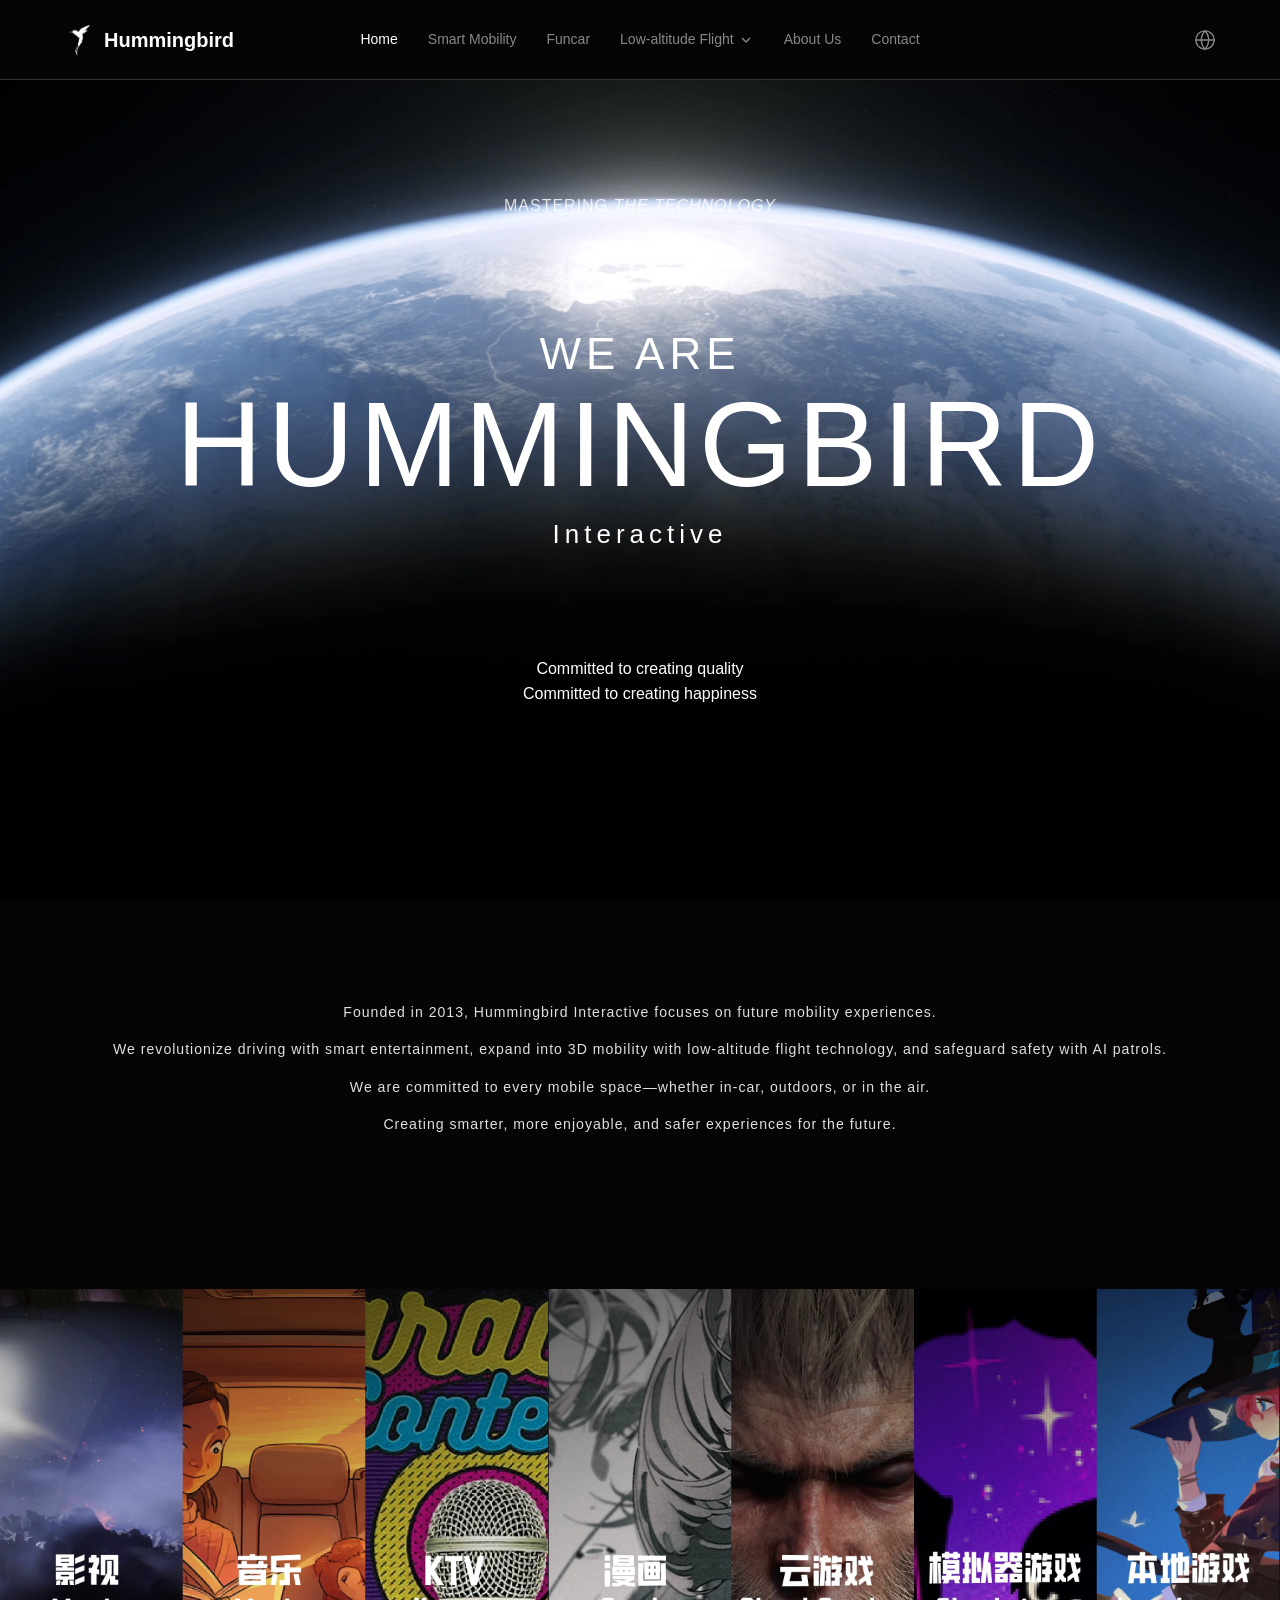
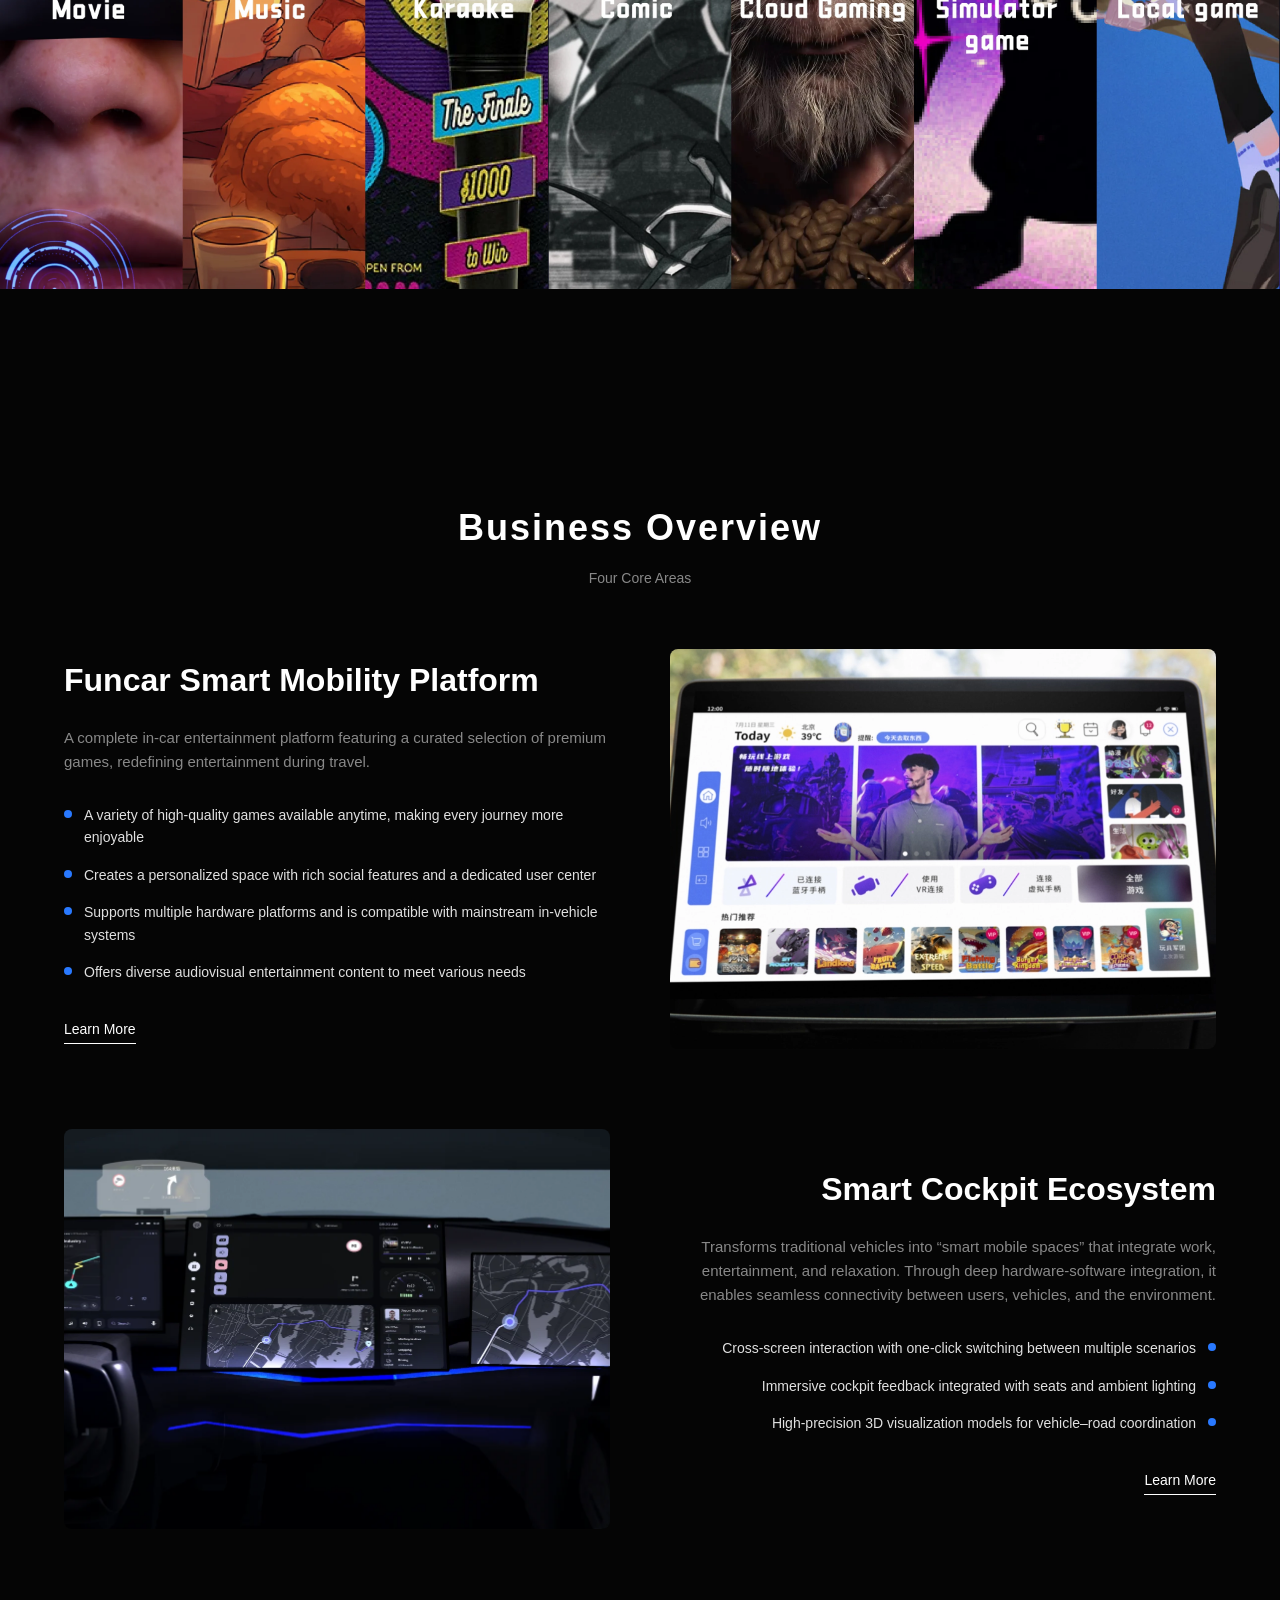
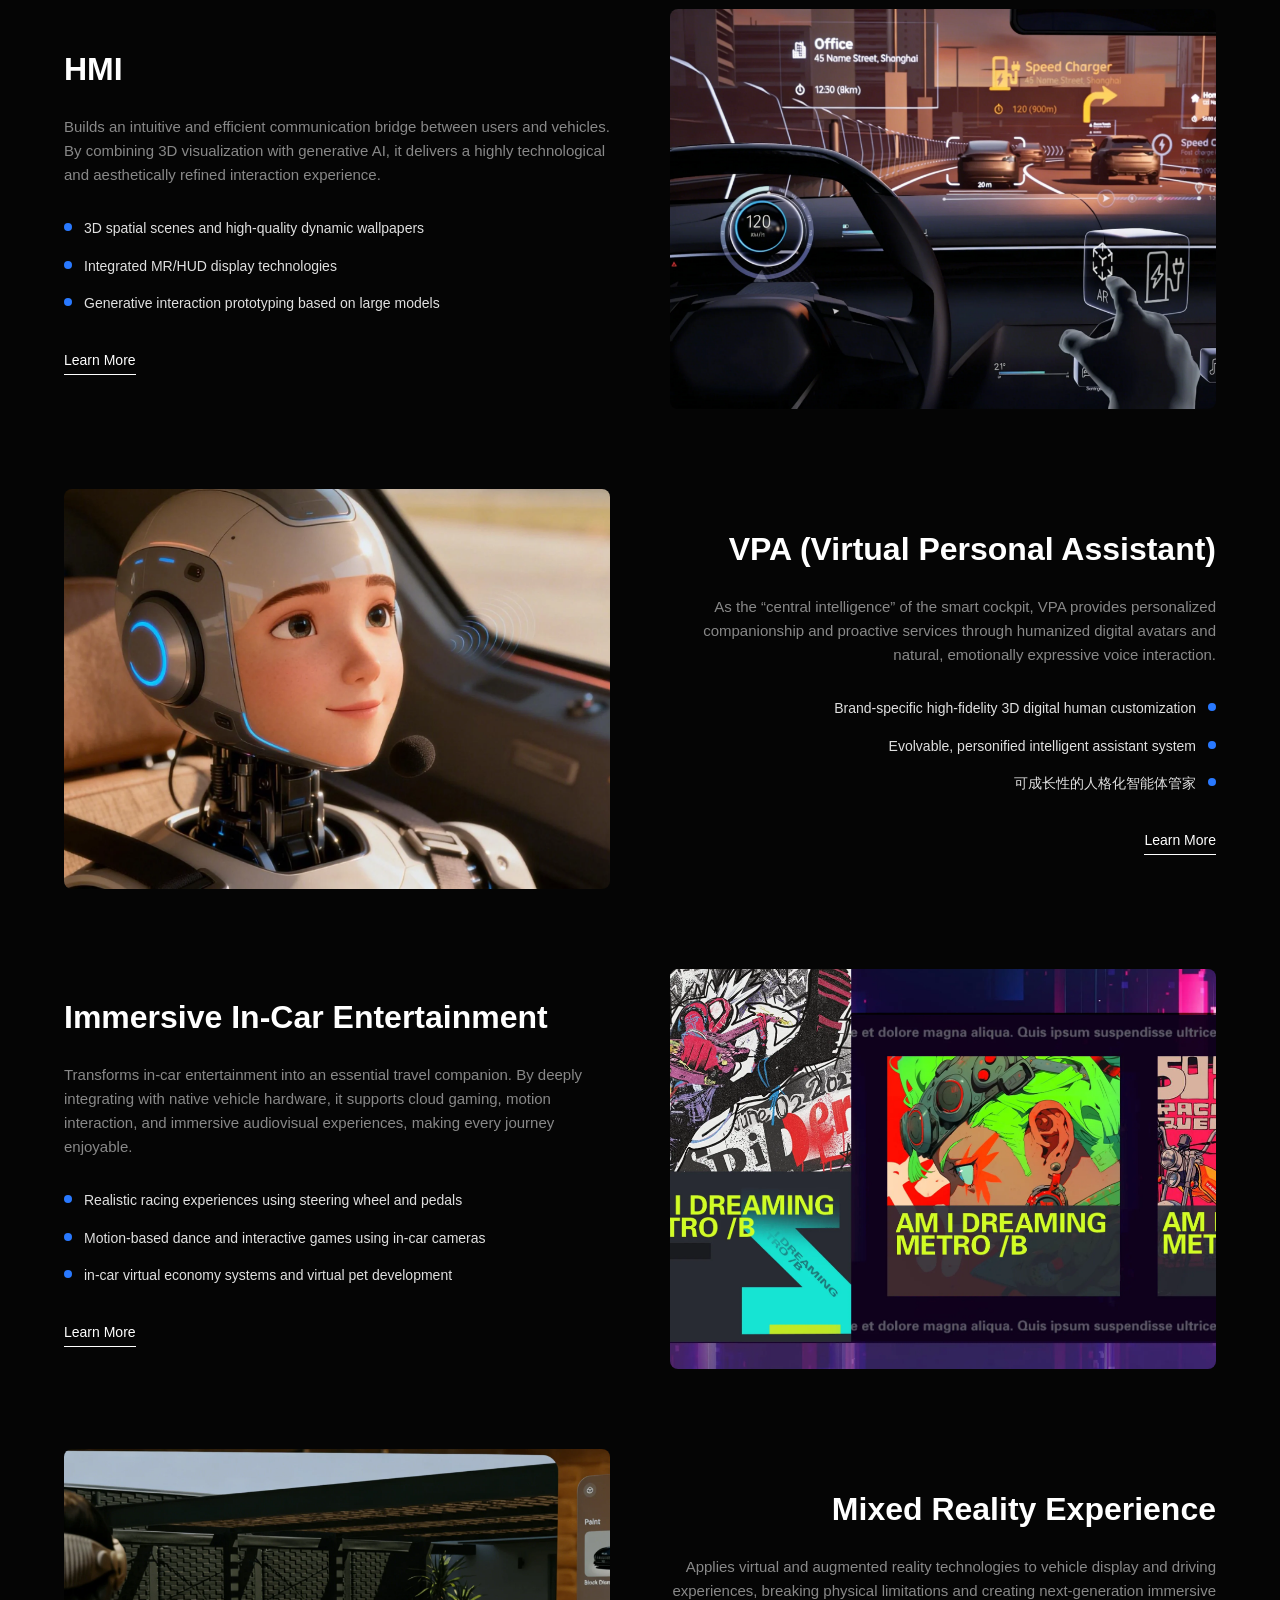
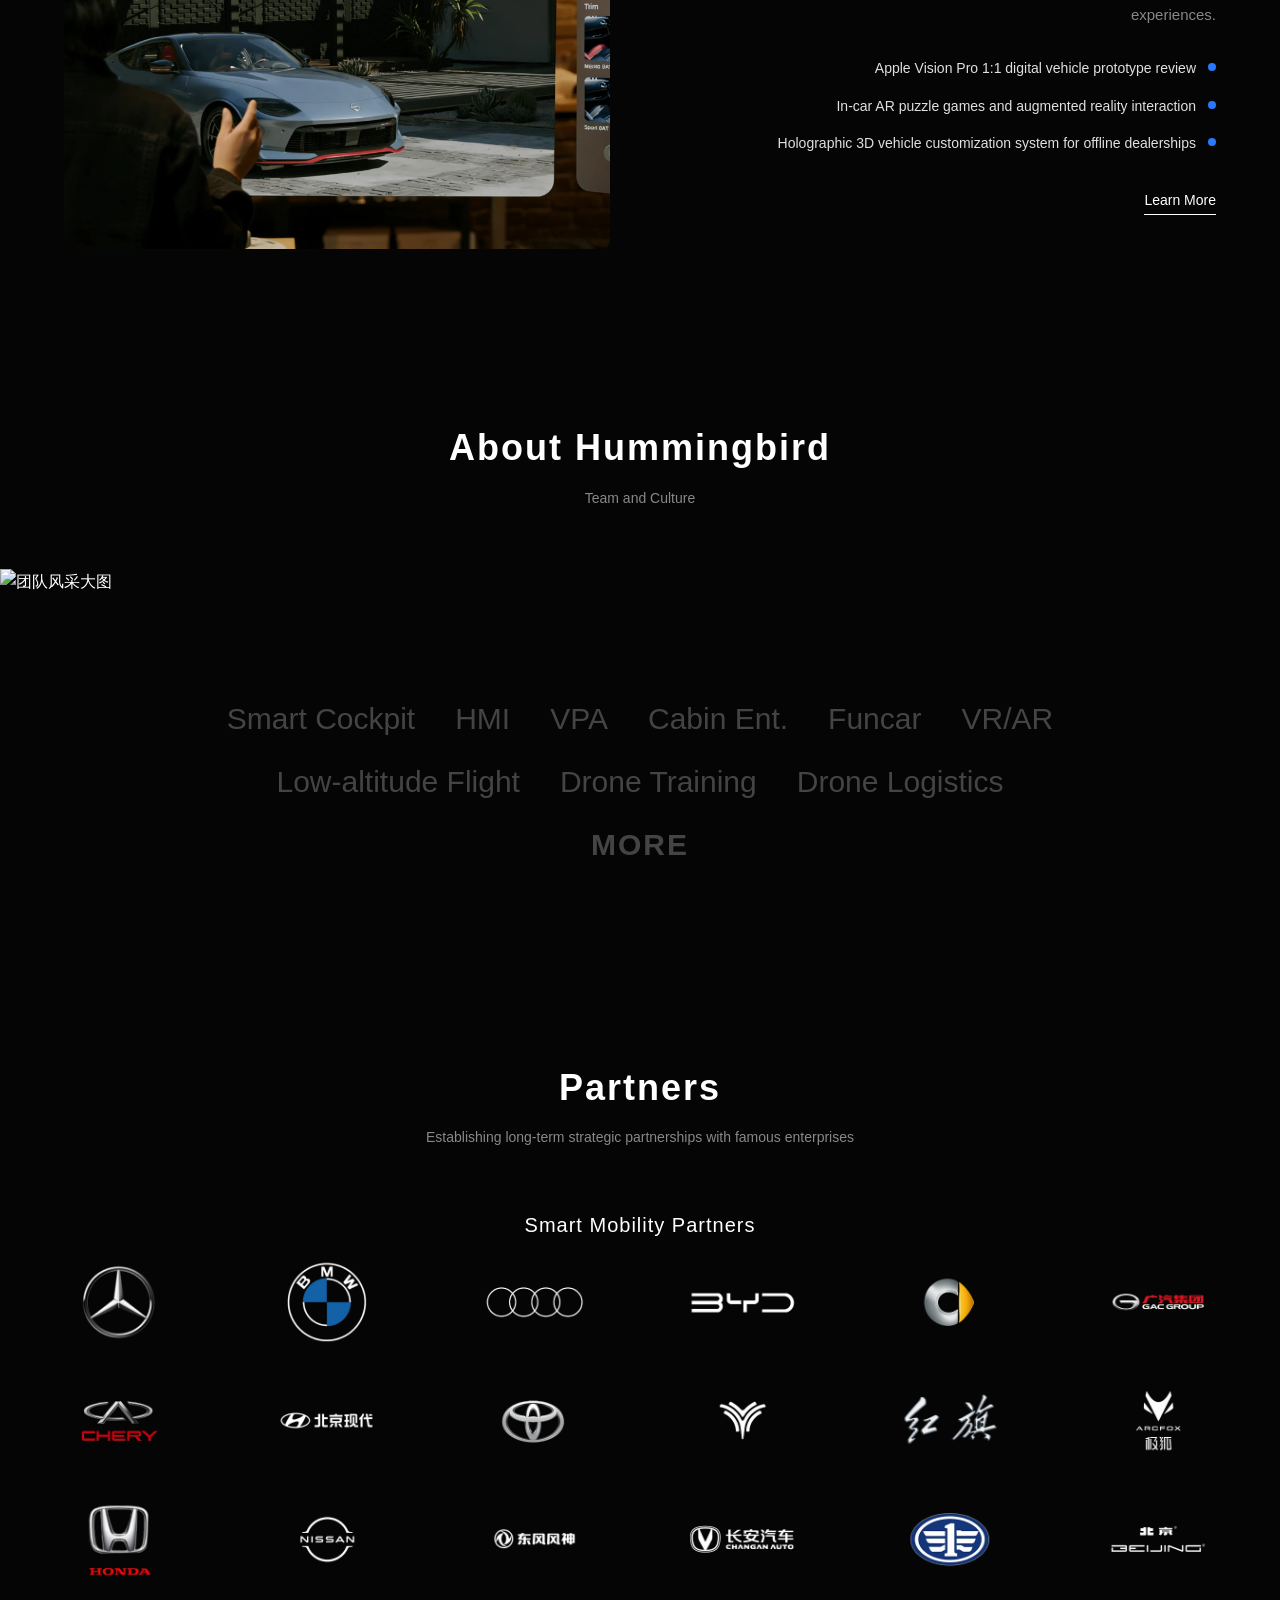
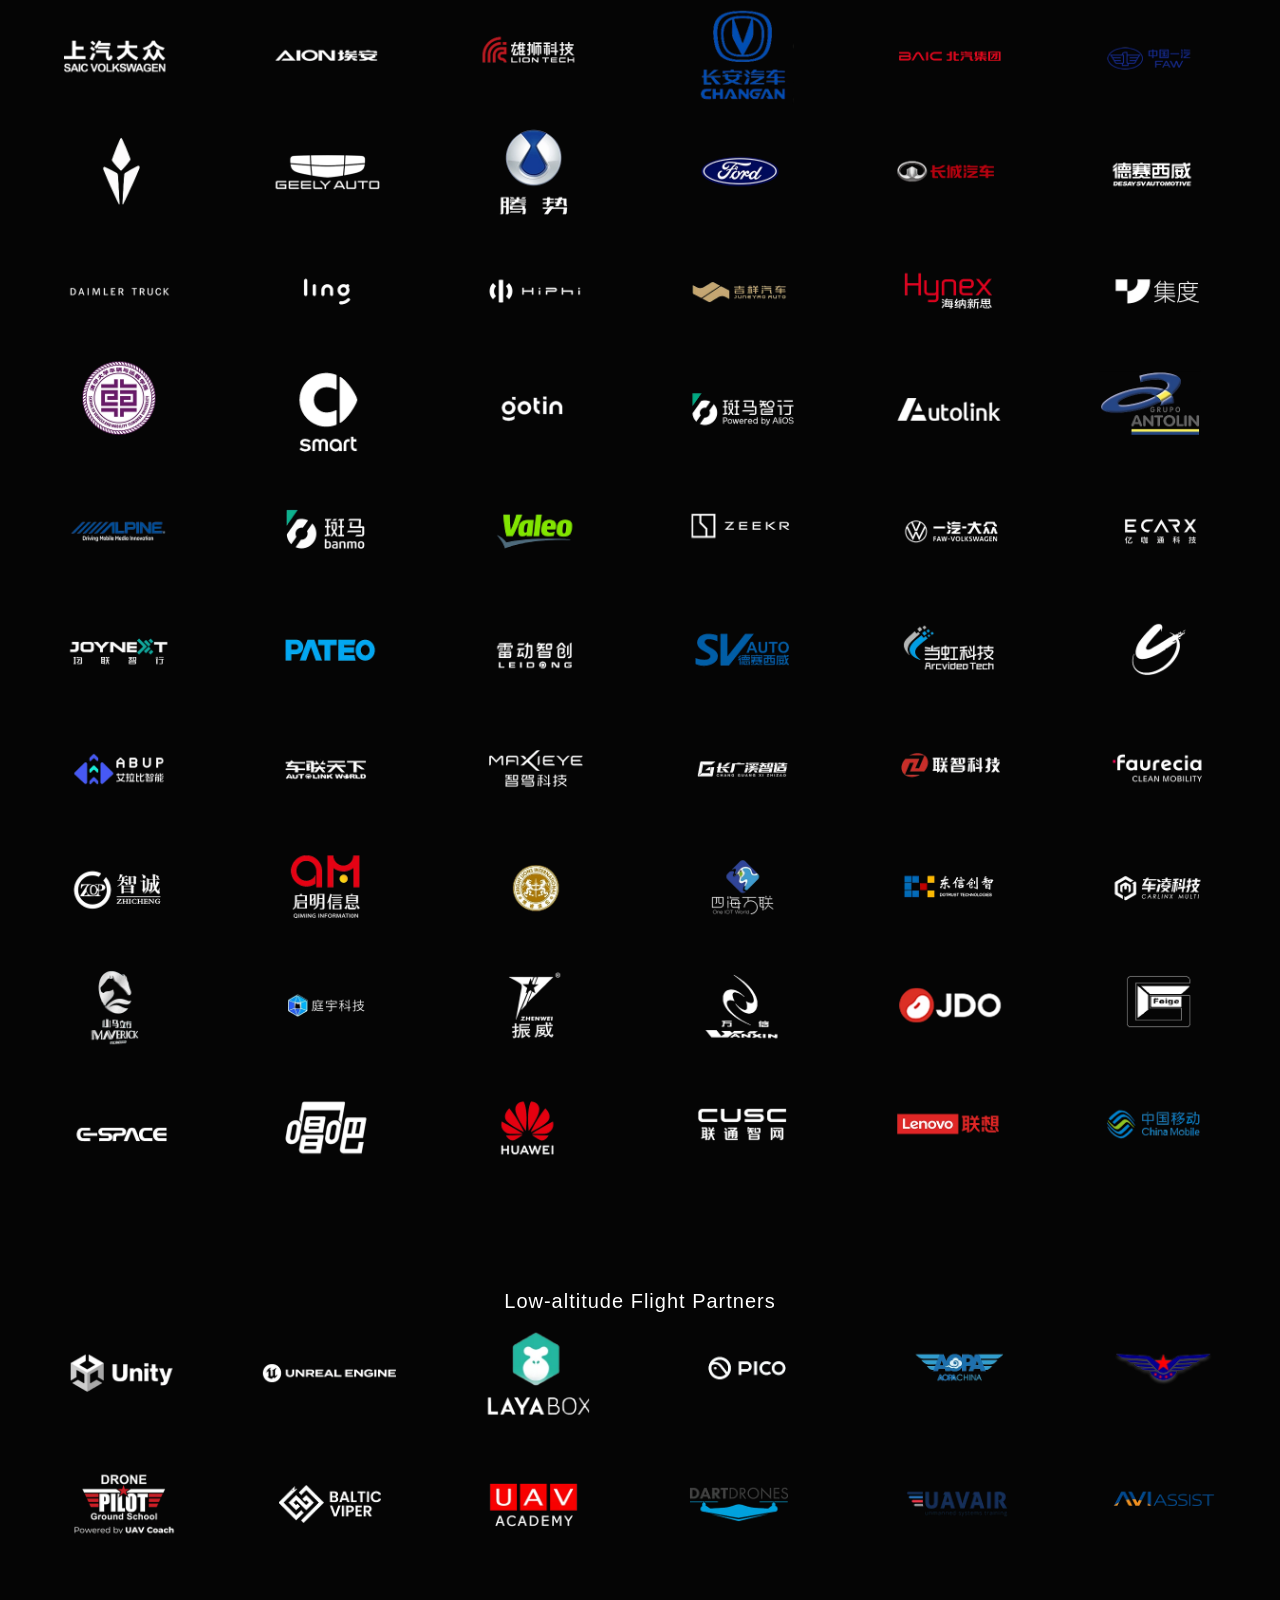
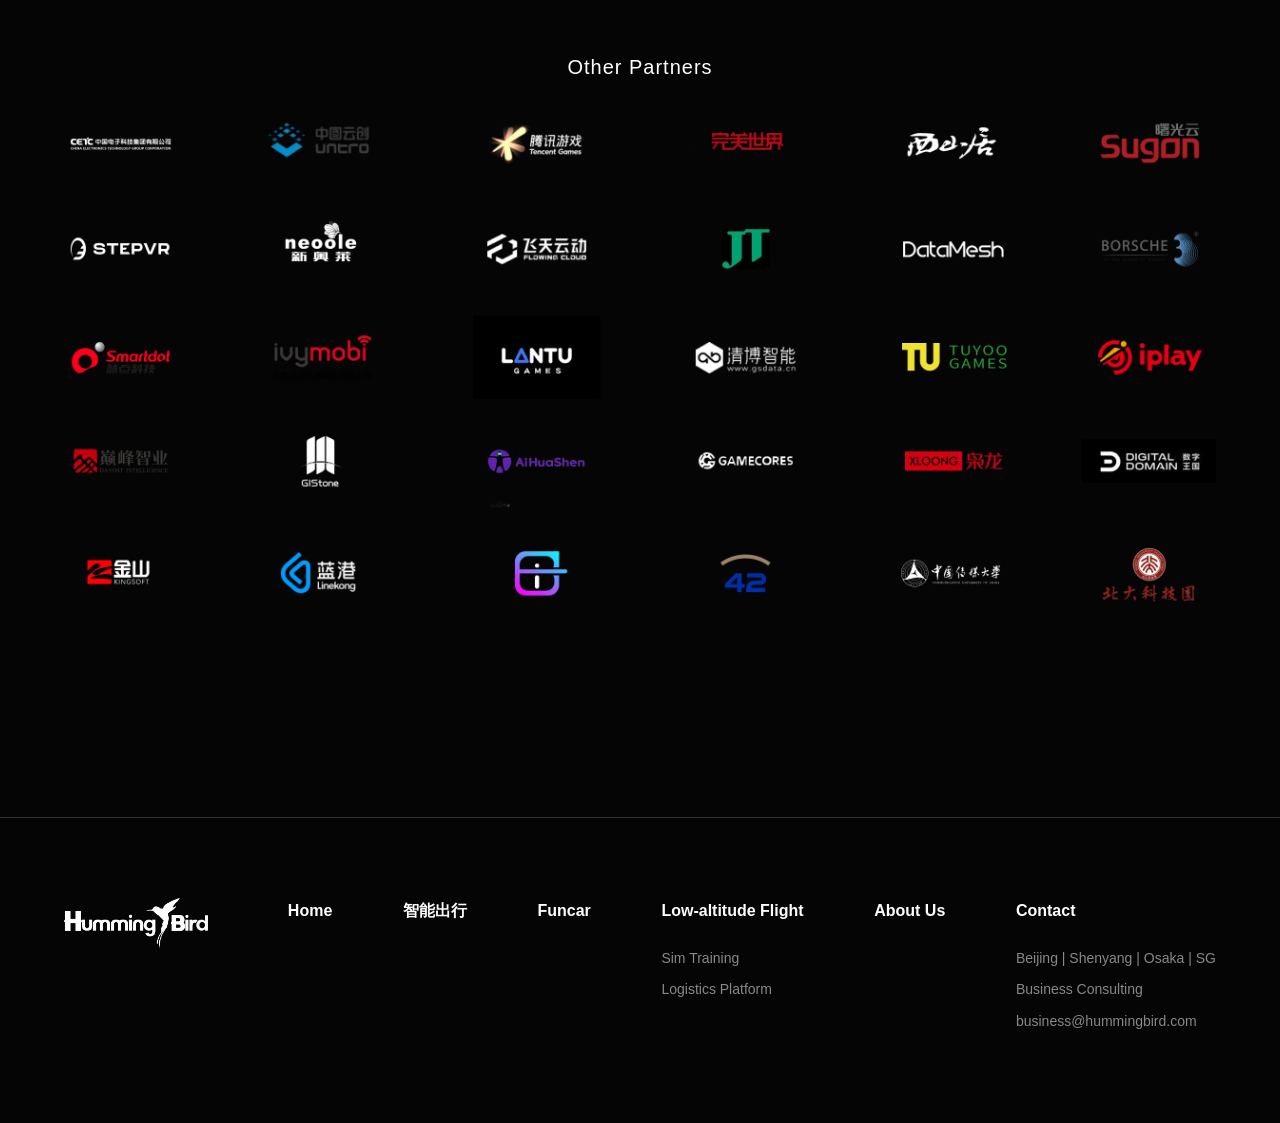
==== index.html @ ac184095 "更新" ====
<!DOCTYPE html>
<html lang="zh">
<head>
    <meta charset="UTF-8">
    <meta name="viewport" content="width=device-width, initial-scale=1.0">
    <title>蜂鸟互动 - Hummingbird</title>
    <link rel="stylesheet" href="style.css">
    
    <!-- 【新增】防翻译闪烁脚本 (必须放在 head 里) -->
    <!-- 【修改】基于 IP 自动识别语言 + 防闪烁脚本 -->
    <script>
        (function() {
            // 1. 读取本地存储，看用户是否以前访问过或手动选过语言
            var savedLang = localStorage.getItem('preferredLang');
            
            // 如果已经有缓存，执行防闪烁逻辑并结束
            if (savedLang) {
                if (savedLang !== 'zh') {
                    document.documentElement.classList.add('lang-loading');
                }
                return; 
            }

            // 2. 如果是首次访问，先隐藏文字防止乱码闪烁
            document.documentElement.classList.add('lang-loading');

            // 3. 调用免费无限制的 GeoJS 接口获取当前 IP 的国家代码
            fetch('https://get.geojs.io/v1/ip/country.json')
                .then(function(response) { return response.json(); })
                .then(function(data) {
                    var country = data.country; // 返回两位字母代码，如 "CN", "JP", "US"
                    var targetLang = 'en';      // 默认设置为英语 (除中、日外的其他 IP)

                    // 4. 判断逻辑
                    if (['CN', 'TW', 'HK', 'MO'].indexOf(country) !== -1) {
                        targetLang = 'zh'; // 中国大陆及港澳台 IP -> 中文
                    } else if (country === 'JP') {
                        targetLang = 'ja'; // 日本 IP -> 日文
                    }

                    // 5. 保存设置到本地
                    localStorage.setItem('preferredLang', targetLang);

                    // 6. 刷新页面以应用新语言 (由于接口极快，仅在用户有生之年第一次访问时闪刷一次)
                    location.reload();
                })
                .catch(function() {
                    // 如果由于网络原因 API 请求失败，兜底显示英语
                    localStorage.setItem('preferredLang', 'en');
                    location.reload();
                });
        })();
    </script>
</head>
<body>
   <!-- 统一的顶部导航栏 -->
    <header class="header">
        <div class="logo">
            <img class="logo-img" src="./images/hummingbird-logo1.webp" alt="Logo">
            <span data-i18n="header.logo">蜂鸟互动</span>
        </div>

        <nav class="nav-links">
            <div class="nav-item single-link">
                <a href="index.html" class="nav-link" data-i18n="header.nav.home">首页</a>
            </div>
            <div class="nav-item single-link">
                <a href="cases.html" class="nav-link" data-i18n="header.nav.industry_cases">智能出行</a>
            </div>
            <div class="nav-item single-link">
                <a href="funcar.html" class="nav-link" data-i18n="header.nav.funcar">Funcar</a>
            </div>
            

            <!-- 【修改】低空飞行 -->
            <div class="nav-item">
                <a href="javascript:void(0)" class="nav-link" id="flight-btn">
                    <span data-i18n="header.nav.flight">低空飞行</span>
                    <svg viewBox="0 0 24 24" width="16" height="16" stroke="currentColor" stroke-width="2" fill="none"><polyline points="6 9 12 15 18 9"></polyline></svg>
                </a>
                <div class="nav-dropdown-menu" id="flight-dropdown">
                    <a href="flight-training.html" data-i18n="header.nav.flight_sub1">模拟培训</a>
                    <a href="flight-logistics.html" data-i18n="header.nav.flight_sub2">物流平台</a>
                </div>
            </div>

            

            <div class="nav-item single-link">
                <a href="about.html" class="nav-link" data-i18n="header.nav.about">关于我们</a>
            </div>

            <div class="nav-item single-link">
                <a href="contact.html" class="nav-link" data-i18n="header.nav.contact">联系我们</a>
            </div>
        </nav>

        <div class="header-right">
            <div class="lang-switcher">
                <div class="globe-icon" id="lang-btn">
                    <svg xmlns="http://www.w3.org/2000/svg" viewBox="0 0 24 24" width="22" height="22" fill="none" stroke="currentColor" stroke-width="1.5" stroke-linecap="round" stroke-linejoin="round"><circle cx="12" cy="12" r="10"></circle><line x1="2" y1="12" x2="22" y2="12"></line><path d="M12 2 a 15.3 15.3 0 0 1 4 10 a 15.3 15.3 0 0 1 -4 10 a 15.3 15.3 0 0 1 -4 -10 a 15.3 15.3 0 0 1 4 -10 z"></path></svg>
                </div>
                <div class="lang-dropdown" id="lang-dropdown">
                    <div class="lang-option" data-lang="zh">中文</div>
                    <div class="lang-option" data-lang="en">English</div>
                    <div class="lang-option" data-lang="ja">日本語</div>
                </div>
            </div>
            <div class="menu-toggle" id="mobile-menu-btn">
                <span></span><span></span><span></span>
            </div>
        </div>
    </header>

    <!-- 主视觉区 (Hero) -->
    <section class="hero" id="hero">
        <img class="hero-bg-img" src="./images/index-hero.webp" alt="地球背景">
        <div class="hero-content">
            <h4 data-i18n="hero.top_title">MASTERING <i>THE TECHNOLOGY</i></h4>
            <h2 data-i18n="hero.we_are">WE ARE</h2>
            <h1 data-i18n="hero.main_title">HUMMINGBIRD</h1>
            <h3 data-i18n="hero.sub_title">蜂鸟互动</h3>
            <p class="hero-desc" data-i18n="hero.desc_zh">我们致力于创造品质，创造快乐</p>
            <p class="hero-desc-en" data-i18n="hero.desc_en">We are committed to creating quality and happiness</p>
        </div>
    </section>

    <!-- 简介 -->
    <section class="intro section-padding">
        <!-- 这里的 p 标签会自动应用“电脑不换行/手机变段落”的规则 -->
        <p data-i18n="intro.p1">蜂鸟互动成立于2013年，专注于未来出行体验的科技公司。</p>
        <p data-i18n="intro.p2">我们以智能车载娱乐革新驾乘时光，以低空飞行技术拓展三维交通网络，以AI安防巡检守护公共安全。</p>
        <p data-i18n="intro.p3">我们致力于在每一个移动空间——无论是车内、户外还是空中，</p>
        <p data-i18n="intro.p4">为用户创造更智能、更富乐趣、更安全的未来体验。</p>
    </section>

    <!-- 自动轮播图 -->
    <section class="auto-slider section-padding" style="padding-top: 0;">
        <div class="slider-container">
            <div class="slider-wrapper" id="auto-slider-wrapper">
                <img src="./images/index1-1.webp" alt="轮播图1" class="slide-img">
                <img src="./images/index1-2.webp" alt="轮播图2" class="slide-img">
                <img src="./images/index1-3.webp" alt="轮播图3" class="slide-img">
                <img src="./images/index1-4.webp" alt="轮播图4" class="slide-img">
                <img src="./images/index1-5.webp" alt="轮播图4" class="slide-img">
            </div>
        </div>
    </section>

    <!-- 业务概览 -->
    <section class="business-overview section-padding" id="cases">
        <div class="section-title">
            <h2 data-i18n="business.title">业务概览</h2>
            <p data-i18n="business.desc">四大核心业务领域</p>
        </div>

        <!-- 首页案例展示区 -->
        <div class="cases-container">
            
            <!-- Case 01: Funcar (正向排版：左字右图) -->
            <div class="case-row">
                <div class="case-text">
                    <h3 data-i18n="cases.c1.title">Funcar 智能出行平台</h3>
                    <p data-i18n="cases.c1.desc">搭载多款精品游戏的完整车载娱乐平台。重新定义行车途中的娱乐体验。</p>
                    <ul class="case-list">
                        <li data-i18n="cases.c1.l1">多款随时可玩的精品游戏，让旅途不再无聊</li>
                        <li data-i18n="cases.c1.l2">打造专属空间，提供丰富的社交及个人中心功能</li>
                        <li data-i18n="cases.c1.l3">支持多种硬件平台适配，与主流车载设备兼容</li>
                        <li data-i18n="cases.c1.l4">满足视听需求的丰富影音娱乐内容</li>
                       

                    </ul>
                    <a href="funcar.html" class="learn-more" data-i18n="cases.learn_more">了解更多</a>
                </div>
                <div class="case-img-wrapper">
                    <!-- 替换为你首页原本的 funcar 图片 -->
                    <img class="case-img" src="./images/index3.webp" alt="Funcar">
                </div>
            </div>

            <!-- Case 02: 智能驾舱 (反向排版：左图右字) -->
            <div class="case-row reverse">
                <div class="case-text align-right">
                    <h3 data-i18n="cases.c2.title">智能驾舱生态系统</h3>
                    <p data-i18n="cases.c2.desc">将传统的交通工具转变为集办公、娱乐、休息于一体的“智能移动空间”。通过深度的软硬件融合，实现人、车、环境的无缝连接。</p>
                    <ul class="case-list">
                        <li data-i18n="cases.c2.l1">跨屏联动与多场景模式一键切换</li>
                        <li data-i18n="cases.c2.l2">结合座椅/氛围灯的沉浸式座舱反馈</li>
                        <li data-i18n="cases.c2.l3">高精度车路协同三维可视化模型</li>
                    </ul>
                    <a href="cases.html#tab-cockpit" class="learn-more" data-i18n="cases.learn_more">了解更多</a>
                </div>
                <div class="case-img-wrapper">
                    <img class="case-img" src="./images/cases1-2.webp" alt="智能驾舱">
                </div>
            </div>

            <!-- Case 03: HMI (正向排版：左字右图) -->
            <div class="case-row">
                <div class="case-text">
                    <h3 data-i18n="cases.c3.title">HMI 交互设计</h3>
                    <p data-i18n="cases.c3.desc">打造人与车辆之间最直观、高效的沟通桥梁。结合 3D 视觉与生成式 AI 技术，提供极具科技感与美学体验的车机交互界面。</p>
                    <ul class="case-list">
                        <li data-i18n="cases.c3.l1">3D 立体场景与高品质动态壁纸</li>
                        <li data-i18n="cases.c3.l2">MR/HUD 头显融合显示技术</li>
                        <li data-i18n="cases.c3.l3">基于大模型的生成式交互原型开发</li>
                    </ul>
                    <a href="cases.html#tab-hmi" class="learn-more" data-i18n="cases.learn_more">了解更多</a>
                </div>
                <div class="case-img-wrapper">
                    <img class="case-img" src="./images/cases2-2.webp" alt="HMI设计">
                </div>
            </div>

            <!-- Case 04: VPA (反向排版：左图右字) -->
            <div class="case-row reverse">
                <div class="case-text align-right">
                    <h3 data-i18n="cases.c4.title">VPA 虚拟个人助手</h3>
                    <p data-i18n="cases.c4.desc">作为智能座舱的“灵魂中枢”，VPA 通过拟人化的数字形象与自然的情感化语音，为用户提供有温度的专属陪伴与主动式服务。</p>
                    <ul class="case-list">
                        <li data-i18n="cases.c4.l1">品牌专属高精度 3D 数字人定制</li>
                        <li data-i18n="cases.c4.l2">全场景情感化自然语义对话</li>
                        <li data-i18n="cases.c4.l3">可成长性的人格化智能体管家</li>
                    </ul>
                    <a href="cases.html#tab-vpa" class="learn-more" data-i18n="cases.learn_more">了解更多</a>
                </div>
                <div class="case-img-wrapper">
                    <img class="case-img" src="./images/index-vpa.webp" alt="VPA虚拟助手">
                </div>
            </div>

            <!-- Case 05: 驾舱娱乐 (正向排版：左字右图) -->
            <div class="case-row">
                <div class="case-text">
                    <h3 data-i18n="cases.c5.title">沉浸式驾舱娱乐矩阵</h3>
                    <p data-i18n="cases.c5.desc">让车载娱乐系统成为出行中不可或缺的伴侣。深度调用车辆原生硬件，涵盖云游戏、体感互动与全息影音，让沿途时光充满欢乐。</p>
                    <ul class="case-list">
                        <li data-i18n="cases.c5.l1">调用方向盘与踏板的真实竞速体验</li>
                        <li data-i18n="cases.c5.l2">结合车载摄像头的体感跳舞与互动游戏</li>
                        <li data-i18n="cases.c5.l3">Web3.0 去中心化车载经济与宠物养成</li>
                    </ul>
                    <a href="cases.html#tab-ent" class="learn-more" data-i18n="cases.learn_more">了解更多</a>
                </div>
                <div class="case-img-wrapper">
                    <img class="case-img" src="./images/cases4-6.webp" alt="驾舱娱乐">
                </div>
            </div>

            <!-- Case 06: VR/AR (反向排版：左图右字) -->
            <div class="case-row reverse">
                <div class="case-text align-right">
                    <h3 data-i18n="cases.c6.title">虚实融合的 XR 视界</h3>
                    <p data-i18n="cases.c6.desc">将虚拟现实与增强现实技术深度应用于汽车展示与驾乘体验中，突破物理空间限制，创造无限可能的前沿感官盛宴。</p>
                    <ul class="case-list">
                        <li data-i18n="cases.c6.l1">Apple Vision Pro 1:1 数字样车评审</li>
                        <li data-i18n="cases.c6.l2">车内 AR 解谜游戏与增强现实互动</li>
                        <li data-i18n="cases.c6.l3">线下 4S 店全息三维个性化选车系统</li>
                    </ul>
                    <a href="cases.html#tab-vrar" class="learn-more" data-i18n="cases.learn_more">了解更多</a>
                </div>
                <div class="case-img-wrapper">
                    <img class="case-img" src="./images/cases5-1.webp" alt="VR/AR技术">
                </div>
            </div>

        </div>
    </section>

    <!-- 关于蜂鸟 (全宽直角大图版) -->
    <section class="corp-profile" id="corp">
        <!-- 标题区域单独设置内边距，保持居中 -->
        <div class="section-title" style="padding-top: 80px; margin-bottom: 60px;">
            <h2 data-i18n="corp.title">关于蜂鸟</h2>
            <p data-i18n="corp.desc">团队与文化</p>
        </div>
        
        <!-- 全宽大图容器 -->
        <div class="corp-full-img-wrapper">
            <img class="full-width-img" src="./images/photowall.webp" alt="团队风采大图">
        </div>
    </section>

    <!-- 业务范围 (纯关键词装饰风格) -->
    <section class="scope-business section-padding" id="scope">
        <div class="scope-rows-container">
            <!-- 第一行：6个词，强制一行 -->
            <div class="scope-row row-1">
                <span class="scope-text" data-i18n="scope.k1">智能驾舱</span>
                <span class="scope-text" data-i18n="scope.k2">HMI</span>
                <span class="scope-text" data-i18n="scope.k3">VPA</span>
                <span class="scope-text" data-i18n="scope.k4">驾舱娱乐</span>
                <span class="scope-text" data-i18n="scope.k5">Funcar</span>
                <span class="scope-text" data-i18n="scope.k6">VR/AR</span>
            </div>

            <!-- 第二行：4个词，强制一行 -->
            <div class="scope-row row-2">
                <span class="scope-text" data-i18n="scope.k7">低空飞行</span>
                <span class="scope-text" data-i18n="scope.k8">无人机虚拟培训</span>
                <span class="scope-text" data-i18n="scope.k9">无人机物流平台</span>
                
            </div>

            <!-- 第三行：MORE -->
            <div class="scope-row row-3">
                <span class="scope-text more" data-i18n="scope.k11">MORE</span>
            </div>
        </div>
    </section>

    <!-- 合作伙伴 (紧凑分组) -->
    <section class="partners section-padding">
        <div class="section-title">
            <h2 data-i18n="partners.title">合作伙伴</h2>
            <p data-i18n="partners.desc">与众多知名企业建立长期战略合作关系</p>
        </div>
        
        <div class="partner-group">
            <h3 data-i18n="partners.cat1">智慧出行合作伙伴</h3>
            <img class="partner-img" src="./images/partner1.webp" alt="智慧出行合作伙伴">
        </div>
        
        <div class="partner-group">
            <h3 data-i18n="partners.cat2">低空飞行合作伙伴</h3>
            <img class="partner-img" src="./images/partner2.webp" alt="低空飞行合作伙伴">
        </div>

        <div class="partner-group">
            <h3 data-i18n="partners.cat3">其他合作伙伴</h3>
            <img class="partner-img" src="./images/partner3.webp" alt="其他合作伙伴">
        </div>
    </section>

    <!-- 统一的底部导航栏 (Final Footer) -->
    <footer class="footer" id="footer">
        <div class="footer-container">
            <!-- 左侧 Logo -->
            <div class="footer-left">
                <div class="footer-logo">
                    <img class="logo-img" src="./images/hummingbird-logo2.webp" alt="Logo">
                </div>
            </div>

            <!-- 右侧 导航列 (完全匹配最新头部导航) -->
            <div class="footer-nav">
                
                <!-- 1. 首页 (作为独立可点标题) -->
                <div class="f-col">
                    <h4><a href="index.html" data-i18n="header.nav.home">首页</a></h4>
                    <div class="f-links"></div>
                </div>

                <!-- 2. 智能出行 -->
                <div class="f-col">
                    <h4><a href="cases.html" data-i18n="header.nav.mobility">智能出行</a></h4>
                    <div class="f-links"></div>
                </div>

                <!-- 3. Funcar -->
                <div class="f-col">
                    <h4><a href="funcar.html" data-i18n="header.nav.funcar">Funcar</a></h4>
                    <div class="f-links"></div>
                </div>

                <!-- 4. 低空飞行 (带子菜单) -->
                <div class="f-col">
                    <h4 data-i18n="header.nav.flight">低空飞行</h4>
                    <div class="f-links">
                        <a href="flight-training.html" data-i18n="header.nav.flight_sub1">模拟培训</a>
                        <a href="flight-logistics.html" data-i18n="header.nav.flight_sub2">物流平台</a>
                    </div>
                </div>

                <!-- 5. 关于我们 -->
                <div class="f-col">
                    <h4><a href="about.html" data-i18n="header.nav.about">关于我们</a></h4>
                    <div class="f-links"></div>
                </div>

                <!-- 6. 联系我们 (修复了原代码中的标签错误) -->
                <div class="f-col contact-col">
                    <h4><a href="contact.html" data-i18n="header.nav.contact">联系我们</a></h4>
                    <div class="f-links">
                        <span data-i18n="footer.col5.l1">北京|沈阳|日本大阪|新加坡</span>
                        <span data-i18n="footer.col5.l2">商务咨询</span>
                        <span data-i18n="footer.col5.l3">business@hummingbird.com</span>
                    </div>
                </div>
            </div>
        </div>
    </footer>

    <script src="script.js"></script>
</body>
</html>
---- style.css ----
/* ==========================================================================
   蜂鸟互动 (Hummingbird) - 全局样式表
   
   目录:
   1. 字体与全局变量
   2. 基础重置与全局样式
   3. 顶部导航栏 (Header)
   4. 通用组件 (Hero, Intro, Slider等)
   5. Funcar 页面专属
   6. 智能出行页面专属 (原行业案例)
   7. AI 搜寻页面专属
   8. 低空飞行页面专属 (含模拟培训、物流平台)
   9. 关于我们与联系我们
   10. 底部导航栏 (Footer)
   11. 动画与特效 (Keyframes)
   12. 全局响应式设计 (Media Queries)
   ========================================================================== */

/* ========================================= */
/* 1. 字体与全局变量                         */
/* ========================================= */
@font-face {
    font-family: 'ConthraxSb';
    src: url('./fonts/ConthraxSb.ttf') format('truetype');
    font-weight: bold; 
    font-style: normal;
    font-display: swap; 
}

:root {
    --bg-color: #050505; 
    --bg-light: #f9f9f9;
    --text-main: #ffffff;
    --text-muted: #444444; 
    --text-bright: #e0e0e0;
    --text-dark-main: #111111;
    --text-dark-muted: #666666;
    --accent-color: #2979ff; 
    --gray-block: #1a1a1a;
    --border-color: #333333; 
    --font-family: -apple-system, BlinkMacSystemFont, "Segoe UI", Roboto, "Helvetica Neue", Arial, sans-serif;
}

/* ========================================= */
/* 2. 基础重置与全局样式                     */
/* ========================================= */
* { margin: 0; padding: 0; box-sizing: border-box; }
html { scroll-behavior: smooth; }
body { background-color: var(--bg-color); color: var(--text-main); font-family: var(--font-family); line-height: 1.6; overflow-x: hidden; }
a { text-decoration: none; color: var(--text-main); transition: color 0.3s ease; }
a:hover { color: var(--accent-color); }
ul { list-style: none; }

.section-padding { padding: 80px 5%; max-width: 1400px; margin: 0 auto; }
.section-title { text-align: center; margin-bottom: 60px; }
.section-title h2 { font-size: 36px; margin: 10px 0; letter-spacing: 2px; }
.section-title p { color: #888; font-size: 14px; }

/* 修正占位图片的默认白底边框 */
img[src*="./images/"] { background-color: transparent !important; border: none !important; }
img[src*="./images/"]:after { display: none !important; }

/* 防闪烁国际化过渡 */
html.lang-loading [data-i18n] { visibility: hidden; opacity: 0; }[data-i18n] { transition: opacity 0.3s ease; }

/* ========================================= */
/* 3. 顶部导航栏 (Header)                    */
/* ========================================= */
.header { position: fixed; top: 0; width: 100%; height: 80px; display: flex; justify-content: space-between; align-items: center; padding: 0 5%; background-color: var(--bg-color); border-bottom: 1px solid var(--border-color); z-index: 1000; }
.logo { flex: 1; display: flex; align-items: center; gap: 10px; font-size: 20px; font-weight: bold; }
.logo-img { width: 30px; height: 30px; object-fit: contain; }

.nav-links { flex: 2; display: flex; justify-content: center; gap: 30px; align-items: center; }
.nav-item { position: relative; display: flex; align-items: center; cursor: pointer; height: 80px; }
.nav-link { display: flex; align-items: center; gap: 4px; font-size: 14px; color: #888; height: 100%; white-space: nowrap; }
.nav-link.active, .nav-link:hover { color: var(--text-main); }
.nav-link svg { transition: transform 0.3s; }
.nav-item:hover .nav-link svg { transform: rotate(180deg); }

.nav-dropdown-menu { position: absolute; top: 80px; left: 50%; transform: translateX(-50%); background-color: #111; border: 1px solid var(--border-color); border-top: none; border-radius: 0 0 4px 4px; display: flex; flex-direction: column; min-width: 140px; opacity: 0; visibility: hidden; transition: all 0.3s ease; }
.nav-dropdown-menu.show { opacity: 1; visibility: visible; }
.nav-dropdown-menu a { padding: 12px 20px; color: #888; text-align: center; font-size: 13px; border-bottom: 1px solid #222; }
.nav-dropdown-menu a:last-child { border-bottom: none; }
.nav-dropdown-menu a:hover { background-color: #222; color: var(--text-main); }

.header-right { flex: 1; display: flex; justify-content: flex-end; align-items: center; gap: 20px; }
.lang-switcher { position: relative; cursor: pointer; display: flex; align-items: center;}
.globe-icon { color: #888; transition: color 0.3s; background: none; border: none; padding: 0; display: flex; align-items: center; justify-content: center;}
.globe-icon svg { width: 22px !important; height: 22px !important; flex-shrink: 0; }
.globe-icon:hover { color: var(--text-main); }
.lang-dropdown { position: absolute; top: 40px; right: 0; background-color: #111; border: 1px solid var(--border-color); border-radius: 4px; overflow: hidden; display: none; min-width: 100px; }
.lang-dropdown.show { display: block; }
.lang-option { padding: 12px 20px; font-size: 14px; color: #888; text-align: center; }
.lang-option:hover { background-color: #222; color: var(--text-main); }
.menu-toggle { display: none; flex-direction: column; gap: 5px; cursor: pointer; }
.menu-toggle span { width: 25px; height: 2px; background-color: var(--text-main); }

/* ========================================= */
/* 4. 通用组件 (Hero, Intro, Slider等)       */
/* ========================================= */

/* --- 通用 Hero 模块 --- */
.hero { position: relative; z-index: 1; height: 100vh; display: flex; flex-direction: column; justify-content: center; align-items: center; text-align: center; padding-top: 40px; overflow: hidden; }
img.hero-bg-img { position: absolute !important; top: 0; left: 0; width: 100%; height: 100%; object-fit: cover; z-index: -1; }
.hero-content h4 { font-weight: 300; letter-spacing: 1px; margin-top: -40px; margin-bottom: 100px; color: rgba(255, 255, 255, 0.8); }
.hero-content h2 { font-size: 44px; letter-spacing: 5px; margin-bottom: 0px; font-weight: 300; }
.hero-content h1 { font-size: 120px; letter-spacing: 5px; font-weight: 400; margin-top: -5px; margin-bottom: 10px; line-height: 1; }
.hero-content h3 { font-size: 26px; letter-spacing: 5px; margin-bottom: 100px; font-weight: 300; }
.hero-desc, .hero-desc-en { font-size: 16px; color: #ffffff; }

/* --- 简介文字区 --- */
.intro { text-align: center; color: var(--text-bright); letter-spacing: 1px; width: 100%; padding: 100px 5%; margin: 0 auto; box-sizing: border-box; }
.intro p { margin-bottom: 12px; line-height: 1.8; white-space: nowrap; font-size: min(1.1vw, 16px); }

/* --- 首页轮播图 (全宽极致平铺) --- */
.slider-container {
    position: relative !important;
    width: 100vw !important;
    max-width: 100vw !important;
    left: 50% !important;
    right: auto !important;
    transform: translateX(-50%) !important;
    margin-left: 0 !important;
    margin-right: 0 !important;
    border-radius: 0 !important;
    overflow: hidden !important;
    margin-top: 40px !important; 
    margin-bottom: 40px !important;
}
.slider-wrapper {
    display: flex !important;
    flex-direction: row !important;
    flex-wrap: nowrap !important;
    width: 100% !important;
    height: 100% !important;
}
.slider-wrapper > * {
    flex: 0 0 100% !important;
    width: 100% !important;
    height: 100% !important;
    display: block !important;
    box-sizing: border-box !important;
}
.slide-img {
    width: 100% !important;
    height: 100% !important;
    object-fit: cover !important;
    display: block !important;
    margin: 0 !important;
    padding: 0 !important;
}

/* --- 企业风采 (全宽大图) --- */
.corp-profile { width: 100%; background-color: var(--bg-color); padding: 0; }
.corp-full-img-wrapper { width: 100%; height: auto; border-radius: 0; overflow: hidden; margin: 0; }
.full-width-img { width: 100%; height: 100%; object-fit: cover; display: block; border-radius: 0; }

/* ========================================= */
/* 5. Funcar 页面专属                        */
/* ========================================= */
.dark-section-wrapper { background-color: var(--bg-color); color: var(--text-main); }
.fc-hero { position: relative; z-index: 1; height: 100vh; display: flex; flex-direction: column; justify-content: center; align-items: center; text-align: center; padding-top: 80px; overflow: hidden; }
img.funcar-hero-img { position: absolute !important; top: 0; left: 0; width: 100%; height: 100%; object-fit: cover; z-index: -1; opacity: 0.5; }

/* 动态视频背景适配 */
video.funcar-hero-video { position: absolute !important; top: 0; left: 0; width: 100%; height: 100vh; object-fit: cover; z-index: -1; opacity: 0.5; pointer-events: none; }

.fc-hero-content h1 { font-size: 30px; font-weight: 400; margin-bottom: 10px; letter-spacing: 2px; }
.fc-hero-content h2 { font-size: 50px; font-weight: 700; margin-bottom: 20px; letter-spacing: 4px; }
.fc-price { font-size: 36px; margin-bottom: 30px; font-weight: 600; }
.fc-hero-content p { color: #aaa; margin-bottom: 50px; font-size: 16px; }

.fc-btn-group { display: flex; gap: 20px; justify-content: center; }
.btn-outline { border: 1px solid rgba(255,255,255,0.6); padding: 12px 35px; border-radius: 30px; color: #fff; font-size: 14px; transition: 0.3s; }
.btn-outline:hover { background-color: #fff; color: #000; }
.btn-solid { background-color: var(--accent-color); color: #fff; padding: 12px 40px; border-radius: 30px; font-size: 15px; font-weight: bold; transition: 0.3s; display: inline-block; }
.btn-solid:hover { background-color: #1e60d9; transform: translateY(-2px); box-shadow: 0 5px 15px rgba(41, 121, 255, 0.4); color: #fff;}

/* 配件与硬件区 (极致还原苹果风) */
.fc-section-title { text-align: center; margin-bottom: 60px; }
.acc-grid { display: grid; grid-template-columns: 1fr 1fr; gap: 30px; margin-bottom: 80px; }
.acc-card { background-color: #111 !important; border-radius: 30px !important; padding: 0 !important; display: flex; gap: 20px; align-items: stretch; overflow: hidden; }
.acc-img-placeholder { flex: 1.2 !important; background-color: transparent !important; border-radius: 30px 0 0 30px !important; display: flex; align-items: center; justify-content: center; padding: 0 !important; overflow: hidden; }
.acc-img-placeholder img { width: 100%; height: 100%; object-fit: cover; display: block; }
.acc-info { flex: 1; display: flex; flex-direction: column; justify-content: center; padding: 40px 40px 40px 10px; }
.acc-info h3 { font-size: 24px !important; font-weight: bold; margin-bottom: 10px; }
.acc-desc { color: #888; font-size: 14px; margin-bottom: 25px; }

/* 双列网格对齐清单 */
.acc-grid-list { display: grid; grid-template-columns: 1fr 1fr; gap: 15px 30px; margin-bottom: 30px; }
.ag-item { display: flex; justify-content: space-between; font-size: 14px; color: #ccc; font-weight: 500; }
.acc-price { font-size: 32px !important; font-weight: bold; margin-bottom: 25px !important; margin-top: auto; }

/* 购买按钮 */
.btn-buy-yellow { background-color: #1e60d9; color: #111 !important; width: 100%; display: block; text-align: center; padding: 16px 0; border-radius: 40px; font-size: 16px; font-weight: bold; transition: 0.3s; }
.btn-buy-yellow:hover { background-color: #1e60d9; transform: translateY(-2px); box-shadow: 0 5px 20px rgba(207, 255, 4, 0.3); }

/* 下方硬件 6 格样式 */
.hardware-section h3 { text-align: center; font-size: 24px; margin-bottom: 40px; }
.hardware-grid { display: grid; grid-template-columns: repeat(6, 1fr); gap: 20px; margin-top: 50px; }
.hw-item { text-align: center; }
.hw-icon { height: auto !important; aspect-ratio: 1 / 1; background-color: #f5f5f5 !important; border-radius: 24px !important; margin-bottom: 15px !important; padding: 20px !important; display: flex; align-items: center; justify-content: center; transition: transform 0.3s ease; }
.hw-icon:hover { transform: translateY(-5px); }
.hw-icon img { width: 85% !important; height: 85% !important; object-fit: contain; }
.hw-item h5 { font-size: 16px !important; color: #fff !important; font-weight: 500; }
.hw-item p { display: none !important; }

/* 生态模块区 (大白框) */
.light-section-wrapper { background-color: #f2f3f5; color: var(--text-dark-main); padding-top: 40px;}
.fc-quote { text-align: center; padding: 100px 5% !important; }
.fc-quote h2 { font-size: 28px; font-weight: 400; color: #444; margin-bottom: 10px; }
.fc-quote h1 { font-size: 42px; font-weight: 700; margin-bottom: 30px; }
.fc-quote p { color: var(--text-dark-muted); font-size: 16px; line-height: 1.8; }

.fc-light-title { text-align: center; margin-bottom: 40px; }
.fc-light-title h2 { font-size: 32px; margin-bottom: 10px; }
.fc-light-title h3 { font-size: 26px; margin-bottom: 15px; }
.fc-light-title p { color: var(--text-dark-muted); font-size: 14px; max-width: 800px; margin: 0 auto; }

.eco-box { background-color: #ffffff; border-radius: 40px; padding: 60px 50px; box-shadow: 0 15px 50px rgba(0,0,0,0.04); margin: 0 auto 60px auto; max-width: 1300px; }
.en-subtitle { display: block; font-size: 14px; color: #999; letter-spacing: 2px; text-transform: uppercase; margin-bottom: 8px; font-weight: 500; }

/* 交互 Tab */
.tab-pills { display: flex; justify-content: center; gap: 15px; margin-bottom: 40px; flex-wrap: wrap; }
.pill { padding: 10px 30px; border-radius: 30px; background-color: #eee; color: #555; font-size: 14px; cursor: pointer; transition: all 0.3s ease; }
.pill:hover { background-color: #ddd; }
.pill.active { background-color: var(--accent-color); color: #fff; box-shadow: 0 4px 10px rgba(41, 121, 255, 0.3); }

/* 卡片与内部图片 */
.card-grid-3 { display: grid; grid-template-columns: repeat(3, 1fr); gap: 30px; }
.eco-box .fc-card { background: transparent; padding: 0; box-shadow: none; border-radius: 20px; transition: 0.3s; cursor: pointer; }
.eco-box .fc-card:hover { transform: translateY(-5px); box-shadow: 0 15px 30px rgba(0,0,0,0.15); }
.eco-box .fc-card-img { height: auto; aspect-ratio: 1 / 1; background-color: #f5f5f5; border-radius: 20px; margin-bottom: 0; overflow: hidden; }
.eco-box .fc-card-img img { width: 100%; height: 100%; object-fit: cover; }

/* 社交等单张大图 */
.eco-box .fc-big-img { height: auto; background: transparent; margin-top: 40px; border-radius: 20px; box-shadow: 0 10px 30px rgba(0,0,0,0.06); overflow: hidden; }
.eco-box .fc-big-img img { width: 100%; height: auto; display: block; object-fit: contain; }

/* 场景轮播 - 全宽平铺覆盖 */
.fc-scenes.section-padding { width: 100vw; max-width: none; padding-left: 0; padding-right: 0; margin-left: calc(-50vw + 50%); padding-top: 0 !important; padding-bottom: 0 !important; margin-bottom: 40px; }
.scene-slider-container { width: 100%; overflow: hidden; position: relative; border-radius: 0 !important; }
.scene-slider-wrapper { display: flex; transition: transform 0.5s ease-in-out; }
.scene-slide { min-width: 100%; position: relative; height: 450px !important; }
.scene-slide img { width: 100%; height: 100%; object-fit: cover; }
.scene-slide::after { content: ''; position: absolute; top: 0; left: 0; width: 60%; height: 100%; background: linear-gradient(to right, rgba(0,0,0,0.8) 0%, rgba(0,0,0,0) 100%); pointer-events: none; }
.scene-overlay { position: absolute; bottom: 60px !important; left: 5% !important; z-index: 2; color: #fff; text-shadow: 0 2px 10px rgba(0,0,0,0.5); max-width: 600px; text-align: left; }
.scene-overlay h4 { font-size: 32px !important; margin-bottom: 15px !important; letter-spacing: 2px; }
.scene-overlay p { font-size: 16px !important; opacity: 0.9 !important; }
#scene-dots { position: absolute; bottom: 20px; left: 50%; transform: translateX(-50%); z-index: 10; margin-top: 0 !important; display: flex; gap: 10px; }
.dot { width: 8px; height: 8px; background-color: rgba(255, 255, 255, 0.4) !important; border-radius: 50%; transition: 0.3s; cursor:pointer;}
.dot.active { background-color: #ffffff !important; width: 25px; border-radius: 4px; }

.fc-cta { text-align: center; padding-top: 60px; padding-bottom: 100px; }
.fc-cta h2 { font-size: 36px; margin-bottom: 15px; }
.fc-cta p { color: #666; font-size: 16px; margin-bottom: 20px; }


/* ========================================= */
/* 6. 智能出行页面专属 (原行业案例 Cases)     */
/* ========================================= */
.cases-hero-bg { width: 100%; margin-top: 0px; }
.cases-hero { position: relative; z-index: 1; width: 100%; height: 100vh; display: flex; flex-direction: column; justify-content: center; overflow: hidden; }
img.cases-hero-img { position: absolute !important; top: 0; left: 0; width: 100%; height: 100%; object-fit: cover; z-index: -1; opacity: 1; }
.cases-hero-content { max-width: 1400px; width: 100%; margin: 0 auto; padding: 0 5%; text-align: left; }
.cases-hero-content h1 { font-size: 42px; font-weight: 700; line-height: 1.4; margin-bottom: 30px; letter-spacing: 2px; color: var(--text-main); }
.cases-hero-content p { color: #e0e0e0; font-size: 15px; line-height: 1.8; }

.cases-intro { width: 100%; max-width: 1400px; margin: 0 auto; padding-top: 140px; padding-bottom: 80px; padding-left: 5%; padding-right: 5%; text-align: center; color: var(--text-bright); box-sizing: border-box; }
.cases-intro p { margin-bottom: 12px; line-height: 1.8; white-space: nowrap; font-size: min(1.1vw, 16px); }

/* BEYOND REALITY 支柱 */
.cases-pillars { text-align: center; max-width: auto; margin: 0 auto; }
.pillars-grid { display: grid; grid-template-columns: repeat(2, 1fr); gap: 10px; margin-top: 50px; }
.pillar-item { background-color: #111; padding: 60px 40px; border-radius: 4px; text-align: left; transition: transform 0.3s ease; height: 100%; display: flex; flex-direction: column; justify-content: flex-start; }
.pillar-item:hover { transform: translateY(-5px); background-color: #161616; }
.pillar-num { color: var(--accent-color); font-size: 14px; font-weight: bold; margin-bottom: 20px; text-transform: uppercase; font-family: 'ConthraxSb', Arial, sans-serif; letter-spacing: 1px; }
.pillar-title { font-size: 36px; font-weight: bold; margin-bottom: 20px; color: #fff; line-height: 1.2; }
.pillar-desc { color: #888; font-size: 15px; line-height: 1.8; }

/* 悬浮胶囊导航 */
.cases-tab-nav { display: flex; justify-content: center; gap: 10px; margin: 0 auto 80px auto; position: sticky; top: 100px; background: rgba(20, 20, 20, 0.85); backdrop-filter: blur(20px); -webkit-backdrop-filter: blur(20px); z-index: 900; padding: 10px 15px !important; border-radius: 50px; width: fit-content; box-shadow: 0 10px 40px rgba(0,0,0,0.6); border: 1px solid rgba(255,255,255,0.1); }
.tab-btn { background: transparent; border: none; color: #888; font-size: 15px; font-weight: 600; cursor: pointer; padding: 10px 24px; border-radius: 30px; transition: all 0.3s ease; }
.tab-btn:hover { color: #fff; background: rgba(255,255,255,0.05); }
.tab-btn.active { background: var(--accent-color); color: #fff; box-shadow: 0 4px 15px rgba(41, 121, 255, 0.3); }
.tab-btn.active::after { display: none !important; }

/* 案例分类交替背景与排版 */
.cases-content { max-width: 100% !important; padding: 0 !important; }
.case-section { scroll-margin-top: 160px; padding: 100px 0 !important; margin-bottom: 0 !important; }
.case-section:nth-child(even) { background-color: #ffffff !important; border-top: 1px solid #eeeeee !important; border-bottom: 1px solid #eeeeee !important; }

/* 白底模式下文字反转色 */
.case-section:nth-child(even) .pane-header h2 { color: #111111 !important; }
.case-section:nth-child(even) .pane-header p { color: #666666 !important; }
.case-section:nth-child(even) .project-item h3 { color: #111111 !important; }
.case-section:nth-child(even) .project-item p { color: #555555 !important; }
.case-section:nth-child(even) .project-item { border-bottom-color: #eeeeee !important; }
.case-section:nth-child(even) .pj-img { box-shadow: 0 15px 40px rgba(0,0,0,0.08) !important; }

/* 案例列表宽度重塑 */
.pane-header, .project-list { max-width: 1400px; margin: 0 auto; padding: 0 5%; }
.pane-header { text-align: center; margin-bottom: 100px; }
.pane-header h2 { font-size: 68px !important; font-weight: 700; letter-spacing: 4px; margin-bottom: 0px; color: #fff; }
.pane-header p { color: #888; font-size: 14px !important; line-height: 1.8; max-width: 800px; margin: -10px auto 0; }
.pane-header::after { content: ''; display: block; width: 60px; height: 3px; background-color: var(--accent-color); margin: 10px auto 0; }

.project-item { margin-bottom: 100px !important; padding-bottom: 100px !important; border-bottom: 1px solid #1a1a1a; }
.project-item:last-child { border-bottom: none; margin-bottom: 0 !important; padding-bottom: 0 !important; }
.project-item h3 { font-size: 28px !important; font-weight: 600; margin-bottom: 15px; color: #e0e0e0; }

/* 案例文字和图片同宽对齐 */
.project-item p { 
    color: #aaa; font-size: 16px !important; margin-bottom: 40px; line-height: 1.9; 
    max-width: 100% !important; text-align: justify !important; margin-left: 0 !important; margin-right: 0 !important; 
}
.project-imgs { display: block; width: 100%; margin-top: 30px; }

/* 图片与视频统一适配 (高度 500px) */
.pj-img { height: 500px !important; border-radius: 16px; overflow: hidden; position: relative; background-color: transparent !important; box-shadow: 0 20px 50px rgba(0,0,0,0.3) !important; }
.pj-img img, .pj-img video { width: 100%; height: 100%; object-fit: cover; display: block; transition: transform 0.5s ease; }
.pj-img:hover img, .pj-img:hover video { transform: scale(1.02); }

.stats-grid { display: flex; justify-content: center; gap: 80px; text-align: center; }
.stat-num { font-size: 50px; color: var(--accent-color); font-weight: bold; margin-bottom: 5px; }
.stat-label { font-size: 15px; color: #888; }

/* 首页截取的左右交替 Case Row */
.cases-container { display: flex; flex-direction: column; gap: 80px; }
.case-row { display: flex; align-items: center; gap: 60px; }
.case-row.reverse { flex-direction: row-reverse; }
.case-text { flex: 1; }
.case-img-wrapper { flex: 1; height: 400px; border-radius: 8px; overflow: hidden; }
.case-img { width: 100%; height: 100%; object-fit: cover; display: block; transition: transform 0.4s ease; background: transparent !important;}
.case-img-wrapper:hover .case-img { transform: scale(1.05); }
.case-num { font-size: 16px; color: #888; letter-spacing: 2px; margin-bottom: 10px;  }
.case-text h3 { font-size: 32px; margin-bottom: 20px; }
.case-text p { color: #888; margin-bottom: 30px; font-size: 15px; }
.case-list li { position: relative; padding-left: 20px; margin-bottom: 15px; font-size: 14px; color: var(--text-bright); }
.case-list li::before { content: ''; position: absolute; left: 0; top: 6px; width: 8px; height: 8px; background-color: var(--accent-color); border-radius: 50%; }
.align-right { text-align: right; }
.align-right .case-list li { padding-left: 0; padding-right: 20px; }
.align-right .case-list li::before { left: auto; right: 0; }
.learn-more { display: inline-block; margin-top: 20px; font-size: 14px; border-bottom: 1px solid var(--text-main); padding-bottom: 2px; }

/* 业务领域 */
.scope-business { padding-top: 100px; padding-bottom: 100px; text-align: center; }
.scope-rows-container { display: flex; flex-direction: column; gap: 15px; align-items: center; width: 100%; }
.scope-row { display: flex; justify-content: center; gap: 40px; width: 100%; flex-wrap: nowrap; }
.scope-text { font-size: 30px; font-weight: 500; color: var(--text-muted); cursor: default; transition: all 0.4s ease; white-space: nowrap; }
.scope-text:hover { color: var(--accent-color); text-shadow: 0 0 15px rgba(41, 121, 255, 0.6); transform: scale(1.1); }
.scope-text.more { font-size: 30px; font-weight: bold; letter-spacing: 2px; }

.partner-group { margin-bottom: 50px; text-align: center; }
.partner-group h3 { font-size: 20px; font-weight: 400; color: var(--text-main); margin-bottom: 10px; letter-spacing: 1px; }
.partner-img { width: 100%; height: auto; object-fit: contain; display: block; max-width: 1200px; margin: 0 auto; }


/* ========================================= */
/* 7. AI搜寻页面专属                         */
/* ========================================= */
.ais-hero { position: relative; z-index: 1; width: 100%; min-height: 100vh; padding-top: 80px; display: flex; flex-direction: column; justify-content: center; align-items: center; text-align: center; overflow: hidden; }
img.ais-hero-img { position: absolute !important; top: 0; left: 0; width: 100%; height: 100%; object-fit: cover; z-index: -1; opacity: 1; }
.ais-hero-content { max-width: 1200px; padding: 0 5%; }
.ais-hero-content h1 { font-size: 32px; font-weight: bold; margin-bottom: 10px; letter-spacing: 2px; color: #fff; }
.ais-hero-content h2 { font-size: 56px; font-weight: 700; margin-bottom: 30px; letter-spacing: 6px; color: #fff; }
.ais-hero-content h3 { font-size: 26px; font-weight: 500; margin-bottom: 25px; letter-spacing: 4px; color: #fff; }
.ais-hero-content p { font-size: 16px; color: #aaa; margin-bottom: 50px; letter-spacing: 1px; }

.full-width-white-bg { width: 100vw; position: relative; left: 50%; right: 50%; margin-left: -50vw; margin-right: -50vw; background-color: #ffffff; }
.ais-light-title { text-align: center; max-width: 900px; margin: 0 auto; padding: 0 5%; }
.ais-light-title h2 { font-size: 36px; line-height: 1.5; margin-bottom: 30px; font-weight: bold; color: #111; letter-spacing: 2px; }
.ais-light-title p { font-size: 16px; line-height: 2; color: #666; }

.ais-feature-full { position: relative; width: 100%; height: 700px; display: flex; align-items: center; overflow: hidden; }
.ais-feat-bg { position: absolute !important; top: 0; left: 0; width: 100%; height: 100%; object-fit: cover; z-index: 1; transition: transform 0.8s cubic-bezier(0.25, 0.46, 0.45, 0.94); }
.ais-feature-full:hover .ais-feat-bg { transform: scale(1.05); }
.ais-feature-full::after { content: ''; position: absolute; top: 0; left: 0; width: 100%; height: 100%; background: linear-gradient(to right, rgba(0,0,0,0.8) 0%, rgba(0,0,0,0.2) 60%); z-index: 2; pointer-events: none; }
.ais-feat-content { position: relative; z-index: 3; max-width: 1400px; width: 100%; margin: 0 auto; padding: 0 5%; text-align: left; pointer-events: none; }
.ais-feat-content h2 { font-size: 42px; line-height: 1.4; margin-bottom: 30px; font-weight: 700; color: #fff; letter-spacing: 2px; }
.ais-feat-content p { font-size: 16px; line-height: 2; margin-bottom: 40px; color: #ddd; max-width: 700px; }
.ais-tags { font-size: 14px; color: #888; letter-spacing: 1px; }

.ais-intro-box { width: 100%; max-width: 1200px; margin: 0 auto; text-align: center; color: #666; padding: 0 5%; }
.ais-intro-box p { margin-bottom: 8px; line-height: 1.8; white-space: nowrap; font-size: min(1.2vw, 16px); }

.ais-syn-cards { display: flex; flex-direction: column; gap: 30px; }
.syn-card { display: flex; background-color: #ffffff; border-radius: 16px; overflow: hidden; box-shadow: 0 10px 30px rgba(0,0,0,0.04); transition: all 0.3s ease; }
.syn-card:hover { transform: translateY(-5px); box-shadow: 0 15px 40px rgba(0,0,0,0.08); }
.syn-img { flex: 0 0 35%; background: transparent !important; }
.syn-img img { width: 100%; height: 100%; object-fit: cover; }
.syn-text { flex: 1; padding: 40px 50px; position: relative; color: var(--text-dark-main); }
.syn-text h3 { font-size: 24px; margin-bottom: 10px; }
.syn-text h4 { font-size: 18px; margin-bottom: 20px; color: #444; font-weight: 500; }
.syn-text p { font-size: 14px; color: #777; line-height: 1.8; margin-bottom: 20px; }
.syn-link { position: absolute; bottom: 40px; right: 50px; color: var(--text-dark-main); border-bottom: 1px solid var(--text-dark-main); font-size: 14px; padding-bottom: 2px; }
.syn-link:hover { color: var(--accent-color); border-color: var(--accent-color); }

.ais-store-card { display: flex; background-color: #ffffff; border-radius: 20px; overflow: hidden; box-shadow: 0 10px 40px rgba(0,0,0,0.05); transition: all 0.3s ease; }
.ais-store-card:hover { transform: translateY(-5px); box-shadow: 0 20px 50px rgba(0,0,0,0.1); }
.store-img { flex: 0 0 45%; min-height: 350px; background: transparent !important; }
.store-img img { width: 100%; height: 100%; object-fit: cover; }
.store-info { flex: 1; padding: 60px; display: flex; flex-direction: column; justify-content: center; align-items: flex-start; }
.store-title-wrap { display: flex; align-items: center; gap: 15px; margin-bottom: 15px; }
.store-title-wrap h3 { font-size: 32px; color: #111; }
.store-tag { background-color: var(--accent-color); color: #fff; padding: 4px 12px; border-radius: 20px; font-size: 12px; font-weight: bold; }
.store-desc { font-size: 16px; color: #666; margin-bottom: 30px; }
.store-price { font-size: 40px; color: #111; font-weight: bold; margin-bottom: 10px; }

/* ========================================= */
/* 8. 低空飞行页面专属 (含模拟培训)          */
/* ========================================= */
.ft-subject-section { border-top: 1px solid #1a1a1a; }
.ft-theory-stack { display: flex; flex-direction: column; gap: 40px; max-width: 1400px; margin: 0 auto; }
.ft-theory-card { position: relative; height: 400px; border-radius: 16px; overflow: hidden; background-color: #111; display: flex; flex-direction: column; justify-content: flex-end; padding: 40px; box-shadow: 0 10px 30px rgba(0,0,0,0.3); }
img.ft-theory-bg { position: absolute !important; top: 0; left: 0; width: 100%; height: 100%; object-fit: cover; z-index: 1; opacity: 0.6; transition: transform 0.6s ease; }
.ft-theory-card:hover img.ft-theory-bg { transform: scale(1.05); opacity: 1; }
.ft-theory-content { position: relative; z-index: 2; text-align: left; }
.ft-theory-content h3 { font-size: 32px; color: #fff; margin-bottom: 15px; font-weight: bold; }
.ft-theory-content p { font-size: 15px; color: #e0e0e0; line-height: 1.6; max-width: 900px; }

.ft-practice-card { background-color: #111; border: 1px solid #222; border-radius: 24px; padding: 60px; margin-bottom: 60px; }
.ft-card-header { text-align: center; margin-bottom: 40px; }
.ft-card-header h3 { font-size: 32px; margin-bottom: 10px; color: #fff; }
.ft-card-header p { font-size: 14px; color: #888; }
.ft-steps-box { background-color: rgba(255, 255, 255, 0.05); border-radius: 12px; padding: 40px; margin-bottom: 30px; border: 1px solid rgba(255, 255, 255, 0.05); transition: transform 0.3s ease; }
.ft-steps-box:hover { transform: translateY(-5px); background-color: rgba(255, 255, 255, 0.08); }
.ft-steps-grid { display: grid; grid-template-columns: repeat(3, 1fr); gap: 40px; text-align: center; }
.ft-step-num { color: var(--accent-color); font-size: 14px; font-weight: bold; margin-bottom: 15px; font-family: monospace; letter-spacing: 1px; text-transform: uppercase;}
.ft-step h4 { font-size: 20px; color: #fff; margin-bottom: 10px; }
.ft-step p { font-size: 13px; color: #aaa; line-height: 1.6; }
.ft-card-img { width: 100%; height: 500px; border-radius: 12px; overflow: hidden; background-color: transparent !important; margin-top: 30px; }
.ft-card-img img { width: 100%; height: 100%; object-fit: cover; transition: transform 0.6s ease; }
.ft-card-img:hover img { transform: scale(1.05); }

.ft-mode-cards { display: flex; flex-direction: column; gap: 30px; max-width: 1200px; margin: 0 auto; }
.ft-mode-card-lr { display: flex; align-items: center; background-color: #111; border-radius: 20px; overflow: hidden; transition: transform 0.3s ease; }
.ft-mode-card-lr:hover { transform: translateY(-5px); box-shadow: 0 10px 30px rgba(0,0,0,0.3); }
.ft-mode-img-lr { flex: 0 0 50%; height: 400px; overflow: hidden; position: relative; }
.img-placeholder-gray { width: 100%; height: 100%; background-color: #1a1a1a; border-right: 1px solid #222; transition: transform 0.4s ease; }
.ft-mode-img-lr img { width: 100%; height: 100%; object-fit: cover; transition: transform 0.4s ease; }
.ft-mode-img-lr:hover .img-placeholder-gray, .ft-mode-img-lr:hover img { transform: scale(1.05); }
.ft-mode-text-lr { flex: 1; padding: 60px; text-align: left; }
.ft-mode-text-lr h3 { font-size: 32px; color: #fff; margin-bottom: 15px; }
.ft-mode-text-lr h4 { font-size: 16px; color: #aaa; font-weight: normal; margin-bottom: 25px; }
.ft-mode-text-lr p { font-size: 15px; color: #888; line-height: 1.8; margin-bottom: 0; }

.special-project-list { display: flex; flex-direction: column; gap: 60px; }
.special-card { background-color: #0d0d0d; border: 1px solid #1a1a1a; border-radius: 20px; padding: 60px; text-align: center; scroll-margin-top: 180px; }
.special-card h3 { font-size: 32px; color: #fff; margin-bottom: 20px; }
.special-card p { font-size: 15px; color: #aaa; max-width: 900px; margin: 0 auto 30px; line-height: 1.8; }
.special-tags-line { display: flex; justify-content: center; flex-wrap: wrap; gap: 10px; width: 100%; margin-top: 0; margin-bottom: 30px; }
.sp-tag { display: inline-block; font-size: 13px; padding: 6px 20px; border-radius: 30px; background-color: #222; color: #888; border: 1px solid transparent; cursor: default; transition: all 0.3s ease; }
.sp-tag:hover { background-color: var(--accent-color); color: #fff; transform: translateY(-2px); box-shadow: 0 4px 10px rgba(41, 121, 255, 0.3); }
.sp-dot { display: none !important; }
.project-item .special-tags-line { background-color: transparent; border: none; }
.sp-images-3 { display: grid; grid-template-columns: repeat(3, 1fr); gap: 20px; margin-top: 40px; }
.sp-img-box { height: 350px; background-color: #1a1a1a; border-radius: 12px; overflow: hidden; position: relative; }
.sp-img-box .img-placeholder-gray { width: 100%; height: 100%; background-color: #1a1a1a; transition: transform 0.4s ease; }
.sp-img-box img { width: 100%; height: 100%; object-fit: cover; transition: transform 0.4s ease; }
.sp-img-box:hover .img-placeholder-gray, .sp-img-box:hover img { transform: scale(1.05); }

/* 物流平台专属 */
.fl-light-intro { text-align: center; max-width: 900px; margin: 0 auto; padding: 0 5%; }
.fl-light-intro h2 { font-size: 36px; line-height: 1.5; margin-bottom: 20px; font-weight: bold; color: #111; letter-spacing: 2px; }
.fl-light-intro p { font-size: 16px; line-height: 2; color: #666; }
.fl-dual-core { display: flex; gap: 10px; justify-content: center; max-width: 1700px; margin: 0 auto; }
.fl-core-card { flex: 1; background-color: #111; background-size: cover; background-position: center; background-repeat: no-repeat; border-radius: 0; padding: 60px 50px; border: none; text-align: left; display: flex; flex-direction: column; align-items: flex-start; transition: transform 0.3s ease, box-shadow 0.3s ease; height: 450px; }
.fl-core-card:hover { transform: translateY(-5px); box-shadow: 0 10px 30px rgba(0,0,0,0.5); }
.fl-tag { display: inline-block; background-color: var(--accent-color); color: #fff; padding: 6px 18px; border-radius: 20px; font-size: 12px; font-weight: bold; }
.fl-core-card h3 { font-size: 36px; margin-bottom: 20px; color: #fff; font-weight: bold; margin-top: auto; }
.fl-core-card p { font-size: 15px; color: #ccc; line-height: 1.8; }

.fl-network-grid { display: grid; grid-template-columns: repeat(3, 1fr); gap: 10px; max-width: 1700px; margin: 0 auto; }
.fl-network-card { background-color: #111; background-size: cover; background-position: center; background-repeat: no-repeat; border-radius: 0; padding: 50px 40px; border: none; position: relative; transition: transform 0.3s ease, box-shadow 0.3s ease; display: flex; flex-direction: column; text-align: left; align-items: flex-start; min-height: 420px; }
.fl-network-card:hover { transform: translateY(-5px); box-shadow: 0 10px 30px rgba(0,0,0,0.5); }
.fl-network-card h3 { font-size: 28px; color: #fff; margin-bottom: 15px; font-weight: bold; }
.fl-network-card h4 { font-size: 14px; color: var(--accent-color); margin-bottom: 25px; font-weight: normal; }
.fl-network-card p { font-size: 14px; color: #ccc; line-height: 1.8; margin-bottom: 40px; }
.fl-apply { font-size: 12px; color: #aaa; border-top: none; padding-top: 0; margin-top: auto; }

.fl-sys-wrapper { max-width: 1000px; margin: 0 auto; display: flex; flex-direction: column; gap: 10px; }
.fl-sys-row-2 { display: flex; gap: 10px; }
.fl-sys-card-dark { background-color: #111111; border: none; border-radius: 0; padding: 50px 30px; text-align: center; flex: 1; transition: transform 0.3s ease, box-shadow 0.3s ease; }
.fl-sys-card-dark:hover { transform: translateY(-5px); box-shadow: 0 15px 30px rgba(0,0,0,0.6); background-color: #161616; }
.fl-sys-card-dark h3 { font-size: 24px; color: #ffffff; margin-bottom: 15px; font-weight: bold; letter-spacing: 1px; }
.fl-sys-card-dark p { font-size: 15px; color: #888888; letter-spacing: 1px; }
.fl-sys-card-dark.blue-card-dark { background-color: rgba(41, 121, 255, 0.05); border: none; }
.fl-sys-card-dark.blue-card-dark h3 { color: var(--accent-color); }
.fl-sys-card-dark.blue-card-dark:hover { box-shadow: 0 10px 30px rgba(41, 121, 255, 0.15); }

.fl-process-wrapper { display: flex; justify-content: center; gap: 80px; max-width: 1200px; margin: 0 auto; }
.process-col { flex: 1; }
.p-title { font-size: 28px; color: var(--accent-color); margin-bottom: 40px; text-align: center; }
.p-list li { margin-bottom: 30px; text-align: center; }
.p-list h4 { font-size: 18px; color: #fff; margin-bottom: 10px; }
.p-list p { font-size: 14px; color: #888; }
.process-divider { width: 1px; background-color: #333; }
.fl-loop-grid { display: flex; justify-content: center; gap: 80px; }
.loop-item { text-align: center; }
.loop-item h3 { font-size: 24px; color: var(--accent-color); margin-bottom: 10px; font-weight: bold; }
.loop-item p { font-size: 14px; color: #fff; }

/* ========================================= */
/* 9. 关于我们与联系我们                     */
/* ========================================= */

/* 关于我们无缝平铺相接区域 */
.corp-gallery { width: 100%; display: flex; flex-direction: column; }
.corp-img-row { width: 100%; height: auto; overflow: hidden; position: relative; line-height: 0; }
.corp-img-row img { width: 100%; height: 100%; object-fit: cover; display: block; }
.corp-img-row img:not([src]), .corp-img-row img[src=""] { background-color: #111 !important; border-bottom: 1px solid #222 !important; }

/* 联系我们专属全屏 Hero */
.hero-contact-full { position: relative; z-index: 1; height: 100vh; display: flex; flex-direction: column; justify-content: center; align-items: center; text-align: center; padding-top: 40px; overflow: hidden; }
.hc-bg-img { position: absolute !important; top: 0; left: 0; width: 100%; height: 100%; object-fit: cover; z-index: -1; }
.hc-content { transform: translateY(-80px); }
.hc-top { font-weight: 300; letter-spacing: 1px; margin-top: -10px; margin-bottom: 130px; color: rgba(255, 255, 255, 1); }
.hc-main { font-size: 80px; letter-spacing: 5px; font-weight: 400; margin-top: 160px; margin-bottom: 10px; line-height: 1; color: #fff; }
.hc-sub { font-size: 16px; letter-spacing: 5px; margin-bottom: 180px; font-weight: 300; color: #fff; }
.hc-desc, .hc-desc-en { font-size: 16px; color: #ffffff; line-height: 1.8; }

.contact-block-title { text-align: center; margin-bottom: 50px; }
.title-bar { display: none; }
.contact-block-title h2 { font-size: 36px; color: #fff; font-weight: bold; margin: 0; letter-spacing: 2px; }

.global-grid { display: grid; grid-template-columns: repeat(3, 1fr); gap: 30px; }
.global-card { background-color: #111; border-radius: 4px; overflow: hidden; transition: transform 0.3s ease; }
.global-card:hover { transform: translateY(-5px); box-shadow: 0 10px 30px rgba(0,0,0,0.5); }
.g-img { height: 220px; width: 100%; background-color: #222; position: relative; }
.g-img img { width: 100%; height: 100%; object-fit: cover; }
.g-info { padding: 30px; text-align: left; }
.g-info h3 { font-size: 20px; color: #fff; margin-bottom: 10px; font-weight: bold; }
.g-info h4 { font-size: 14px; color: var(--accent-color); margin-bottom: 20px; font-weight: normal; }
.g-info p { font-size: 14px; color: #888; line-height: 1.6; }

.biz-container { background-color: #111; border-radius: 4px; padding: 80px; display: flex; justify-content: space-between; align-items: center; }
.biz-info { text-align: left; }
.biz-group { margin-bottom: 40px; }
.biz-group:last-child { margin-bottom: 0; }
.biz-label { display: block; font-size: 14px; color: #666; margin-bottom: 10px; }
.biz-name { font-size: 36px; color: #fff; font-weight: bold; }
.biz-email { font-size: 32px; color: #fff; font-weight: bold; font-family: Arial, sans-serif; }
.underline-deco { width: 100%; height: 3px; background-color: var(--accent-color); margin-top: 5px; }

.biz-qr { text-align: center; background-color: #fff; padding: 20px; border-radius: 8px; }
.biz-qr img { width: 150px; height: 150px; display: block; margin-bottom: 10px; }
.biz-qr p { color: #333; font-size: 12px; font-weight: bold; }

.social-grid { display: flex; flex-direction: column; align-items: center; gap: 20px; }
.social-item { display: flex; align-items: center; background-color: #111; padding: 20px 40px; border-radius: 8px; width: 100%; max-width: 350px; gap: 20px; transition: transform 0.3s, background-color 0.3s; border: 1px solid #222; }
.social-item:hover { background-color: #161616; transform: translateY(-3px); border-color: #333; }
.social-icon { width: 40px; height: 40px; flex-shrink: 0; }
.social-icon img { width: 100%; height: 100%; object-fit: contain; }
.social-text { text-align: left; }
.social-text h4 { color: #fff; font-size: 16px; margin-bottom: 2px; }
.social-text p { color: #888; font-size: 13px; margin: 0; }

/* ========================================= */
/* 10. 底部导航栏 (Footer)                   */
/* ========================================= */
.footer { border-top: 1px solid var(--border-color); padding: 80px 5%; background-color: var(--bg-color); color: var(--text-main); }
.footer-container { display: flex; justify-content: space-between; max-width: 1400px; margin: 0 auto; gap: 80px; }
.footer-left { flex: 0 0 100px; }
.footer-logo img { height: 50px !important; width: auto !important; object-fit: contain; opacity: 1 !important; background: transparent !important; border: none !important; }
.footer-nav { flex: 1; display: flex; justify-content: space-between; }
.f-col h4 { font-size: 16px; margin-bottom: 25px; color: var(--text-main); font-weight: 600; }
.f-col h4 a { color: var(--text-main); transition: 0.3s; }
.f-col h4 a:hover { color: var(--accent-color); }
.f-links a, .f-col.contact-col .f-links span { display: block; color: #888; font-size: 14px; margin-bottom: 12px; line-height: 1.4; cursor: pointer; transition: 0.3s; }
.f-links a:hover { color: var(--accent-color); }

/* ========================================= */
/* 11. 动画与特效 (Keyframes)                */
/* ========================================= */
@keyframes tabFadeIn {
    from { opacity: 0; transform: translateY(10px); }
    to { opacity: 1; transform: translateY(0); }
}
.tab-panel { animation: tabFadeIn 0.4s ease-in-out; }

/* ========================================= */
/* 12. 全局响应式设计 (Media Queries)        */
/* ========================================= */

@media (min-width: 1201px) {
    .slider-container { height: 600px !important; }
    .pj-img { height: 500px !important; }
}

@media (max-width: 1200px) {
    /* 导航栏汉堡菜单 */
    .nav-links { display: none; position: fixed; top: 80px; left: 0; width: 100%; background-color: var(--bg-color); flex-direction: column; align-items: stretch; padding: 0; gap: 0; z-index: 999; border-bottom: 1px solid var(--border-color); max-height: calc(100vh - 80px); overflow-y: auto; }
    .nav-links.nav-active { display: flex; }
    .menu-toggle { display: flex; }
    .nav-item { display: flex; flex-direction: row; align-items: baseline; justify-content: flex-start; height: auto; width: 100%; padding: 20px 5%; border-bottom: 1px solid #222; gap: 20px; }
    .nav-link { font-size: 16px; font-weight: bold; color: #fff; width: 150px; flex-shrink: 0; padding: 0; }
    .nav-link svg { display: none; } 
    .nav-dropdown-menu { position: static; display: flex !important; flex-direction: row; flex-wrap: wrap; gap: 15px; opacity: 1; visibility: visible; background: transparent; border: none; transform: none; padding: 0; margin: 0; flex: 1; }
    .nav-dropdown-menu a { padding: 0; font-size: 14px; color: #888; border: none; text-align: left; }

    /* 通用组件 */
    .hero-content h1 { font-size: 40px; }
    .hero-content h2 { font-size: 24px; }
    .hero-content h3 { font-size: 18px; }
    .slider-container { height: 400px !important; margin-top: 20px !important; }
    .corp-full-img-wrapper { height: 300px; }
    .scope-row { gap: 10px; }
    .scope-text { font-size: 3vw; }
    .scope-text.more { font-size: 20px; }
    
    /* 首页与智能出行 (Cases) */
    .cases-hero { height: 50vh; }
    .cases-hero-content h1 { font-size: 32px; }
    .case-row, .case-row.reverse { flex-direction: column; }
    .case-img-wrapper { width: 100%; height: 250px; }
    .case-text, .case-text.align-right { text-align: left !important; width: 100%; }
    .case-text h5, .case-text h3, .case-text p, .case-list { text-align: left !important; }
    .case-list li { padding-left: 20px !important; padding-right: 0 !important; text-align: left !important; }
    .case-list li::before { left: 0 !important; right: auto !important; }
    .pillars-grid { grid-template-columns: 1fr; gap: 20px; }
    .pillar-item { padding: 40px 30px; }
    .pillar-title { font-size: 28px; }
    .cases-tab-nav { flex-wrap: wrap; justify-content: center; gap: 15px 25px; padding: 15px 5%; height: auto; }
    .pj-img { height: 250px; } 
    .stats-grid { flex-direction: column; gap: 40px; }

    
   

    /* 低空飞行 */
    .ft-theory-card { height: 300px; padding: 25px; }
    .ft-theory-content h3 { font-size: 24px; }
    .ft-practice-card { padding: 30px 20px; }
    .ft-steps-box { padding: 20px; }
    .ft-steps-grid { grid-template-columns: 1fr; gap: 30px; }
    .ft-card-img { height: 250px; }
    .ft-mode-card-lr { flex-direction: column; }
    .ft-mode-img-lr { width: 100%; height: 250px; }
    .ft-mode-text-lr { padding: 30px; text-align: center; }
    .special-card { padding: 30px 20px; }
    .special-card h3 { font-size: 26px; }
    .sp-images-3 { grid-template-columns: 1fr; }
    .sp-img-box { height: 250px; }
    .special-tags-line { font-size: 13px; margin-bottom: 15px; }
    
    .fl-dual-core { flex-direction: column; }
    .fl-core-card { height: auto; text-align: left; padding: 40px 30px; }
    .fl-core-card h3 { margin-top: 40px; }
    .fl-network-grid { grid-template-columns: 1fr; }
    .fl-network-card { min-height: auto; padding: 40px 30px; }
    .fl-sys-row-2 { flex-direction: column; }
    .fl-sys-card-dark { padding: 30px 20px; }
    .fl-process-wrapper { flex-direction: column; gap: 40px; }
    .process-divider { display: none; }
    .fl-loop-grid { flex-direction: column; gap: 40px; }

    /* 联系我们 */
    .hc-main { font-size: 50px; }
    .hc-we-are { font-size: 24px; }
    .hc-sub { font-size: 18px; margin-bottom: 120px; }
    .hc-top { margin-bottom: 60px; }
    .global-grid { grid-template-columns: 1fr; }
    .contact-block-title h2 { font-size: 28px; }
    .biz-container { flex-direction: column; padding: 40px 30px; gap: 40px; align-items: center; text-align: center; }
    .biz-info { text-align: center; }
    .biz-qr { align-self: center; }
    .biz-name { font-size: 28px; }
    .biz-email { font-size: 20px; word-break: break-all; } 
    .social-item { max-width: 100%; }

    /* AI搜寻 */
    .ais-hero { height: auto; min-height: 70vh; padding-top: 120px; padding-bottom: 60px; }
    .ais-hero-content h1 { font-size: 24px; }
    .ais-hero-content h2 { font-size: 36px; }
    .ais-hero-content h3 { font-size: 20px; }
    .ais-light-title h2 { font-size: 28px; }
    .ais-feature-full { height: 600px; }
    .ais-feat-content h2 { font-size: 32px; }
    .ais-feat-content p { font-size: 15px; }
    .syn-card { flex-direction: column; }
    .syn-img { height: 200px; }
    .syn-text { padding: 30px; }
    .syn-link { position: static; display: inline-block; margin-top: 10px; }
    .ais-store-card { flex-direction: column; }
    .store-img { height: 250px; min-height: auto; }
    .store-info { padding: 40px 30px; }
    .store-title-wrap { flex-direction: column; align-items: flex-start; gap: 10px; }
    .store-title-wrap h3 { font-size: 24px; }
    .store-price { font-size: 32px; }
    .ais-intro-box { text-align: justify; padding: 0; }
    .ais-intro-box p { display: inline; white-space: normal; font-size: 15px; margin: 0; }
    
    /* Footer 手机端极简列表排版 */
    .footer { padding: 40px 5%; }
    .footer-container { flex-direction: column; }
    
    /* 顶部 Logo 加个底边框分隔 */
    .footer-left { display: block; margin-bottom: 20px; padding-bottom: 20px; border-bottom: 1px solid #222; width: 100%; }
    
    .footer-nav { flex-direction: column; gap: 0; }
    
    /* 每一行变成横向排列，并带底部边框 */
    .f-col { 
        display: flex; 
        flex-direction: row; 
        align-items: center; 
        border-bottom: 1px solid #222; 
        padding: 30px 0; 
        gap: 20px; 
    }
    
    /* 左侧主标题粗体、白字 */
    .f-col h4 { 
        width: 100px; /* 固定宽度，让右侧内容对齐 */
        margin-bottom: 0; 
        flex-shrink: 0; 
        font-size: 18px; 
        font-weight: 700; 
        color: #fff;
    }
    
    /* 右侧子链接横向排列 */
    .f-links { 
        display: flex; 
        flex-direction: row; 
        flex-wrap: wrap; 
        gap: 20px; 
        flex: 1; 
    }
    .f-links a { 
        display: inline-block; 
        margin-bottom: 0; 
        color: #888; 
        font-size: 15px; 
    }
    
    /* 最后一项联系我们：改为垂直排版防止文字太长挤压屏幕 */
    .f-col.contact-col { 
        flex-direction: column; 
        align-items: flex-start; 
        padding-top: 30px; 
        border-bottom: none; /* 最后一项不需要底边框 */
    }
    .f-col.contact-col h4 { margin-bottom: 10px; }
    .f-col.contact-col .f-links { flex-direction: column; gap: 10px; }
    .f-col.contact-col .f-links span { margin-bottom: 0; color: #888; font-size: 14px; }
}

@media (max-width: 1024px) {
    .nav-links { gap: 15px; }
    .hero-content h1 { font-size: 50px; }
    .case-row { gap: 30px; }
    .case-img-wrapper { height: 300px; }
    .scope-text { font-size: 24px; gap: 20px; }
    .intro { text-align: justify; padding: 40px 10% !important; margin-bottom: 20px; }
    .intro p { display: inline; white-space: normal; font-size: 15px; margin: 0; line-height: 1.8; color: #ddd; }
    .cases-intro { padding-top: 60px; padding-bottom: 40px; padding-left: 10%; padding-right: 10%; text-align: justify; }
    .cases-intro p { display: inline; white-space: normal; font-size: 15px; margin: 0; color: #ddd; }
    
    /* Funcar 配件卡片水平压缩版 */
    .acc-card { flex-direction: row !important; gap: 15px !important; padding: 15px !important; }
    .acc-img-placeholder { flex: 1 !important; min-height: 150px !important; border-radius: 15px !important; }
    .acc-info { padding: 10px 10px 10px 0 !important; }
    .acc-info h3 { font-size: 16px !important; margin-bottom: 5px !important; }
    .acc-desc { font-size: 12px !important; margin-bottom: 10px !important; }
    .acc-grid-list { gap: 5px 15px !important; margin-bottom: 15px !important; }
    .ag-item { font-size: 12px !important; }
    .acc-price { font-size: 20px !important; margin-bottom: 10px !important; }
    .btn-buy-yellow { padding: 10px 0 !important; font-size: 14px !important; }
    
    .card-grid-3 { grid-template-columns: repeat(3, 1fr); }
    .hardware-grid { grid-template-columns: repeat(3, 1fr); justify-content: center; }
}

@media (max-width: 768px) {
    .slider-container { height: 250px !important; margin-top: 10px !important; margin-bottom: 20px !important; }
    .hc-content { transform: translateY(-40px); }
    .hc-main { font-size: 40px; }
    .corp-img-row { height: auto; }
    
    /* 案例手机端导航变成两行药丸状 */
    .cases-tab-nav { width: 90%; border-radius: 20px; flex-wrap: wrap; gap: 8px; padding: 15px !important; top: 80px; }
    .tab-btn { padding: 8px 16px; font-size: 13px; }
    .pane-header h2 { font-size: 32px !important; }
    .pane-header p { font-size: 15px !important; }
    .project-item h3 { font-size: 22px !important; }
    .pj-img { height: 250px !important; box-shadow: 0 10px 30px rgba(0,0,0,0.2) !important; }
    .case-section { padding: 60px 0 !important; }
}

@media (max-width: 480px) {
    .hero-content h1 { font-size: 32px; letter-spacing: 2px; }
    .hero-content h2 { font-size: 18px; letter-spacing: 2px; }
    .hc-main { font-size: 32px; letter-spacing: 2px; }
    .hc-we-are { font-size: 18px; letter-spacing: 2px; }
}


/* ========================================================= */
/* 修复：Funcar 配件卡片防挤压与手机端“上图下字”完美适配        */
/* ========================================================= */

/* 1. 在平板和普通笔记本上 (1200px以下)，直接变为一行一个卡片，彻底解决横向挤压 */
@media (max-width: 1200px) {
    .acc-grid { 
        grid-template-columns: 1fr !important; 
        gap: 40px !important; 
    }
}

/* 2. 在手机屏幕上 (768px以下)，卡片内部变成“上图、下字”的垂直堆叠 */
@media (max-width: 768px) {
    .acc-card { 
        flex-direction: column !important; 
        padding: 0 !important;
        gap: 0 !important;
    }
    
    /* 图片区放在上方，撑满整个宽度 */
    .acc-img-placeholder { 
        flex: none !important;
        width: 100% !important; 
        height: 300px !important; 
        border-radius: 30px 30px 0 0 !important; /* 圆角改为上方 */
    }
    
    /* 文字内容区放在下方 */
    .acc-info { 
        flex: none !important;
        width: 100% !important;
        padding: 30px 25px !important; 
    }
}



/* ==========================================================================
   模拟培训页面专属独立样式 (Namespace: .ft-*)
   彻底与其它页面解耦，包含黑白交替背景与专属卡片排版
   ========================================================================== */

/* 1. 外层包裹与全宽背景交替 */
.ft-page { width: 100%; padding: 0; }
.ft-section { padding: 120px 0; width: 100%; }

/* 黑色大背景块 */
.ft-dark-bg { background-color: #0a0a0a; color: #fff; }
/* 白色大背景块 */
.ft-light-bg { background-color: #ffffff; color: #111; border-top: 1px solid #eee; border-bottom: 1px solid #eee;}

/* 内部内容居中限制 */
.ft-container { max-width: 1400px; margin: 0 auto; padding: 0 5%; }

/* 2. 大标题区 (Pane Header 风格) */
.ft-header { text-align: center; margin-bottom: 100px; }
.ft-header h2 { font-size: 68px; font-weight: 700; letter-spacing: 4px; margin-bottom: 0; color: inherit; }
.ft-header p { font-size: 16px; line-height: 1.8; color: #888; max-width: 800px; margin: -10px auto 0; }
.ft-light-bg .ft-header p { color: #666; }
.ft-header::after { content: ''; display: block; width: 60px; height: 3px; background-color: var(--accent-color); margin: 20px auto 0; }

/* 3. 案例单项大框架 */
.ft-item { margin-bottom: 100px; padding-bottom: 100px; border-bottom: 1px solid #222; }
.ft-light-bg .ft-item { border-bottom: 1px solid #eee; }
.ft-item:last-child { margin-bottom: 0; padding-bottom: 0; border-bottom: none; }

/* 案例子标题与描述 */
.ft-item h3 { font-size: 28px; font-weight: 600; margin-bottom: 15px; color: inherit; }
.ft-item > p { font-size: 16px; line-height: 1.9; color: #aaa; text-align: justify; margin-bottom: 30px; max-width: 100%; }
.ft-light-bg .ft-item > p { color: #555; }

/* 4. 单张大图组件 (带悬浮阴影) */
.ft-img-single { height: 500px; border-radius: 16px; overflow: hidden; position: relative; box-shadow: 0 20px 50px rgba(0,0,0,0.4); }
.ft-light-bg .ft-img-single { box-shadow: 0 15px 40px rgba(0,0,0,0.08); } /* 白底阴影变浅 */
.ft-img-single img, .ft-img-single video { width: 100%; height: 100%; object-fit: cover; transition: transform 0.5s ease; display: block; }
.ft-img-single:hover img, .ft-img-single:hover video { transform: scale(1.02); }

/* 5. 中间夹杂的 3 个步骤块 (Steps) */
.ft-steps-wrap { 
    display: grid; 
    grid-template-columns: repeat(3, 1fr); 
    gap: 30px; 
    background: rgba(255,255,255,0.03); 
    padding: 40px; 
    border-radius: 16px; 
    margin-bottom: 40px; 
    border: 1px solid rgba(255,255,255,0.05); 
}
.ft-step-num { display: block; color: var(--accent-color); font-size: 14px; font-weight: bold; margin-bottom: 10px; text-transform: uppercase; font-family: monospace; letter-spacing: 1px; }
.ft-step h4 { font-size: 20px; color: #fff; margin-bottom: 10px; }
.ft-step p { font-size: 14px; color: #888; line-height: 1.6; }

/* 白底模式下步骤块变色 */
.ft-light-bg .ft-steps-wrap { background: #f9f9f9; border-color: #eee; }
.ft-light-bg .ft-step h4 { color: #111; }
.ft-light-bg .ft-step p { color: #666; }

/* 6. 中间夹杂的标签行 (Tags) */
.ft-tags-wrap { display: flex; flex-wrap: wrap; gap: 10px; margin-bottom: 30px; }
.ft-tag { padding: 6px 20px; border-radius: 30px; font-size: 13px; background: #f2f3f5; color: #555; transition: 0.3s; border: 1px solid transparent; cursor: default; }
.ft-tag:hover { background: var(--accent-color); color: #fff; transform: translateY(-2px); box-shadow: 0 4px 10px rgba(41, 121, 255, 0.3); }

/* 7. 底部 3 张图并排网格 */
.ft-img-grid { display: grid; grid-template-columns: repeat(3, 1fr); gap: 20px; }
.ft-img-grid .ft-img-single { height: 350px; } /* 3张图时高度变矮一点 */

/* 8. 手机与平板端适配 */
@media (max-width: 1024px) {
    .ft-header h2 { font-size: 48px; }
    .ft-steps-wrap { grid-template-columns: 1fr; gap: 20px; padding: 20px; }

    .ft-img-grid .ft-img-single { height: 250px; }
  
}

@media (max-width: 768px) {
    .ft-section { padding: 80px 0; }
    .ft-header h2 { font-size: 32px; }

    .ft-item { margin-bottom: 60px; padding-bottom: 60px; }
}


/* ==========================================================================
   模拟培训页面 - 居中排版与极致层级优化 (修正间距与小标题)
   ========================================================================== */

/* 1. 调整二级分类小标题 (科目一、科目二等) */
.ft-sub-header {
    margin: 100px 0 50px 0 !important; /* 缩小过大的上下间距，保持适度留白 */
    text-align: center;     
}

.ft-sub-header h3 {
    font-size: 40px !important; /* 略微收紧字号 */
    font-weight: 700;
    letter-spacing: 4px;
    margin: 0;
    color: inherit;
    display: inline-block;
    position: relative;
}

/* 蓝色的装饰短线 */
.ft-sub-header h3::after {
    content: '';
    position: absolute;
    bottom: -16px;
    left: 50%;
    transform: translateX(-50%);
    width: 50px;
    height: 4px;
    background-color: var(--accent-color);
}

/* 2. 三级卡片小标题 (光伏清洗、360自旋、理论知识等) 全部居中 */
.ft-item h3 {
    text-align: center !important;
    font-size: 28px !important;
    font-weight: 600 !important;
    margin-bottom: 15px !important; /* 让它贴近正文，建立强烈的组群关系 */
    color: inherit !important;
    letter-spacing: 1px;
}

/* 移除以前为了临时效果加的 strong 旧代码覆盖 */
.ft-item > p strong {
    display: inline !important;
    font-size: inherit !important;
    color: inherit !important;
    font-weight: bold !important;
    margin: 0 !important;
    text-align: left !important;
    letter-spacing: normal !important;
}

/* 3. 正文段落全面居中，限制阅读宽度，缩小底部间距 */
.ft-item > p {
    text-align: center !important;  
    max-width: 1000px !important;   
    margin: 0 auto 30px auto !important; /* 从 50px 减小到 30px，增加与下方的包裹感 */
    font-size: 16px !important;
    line-height: 1.8 !important;
}

/* 4. 3个步骤块往中间收拢，减小内边距与外边距 */
.ft-steps-wrap {
    padding: 40px !important;            /* 缩小内边距 */
    margin: 0 auto 40px auto !important; /* 缩小外边距 */
    max-width: 1200px !important;   
}

.ft-step { text-align: center !important; }
.ft-step-num { font-size: 16px !important; margin-bottom: 10px !important; }
.ft-step h4 { font-size: 22px !important; margin-bottom: 15px !important; }

/* 5. 专项培训里的“小标签”也强制居中对齐，收紧间距 */
.ft-tags-wrap {
    justify-content: center !important; 
    margin: 0 auto 30px auto !important; /* 从 50px 减小到 30px */
    max-width: 1000px !important;
}

/* 6. 手机端与平板端视觉压缩适配 */
@media (max-width: 768px) {
    .ft-sub-header { margin: 60px 0 40px 0 !important; }
    .ft-sub-header h3 { font-size: 28px !important; }
    .ft-sub-header h3::after { bottom: -12px; height: 3px; }
    
    .ft-item h3 { font-size: 22px !important; margin-bottom: 10px !important; }
    .ft-item > p { font-size: 15px !important; margin-bottom: 25px !important; padding: 0 10px !important; }
    
    .ft-steps-wrap { padding: 25px 15px !important; margin-bottom: 30px !important; }
    .ft-tags-wrap { margin-bottom: 25px !important; }
}
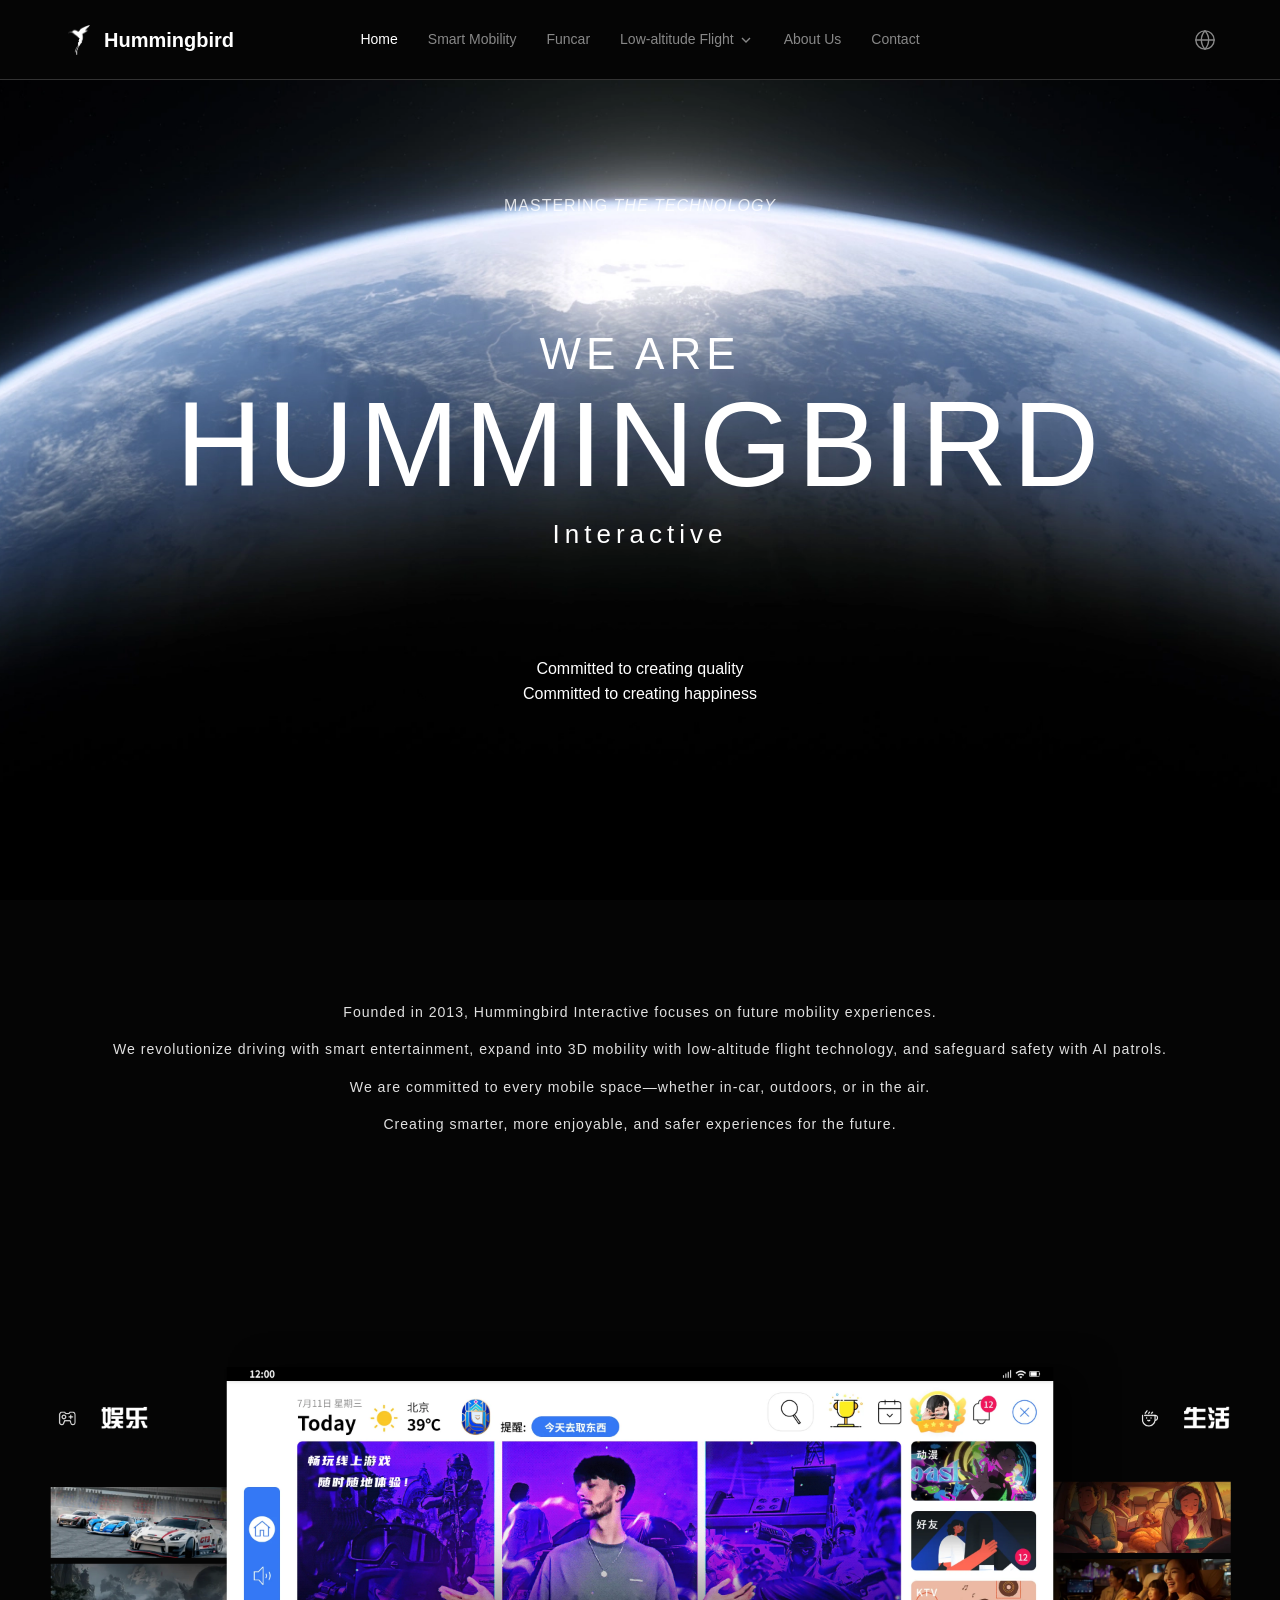
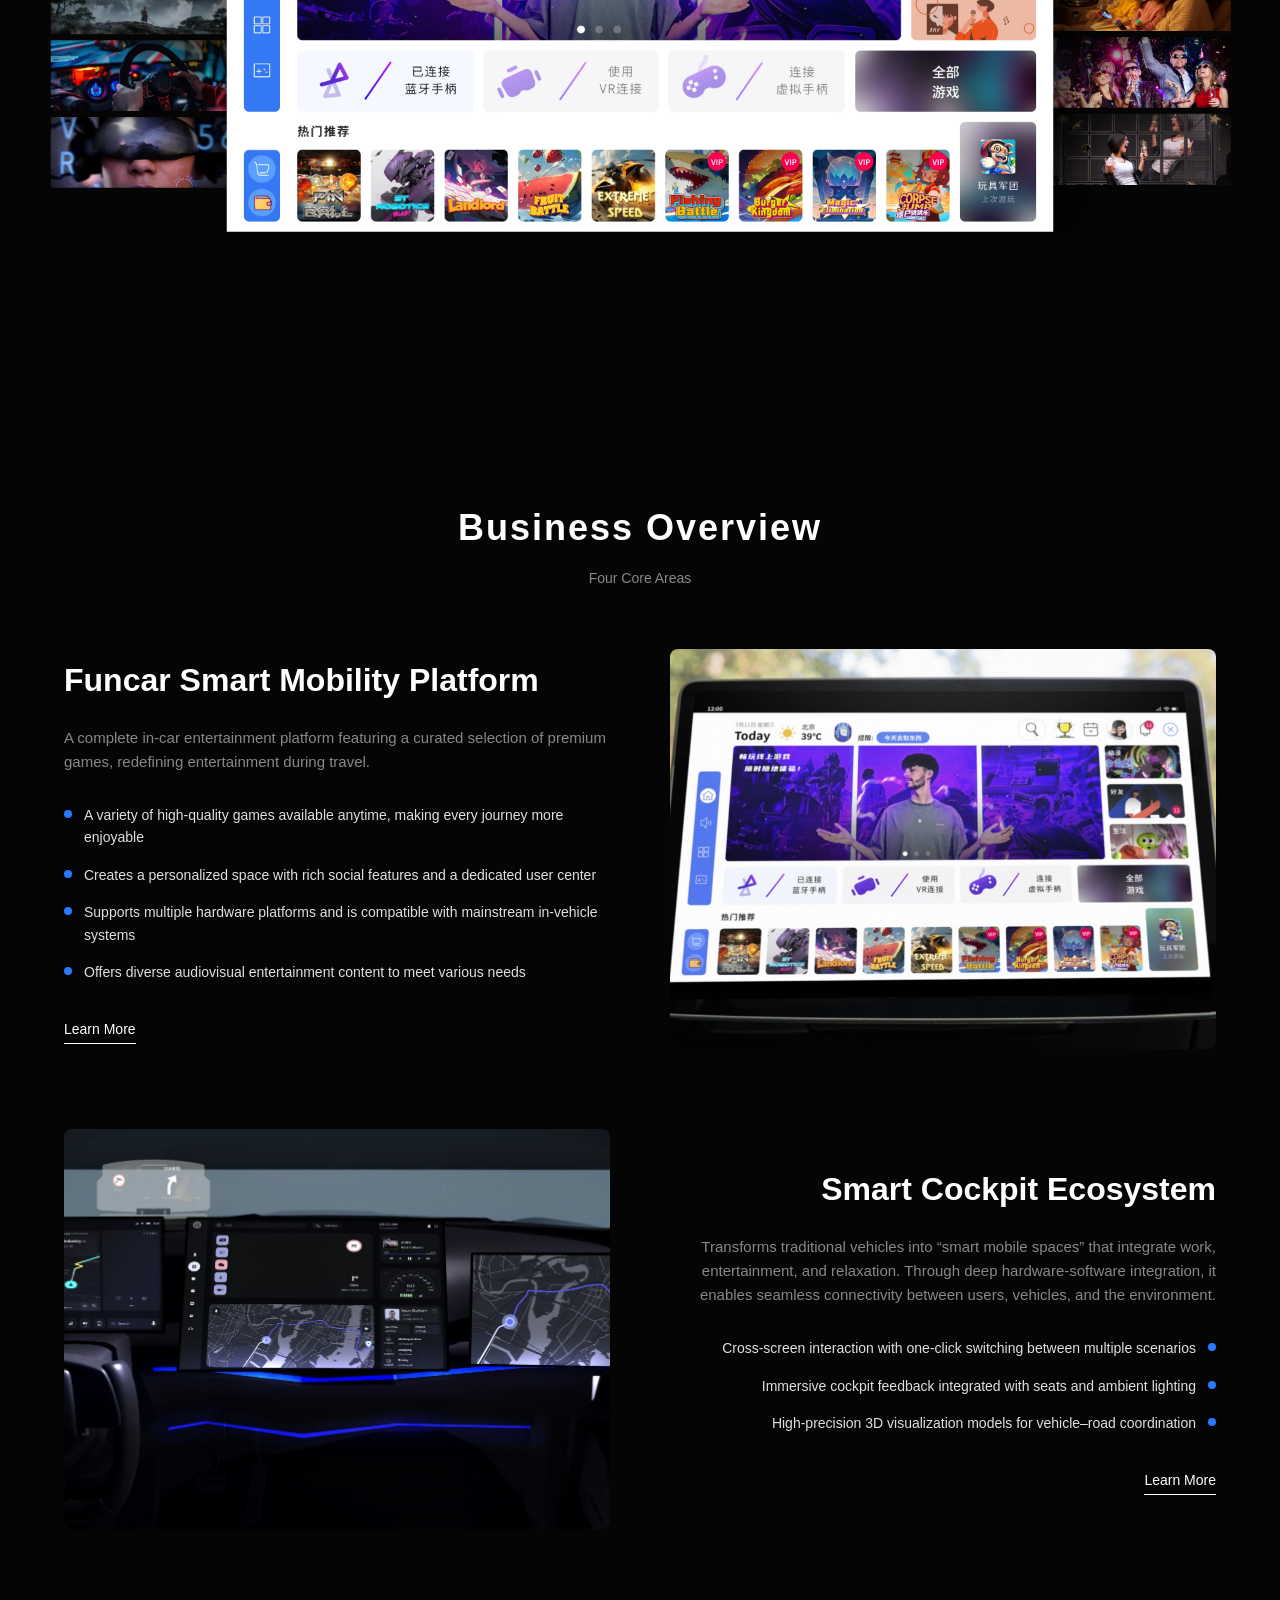
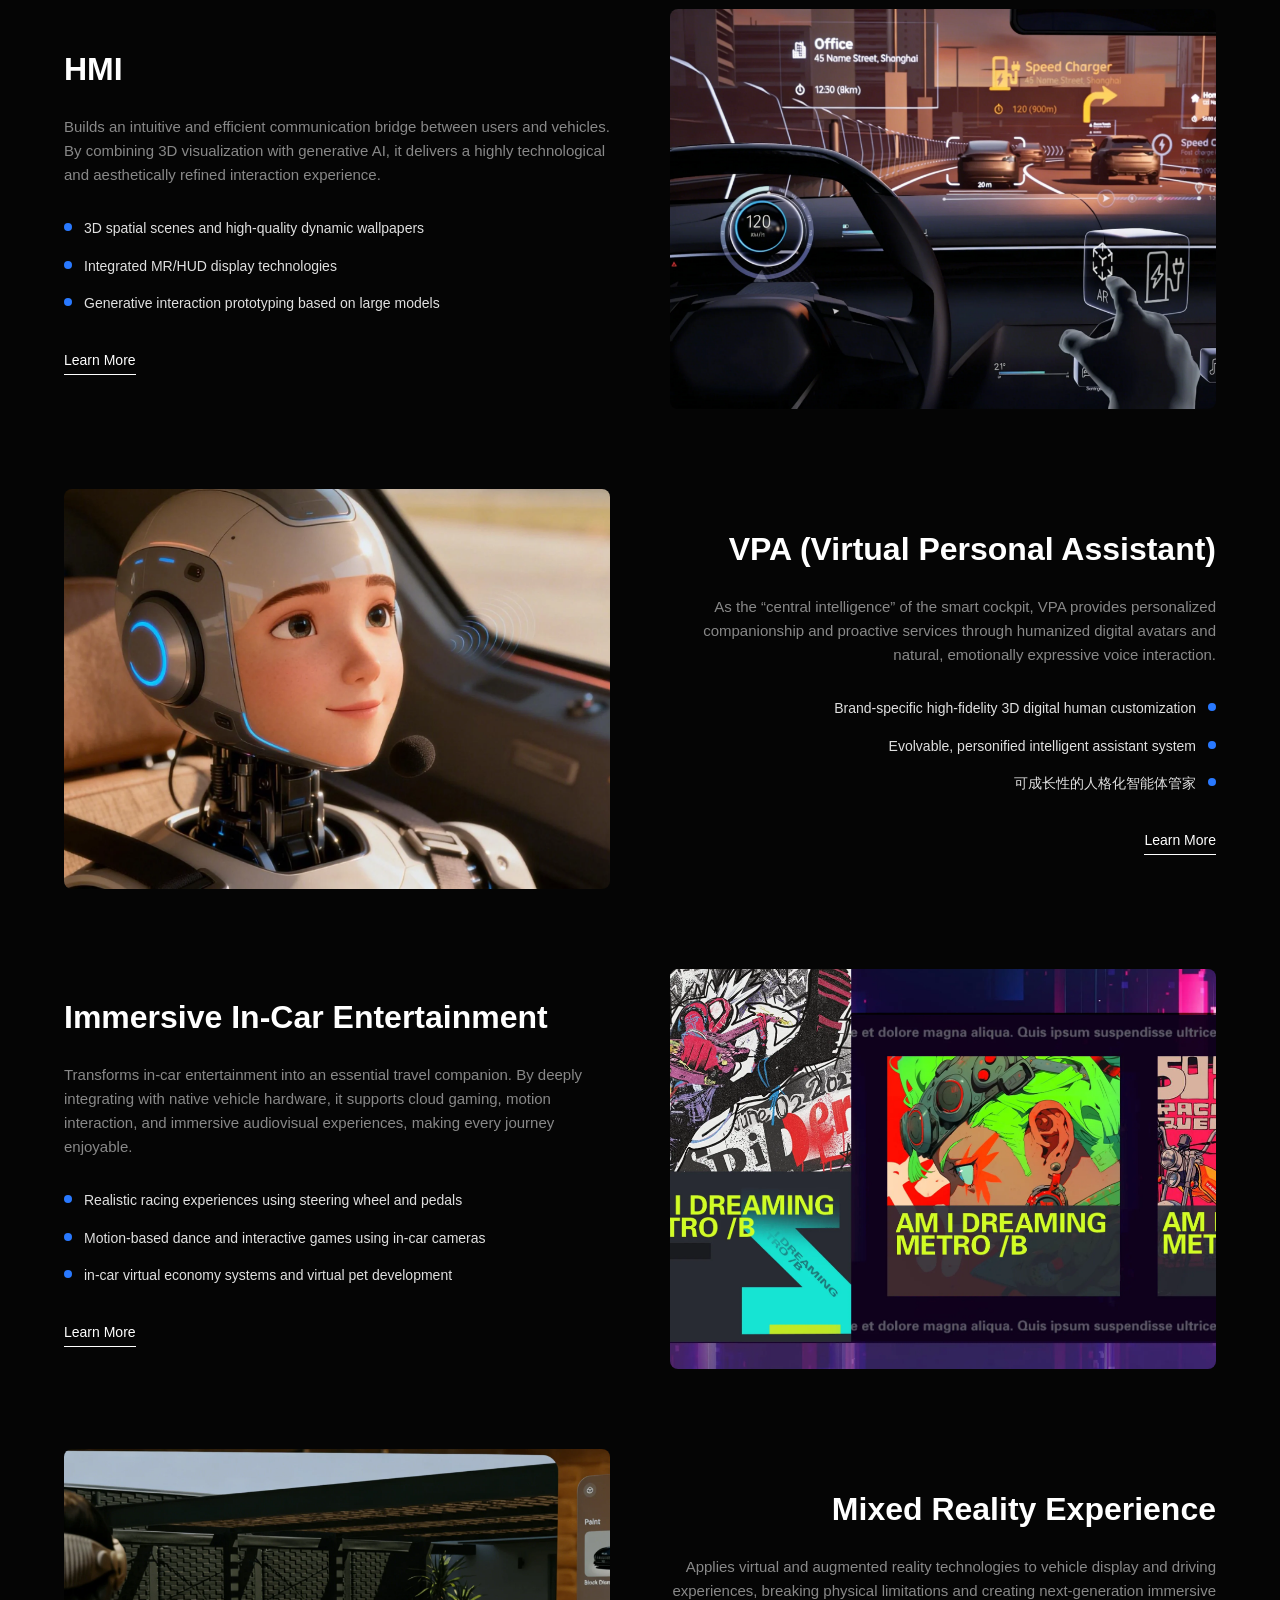
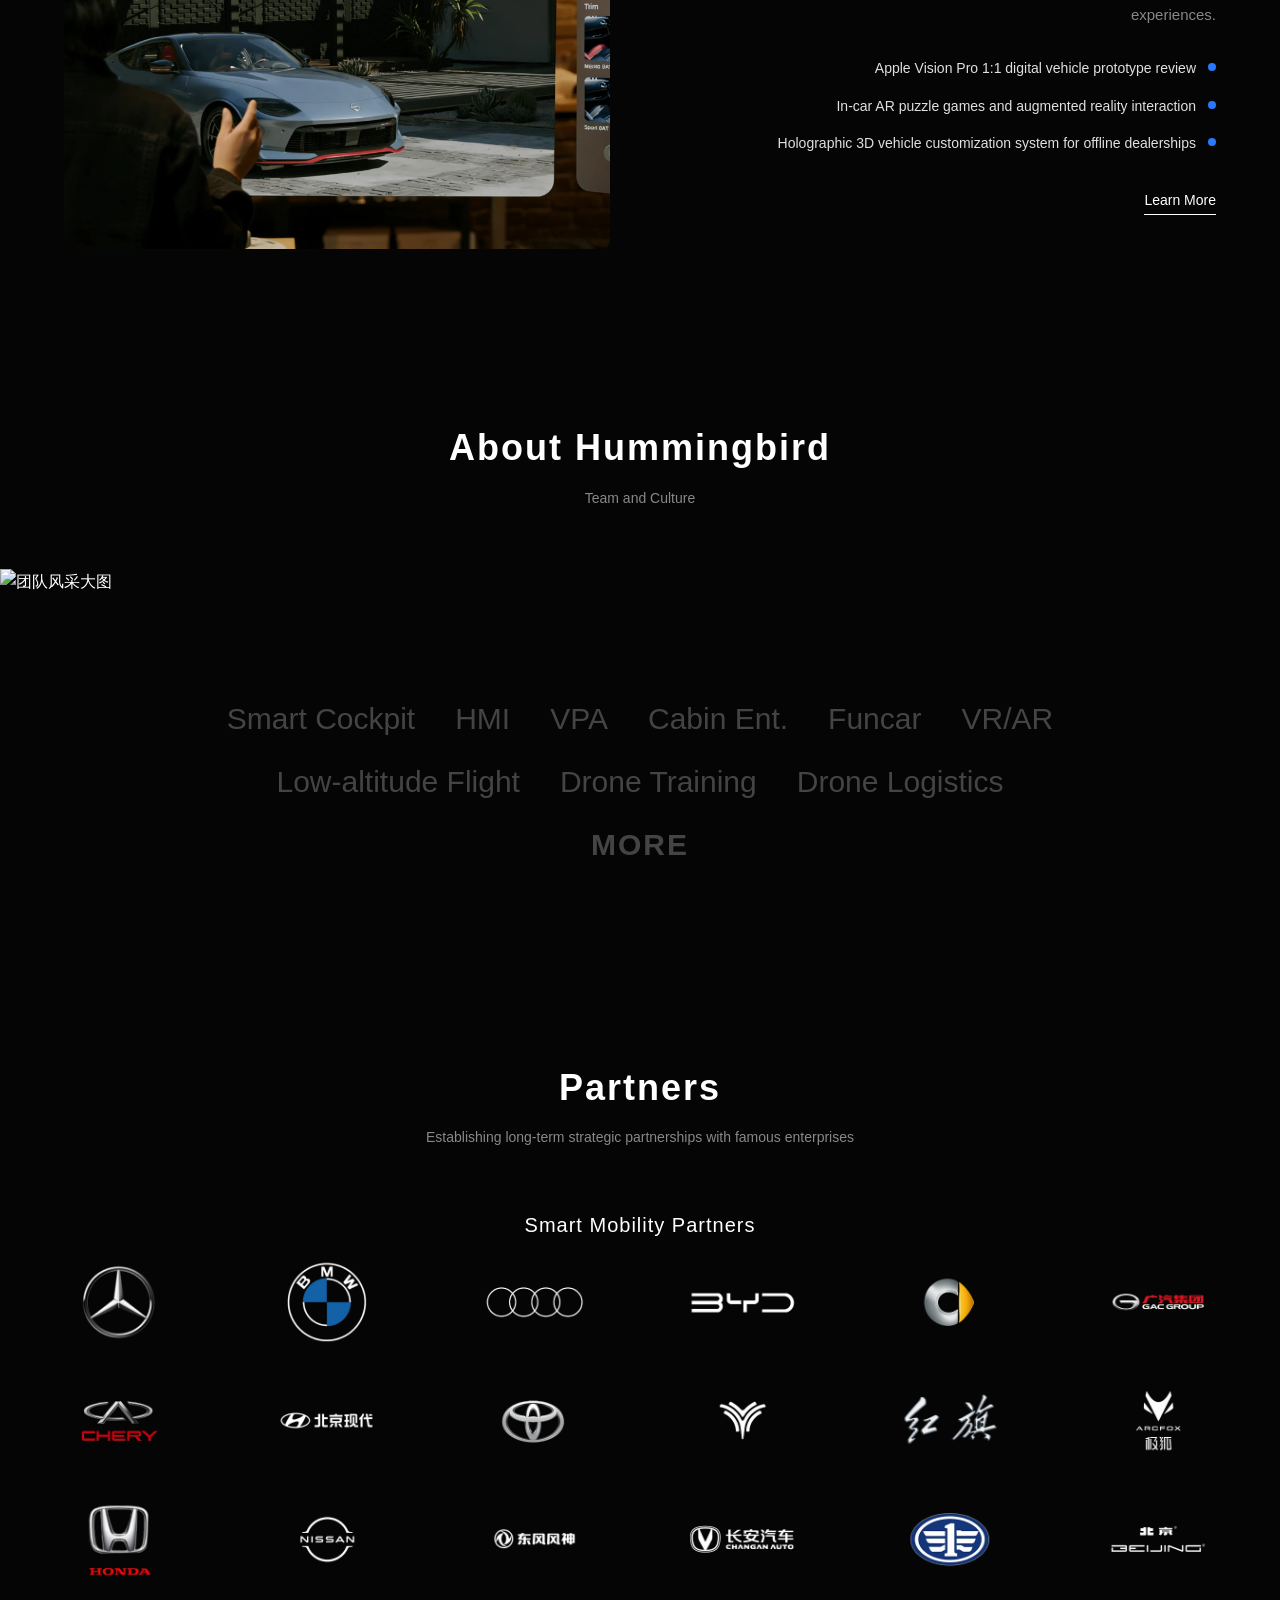
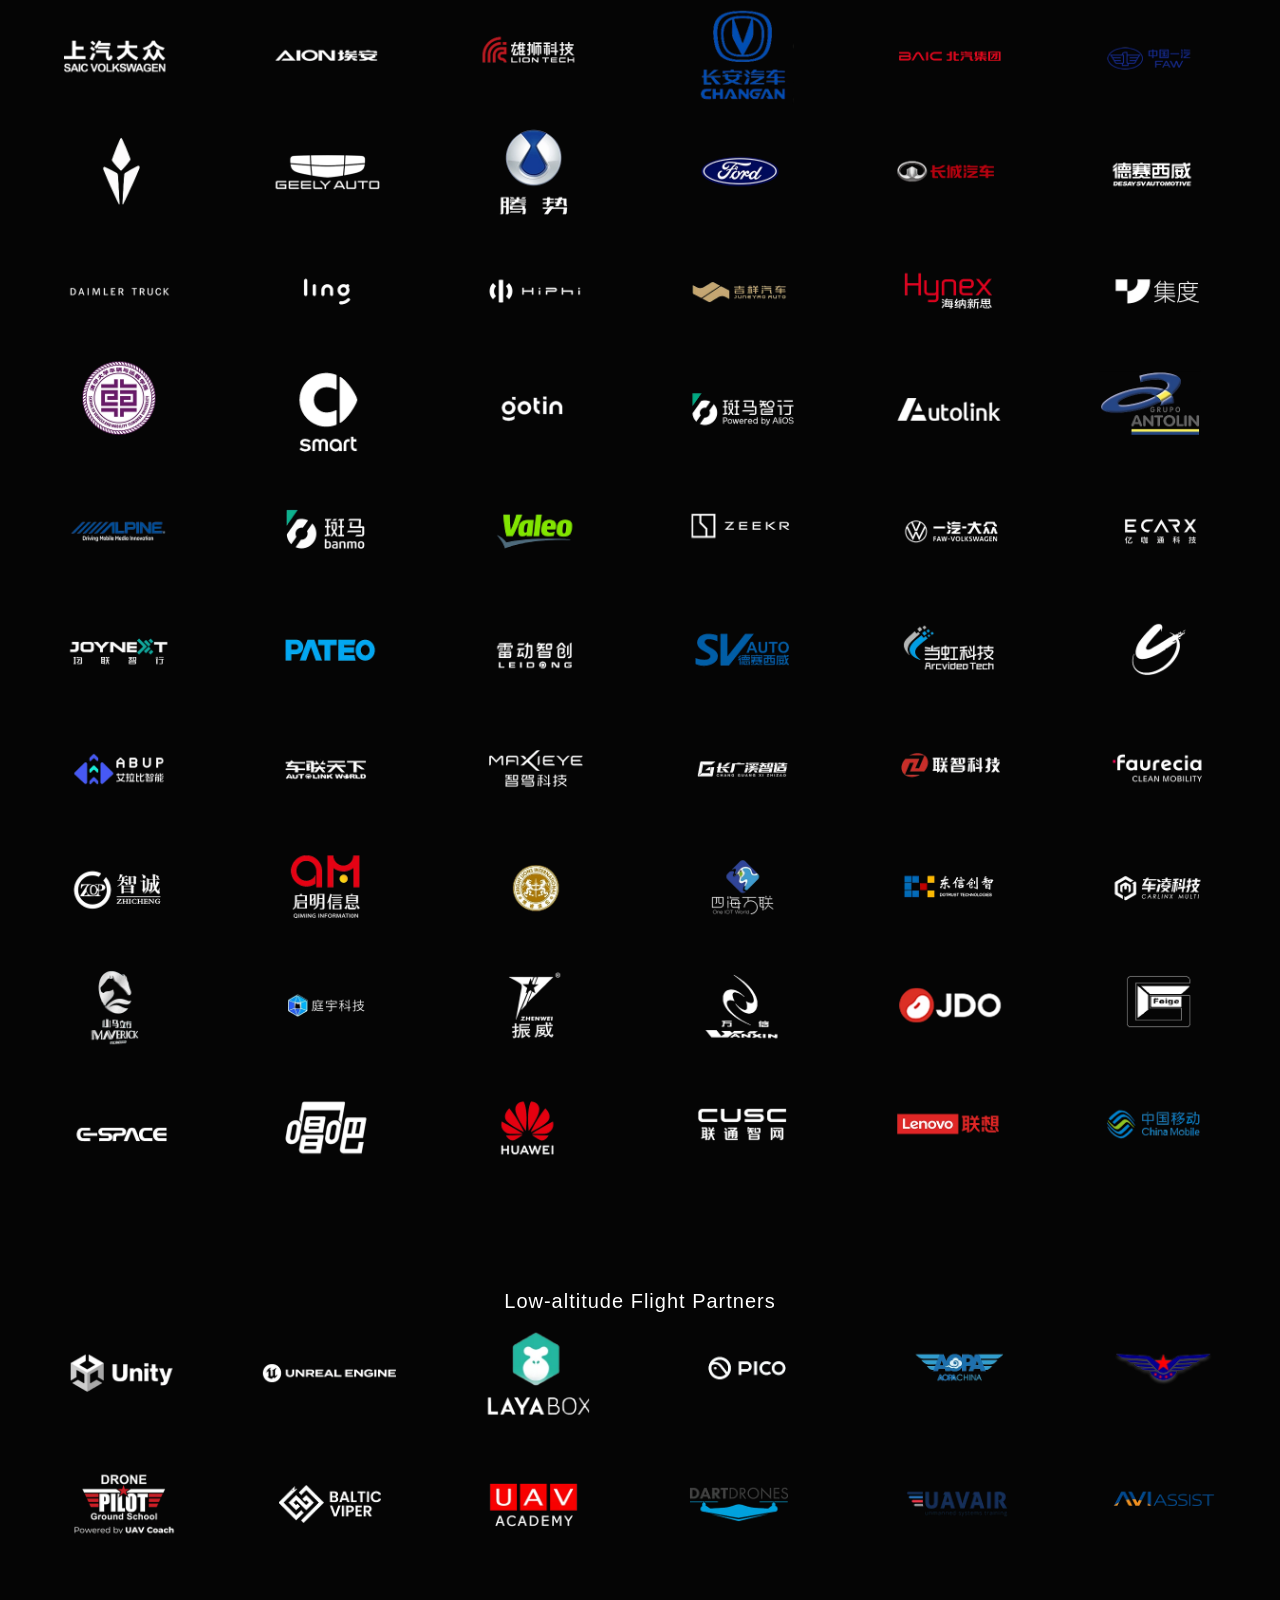
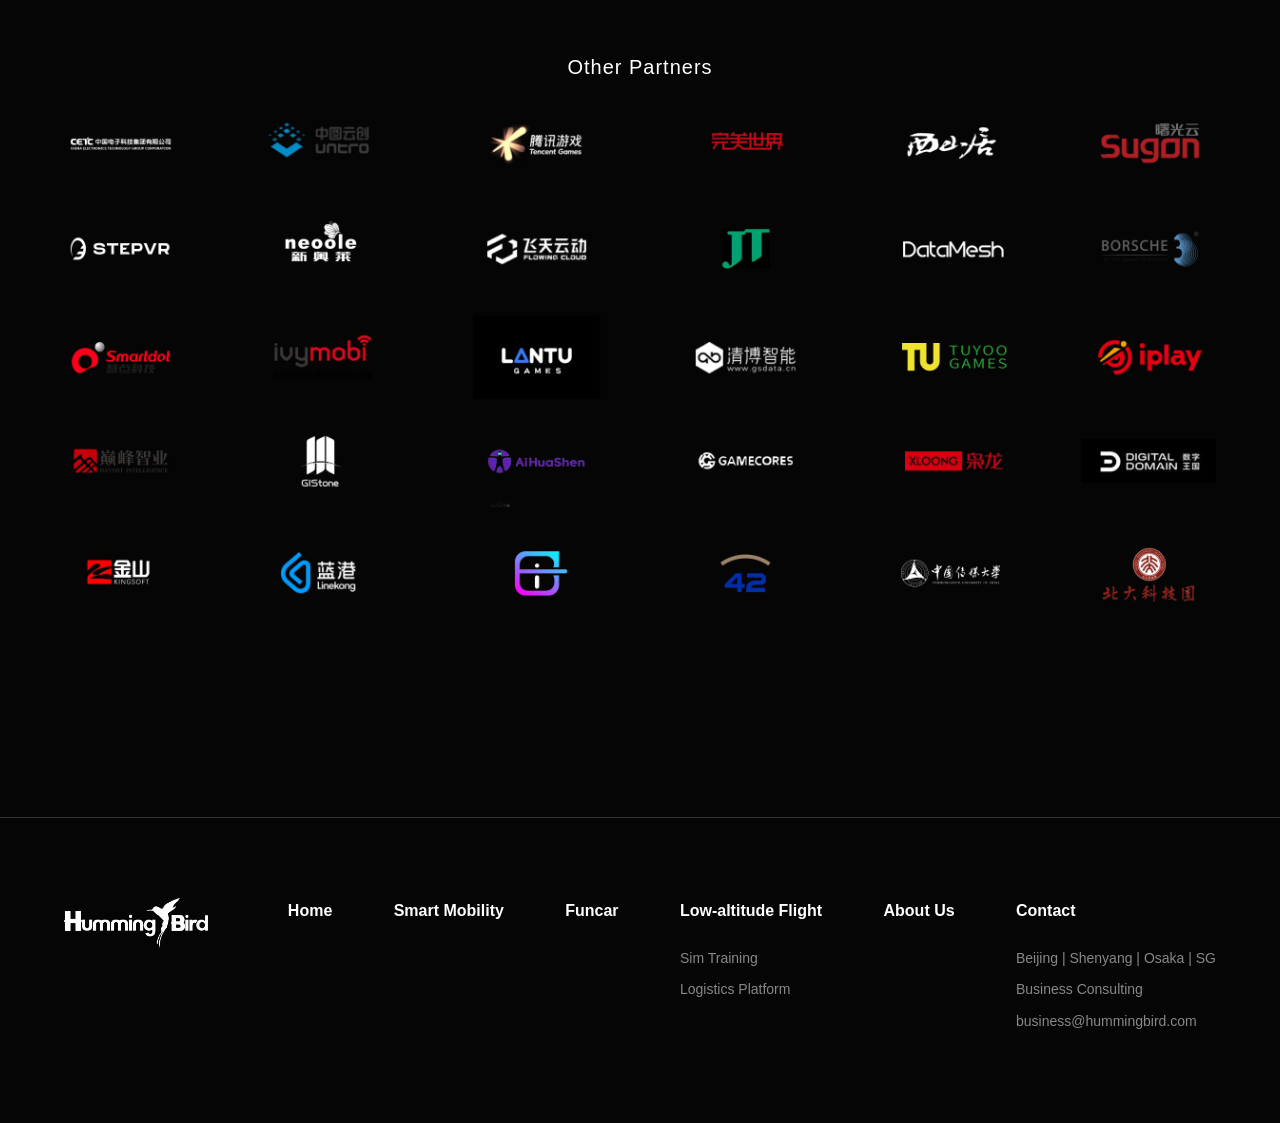
==== commit 12789009: "Add files via upload" ====
--- a/index.html
+++ b/index.html
@@ -65,7 +65,7 @@
                 <a href="index.html" class="nav-link" data-i18n="header.nav.home">首页</a>
             </div>
             <div class="nav-item single-link">
-                <a href="cases.html" class="nav-link" data-i18n="header.nav.industry_cases">智能出行</a>
+                <a href="cases.html" class="nav-link" data-i18n="header.nav.mobility">智能出行</a>
             </div>
             <div class="nav-item single-link">
                 <a href="funcar.html" class="nav-link" data-i18n="header.nav.funcar">Funcar</a>
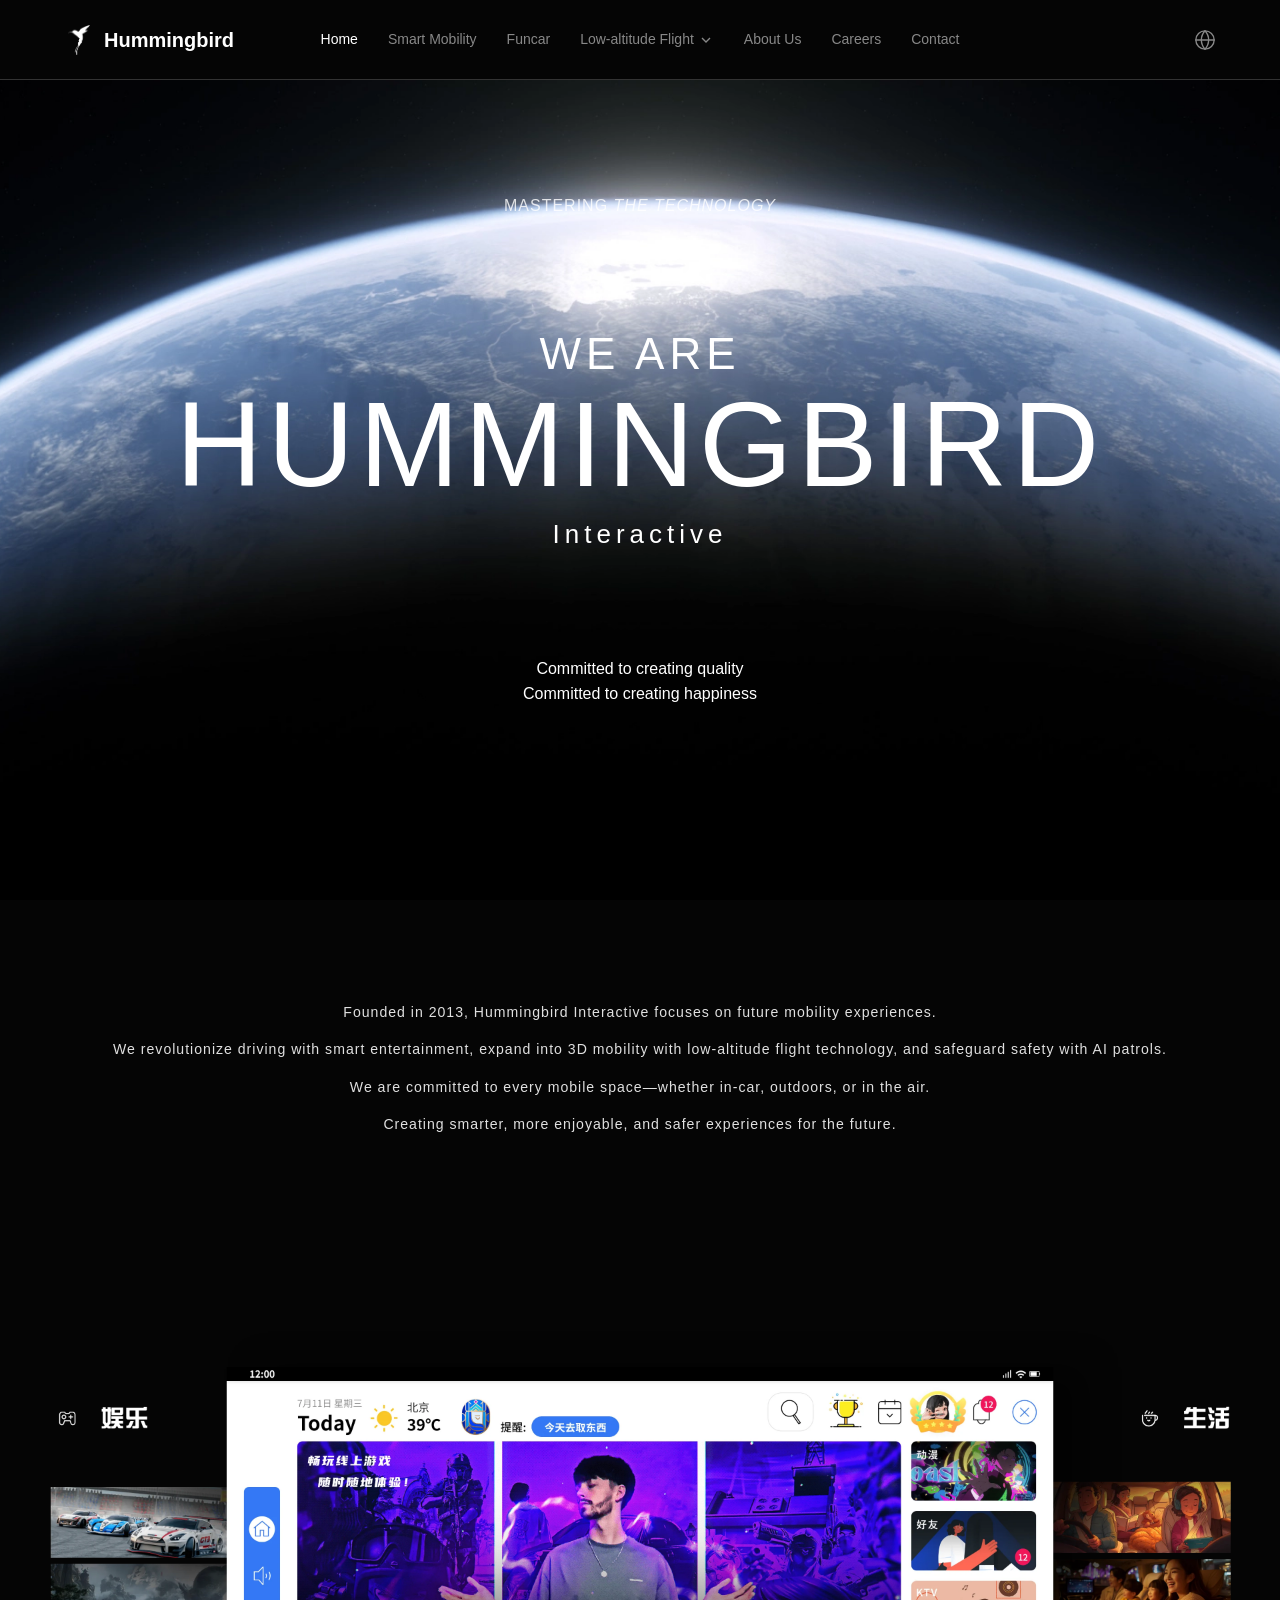
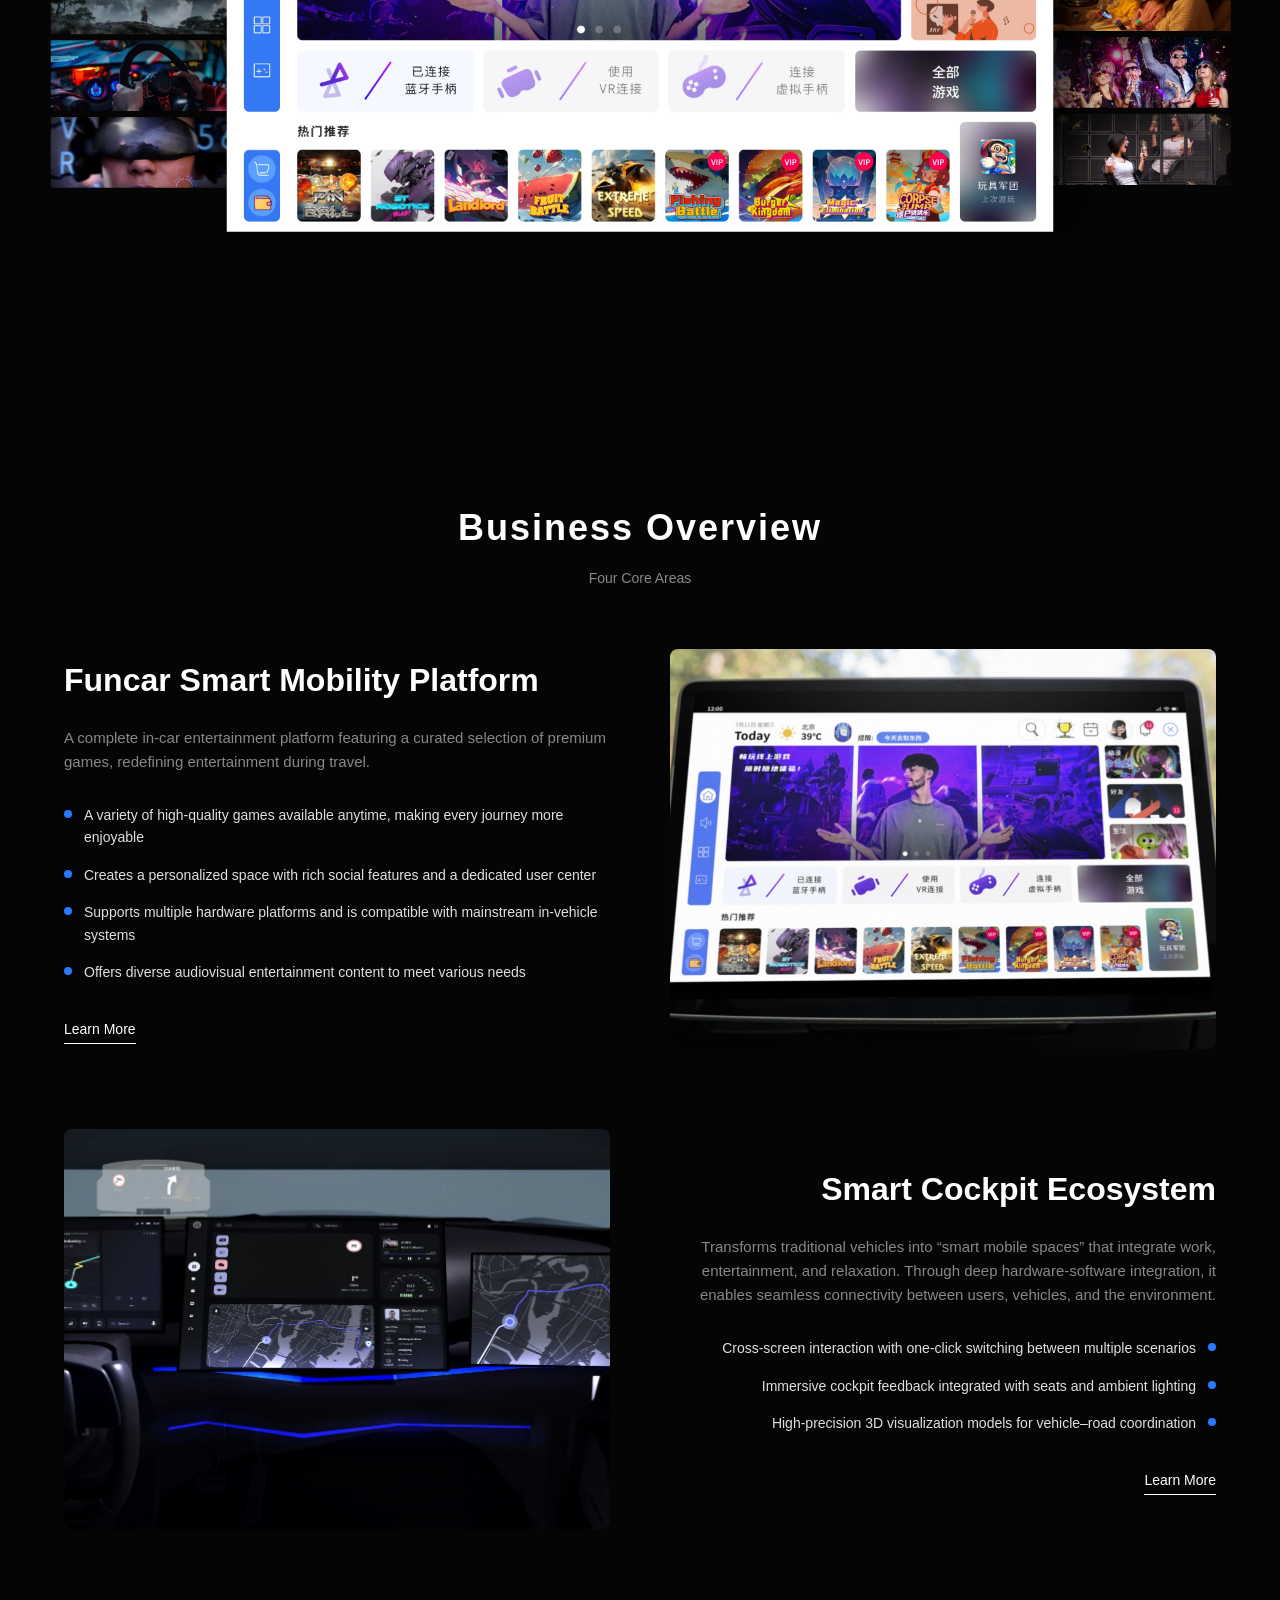
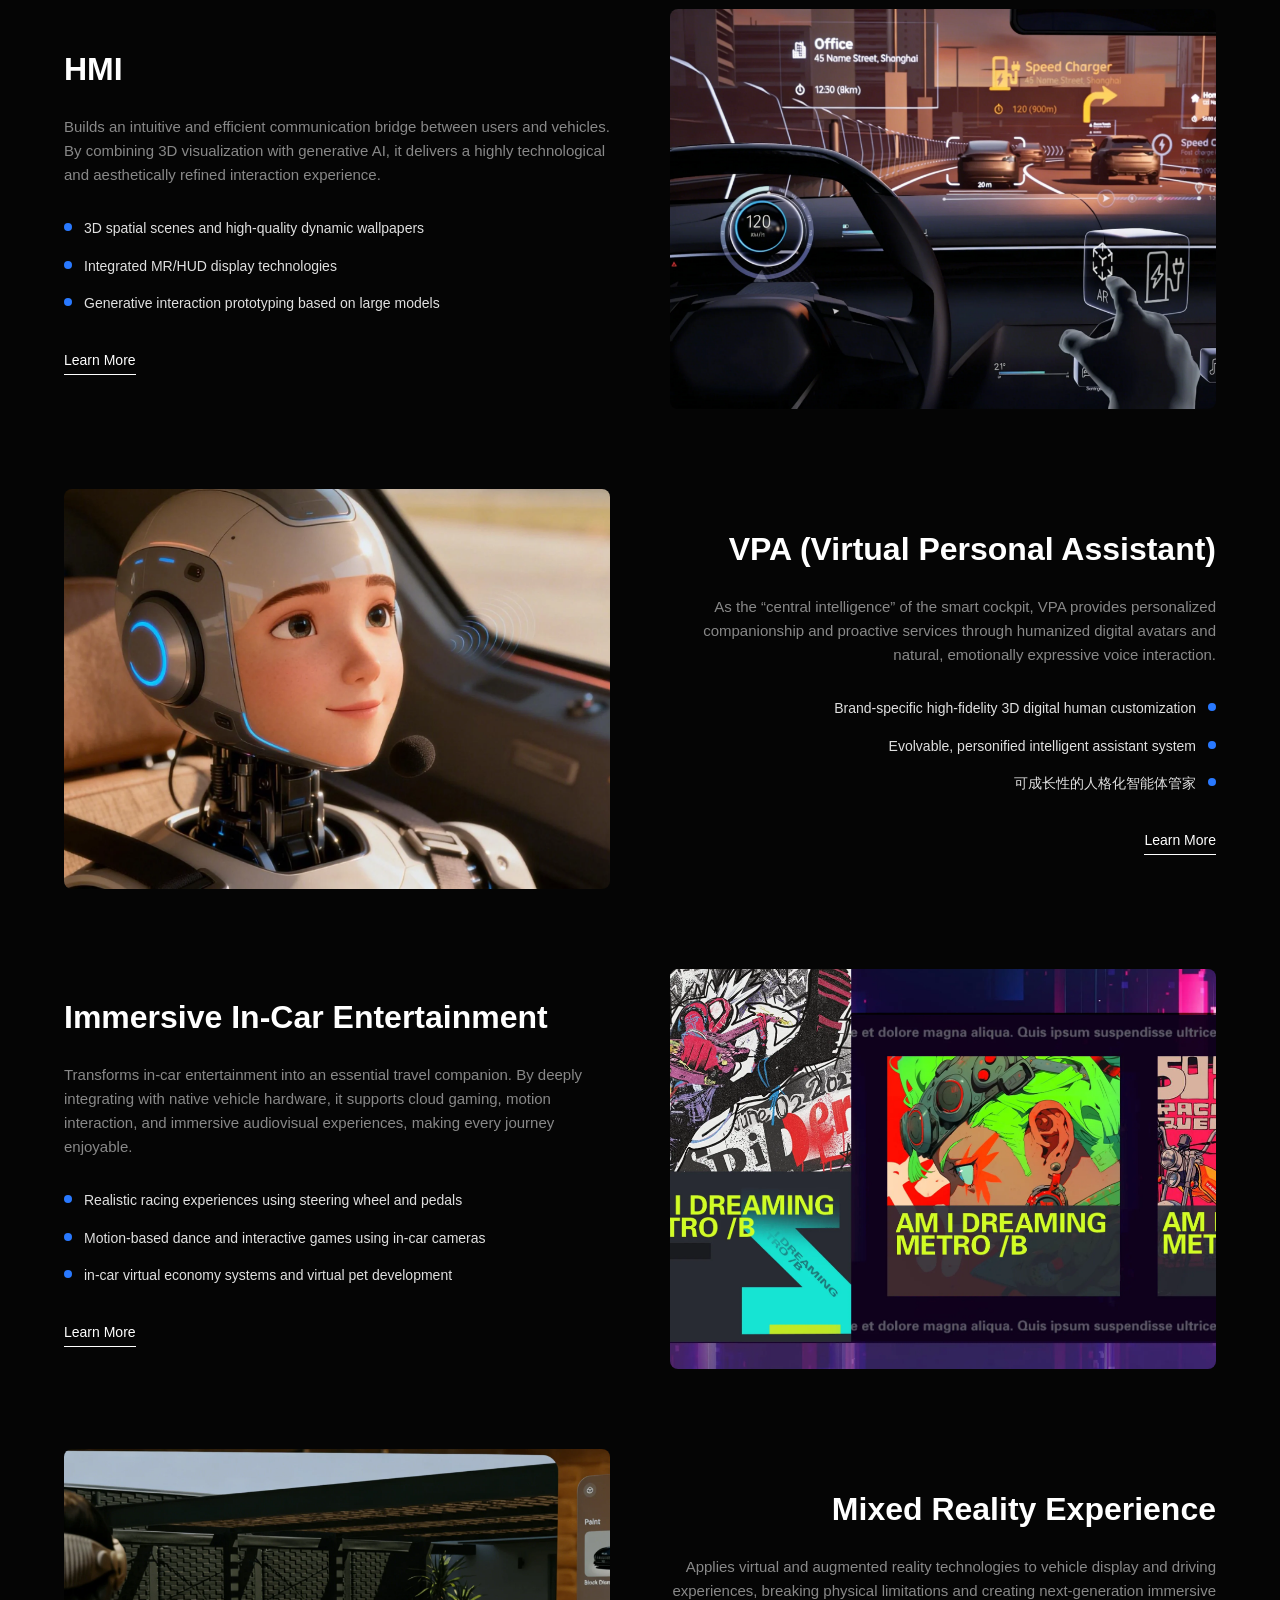
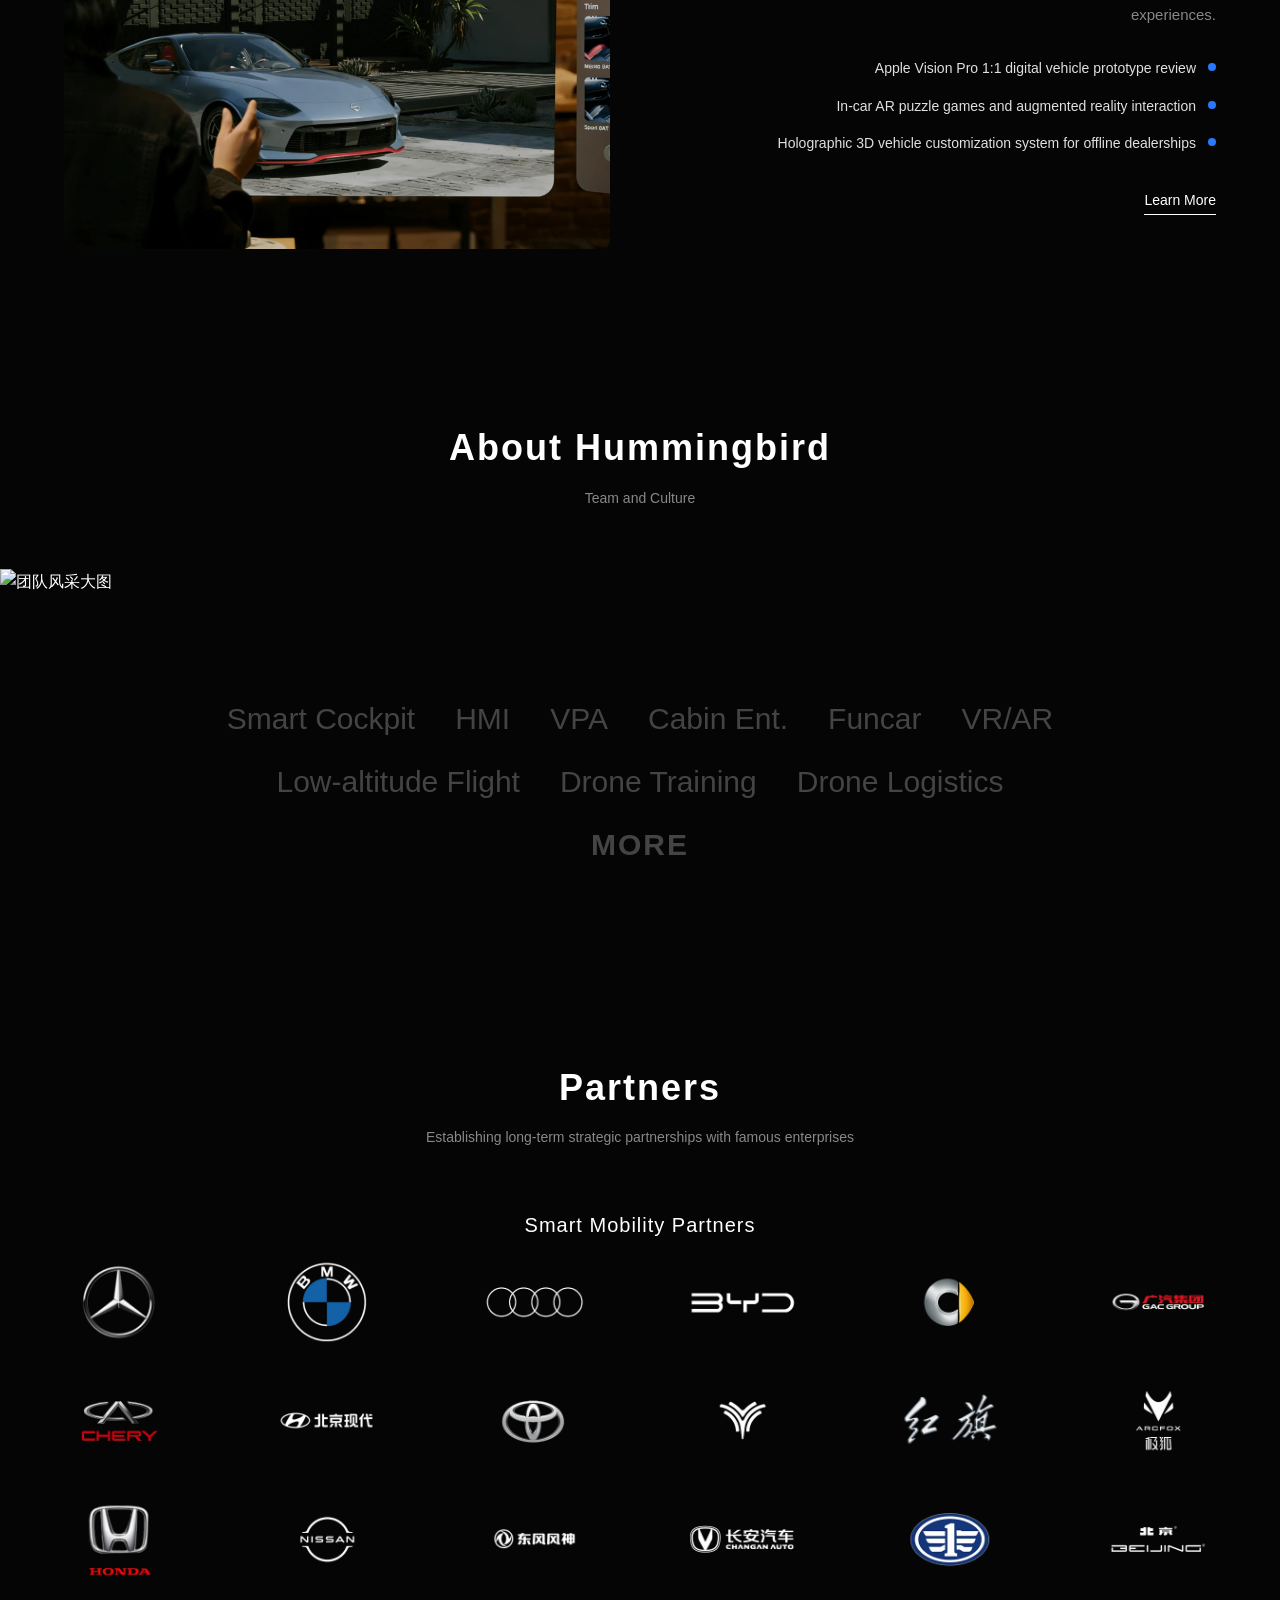
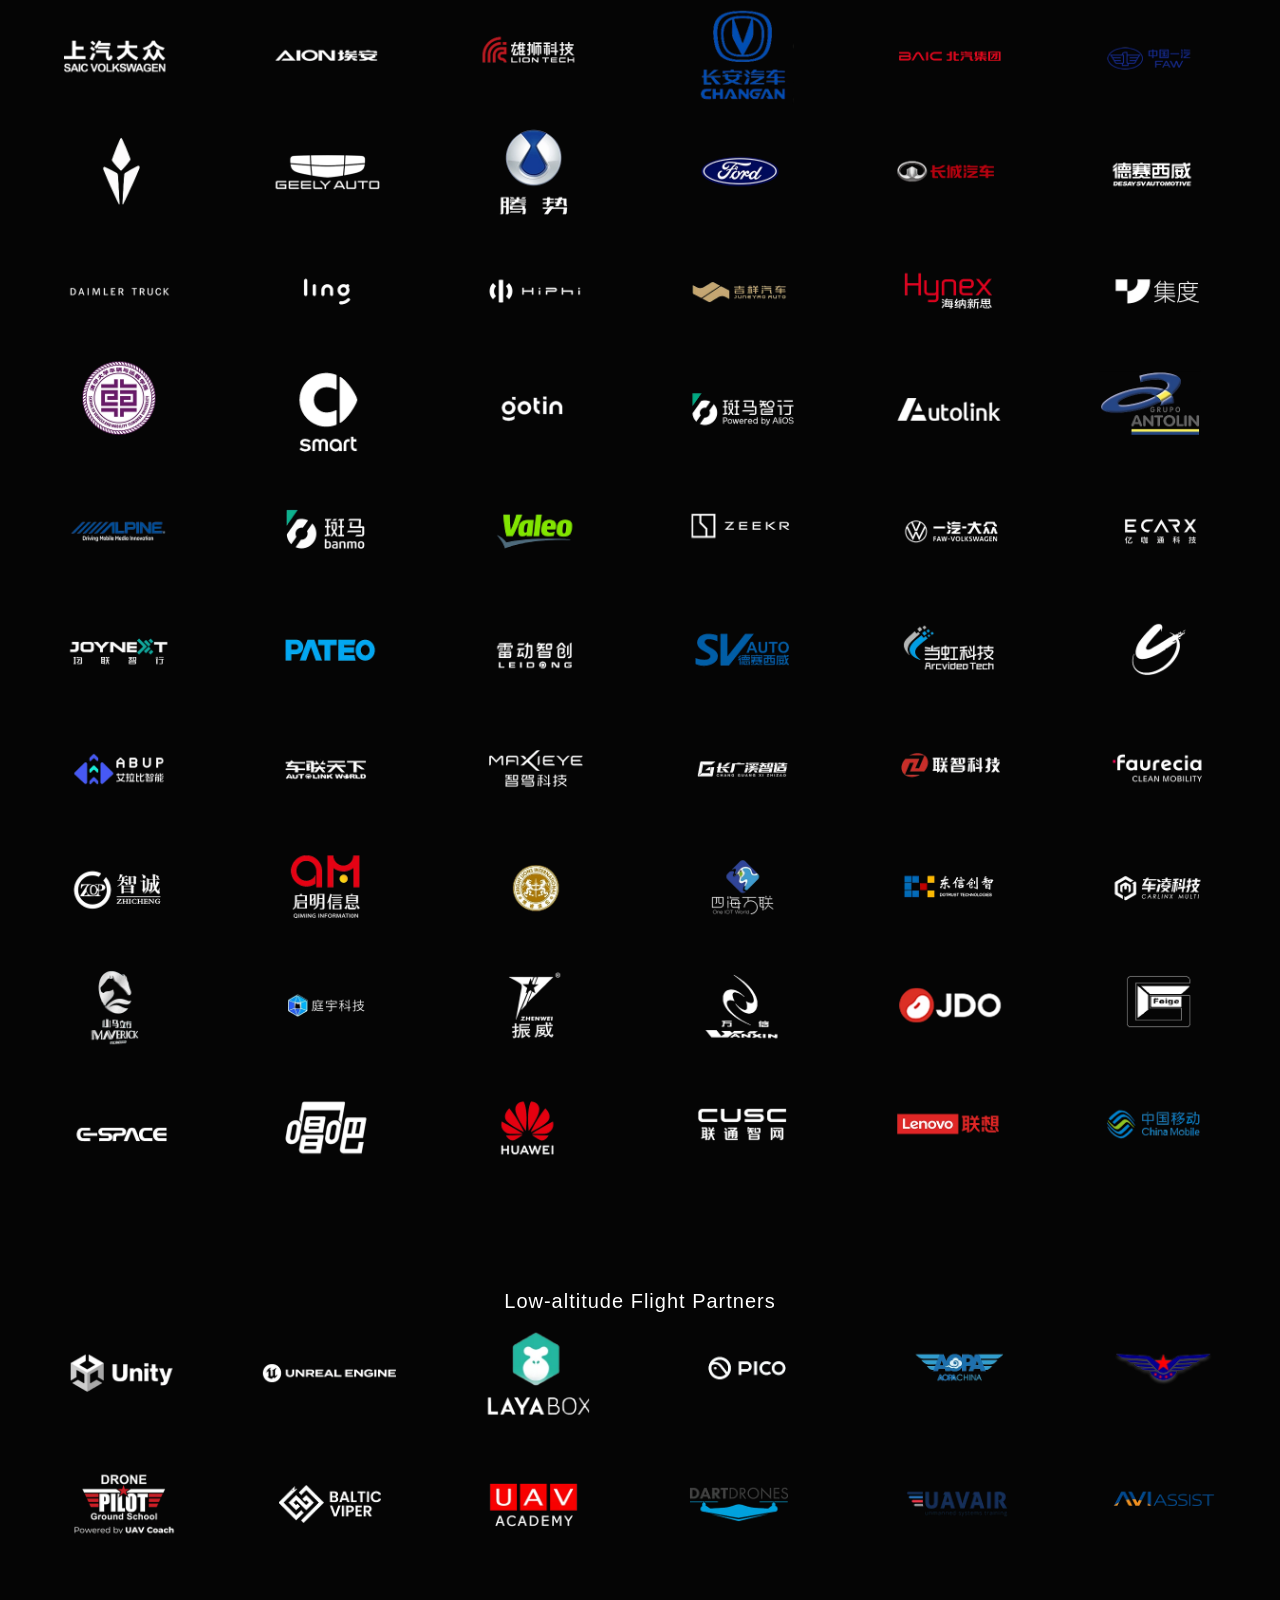
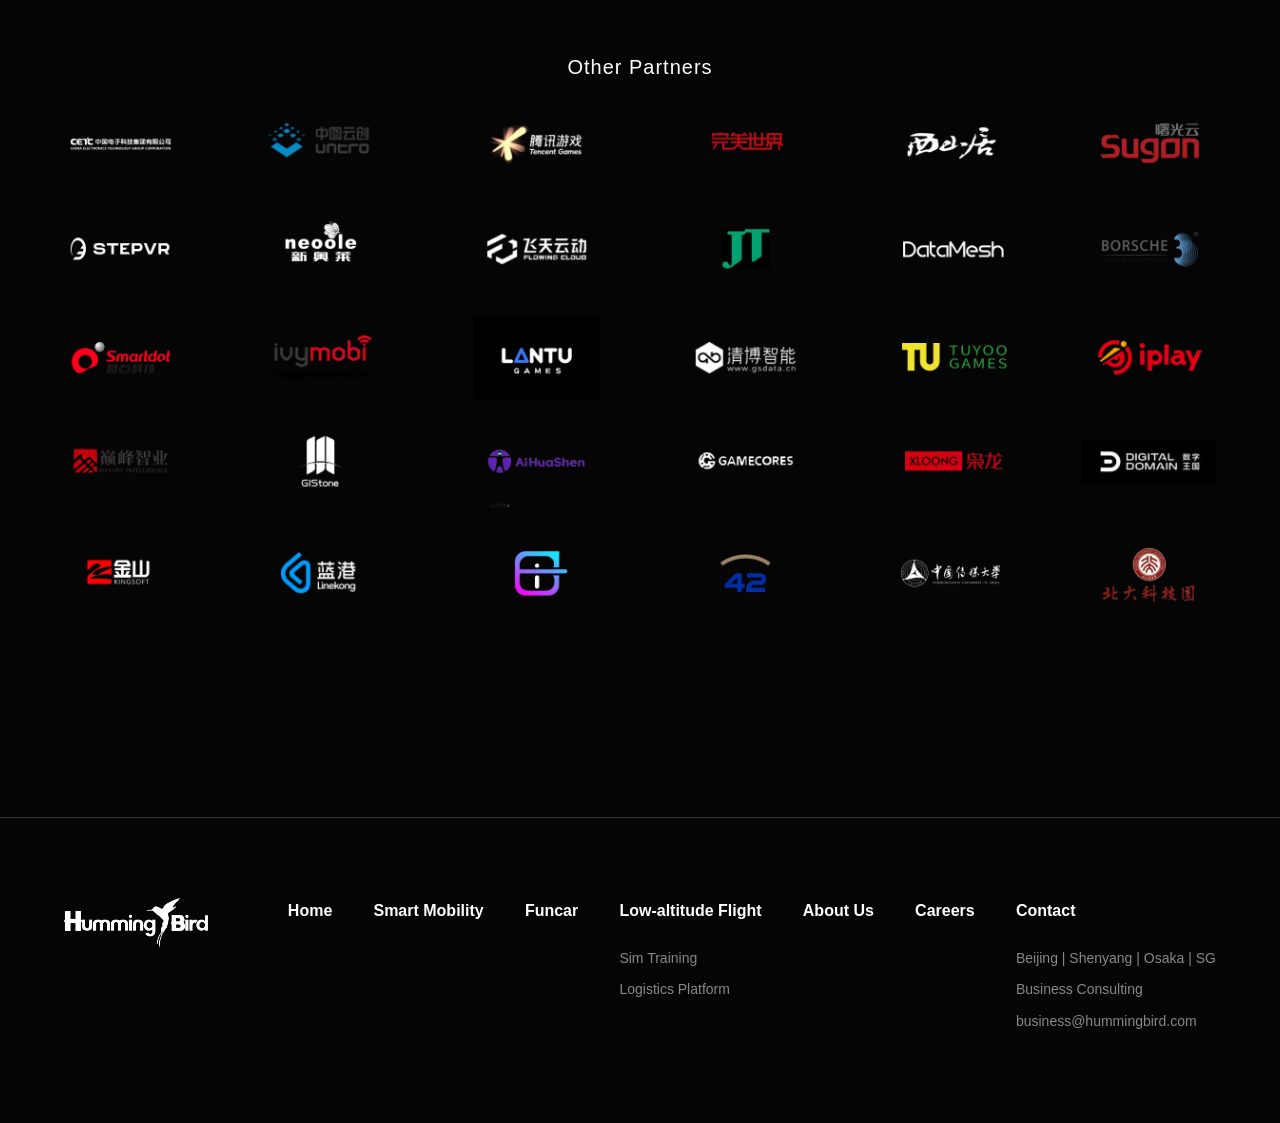
==== commit 93607488: "Add files via upload" ====
--- a/index.html
+++ b/index.html
@@ -89,10 +89,14 @@
             <div class="nav-item single-link">
                 <a href="about.html" class="nav-link" data-i18n="header.nav.about">关于我们</a>
             </div>
+            <div class="nav-item single-link">
+                <a href="careers.html" class="nav-link" data-i18n="header.nav.careers">加入我们</a>
+            </div>
 
             <div class="nav-item single-link">
                 <a href="contact.html" class="nav-link" data-i18n="header.nav.contact">联系我们</a>
             </div>
+            
         </nav>
 
         <div class="header-right">
@@ -377,6 +381,8 @@
                     <div class="f-links"></div>
                 </div>
 
+                <div><h4><a href="careers.html" data-i18n="header.nav.careers">加入我们</a></h4><div class="f-links"></div></div>
+
                 <!-- 6. 联系我们 (修复了原代码中的标签错误) -->
                 <div class="f-col contact-col">
                     <h4><a href="contact.html" data-i18n="header.nav.contact">联系我们</a></h4>
--- a/style.css
+++ b/style.css
@@ -1012,4 +1012,98 @@
     
     .ft-steps-wrap { padding: 25px 15px !important; margin-bottom: 30px !important; }
     .ft-tags-wrap { margin-bottom: 25px !important; }
+}
+
+
+/* ==========================================================================
+   加入我们页面专属样式 (Careers)
+   ========================================================================== */
+
+/* 1. Hero 区域微调 */
+.hero-careers { height: 450px !important; }
+.hero-careers h1 { font-size: 56px !important; font-weight: 700 !important; color: #fff; margin-bottom: 0; letter-spacing: 4px; }
+.hero-careers .hero-desc { font-size: 18px; color: #ccc; margin-top: 20px; }
+
+/* 2. "我们期待的人才" 专属寄语模块 */
+.careers-message { 
+    text-align: center; 
+    max-width: 900px; 
+    margin: 0 auto 100px auto; 
+    padding: 60px 5%; 
+    background-color: #111; 
+    border-radius: 20px; 
+    border: 1px solid #222;
+    box-shadow: 0 20px 50px rgba(0,0,0,0.3);
+}
+.careers-message h2 { font-size: 32px; margin-bottom: 25px; color: var(--accent-color); letter-spacing: 2px; }
+.careers-message p { font-size: 16px; line-height: 1.9; color: #e0e0e0; margin-bottom: 15px; text-align: justify; }
+
+/* 3. 职位卡片网格布局 */
+.jobs-grid { 
+    display: grid; 
+    grid-template-columns: 1fr 1fr; /* 两列并排展示 */
+    gap: 40px; 
+    max-width: 1400px; 
+    margin: 0 auto; 
+    padding: 0 5% 100px 5%; 
+}
+.job-card { 
+    background-color: #111; 
+    border-radius: 24px; 
+    padding: 50px; 
+    border: 1px solid #222; 
+    transition: transform 0.3s, box-shadow 0.3s; 
+}
+.job-card:hover { 
+    transform: translateY(-5px); 
+    box-shadow: 0 20px 50px rgba(0,0,0,0.4); 
+    border-color: #333; 
+}
+
+/* 4. 职位卡片内部排版 */
+.job-card h3 { 
+    font-size: 28px; 
+    color: #fff; 
+    margin-bottom: 30px; 
+    border-bottom: 1px solid #222; 
+    padding-bottom: 20px; 
+}
+.job-card h4 { 
+    font-size: 16px; 
+    color: var(--accent-color); 
+    margin-top: 30px; 
+    margin-bottom: 15px; 
+    font-weight: 600;
+}
+.job-list { list-style: none; padding: 0; }
+.job-list li { 
+    position: relative; 
+    padding-left: 20px; 
+    margin-bottom: 12px; 
+    font-size: 14px; 
+    color: #aaa; 
+    line-height: 1.7; 
+}
+.job-list li::before { 
+    content: ''; 
+    position: absolute; 
+    left: 0; 
+    top: 8px; 
+    width: 6px; 
+    height: 6px; 
+    background-color: var(--accent-color); 
+    border-radius: 50%; 
+}
+
+/* 5. 手机与平板端响应式 */
+@media (max-width: 1024px) {
+    .jobs-grid { grid-template-columns: 1fr; } /* 屏幕变窄时变成一行一个 */
+    .job-card { padding: 40px 30px; }
+}
+@media (max-width: 768px) {
+    .hero-careers h1 { font-size: 36px !important; }
+    .careers-message { margin: 0 5% 60px 5%; padding: 40px 20px; }
+    .careers-message h2 { font-size: 24px; }
+    .careers-message p { font-size: 15px; }
+    .job-card h3 { font-size: 22px; }
 }
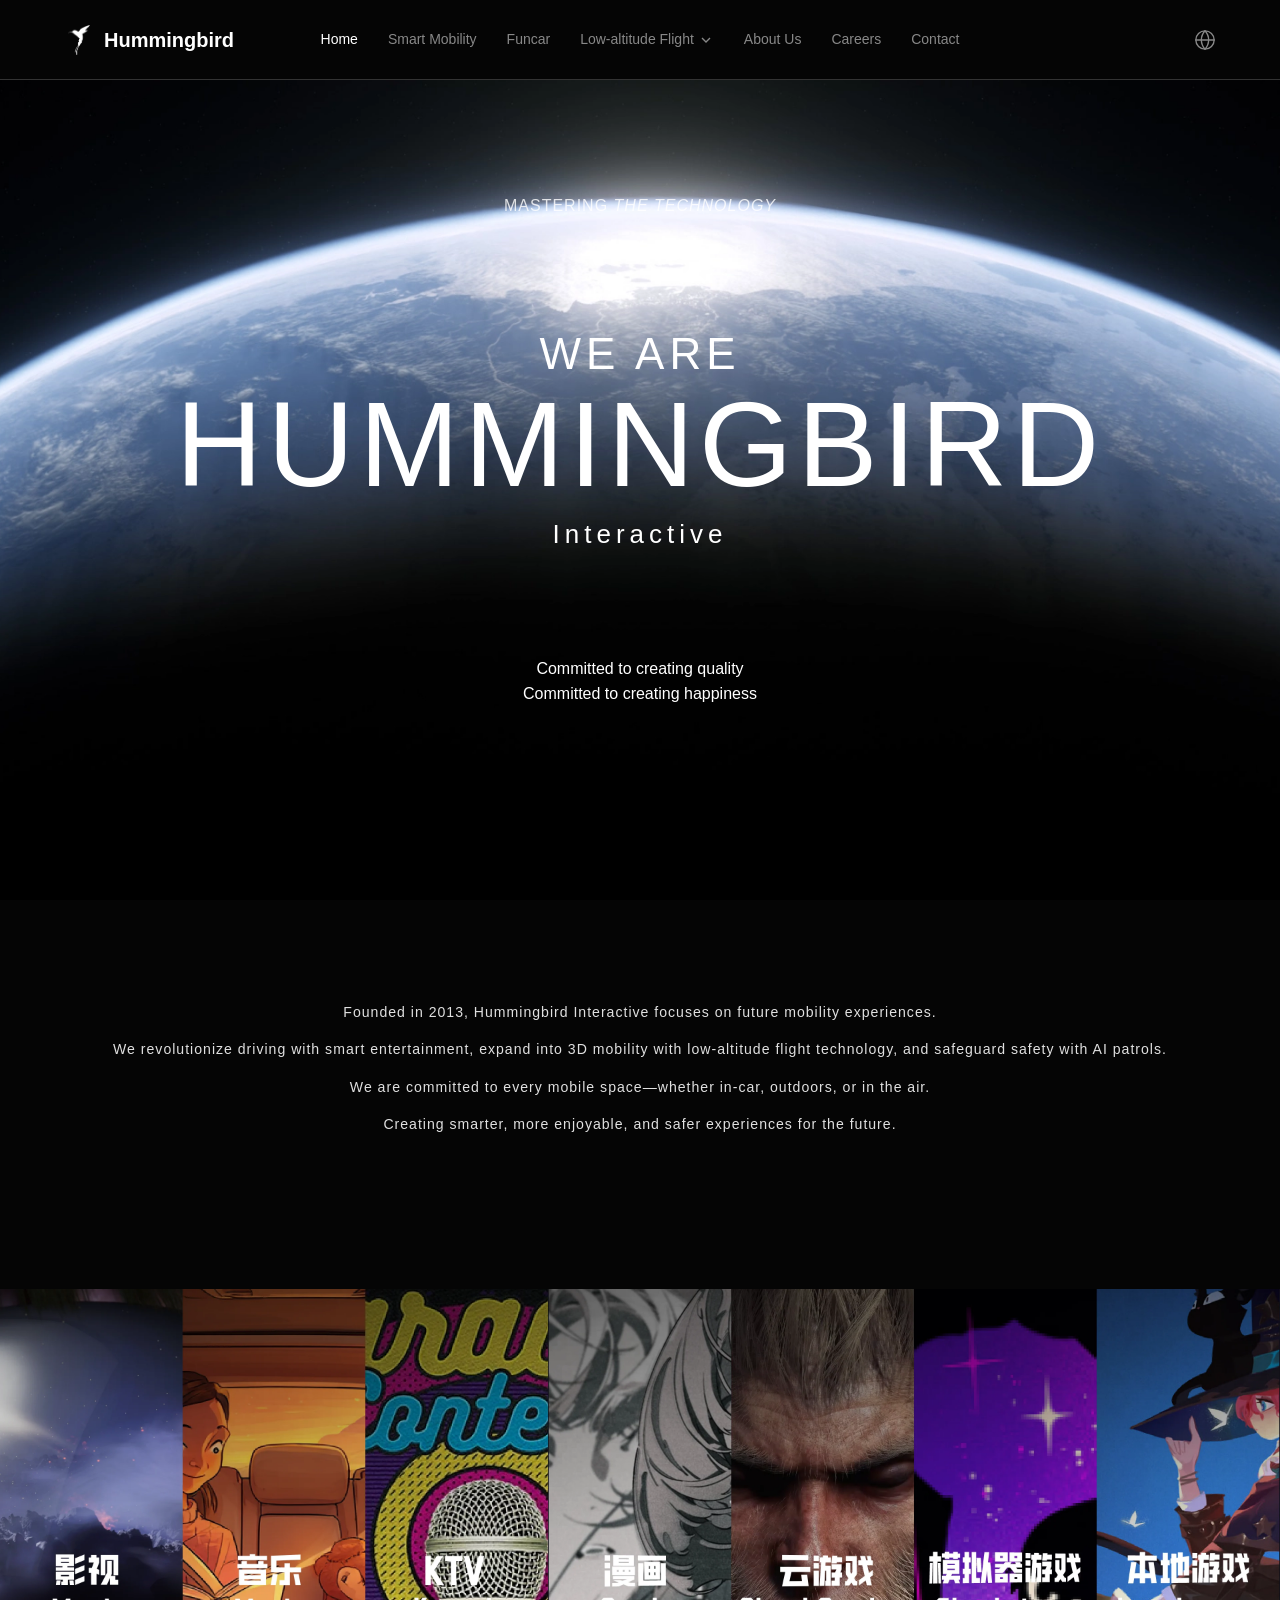
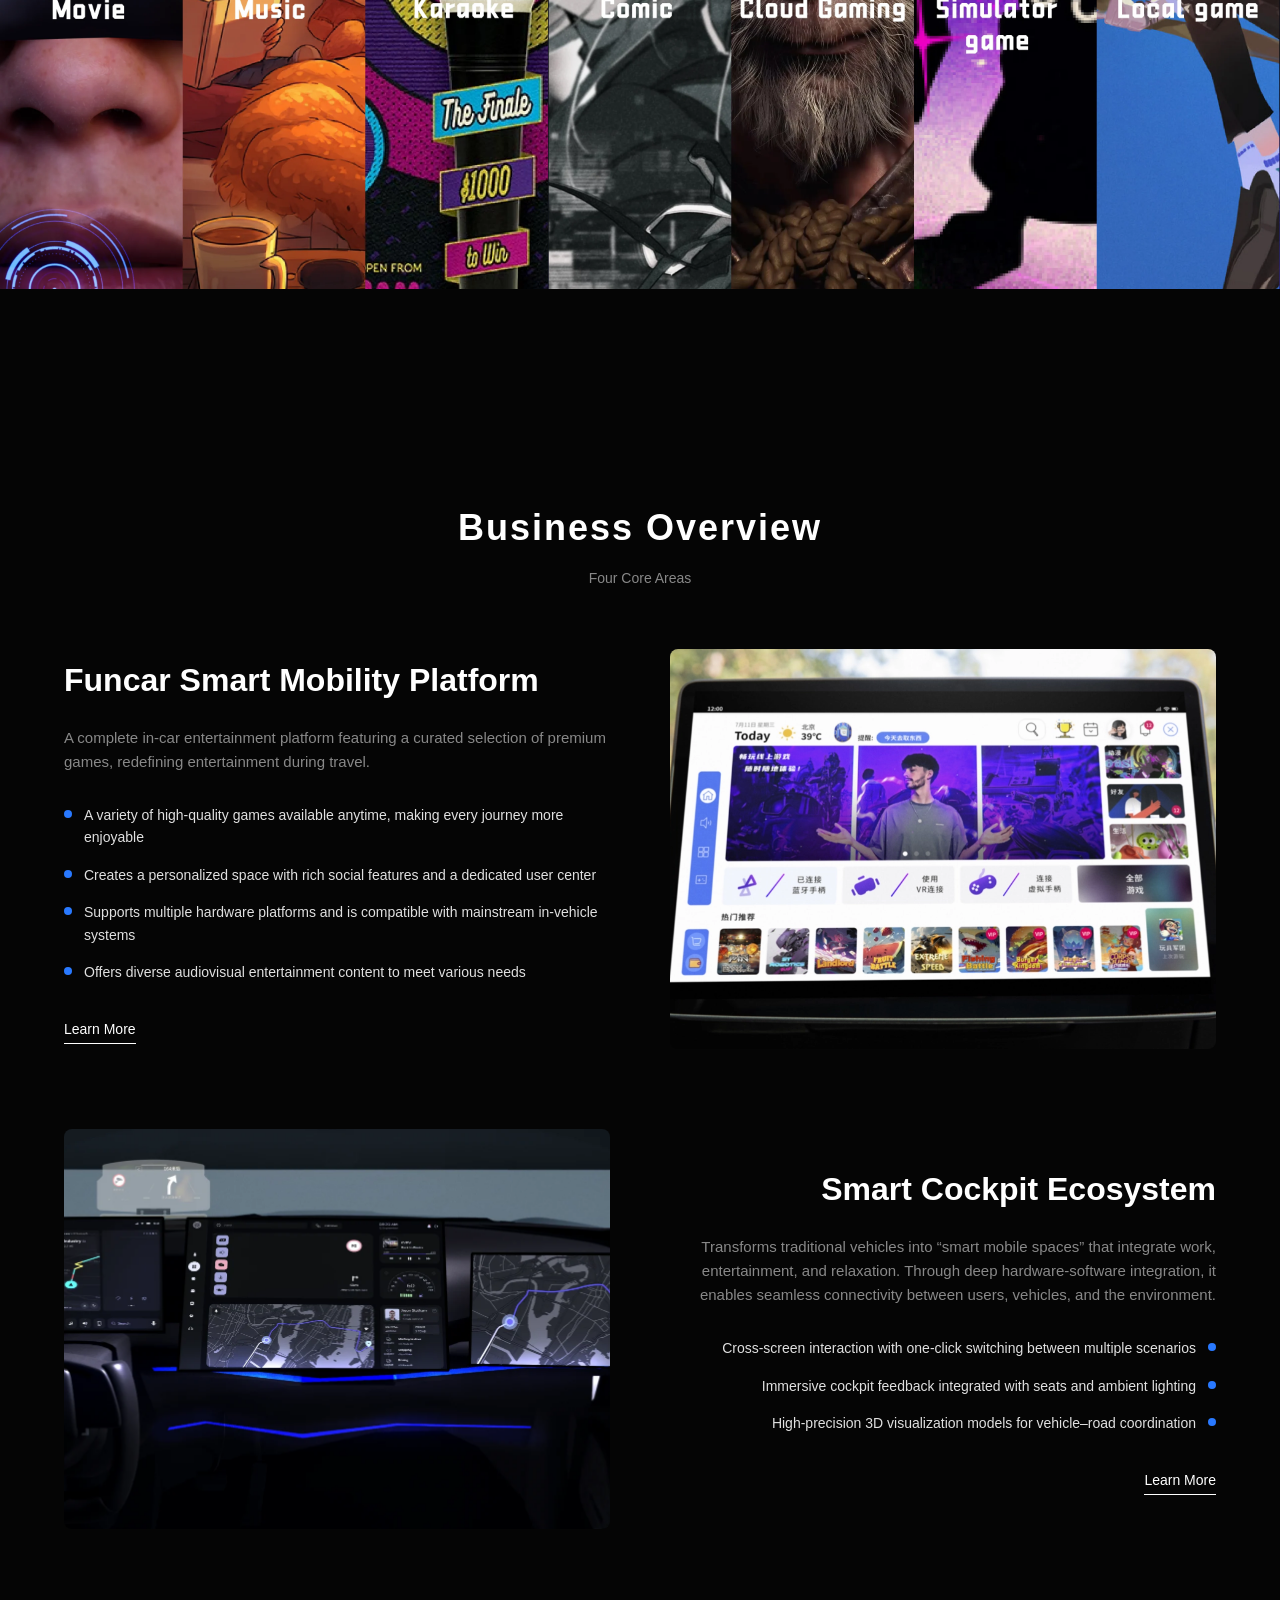
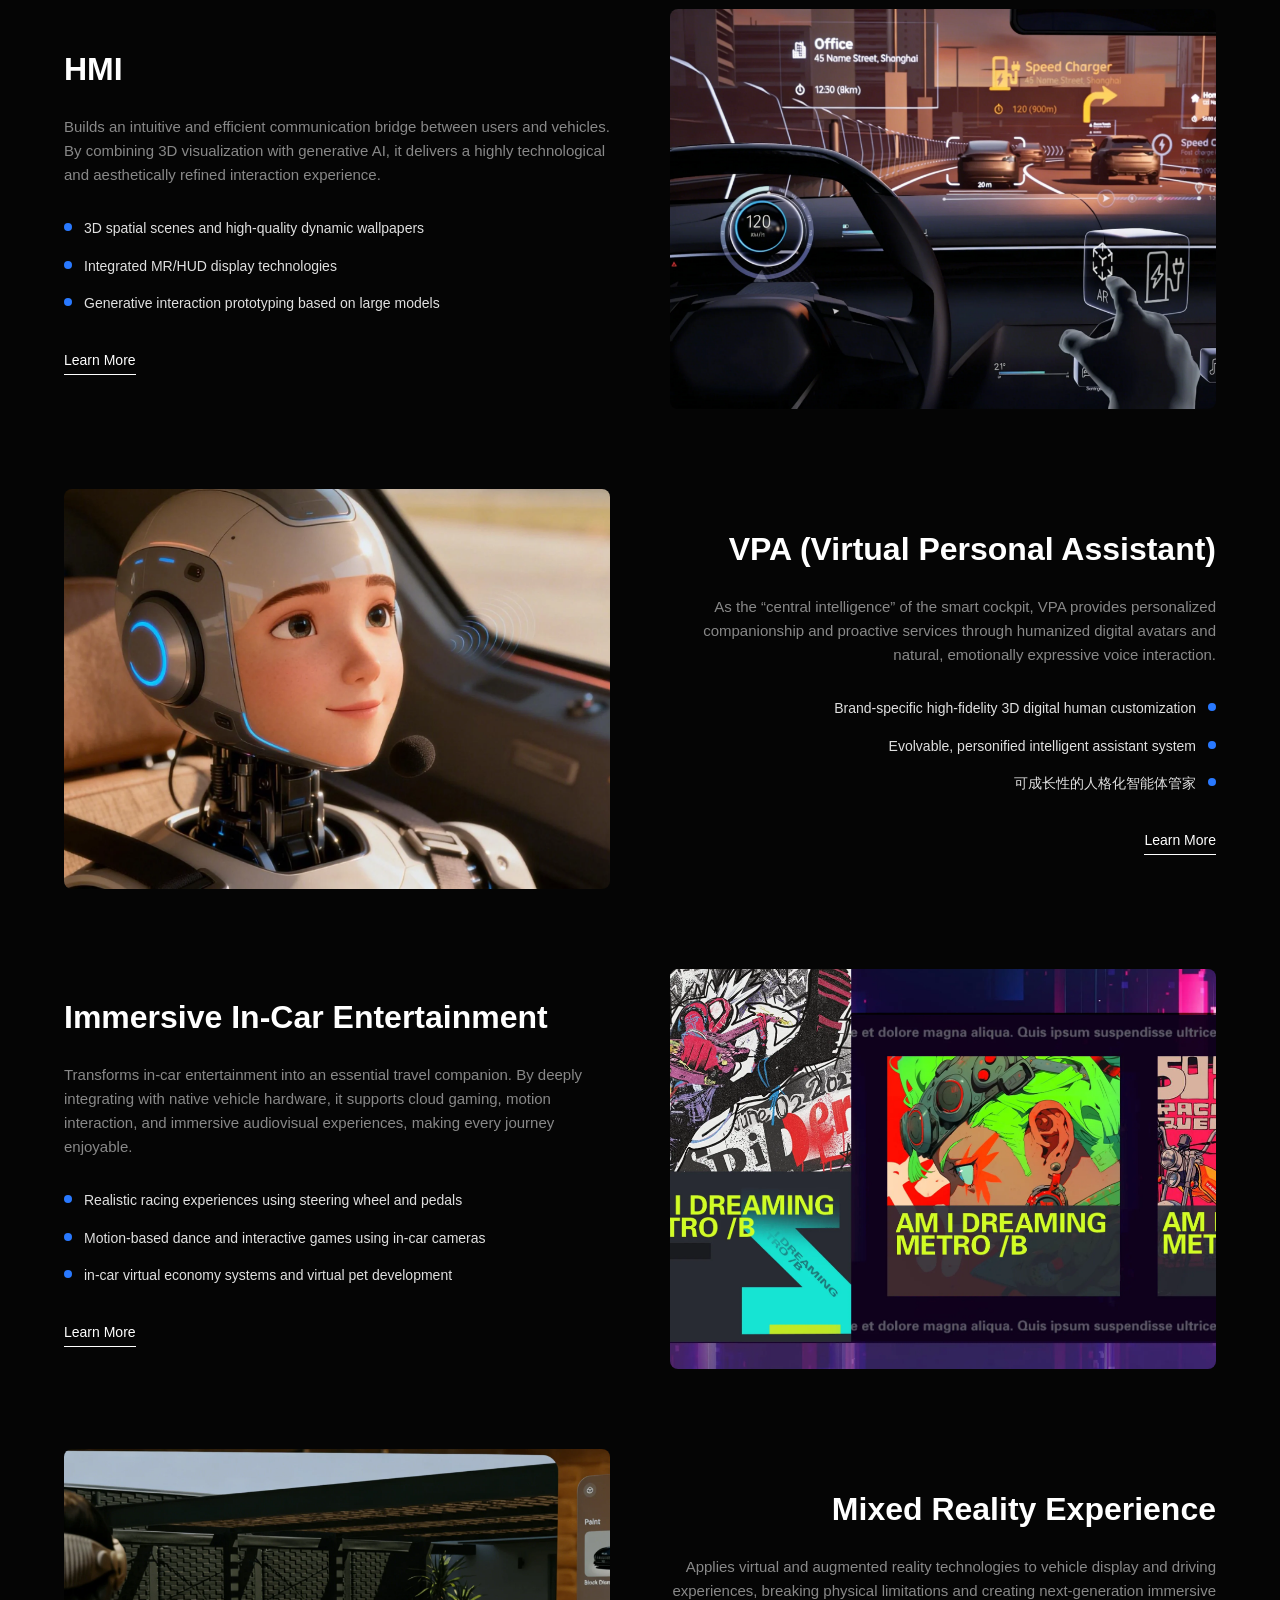
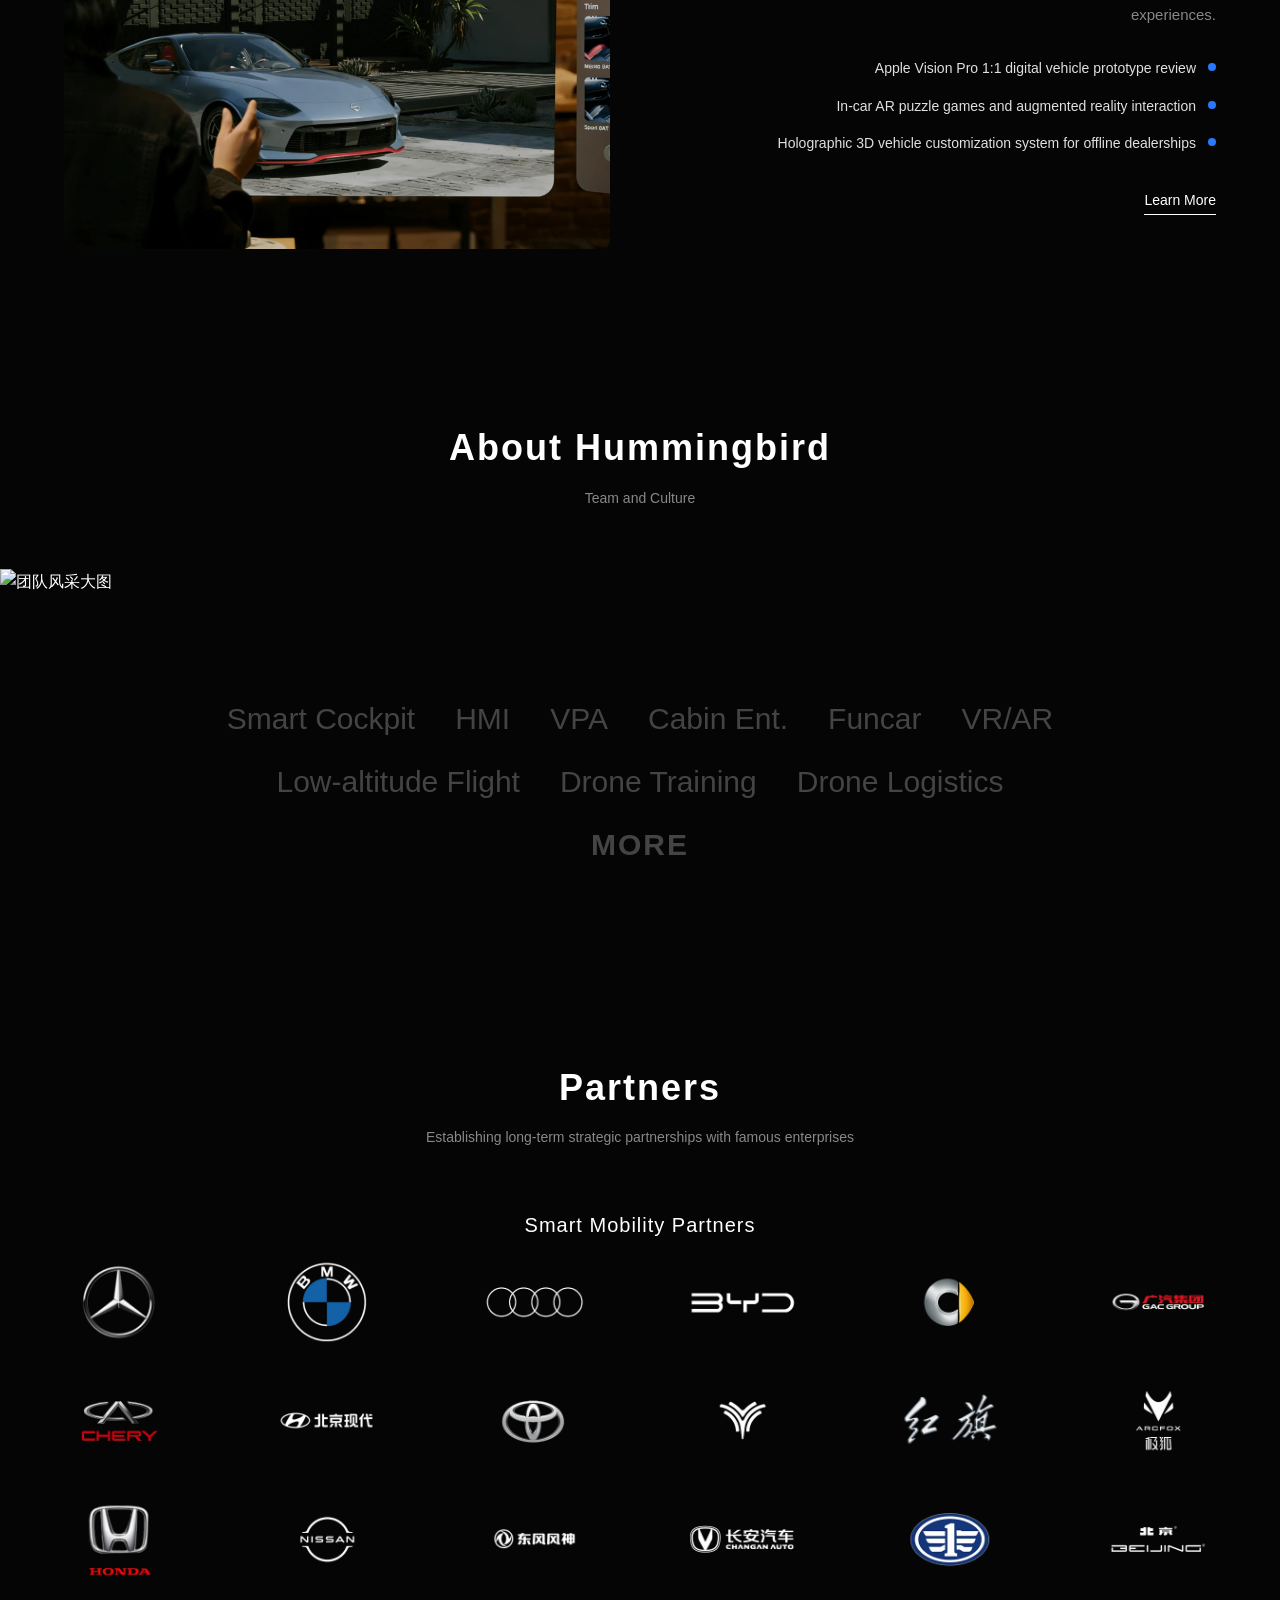
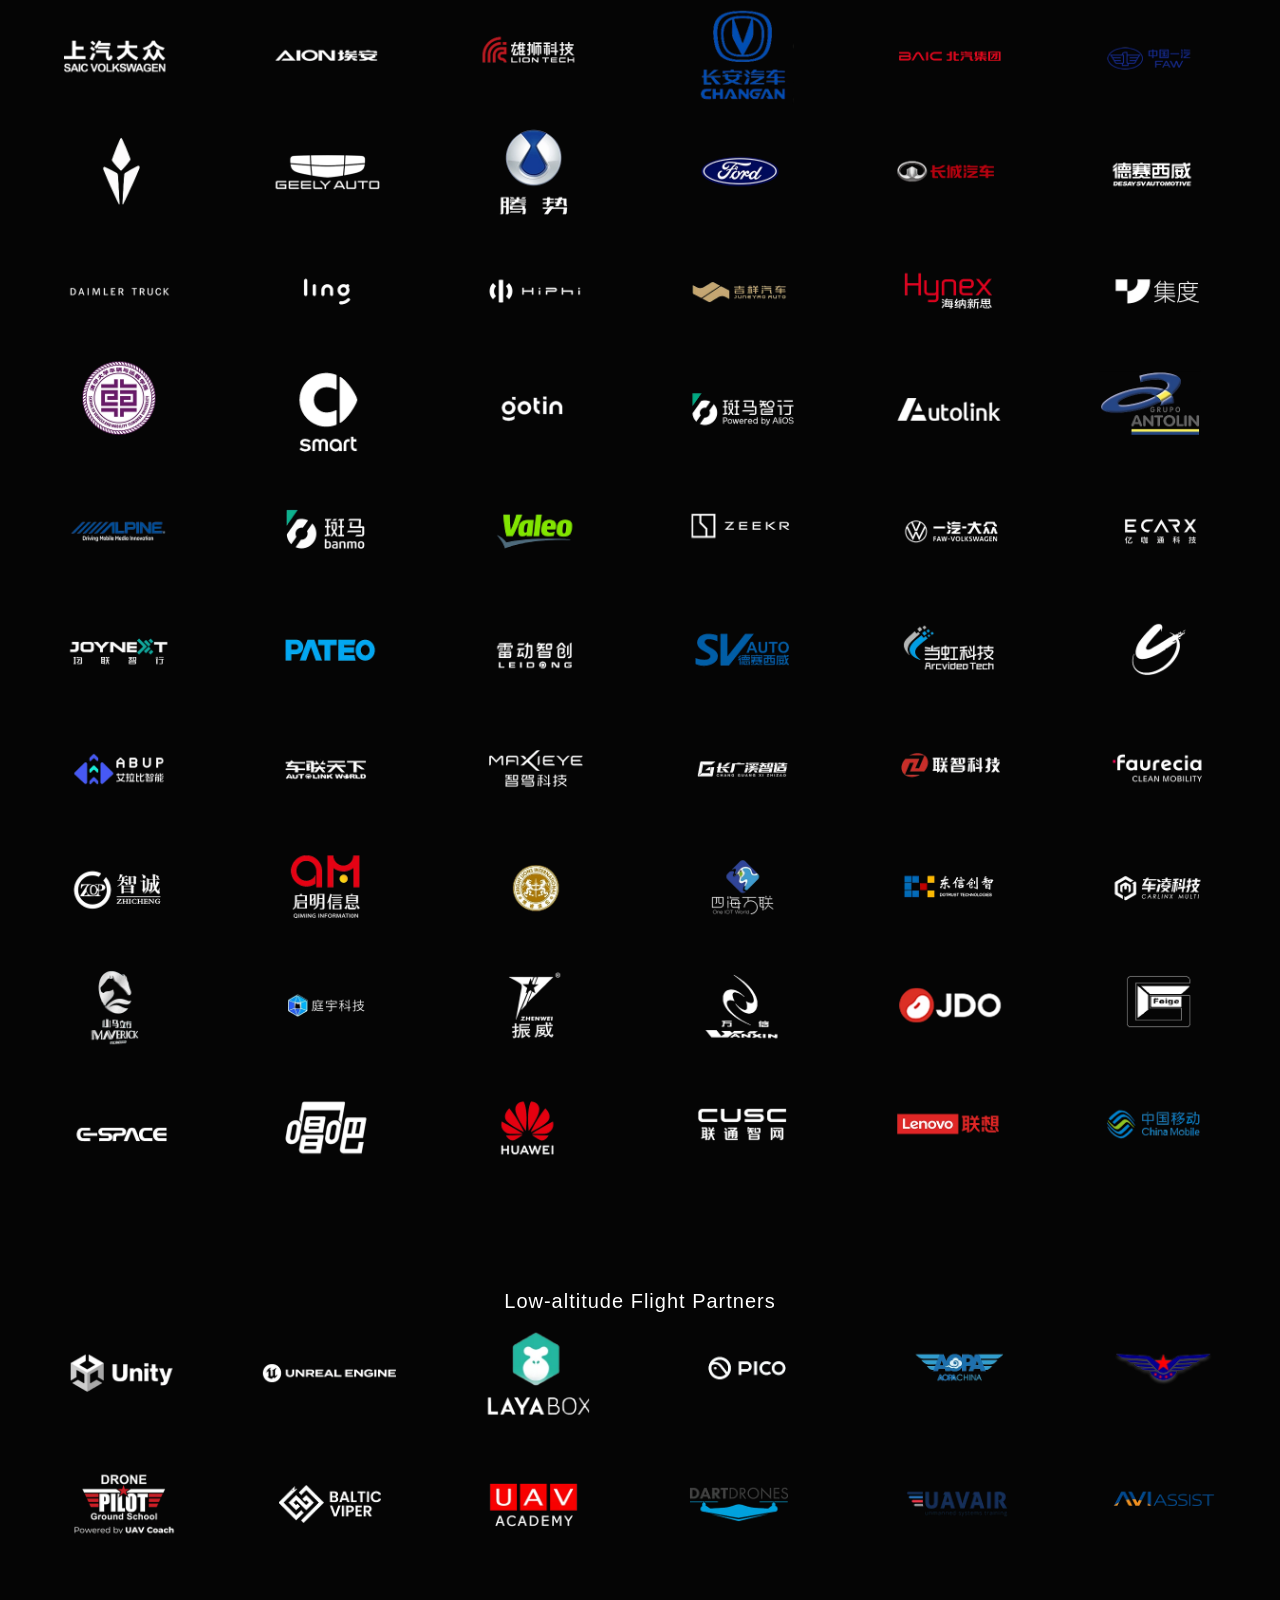
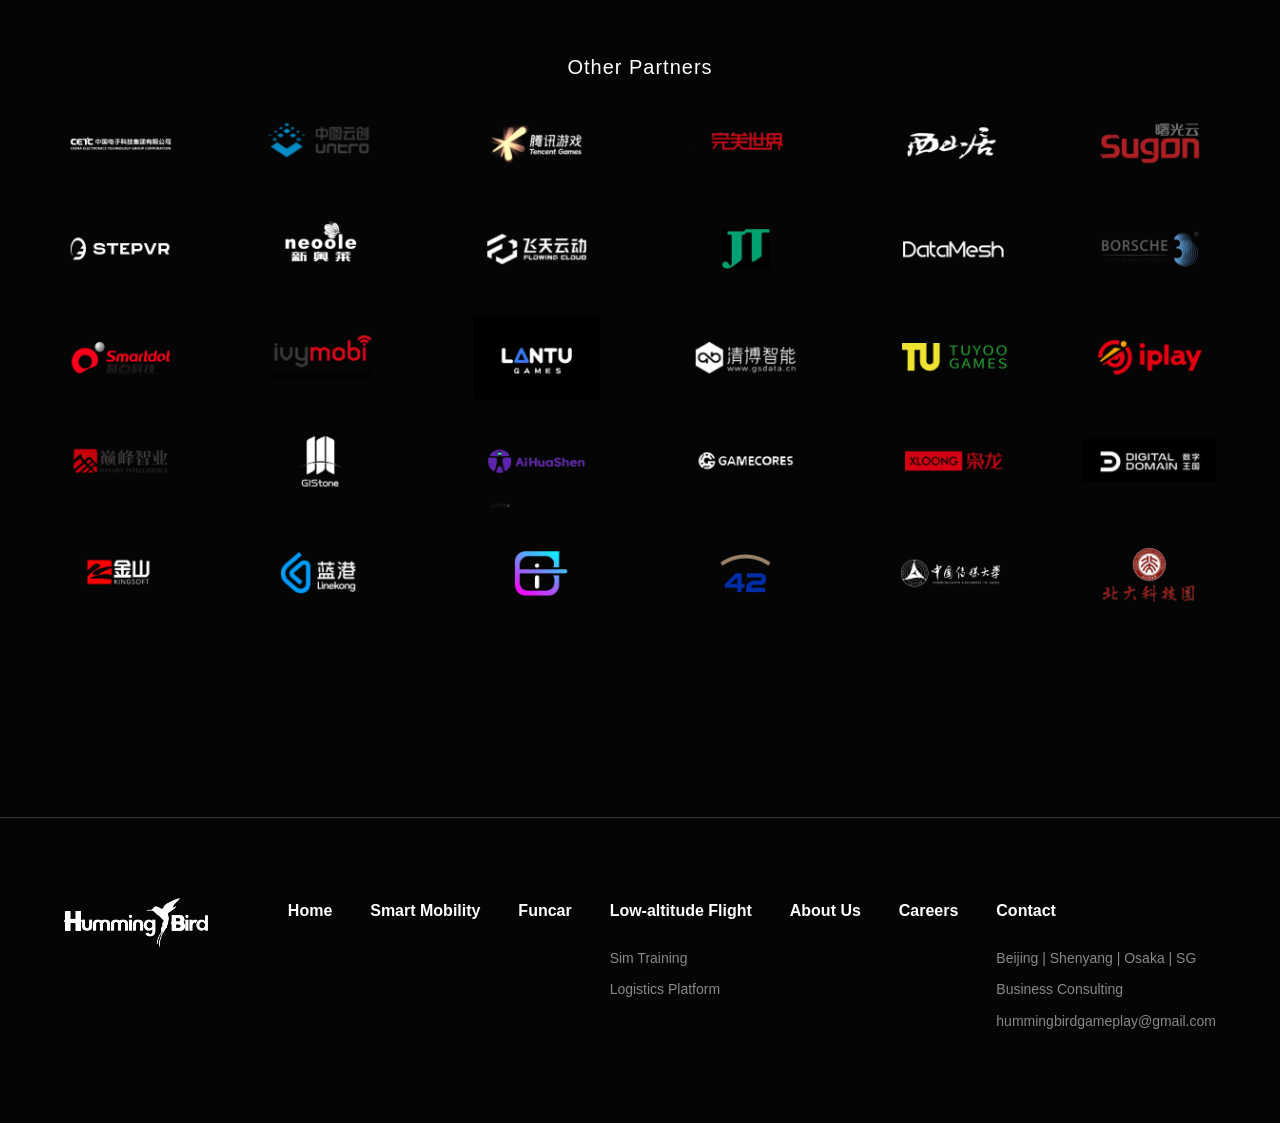
==== commit 7d8bae1b: "更新" ====
--- a/index.html
+++ b/index.html
@@ -389,7 +389,7 @@
                     <div class="f-links">
                         <span data-i18n="footer.col5.l1">北京|沈阳|日本大阪|新加坡</span>
                         <span data-i18n="footer.col5.l2">商务咨询</span>
-                        <span data-i18n="footer.col5.l3">business@hummingbird.com</span>
+                        <span data-i18n="footer.col5.l3">hummingbirdgameplay@gmail.com</span>
                     </div>
                 </div>
             </div>
--- a/style.css
+++ b/style.css
@@ -511,14 +511,46 @@
 .corp-img-row img { width: 100%; height: 100%; object-fit: cover; display: block; }
 .corp-img-row img:not([src]), .corp-img-row img[src=""] { background-color: #111 !important; border-bottom: 1px solid #222 !important; }
 
-/* 联系我们专属全屏 Hero */
-.hero-contact-full { position: relative; z-index: 1; height: 100vh; display: flex; flex-direction: column; justify-content: center; align-items: center; text-align: center; padding-top: 40px; overflow: hidden; }
-.hc-bg-img { position: absolute !important; top: 0; left: 0; width: 100%; height: 100%; object-fit: cover; z-index: -1; }
-.hc-content { transform: translateY(-80px); }
-.hc-top { font-weight: 300; letter-spacing: 1px; margin-top: -10px; margin-bottom: 130px; color: rgba(255, 255, 255, 1); }
-.hc-main { font-size: 80px; letter-spacing: 5px; font-weight: 400; margin-top: 160px; margin-bottom: 10px; line-height: 1; color: #fff; }
-.hc-sub { font-size: 16px; letter-spacing: 5px; margin-bottom: 180px; font-weight: 300; color: #fff; }
-.hc-desc, .hc-desc-en { font-size: 16px; color: #ffffff; line-height: 1.8; }
+/* ==========================================================================
+   联系我们页面 - 专属半高 Hero (视觉同“加入我们”，标签完全独立)
+   ========================================================================== */
+
+/* 1. 控制高度，不再是全屏 100vh，而是清爽的 450px */
+.hero-contact-half { 
+    height: 450px !important; 
+    min-height: auto !important; 
+}
+
+/* 2. 主标题：大字号 + 粗体 */
+.hc-title { 
+    font-size: 56px !important; 
+    font-weight: 700 !important; 
+    color: #fff !important; 
+    margin-bottom: 20 !important; 
+    margin-top: 0 !important;
+    letter-spacing: 4px; 
+    line-height: 1.2;
+}
+
+
+
+/* 4. 副标题：小字号 + 浅灰色 */
+.hc-subtitle { 
+    font-size: 18px !important; 
+    color: #cccccc !important; 
+    margin-top: 0 !important; 
+    margin-bottom: 0 !important;
+    letter-spacing: 1px; 
+    font-weight: normal !important;
+}
+
+/* 5. 手机与平板端响应式适配 */
+@media (max-width: 768px) {
+    .hero-contact-half { height: 300px !important; }
+    .hc-title { font-size: 36px !important; letter-spacing: 2px; }
+    .hc-subtitle { font-size: 15px !important; padding: 0 20px; }
+    .hc-divider { margin: 15px auto; }
+}
 
 .contact-block-title { text-align: center; margin-bottom: 50px; }
 .title-bar { display: none; }
@@ -1035,7 +1067,7 @@
     border: 1px solid #222;
     box-shadow: 0 20px 50px rgba(0,0,0,0.3);
 }
-.careers-message h2 { font-size: 32px; margin-bottom: 25px; color: var(--accent-color); letter-spacing: 2px; }
+.careers-message h2 { font-size: 32px; margin-bottom: 25px; color: var(--accent-color); letter-spacing: 4px; }
 .careers-message p { font-size: 16px; line-height: 1.9; color: #e0e0e0; margin-bottom: 15px; text-align: justify; }
 
 /* 3. 职位卡片网格布局 */
@@ -1106,4 +1138,69 @@
     .careers-message h2 { font-size: 24px; }
     .careers-message p { font-size: 15px; }
     .job-card h3 { font-size: 22px; }
+}
+
+/* ==========================================================================
+   加入我们页面 - 简历投递 CTA 模块
+   ========================================================================== */
+.careers-cta {
+    text-align: center;
+    padding: 0 5% 120px 5%;
+    background-color: var(--bg-color); /* 融入黑色背景 */
+}
+.careers-cta h3 {
+    font-size: 32px;
+    color: #fff;
+    margin-bottom: 15px;
+    letter-spacing: 2px;
+}
+.careers-cta p {
+    font-size: 16px;
+    color: #888;
+    margin-bottom: 40px;
+}
+/* 邮箱按钮设计成发光线框风格，科技感强 */
+.cta-email {
+    display: inline-block;
+    font-size: 24px;
+    color: var(--accent-color);
+    font-weight: bold;
+    padding: 16px 50px;
+    border: 2px solid var(--accent-color);
+    border-radius: 50px;
+    transition: all 0.3s ease;
+    font-family: Arial, sans-serif;
+}
+.cta-email:hover {
+    background-color: var(--accent-color);
+    color: #fff;
+    box-shadow: 0 10px 30px rgba(41, 121, 255, 0.4);
+    transform: translateY(-3px);
+}
+
+/* 手机端适配邮箱大小 */
+@media (max-width: 768px) {
+    .careers-cta h3 { font-size: 26px; }
+    .cta-email { font-size: 18px; padding: 12px 30px; }
+}
+
+
+/* ==========================================================================
+   修复：多语言简介区长文本溢出边界问题
+   ========================================================================== */
+
+/* 1. 取消所有简介段落的强制不换行限制，允许长英文/日文自然换行 */
+.intro p,
+.cases-intro p,
+.ais-intro-box p {
+    white-space: normal !important; 
+}
+
+/* 2. 收拢外层容器的最大宽度，让多行文字排版更紧凑、阅读更舒适 */
+.intro,
+.cases-intro,
+.ais-intro-box {
+    max-width: 1200px !important;
+    margin-left: auto !important;
+    margin-right: auto !important;
 }
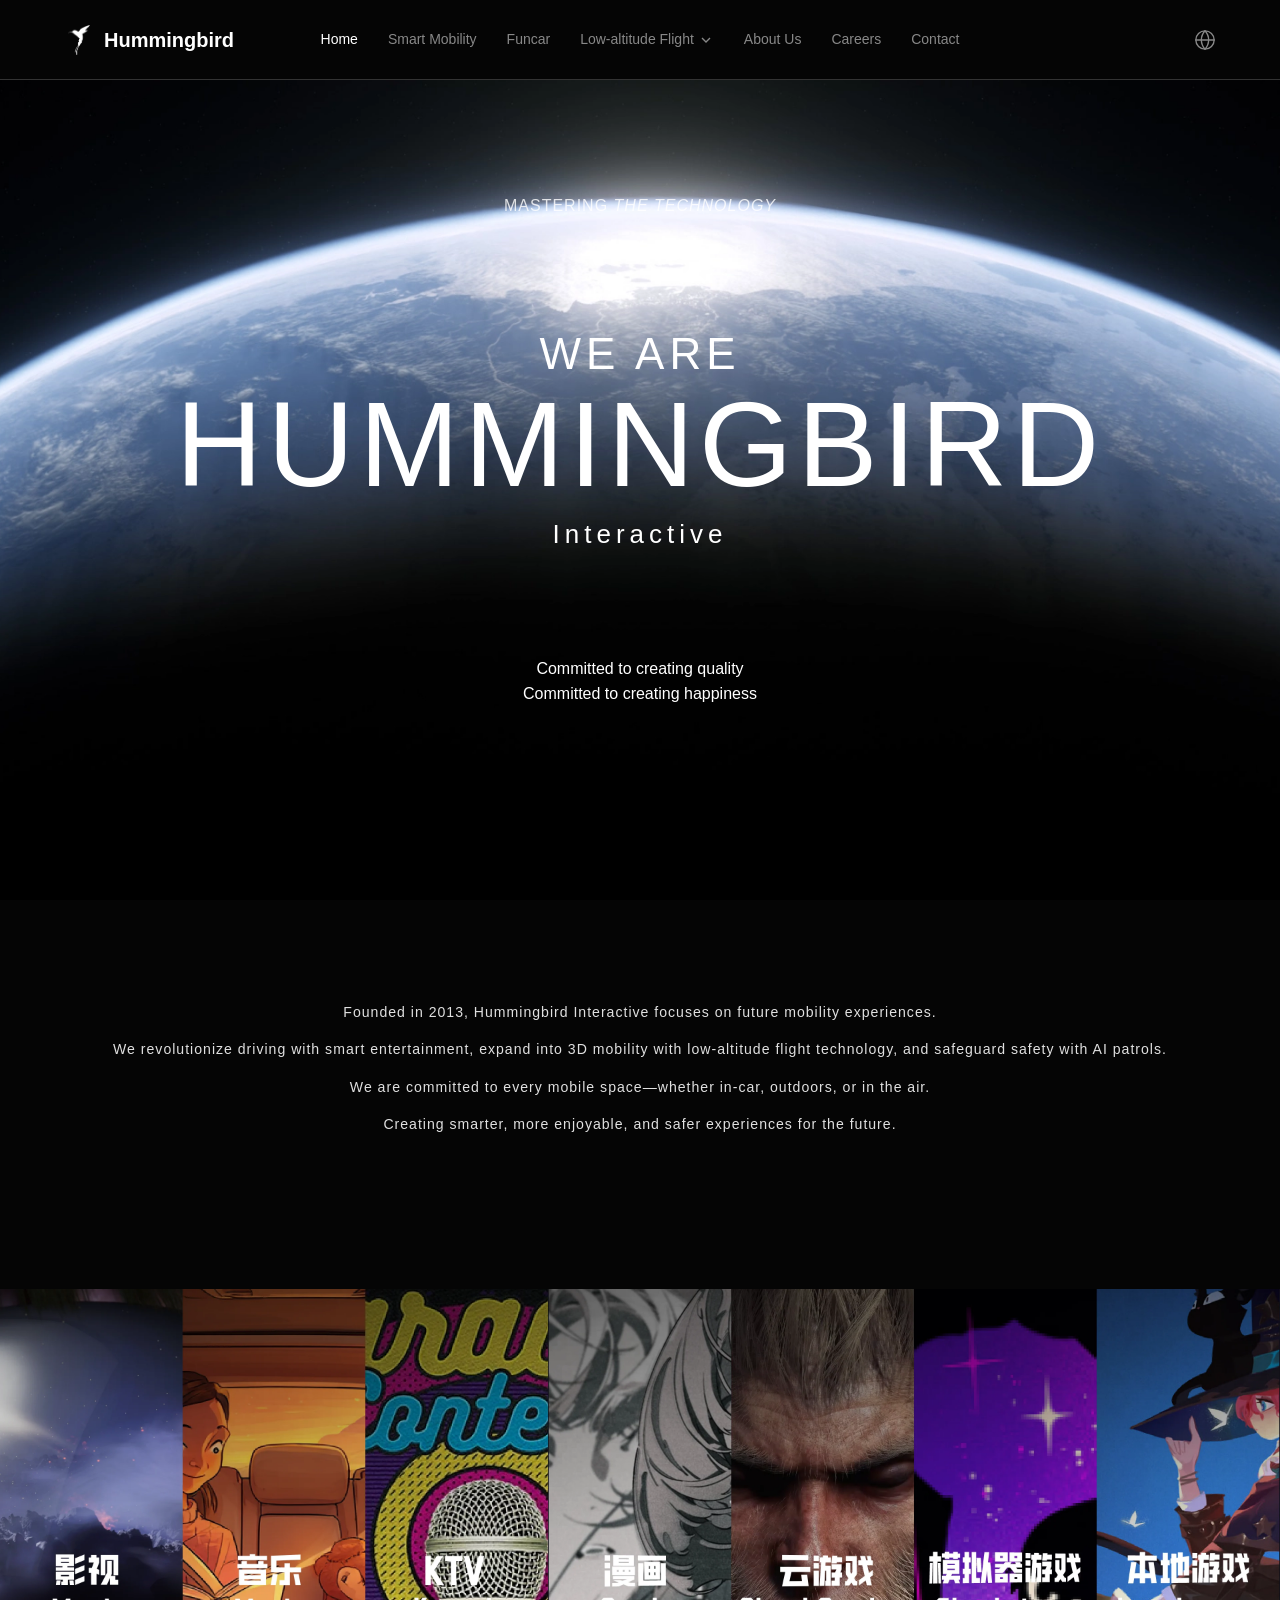
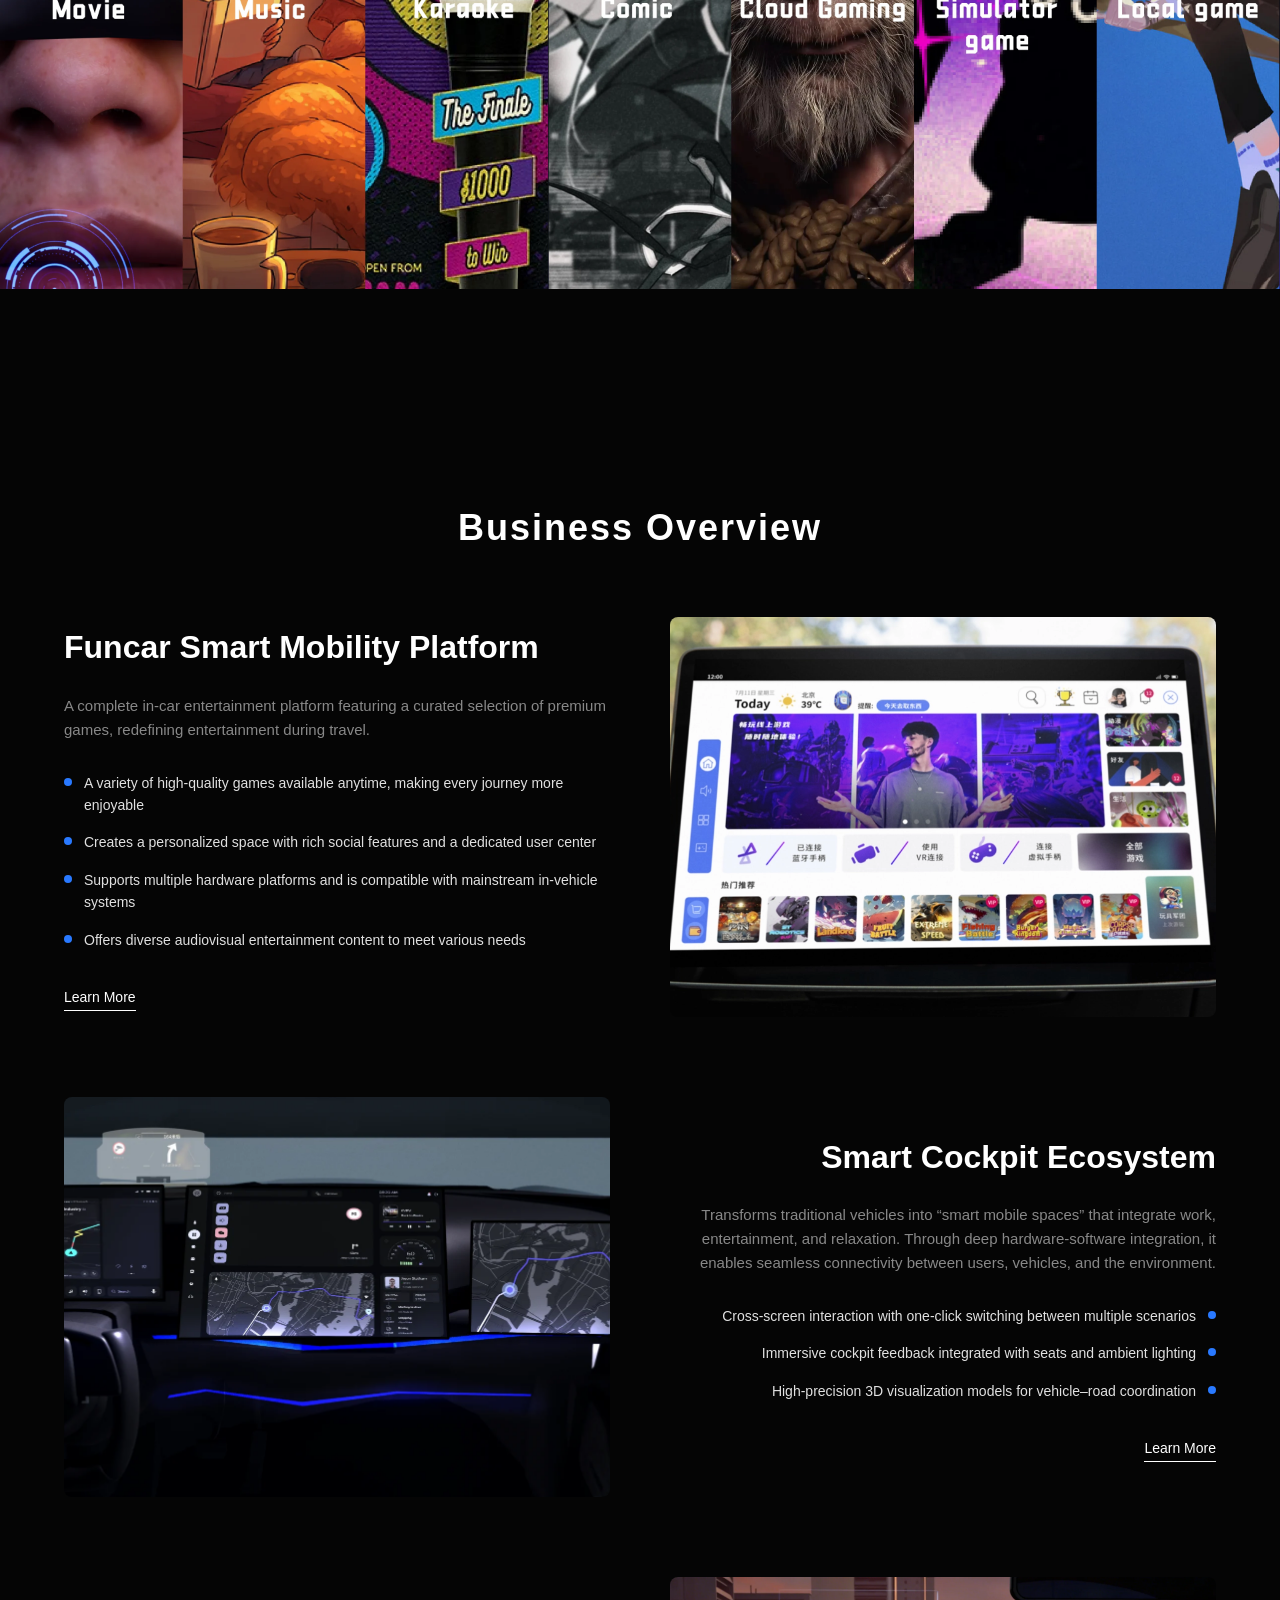
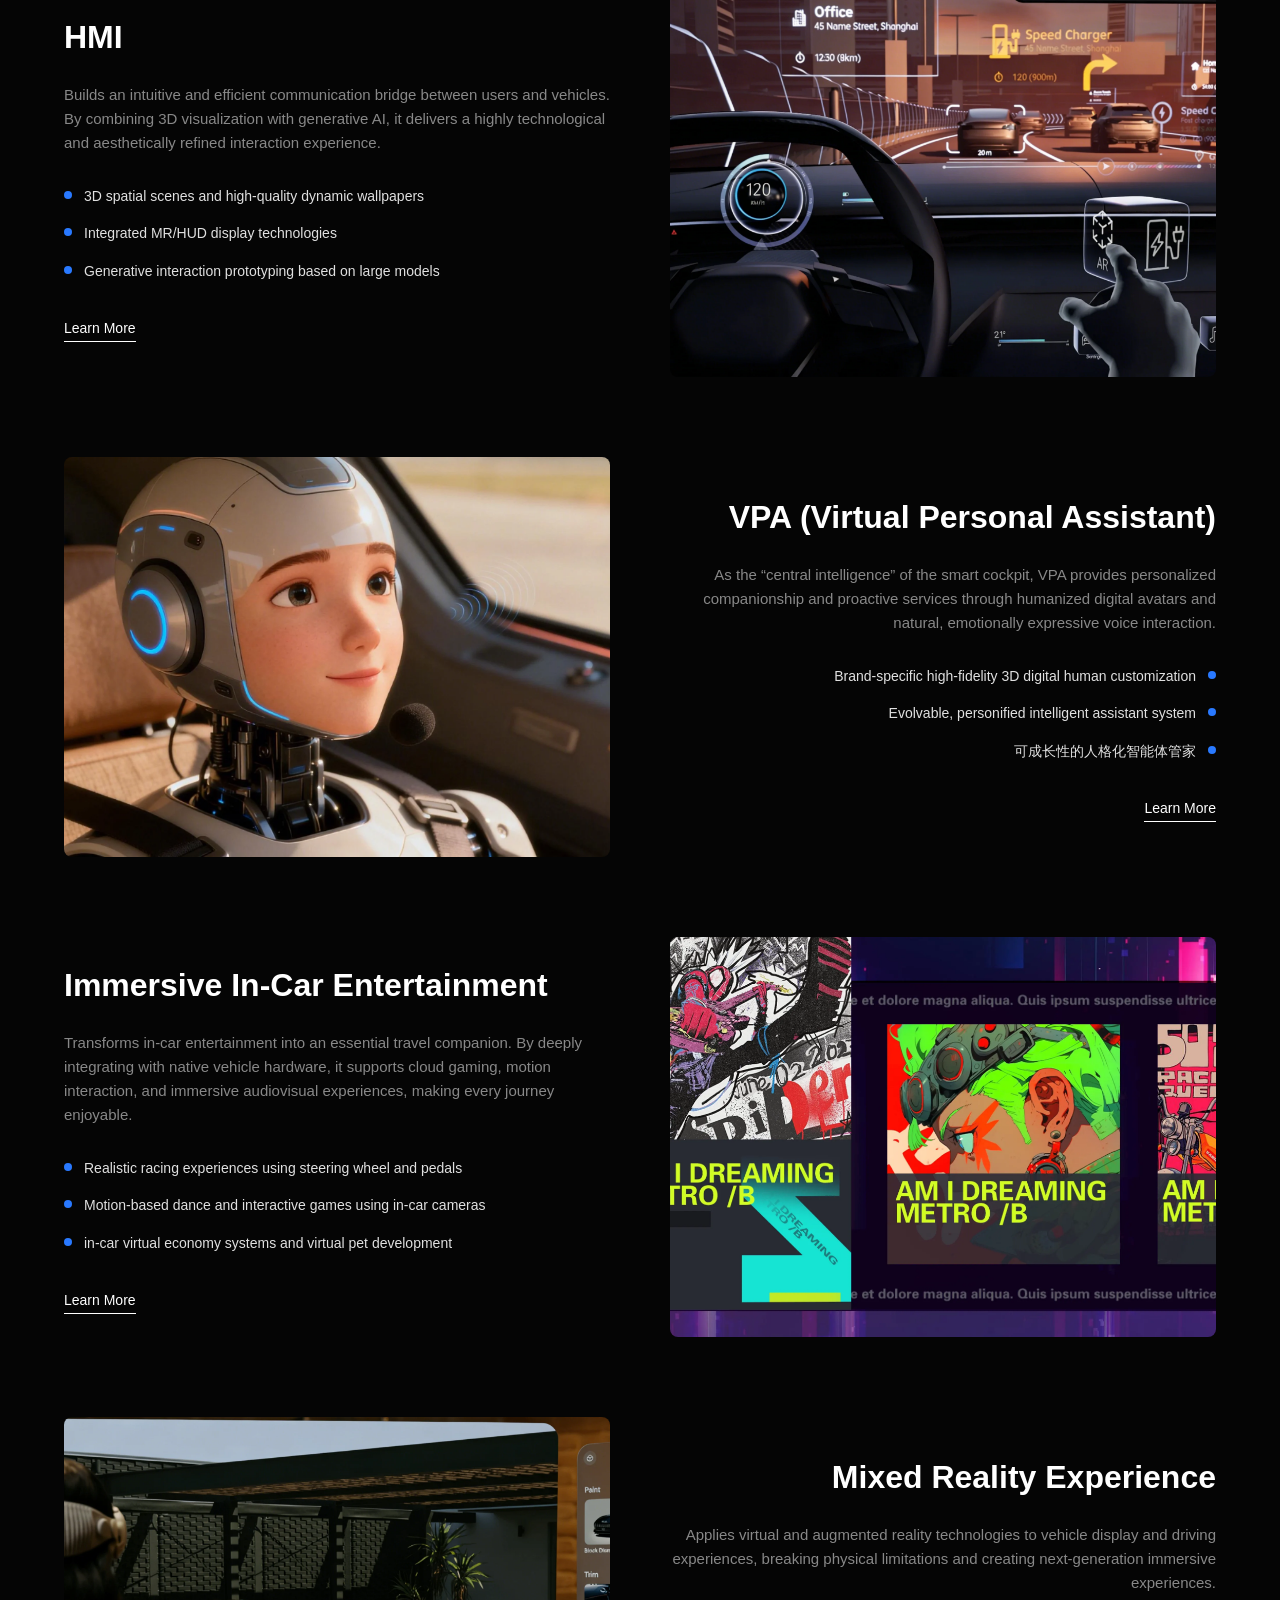
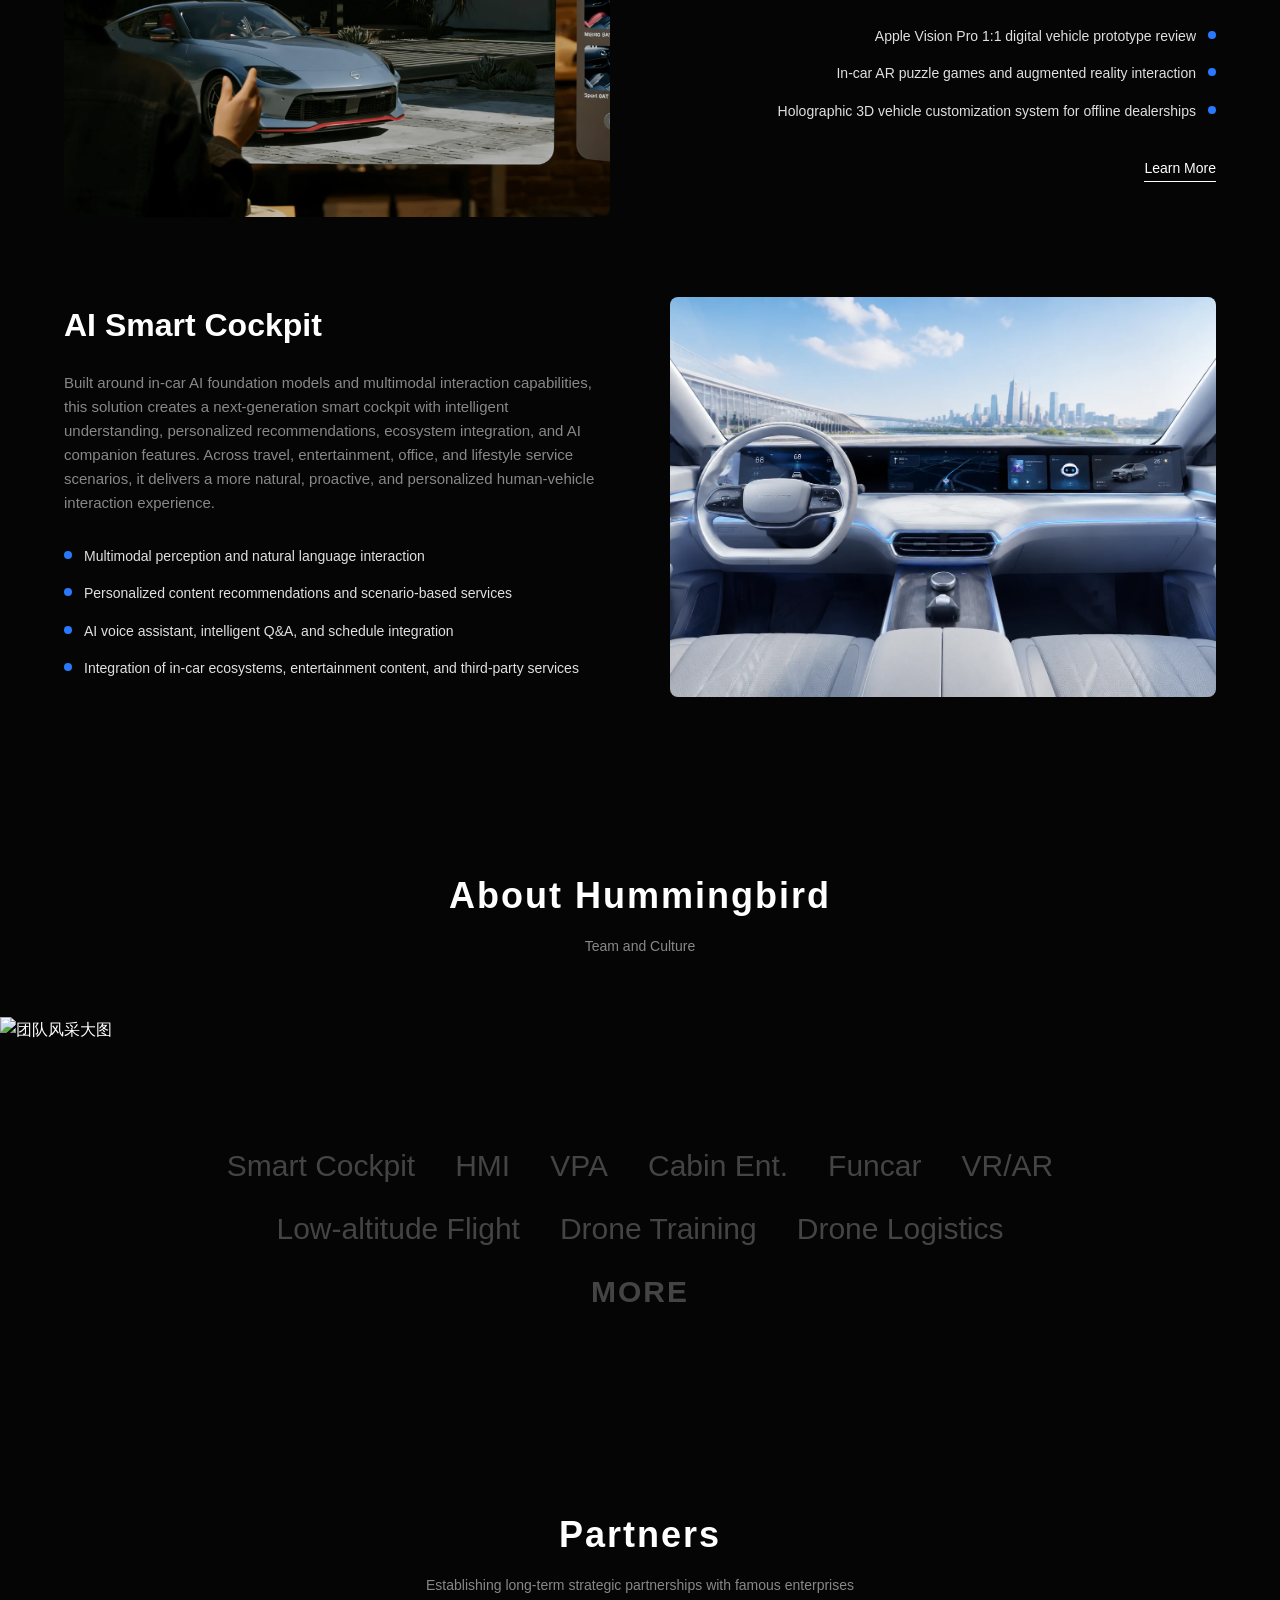
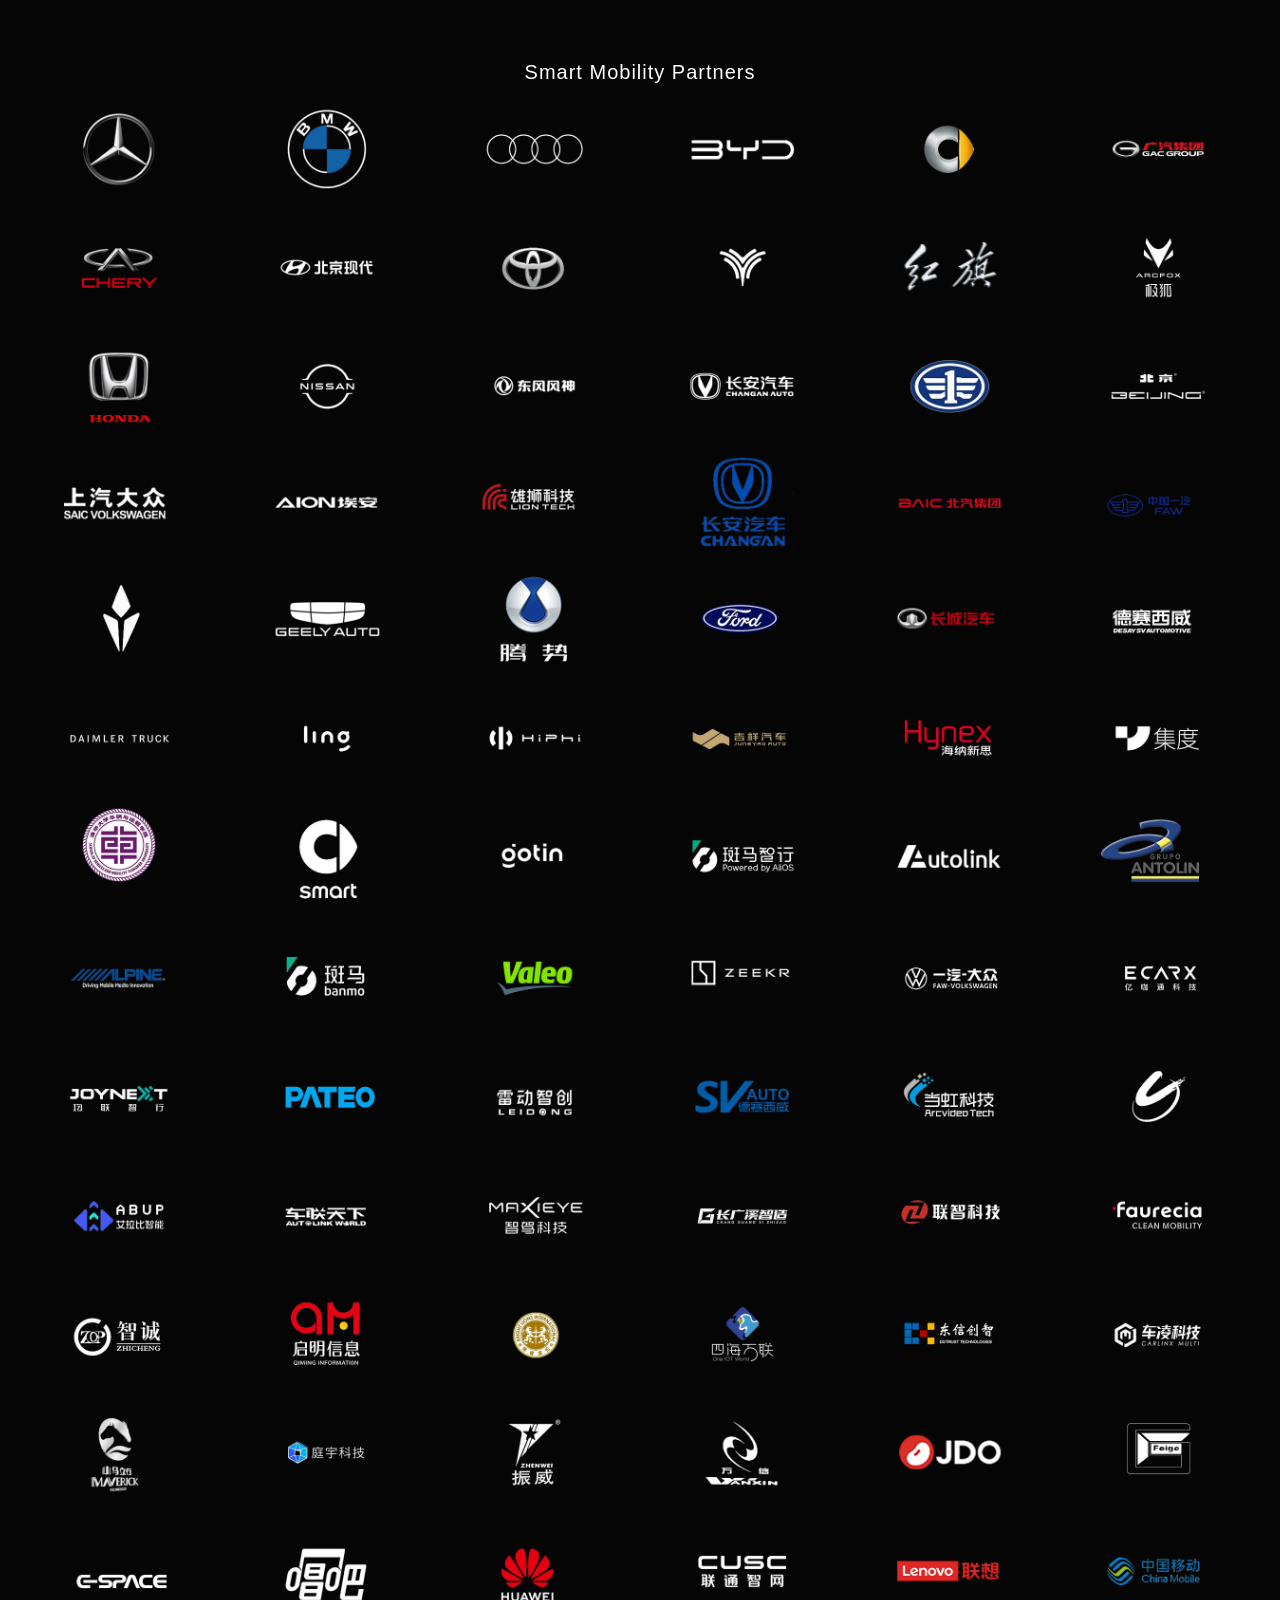
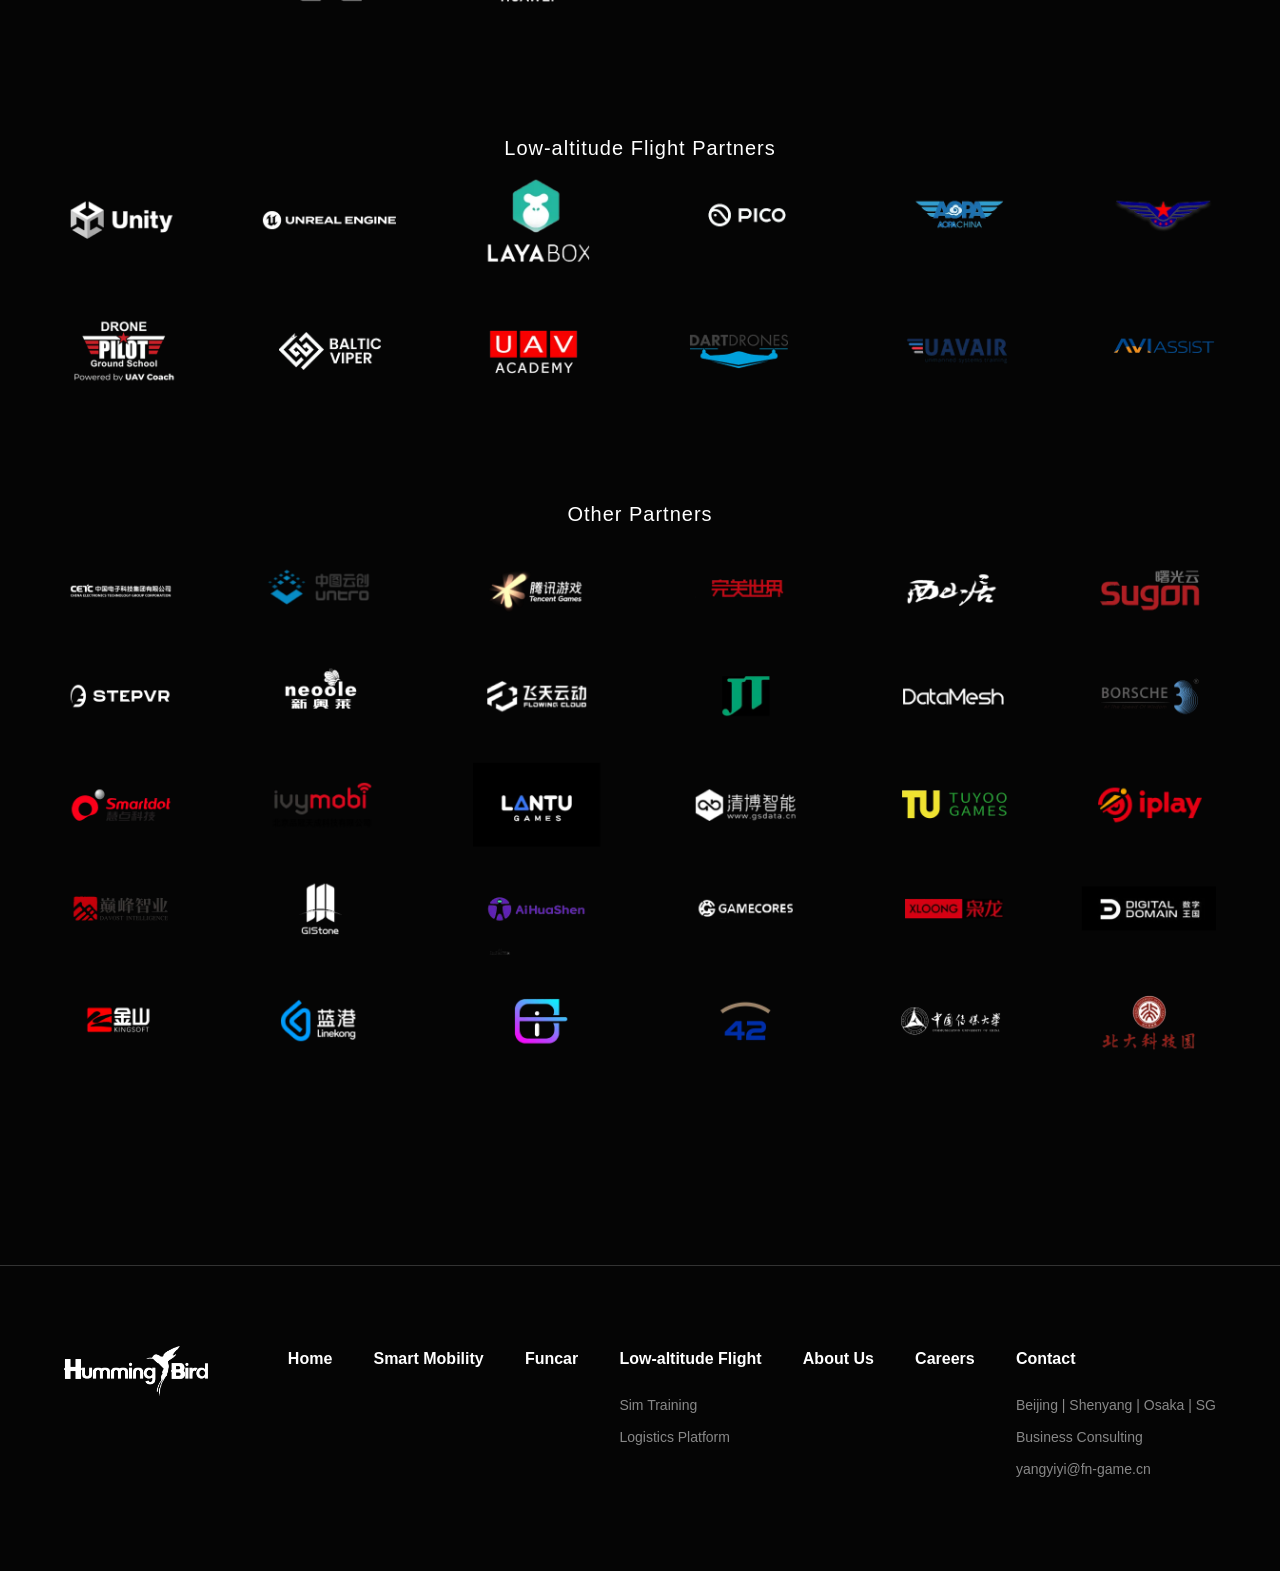
==== commit a6d55498: "更新" ====
--- a/index.html
+++ b/index.html
@@ -155,7 +155,7 @@
     <section class="business-overview section-padding" id="cases">
         <div class="section-title">
             <h2 data-i18n="business.title">业务概览</h2>
-            <p data-i18n="business.desc">四大核心业务领域</p>
+            
         </div>
 
         <!-- 首页案例展示区 -->
@@ -264,6 +264,25 @@
                 </div>
                 <div class="case-img-wrapper">
                     <img class="case-img" src="./images/cases5-1.webp" alt="VR/AR技术">
+                </div>
+            </div>
+
+            <!-- Case 07: AI智能驾驶舱 (正向排版：左字右图) -->
+            <div class="case-row">
+                <div class="case-text">
+                    <h3 data-i18n="cases.c7.title">AI智能驾驶舱</h3>
+                    <p data-i18n="cases.c7.desc">以车载AI大模型和多模态交互能力为核心，打造具备理解、推荐、协同与陪伴能力的下一代智能座舱。围绕出行、娱乐、办公和生活服务场景，提供更自然、更主动、更个性化的人车交互体验。</p>
+                    <ul class="case-list">
+                        <li data-i18n="cases.c7.l1">多模态感知与自然语言交互</li>
+                        <li data-i18n="cases.c7.l2">个性化内容推荐与场景服务</li>
+                        <li data-i18n="cases.c7.l3">AI语音助手、智能问答与行程协同</li>
+                        <li data-i18n="cases.c7.l4">车机生态、娱乐内容与第三方服务融合</li>
+                    </ul>
+                    
+                </div>
+                <div class="case-img-wrapper">
+                    <!-- 请记得在 images 文件夹下放一张 AI 驾驶舱的配图哦 -->
+                    <img class="case-img" src="./images/index-ai-cockpit.webp" alt="AI智能驾驶舱">
                 </div>
             </div>
 
@@ -389,7 +408,7 @@
                     <div class="f-links">
                         <span data-i18n="footer.col5.l1">北京|沈阳|日本大阪|新加坡</span>
                         <span data-i18n="footer.col5.l2">商务咨询</span>
-                        <span data-i18n="footer.col5.l3">hummingbirdgameplay@gmail.com</span>
+                        <span data-i18n="footer.col5.l3">yangyiyi@fn-game.cn</span>
                     </div>
                 </div>
             </div>
--- a/style.css
+++ b/style.css
@@ -181,7 +181,7 @@
 .acc-grid { display: grid; grid-template-columns: 1fr 1fr; gap: 30px; margin-bottom: 80px; }
 .acc-card { background-color: #111 !important; border-radius: 30px !important; padding: 0 !important; display: flex; gap: 20px; align-items: stretch; overflow: hidden; }
 .acc-img-placeholder { flex: 1.2 !important; background-color: transparent !important; border-radius: 30px 0 0 30px !important; display: flex; align-items: center; justify-content: center; padding: 0 !important; overflow: hidden; }
-.acc-img-placeholder img { width: 100%; height: 100%; object-fit: cover; display: block; }
+.acc-img-placeholder img { width: 100%; height: 100%; object-fit: cover; object-position: left center; display: block; }
 .acc-info { flex: 1; display: flex; flex-direction: column; justify-content: center; padding: 40px 40px 40px 10px; }
 .acc-info h3 { font-size: 24px !important; font-weight: bold; margin-bottom: 10px; }
 .acc-desc { color: #888; font-size: 14px; margin-bottom: 25px; }
@@ -580,8 +580,83 @@
 .biz-qr p { color: #333; font-size: 12px; font-weight: bold; }
 
 .social-grid { display: flex; flex-direction: column; align-items: center; gap: 20px; }
-.social-item { display: flex; align-items: center; background-color: #111; padding: 20px 40px; border-radius: 8px; width: 100%; max-width: 350px; gap: 20px; transition: transform 0.3s, background-color 0.3s; border: 1px solid #222; }
-.social-item:hover { background-color: #161616; transform: translateY(-3px); border-color: #333; }
+/* ==========================================================================
+   社交媒体模块 - 鼠标悬浮显示二维码特效
+   ========================================================================== */
+
+.social-grid { display: flex; flex-direction: column; align-items: center; gap: 20px; }
+
+.social-item { 
+    position: relative; /* 【关键】必须加上 relative，二维码才能根据它来定位 */
+    display: flex; 
+    align-items: center; 
+    background-color: #111; 
+    padding: 20px 40px; 
+    border-radius: 8px; 
+    width: 100%; 
+    max-width: 350px; 
+    gap: 20px; 
+    transition: transform 0.3s, background-color 0.3s, border-color 0.3s; 
+    border: 1px solid #222; 
+    cursor: pointer; /* 鼠标放上去变成小手，暗示可以交互 */
+}
+
+.social-item:hover { 
+    background-color: #161616; 
+    border-color: #333; 
+}
+
+.social-icon { width: 40px; height: 40px; flex-shrink: 0; }
+.social-icon img { width: 100%; height: 100%; object-fit: contain; }
+.social-text { text-align: left; }
+.social-text h4 { color: #fff; font-size: 16px; margin-bottom: 2px; }
+.social-text p { color: #888; font-size: 13px; margin: 0; }
+
+/* --- 【新增】二维码默认隐藏弹窗 --- */
+.social-qr {
+    position: absolute;
+    bottom: 100%; /* 定位在卡片的正上方 */
+    left: 50%;
+    transform: translate(-50%, 10px); /* 默认往下偏一点 */
+    width: 150px;
+    height: 150px;
+    background-color: #fff;
+    padding: 10px;
+    border-radius: 12px;
+    box-shadow: 0 15px 40px rgba(0,0,0,0.5);
+    opacity: 0;
+    visibility: hidden;
+    transition: all 0.3s cubic-bezier(0.25, 0.46, 0.45, 0.94); /* 丝滑弹出的曲线 */
+    z-index: 10;
+    pointer-events: none; /* 防止鼠标误触导致弹窗闪烁 */
+}
+
+/* 弹窗底部的小三角指示器 */
+.social-qr::after {
+    content: '';
+    position: absolute;
+    top: 100%; /* 在白框的正下方 */
+    left: 50%;
+    transform: translateX(-50%);
+    border-width: 8px;
+    border-style: solid;
+    border-color: #fff transparent transparent transparent; /* 画一个向下的白色小三角 */
+}
+
+.social-qr img {
+    width: 100%;
+    height: 100%;
+    object-fit: contain;
+    display: block;
+}
+
+/* --- 【新增】鼠标悬浮时，二维码浮现 --- */
+.social-item:hover .social-qr {
+    opacity: 1;
+    visibility: visible;
+    transform: translate(-50%, -15px); /* 向上浮出 */
+}
+
 .social-icon { width: 40px; height: 40px; flex-shrink: 0; }
 .social-icon img { width: 100%; height: 100%; object-fit: contain; }
 .social-text { text-align: left; }
@@ -857,6 +932,11 @@
         border-radius: 30px 30px 0 0 !important; /* 圆角改为上方 */
     }
     
+    .acc-img-placeholder img {
+        object-position: center center !important; /* 手机端恢复居中显示 */
+    }
+
+    
     /* 文字内容区放在下方 */
     .acc-info { 
         flex: none !important;
@@ -1141,7 +1221,7 @@
 }
 
 /* ==========================================================================
-   加入我们页面 - 简历投递 CTA 模块
+   加入我们页面 - 简历投递 CTA 模块 (双邮箱版)
    ========================================================================== */
 .careers-cta {
     text-align: center;
@@ -1157,15 +1237,36 @@
 .careers-cta p {
     font-size: 16px;
     color: #888;
-    margin-bottom: 40px;
-}
+    margin-bottom: 50px; /* 增加底部间距 */
+}
+
+/* 双邮箱并排容器 */
+.cta-emails-wrapper {
+    display: flex;
+    justify-content: center;
+    gap: 60px; /* 两个邮箱之间的间距 */
+    flex-wrap: wrap; /* 空间不够时允许换行 */
+}
+.cta-email-box {
+    display: flex;
+    flex-direction: column;
+    align-items: center;
+    gap: 15px;
+}
+.cta-email-label {
+    font-size: 16px;
+    color: #fff;
+    font-weight: 600;
+    letter-spacing: 1px;
+}
+
 /* 邮箱按钮设计成发光线框风格，科技感强 */
 .cta-email {
     display: inline-block;
-    font-size: 24px;
+    font-size: 22px;
     color: var(--accent-color);
     font-weight: bold;
-    padding: 16px 50px;
+    padding: 14px 40px;
     border: 2px solid var(--accent-color);
     border-radius: 50px;
     transition: all 0.3s ease;
@@ -1178,9 +1279,10 @@
     transform: translateY(-3px);
 }
 
-/* 手机端适配邮箱大小 */
+/* 手机端适配：改为上下排列并调整字号 */
 @media (max-width: 768px) {
     .careers-cta h3 { font-size: 26px; }
+    .cta-emails-wrapper { gap: 40px; flex-direction: column; }
     .cta-email { font-size: 18px; padding: 12px 30px; }
 }
 
@@ -1203,4 +1305,47 @@
     max-width: 1200px !important;
     margin-left: auto !important;
     margin-right: auto !important;
+}
+
+
+
+/* ==========================================================================
+   加入我们页面 - 办公地点分隔标题样式
+   ========================================================================== */
+
+.office-title-wrap {
+    text-align: center;
+    margin: 40px 0 40px 0;
+    padding: 0 5%;
+}
+
+.office-title {
+    display: inline-flex;
+    align-items: center;
+    gap: 12px;
+    font-size: 24px;
+    color: #fff;
+    font-weight: 600;
+    letter-spacing: 2px;
+    padding: 12px 35px;
+   
+}
+
+/* 蓝色发光点点缀 */
+.office-title::before {
+    content: '';
+    width: 10px;
+    height: 10px;
+    border-radius: 50%;
+    background-color: var(--accent-color);
+    box-shadow: 0 0 12px var(--accent-color);
+}
+
+/* 修正下方网格的底部间距 */
+.careers-jobs .jobs-grid:first-of-type {
+    padding-bottom: 60px; /* 两地职位之间的间距 */
+}
+
+@media (max-width: 768px) {
+    .office-title { font-size: 20px; padding: 10px 25px; }
 }
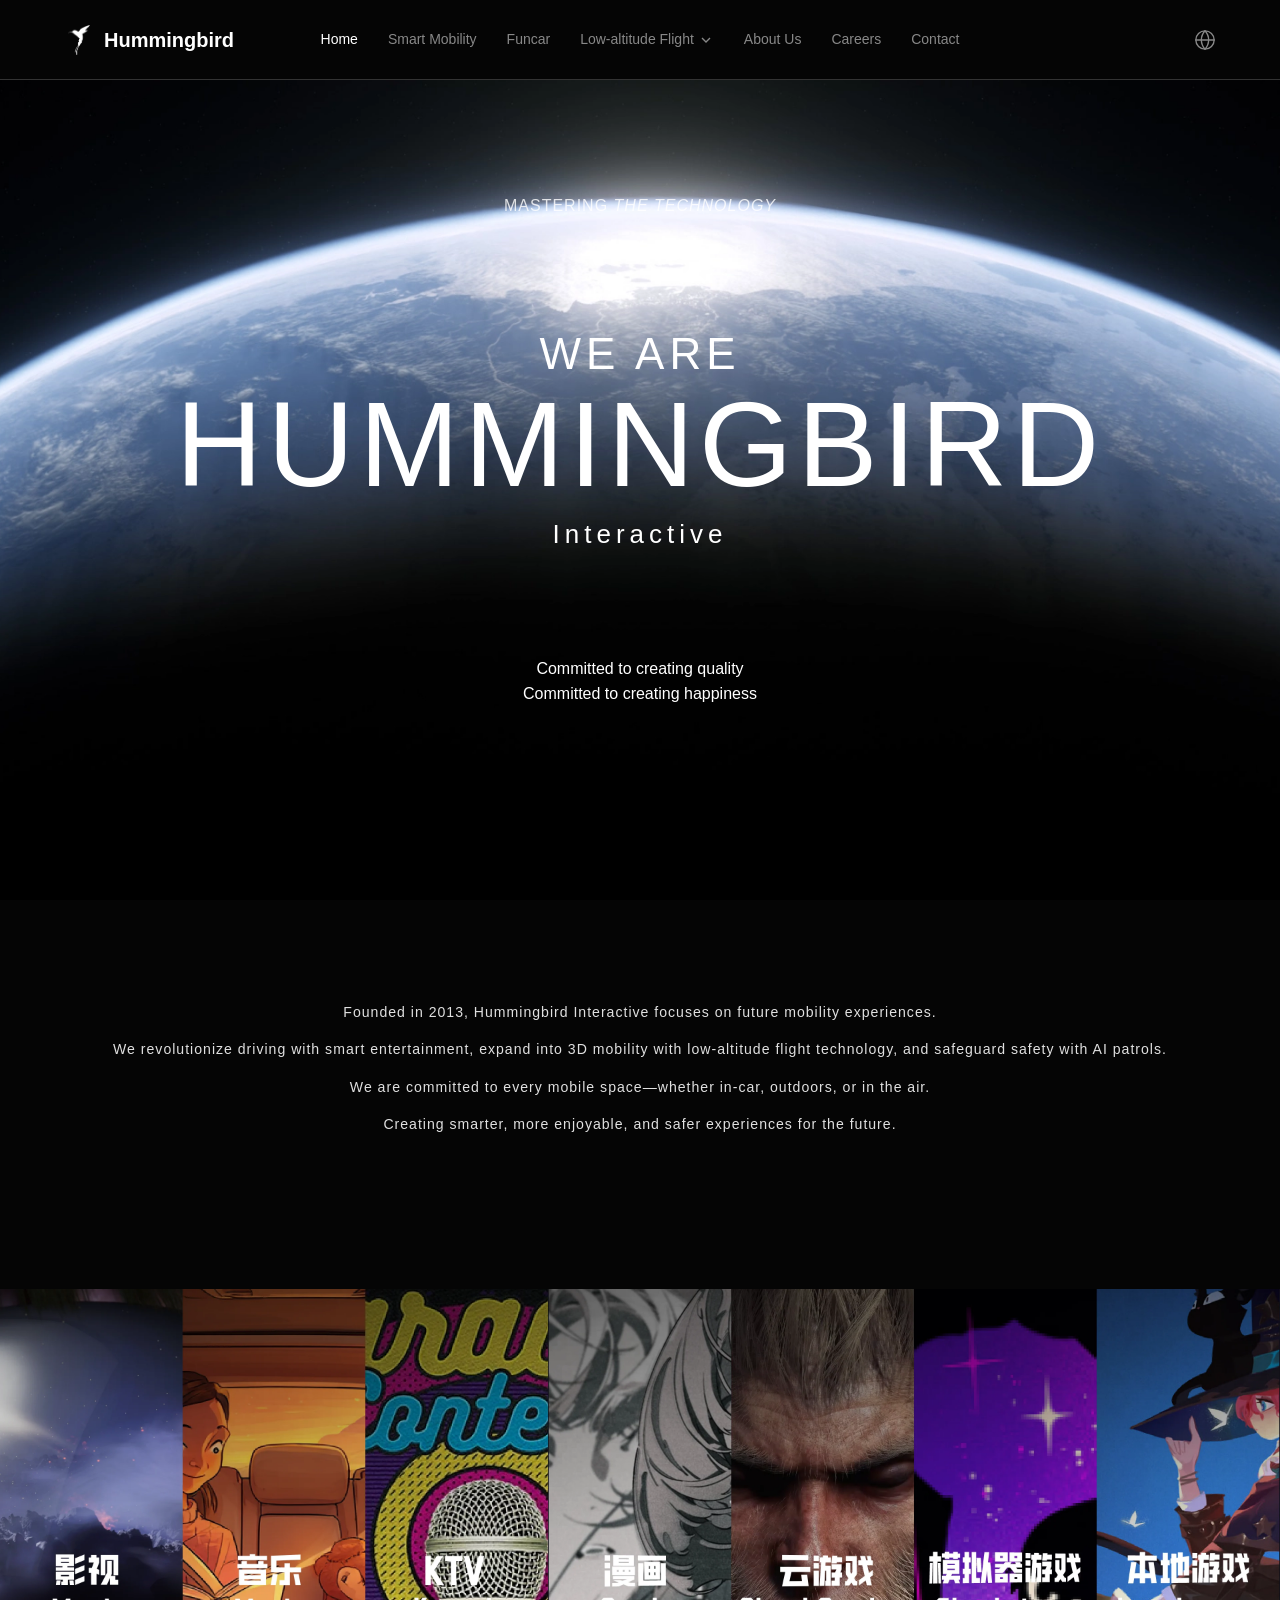
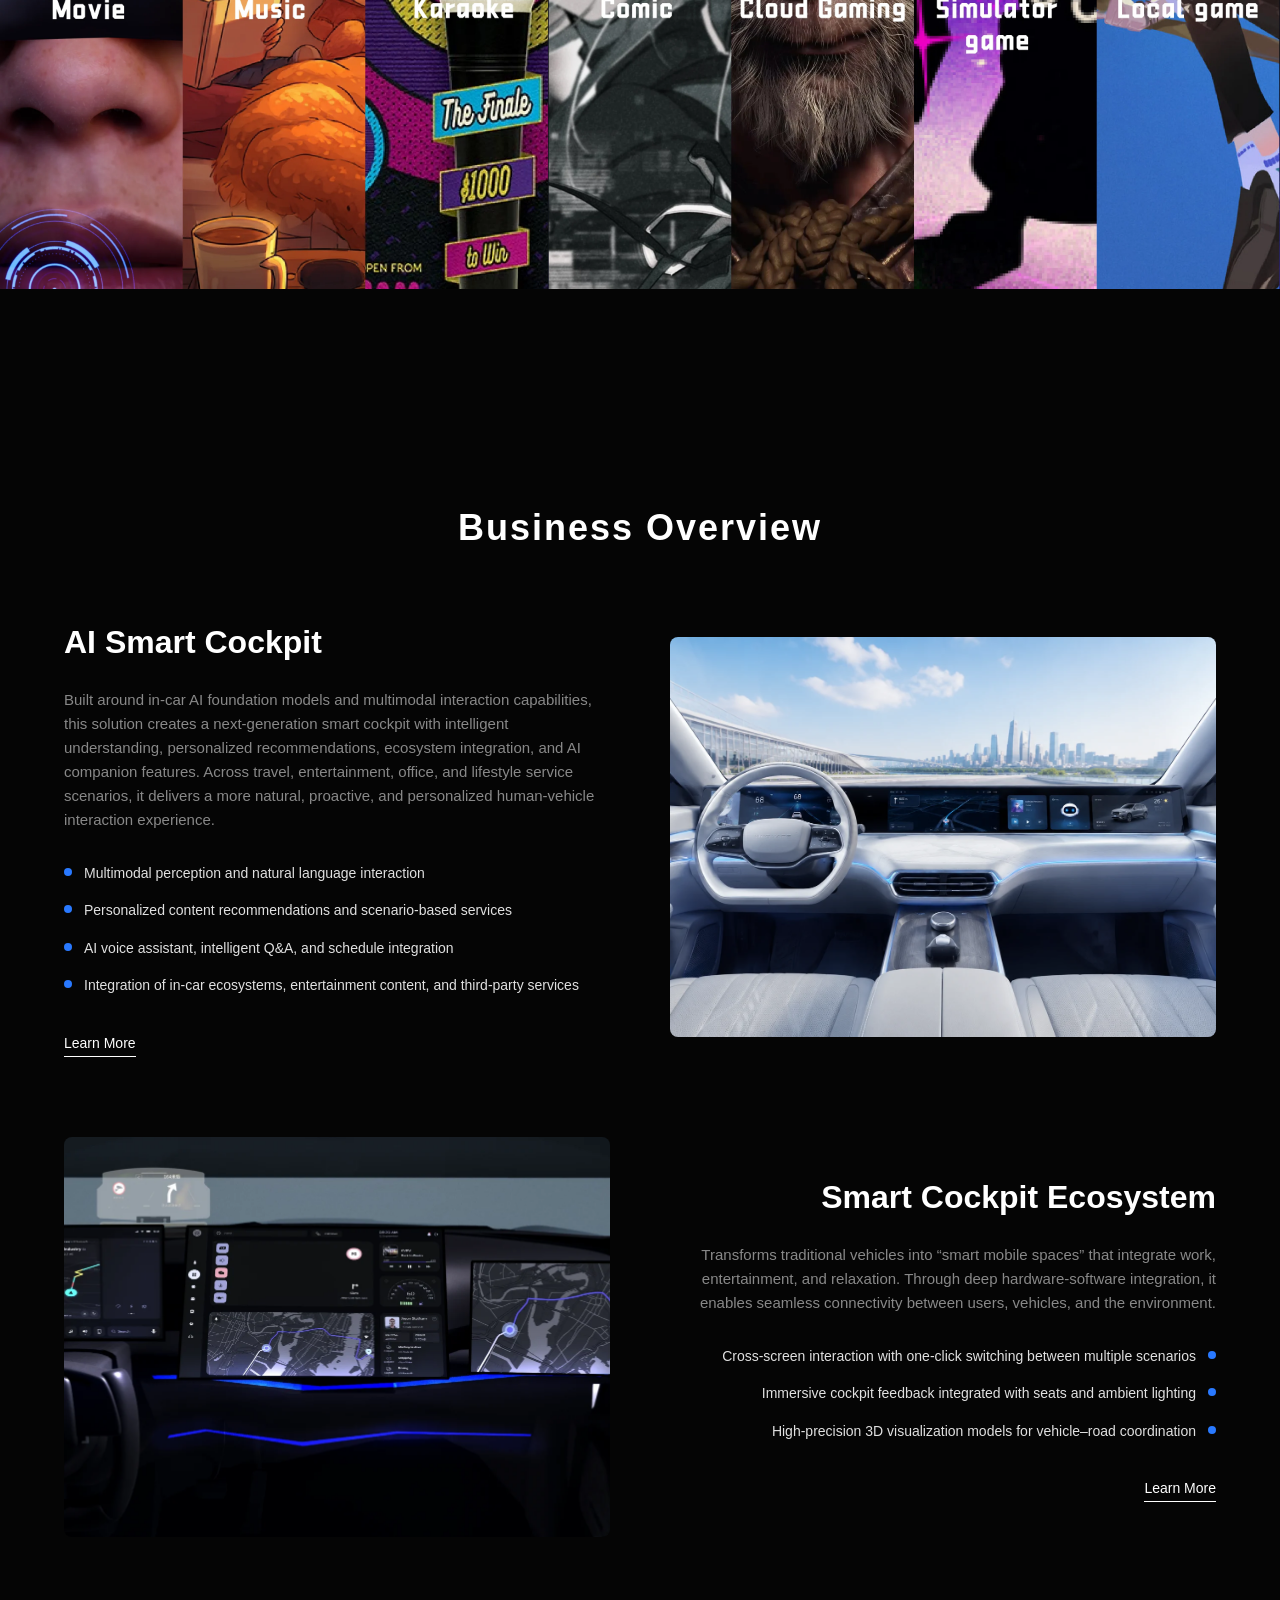
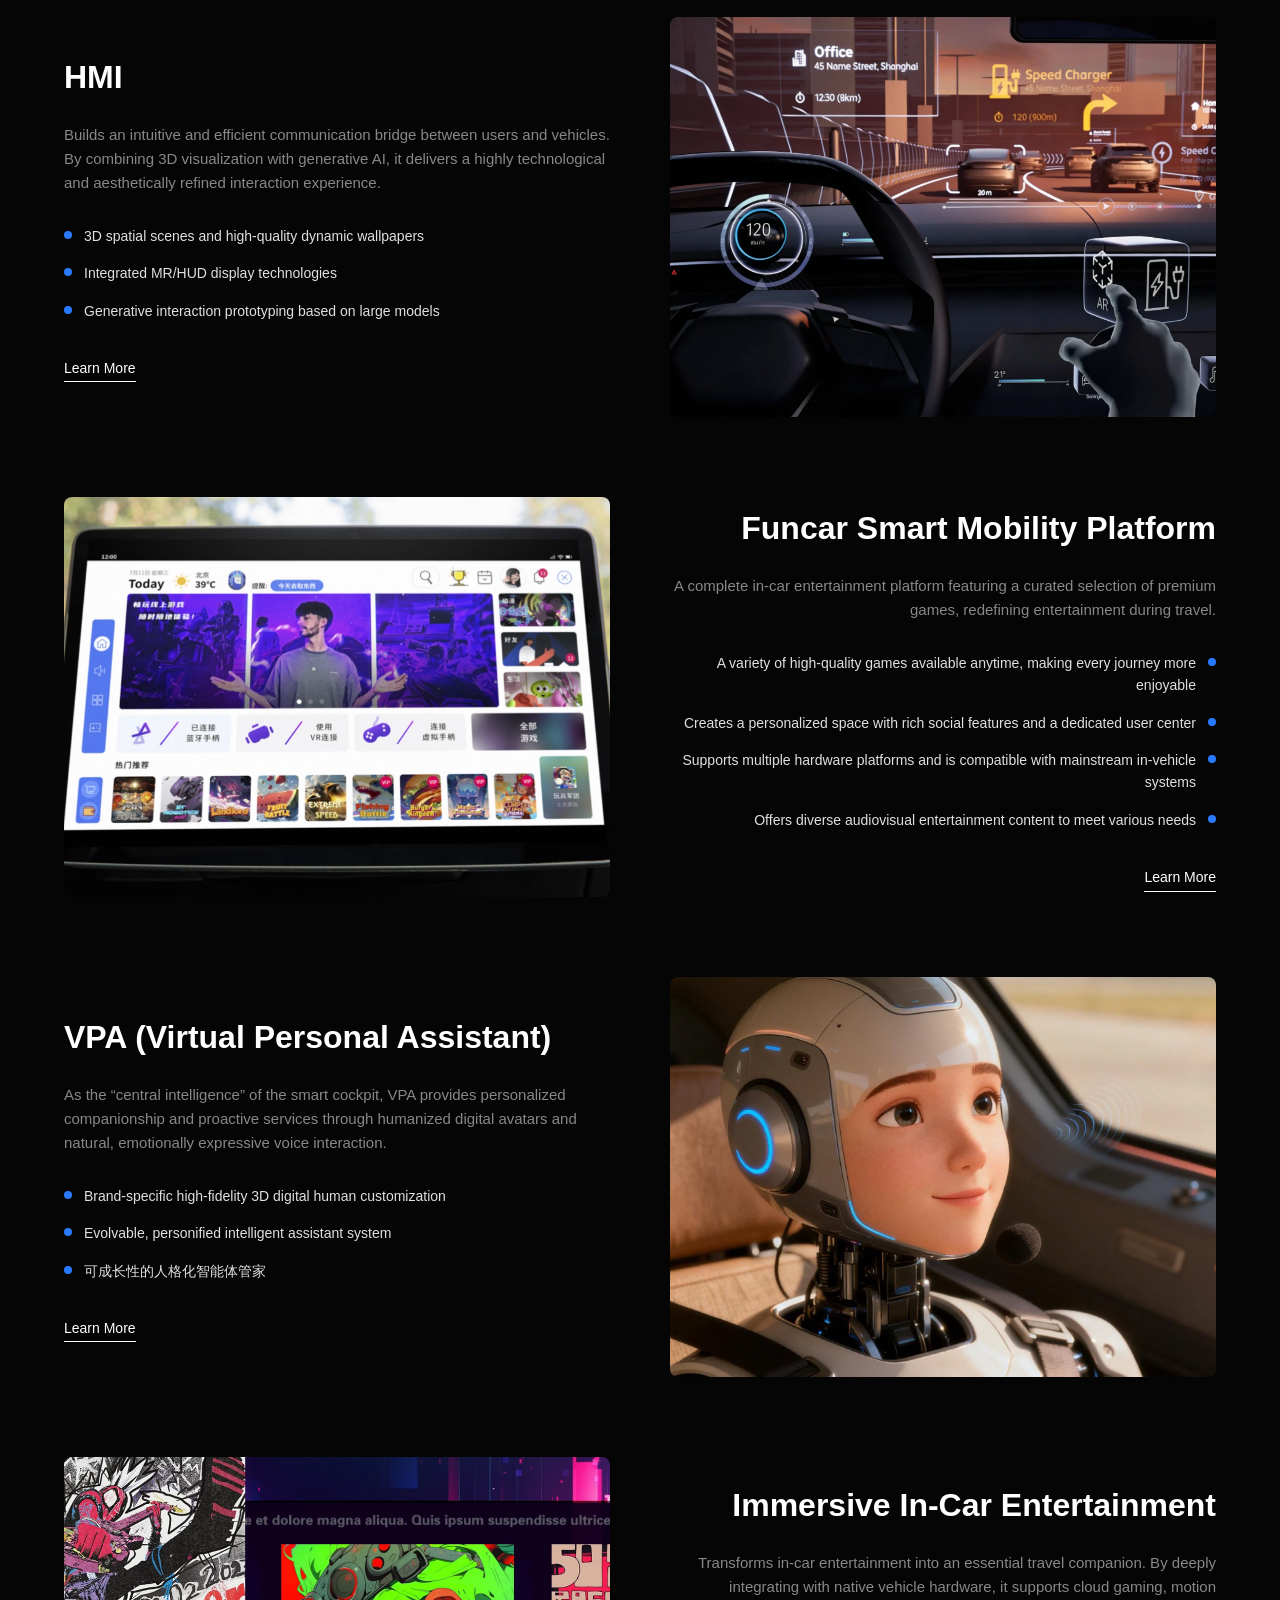
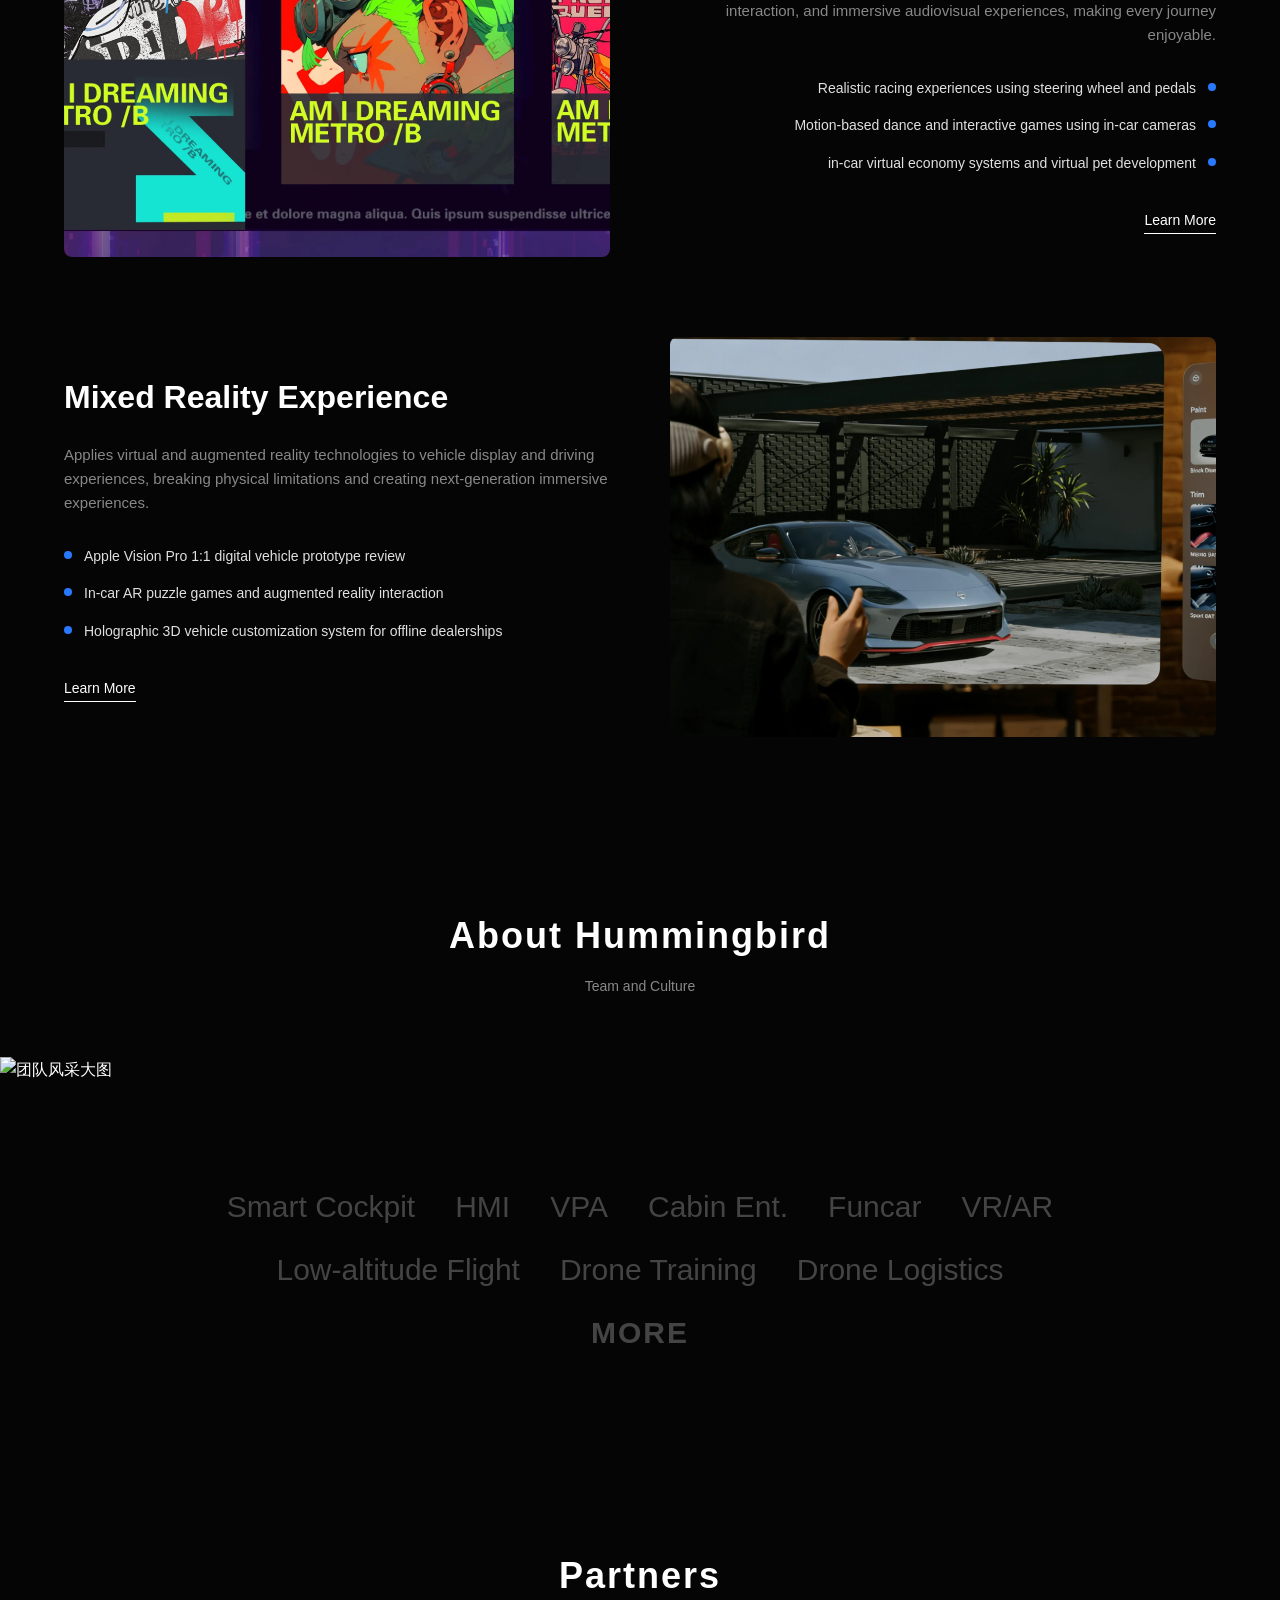
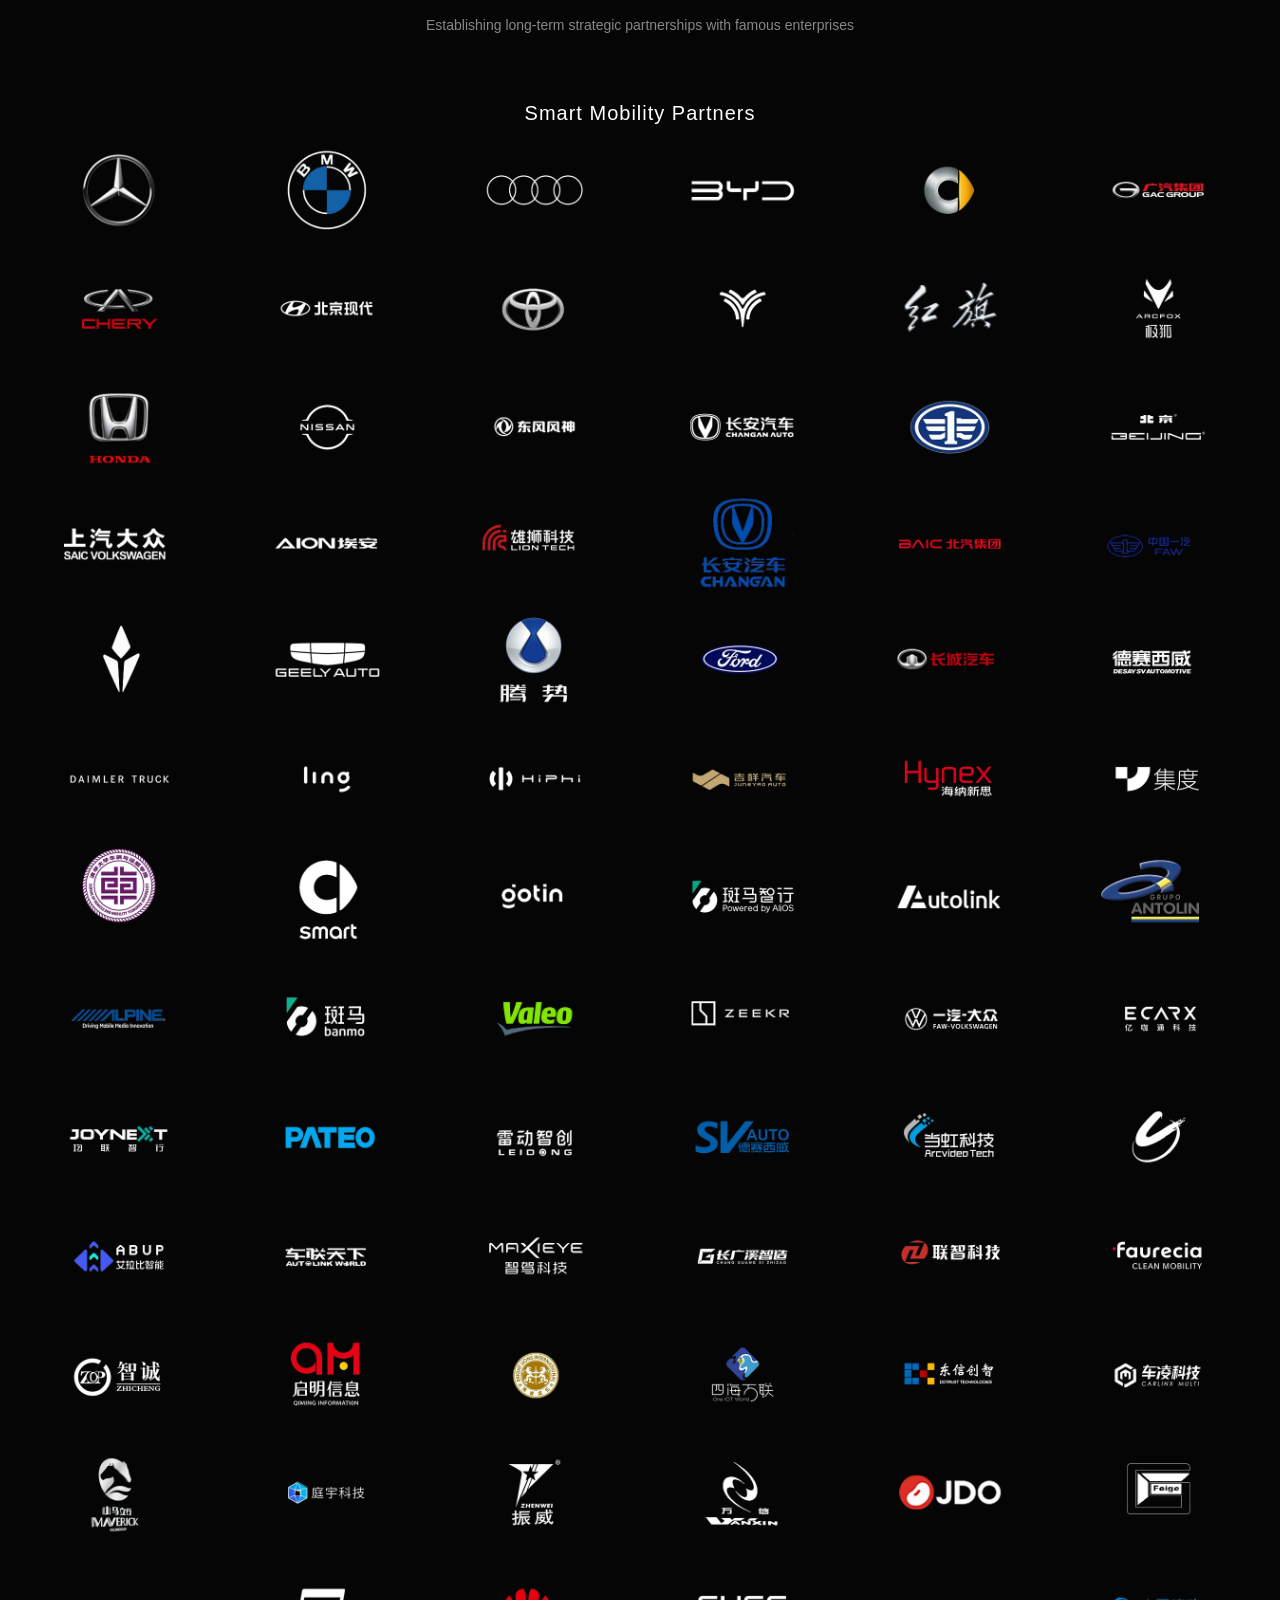
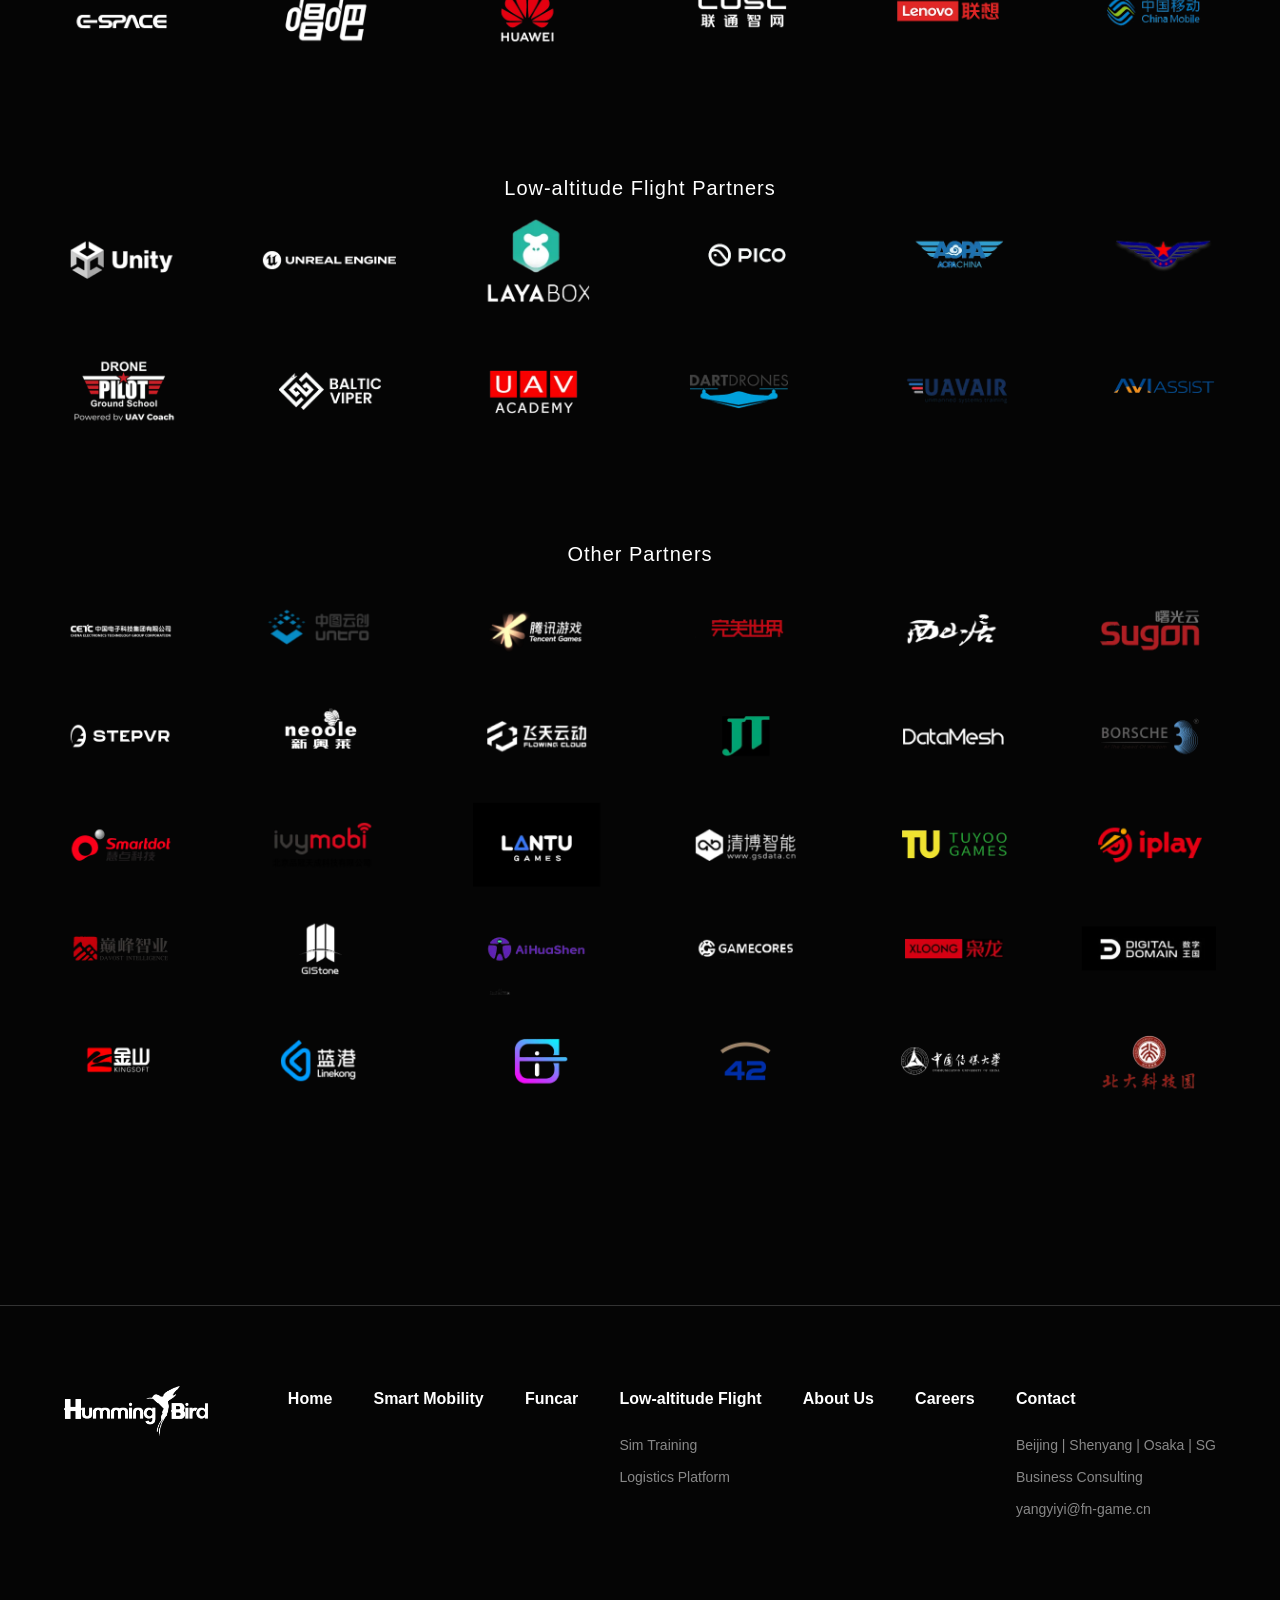
==== commit 442f9eed: "更新" ====
--- a/index.html
+++ b/index.html
@@ -161,9 +161,61 @@
         <!-- 首页案例展示区 -->
         <div class="cases-container">
             
-            <!-- Case 01: Funcar (正向排版：左字右图) -->
+            <!-- 第1个：AI智能驾驶舱 (正向排版：左字右图) -->
             <div class="case-row">
                 <div class="case-text">
+                    <h3 data-i18n="cases.c7.title">AI智能驾驶舱</h3>
+                    <p data-i18n="cases.c7.desc">以车载AI大模型和多模态交互能力为核心，打造具备理解、推荐、协同与陪伴能力的下一代智能座舱。围绕出行、娱乐、办公和生活服务场景，提供更自然、更主动、更个性化的人车交互体验。</p>
+                    <ul class="case-list">
+                        <li data-i18n="cases.c7.l1">多模态感知与自然语言交互</li>
+                        <li data-i18n="cases.c7.l2">个性化内容推荐与场景服务</li>
+                        <li data-i18n="cases.c7.l3">AI语音助手、智能问答与行程协同</li>
+                        <li data-i18n="cases.c7.l4">车机生态、娱乐内容与第三方服务融合</li>
+                    </ul>
+                    <a href="cases.html" class="learn-more" data-i18n="cases.learn_more">了解更多</a>
+                </div>
+                <div class="case-img-wrapper">
+                    <img class="case-img" src="./images/index-ai-cockpit.webp" alt="AI智能驾驶舱">
+                </div>
+            </div>
+
+            <!-- 第2个：智能驾舱 (反向排版：左图右字，带 reverse 和 align-right) -->
+            <div class="case-row reverse">
+                <div class="case-text align-right">
+                    <h3 data-i18n="cases.c2.title">智能驾舱生态系统</h3>
+                    <p data-i18n="cases.c2.desc">将传统的交通工具转变为集办公、娱乐、休息于一体的“智能移动空间”。通过深度的软硬件融合，实现人、车、环境的无缝连接。</p>
+                    <ul class="case-list">
+                        <li data-i18n="cases.c2.l1">跨屏联动与多场景模式一键切换</li>
+                        <li data-i18n="cases.c2.l2">结合座椅/氛围灯的沉浸式座舱反馈</li>
+                        <li data-i18n="cases.c2.l3">高精度车路协同三维可视化模型</li>
+                    </ul>
+                    <a href="cases.html#tab-cockpit" class="learn-more" data-i18n="cases.learn_more">了解更多</a>
+                </div>
+                <div class="case-img-wrapper">
+                    <img class="case-img" src="./images/cases1-2.webp" alt="智能驾舱">
+                </div>
+            </div>
+
+            <!-- 第3个：HMI (正向排版：左字右图) -->
+            <div class="case-row">
+                <div class="case-text">
+                    <h3 data-i18n="cases.c3.title">HMI 交互设计</h3>
+                    <p data-i18n="cases.c3.desc">打造人与车辆之间最直观、高效的沟通桥梁。结合 3D 视觉与生成式 AI 技术，提供极具科技感与美学体验的车机交互界面。</p>
+                    <ul class="case-list">
+                        <li data-i18n="cases.c3.l1">3D 立体场景与高品质动态壁纸</li>
+                        <li data-i18n="cases.c3.l2">MR/HUD 头显融合显示技术</li>
+                        <li data-i18n="cases.c3.l3">基于大模型的生成式交互原型开发</li>
+                    </ul>
+                    <a href="cases.html#tab-hmi" class="learn-more" data-i18n="cases.learn_more">了解更多</a>
+                </div>
+                <div class="case-img-wrapper">
+                    <img class="case-img" src="./images/cases2-2.webp" alt="HMI设计">
+                </div>
+            </div>
+
+            <!-- 第4个：Funcar (反向排版：左图右字，带 reverse 和 align-right) -->
+            <div class="case-row reverse">
+                <div class="case-text align-right">
                     <h3 data-i18n="cases.c1.title">Funcar 智能出行平台</h3>
                     <p data-i18n="cases.c1.desc">搭载多款精品游戏的完整车载娱乐平台。重新定义行车途中的娱乐体验。</p>
                     <ul class="case-list">
@@ -171,54 +223,17 @@
                         <li data-i18n="cases.c1.l2">打造专属空间，提供丰富的社交及个人中心功能</li>
                         <li data-i18n="cases.c1.l3">支持多种硬件平台适配，与主流车载设备兼容</li>
                         <li data-i18n="cases.c1.l4">满足视听需求的丰富影音娱乐内容</li>
-                       
-
                     </ul>
                     <a href="funcar.html" class="learn-more" data-i18n="cases.learn_more">了解更多</a>
                 </div>
                 <div class="case-img-wrapper">
-                    <!-- 替换为你首页原本的 funcar 图片 -->
                     <img class="case-img" src="./images/index3.webp" alt="Funcar">
                 </div>
             </div>
 
-            <!-- Case 02: 智能驾舱 (反向排版：左图右字) -->
-            <div class="case-row reverse">
-                <div class="case-text align-right">
-                    <h3 data-i18n="cases.c2.title">智能驾舱生态系统</h3>
-                    <p data-i18n="cases.c2.desc">将传统的交通工具转变为集办公、娱乐、休息于一体的“智能移动空间”。通过深度的软硬件融合，实现人、车、环境的无缝连接。</p>
-                    <ul class="case-list">
-                        <li data-i18n="cases.c2.l1">跨屏联动与多场景模式一键切换</li>
-                        <li data-i18n="cases.c2.l2">结合座椅/氛围灯的沉浸式座舱反馈</li>
-                        <li data-i18n="cases.c2.l3">高精度车路协同三维可视化模型</li>
-                    </ul>
-                    <a href="cases.html#tab-cockpit" class="learn-more" data-i18n="cases.learn_more">了解更多</a>
-                </div>
-                <div class="case-img-wrapper">
-                    <img class="case-img" src="./images/cases1-2.webp" alt="智能驾舱">
-                </div>
-            </div>
-
-            <!-- Case 03: HMI (正向排版：左字右图) -->
+            <!-- 第5个：VPA (正向排版：左字右图) -->
             <div class="case-row">
                 <div class="case-text">
-                    <h3 data-i18n="cases.c3.title">HMI 交互设计</h3>
-                    <p data-i18n="cases.c3.desc">打造人与车辆之间最直观、高效的沟通桥梁。结合 3D 视觉与生成式 AI 技术，提供极具科技感与美学体验的车机交互界面。</p>
-                    <ul class="case-list">
-                        <li data-i18n="cases.c3.l1">3D 立体场景与高品质动态壁纸</li>
-                        <li data-i18n="cases.c3.l2">MR/HUD 头显融合显示技术</li>
-                        <li data-i18n="cases.c3.l3">基于大模型的生成式交互原型开发</li>
-                    </ul>
-                    <a href="cases.html#tab-hmi" class="learn-more" data-i18n="cases.learn_more">了解更多</a>
-                </div>
-                <div class="case-img-wrapper">
-                    <img class="case-img" src="./images/cases2-2.webp" alt="HMI设计">
-                </div>
-            </div>
-
-            <!-- Case 04: VPA (反向排版：左图右字) -->
-            <div class="case-row reverse">
-                <div class="case-text align-right">
                     <h3 data-i18n="cases.c4.title">VPA 虚拟个人助手</h3>
                     <p data-i18n="cases.c4.desc">作为智能座舱的“灵魂中枢”，VPA 通过拟人化的数字形象与自然的情感化语音，为用户提供有温度的专属陪伴与主动式服务。</p>
                     <ul class="case-list">
@@ -233,9 +248,9 @@
                 </div>
             </div>
 
-            <!-- Case 05: 驾舱娱乐 (正向排版：左字右图) -->
-            <div class="case-row">
-                <div class="case-text">
+            <!-- 第6个：驾舱娱乐 (反向排版：左图右字，带 reverse 和 align-right) -->
+            <div class="case-row reverse">
+                <div class="case-text align-right">
                     <h3 data-i18n="cases.c5.title">沉浸式驾舱娱乐矩阵</h3>
                     <p data-i18n="cases.c5.desc">让车载娱乐系统成为出行中不可或缺的伴侣。深度调用车辆原生硬件，涵盖云游戏、体感互动与全息影音，让沿途时光充满欢乐。</p>
                     <ul class="case-list">
@@ -250,9 +265,9 @@
                 </div>
             </div>
 
-            <!-- Case 06: VR/AR (反向排版：左图右字) -->
-            <div class="case-row reverse">
-                <div class="case-text align-right">
+            <!-- 第7个：VR/AR (正向排版：左字右图) -->
+            <div class="case-row">
+                <div class="case-text">
                     <h3 data-i18n="cases.c6.title">虚实融合的 XR 视界</h3>
                     <p data-i18n="cases.c6.desc">将虚拟现实与增强现实技术深度应用于汽车展示与驾乘体验中，突破物理空间限制，创造无限可能的前沿感官盛宴。</p>
                     <ul class="case-list">
@@ -264,25 +279,6 @@
                 </div>
                 <div class="case-img-wrapper">
                     <img class="case-img" src="./images/cases5-1.webp" alt="VR/AR技术">
-                </div>
-            </div>
-
-            <!-- Case 07: AI智能驾驶舱 (正向排版：左字右图) -->
-            <div class="case-row">
-                <div class="case-text">
-                    <h3 data-i18n="cases.c7.title">AI智能驾驶舱</h3>
-                    <p data-i18n="cases.c7.desc">以车载AI大模型和多模态交互能力为核心，打造具备理解、推荐、协同与陪伴能力的下一代智能座舱。围绕出行、娱乐、办公和生活服务场景，提供更自然、更主动、更个性化的人车交互体验。</p>
-                    <ul class="case-list">
-                        <li data-i18n="cases.c7.l1">多模态感知与自然语言交互</li>
-                        <li data-i18n="cases.c7.l2">个性化内容推荐与场景服务</li>
-                        <li data-i18n="cases.c7.l3">AI语音助手、智能问答与行程协同</li>
-                        <li data-i18n="cases.c7.l4">车机生态、娱乐内容与第三方服务融合</li>
-                    </ul>
-                    
-                </div>
-                <div class="case-img-wrapper">
-                    <!-- 请记得在 images 文件夹下放一张 AI 驾驶舱的配图哦 -->
-                    <img class="case-img" src="./images/index-ai-cockpit.webp" alt="AI智能驾驶舱">
                 </div>
             </div>
 
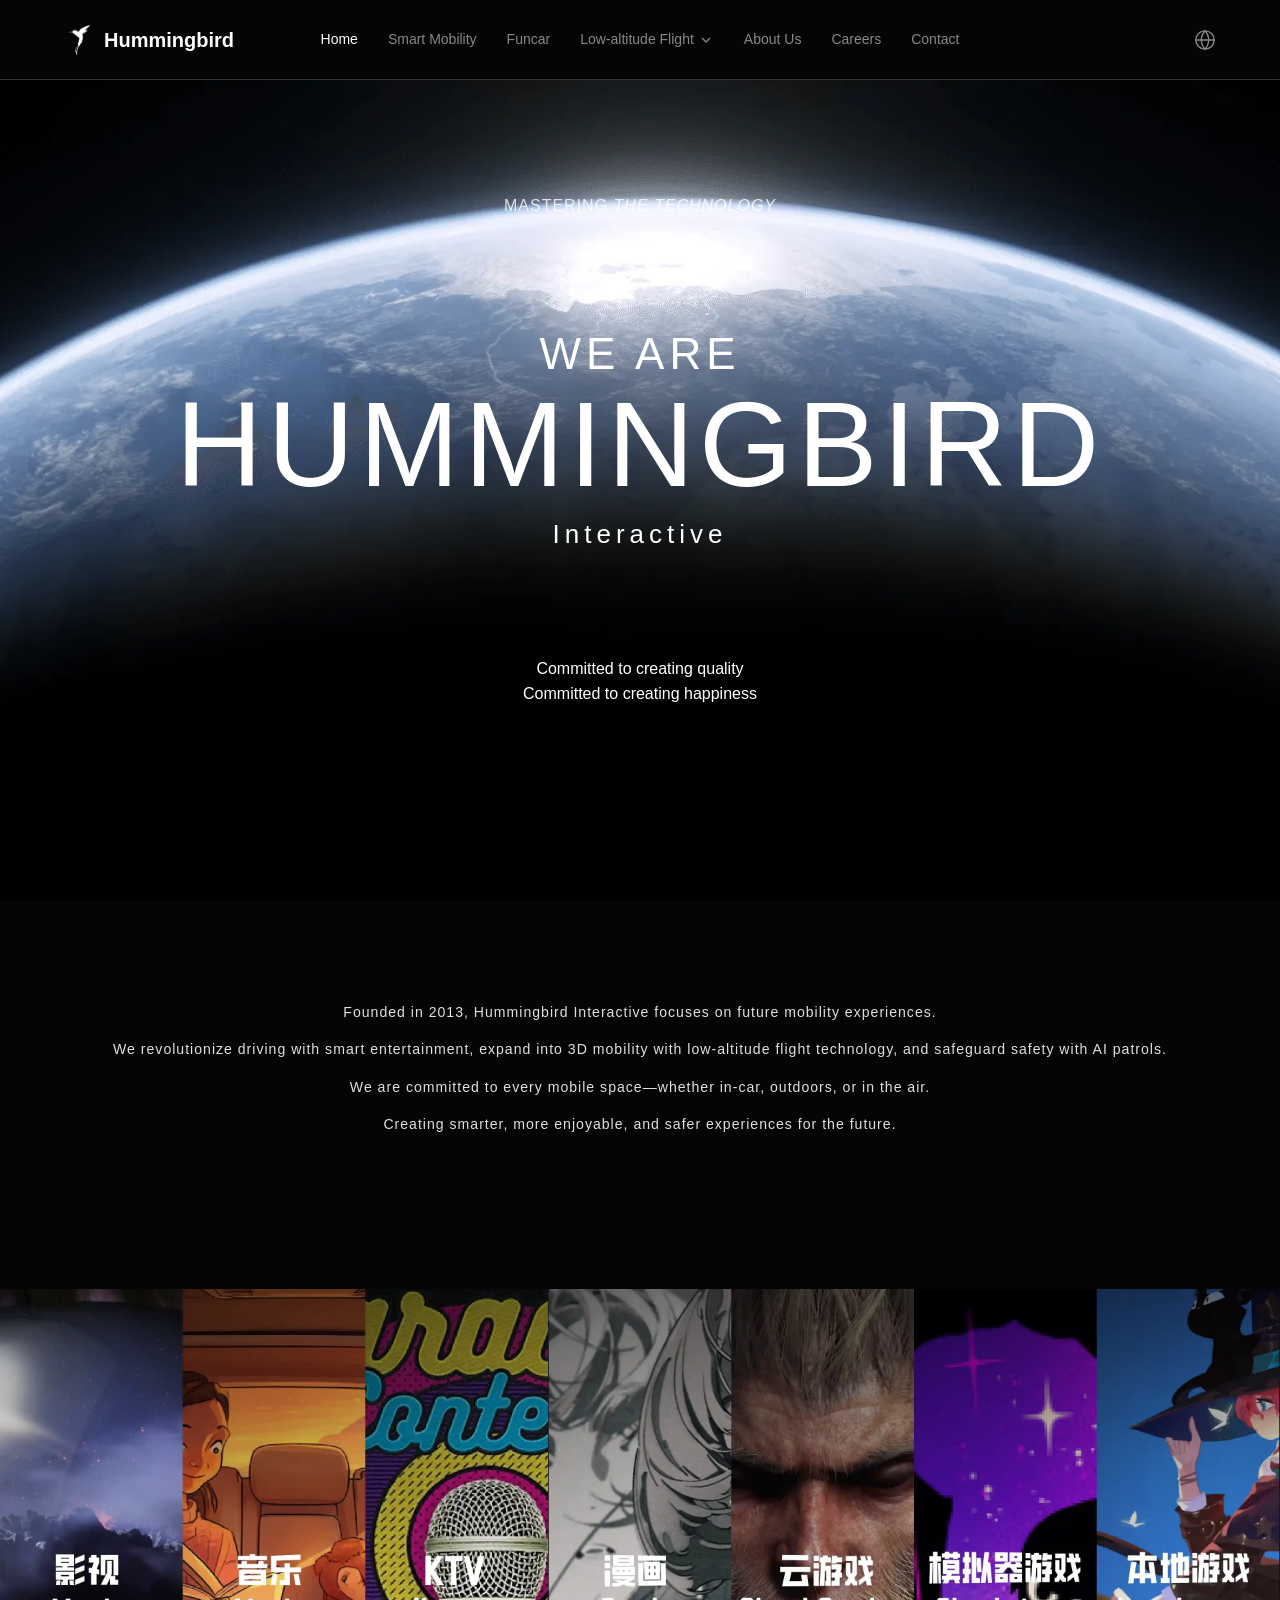
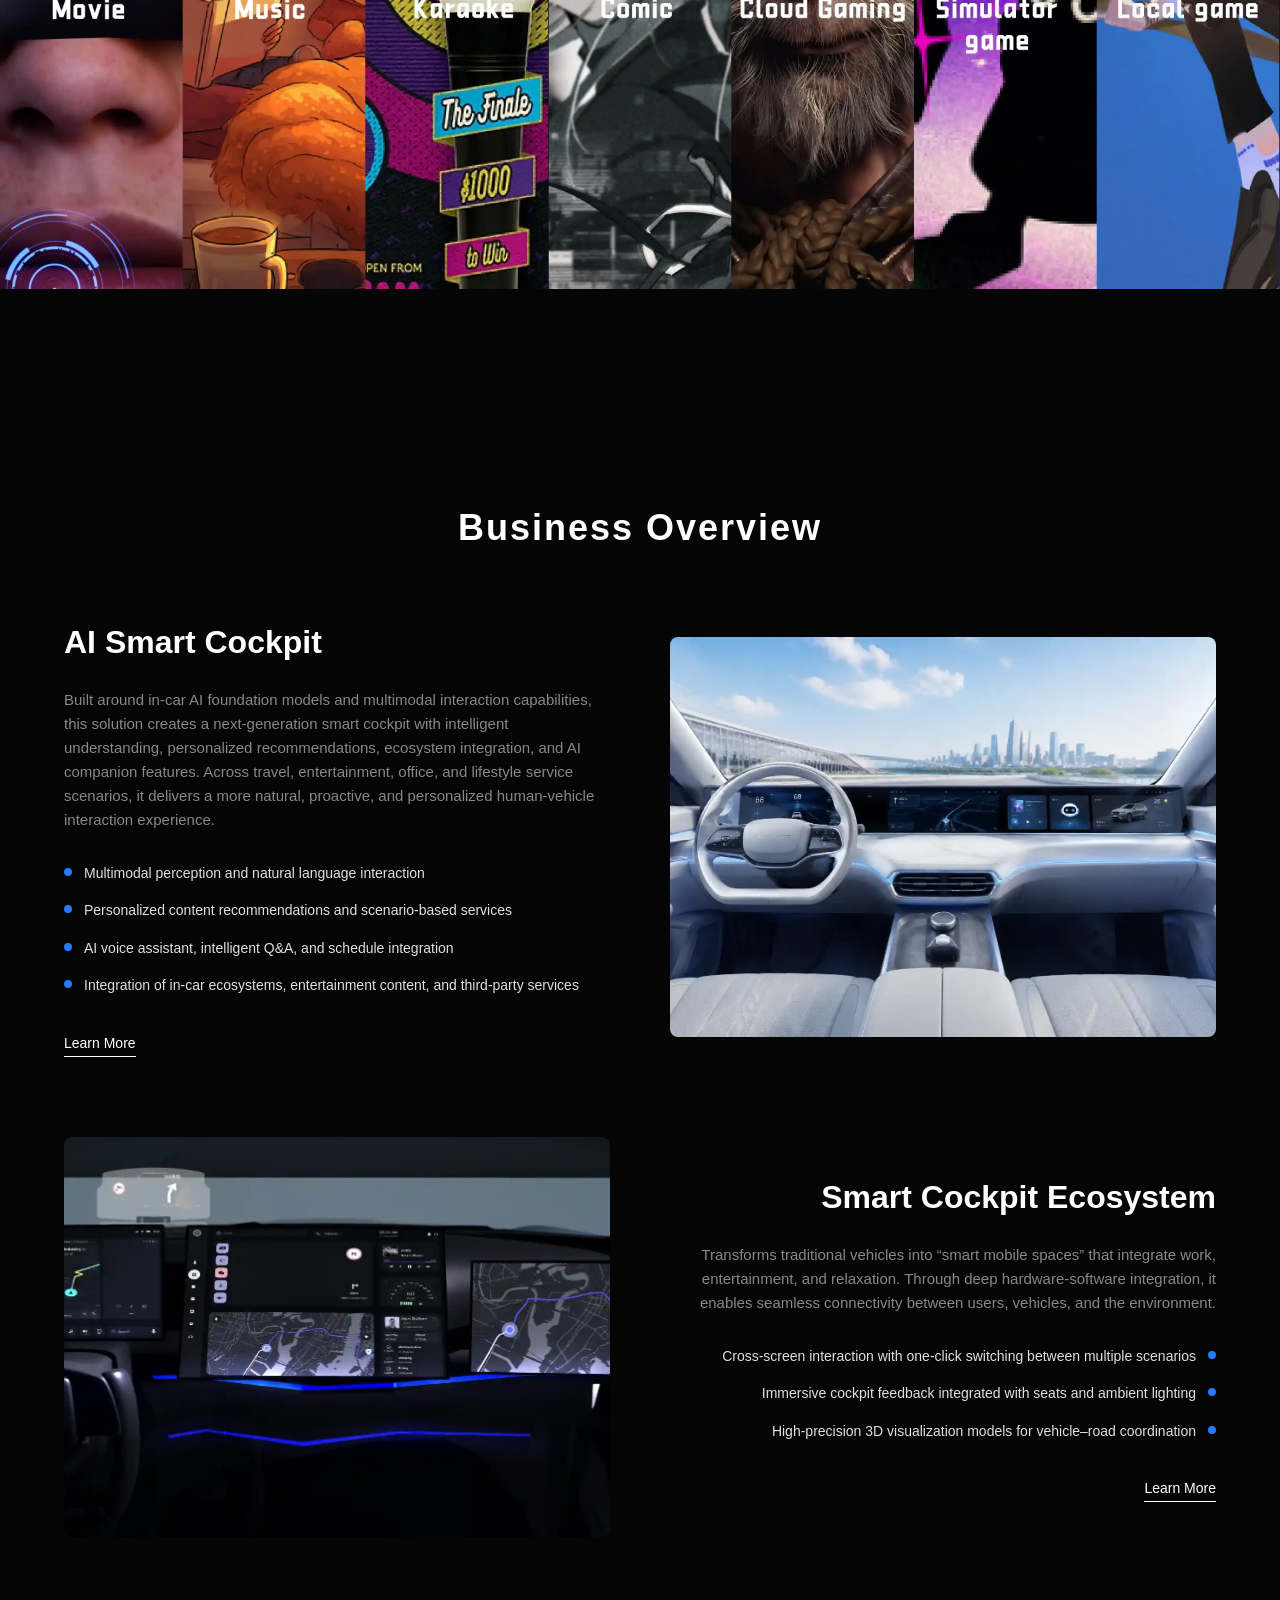
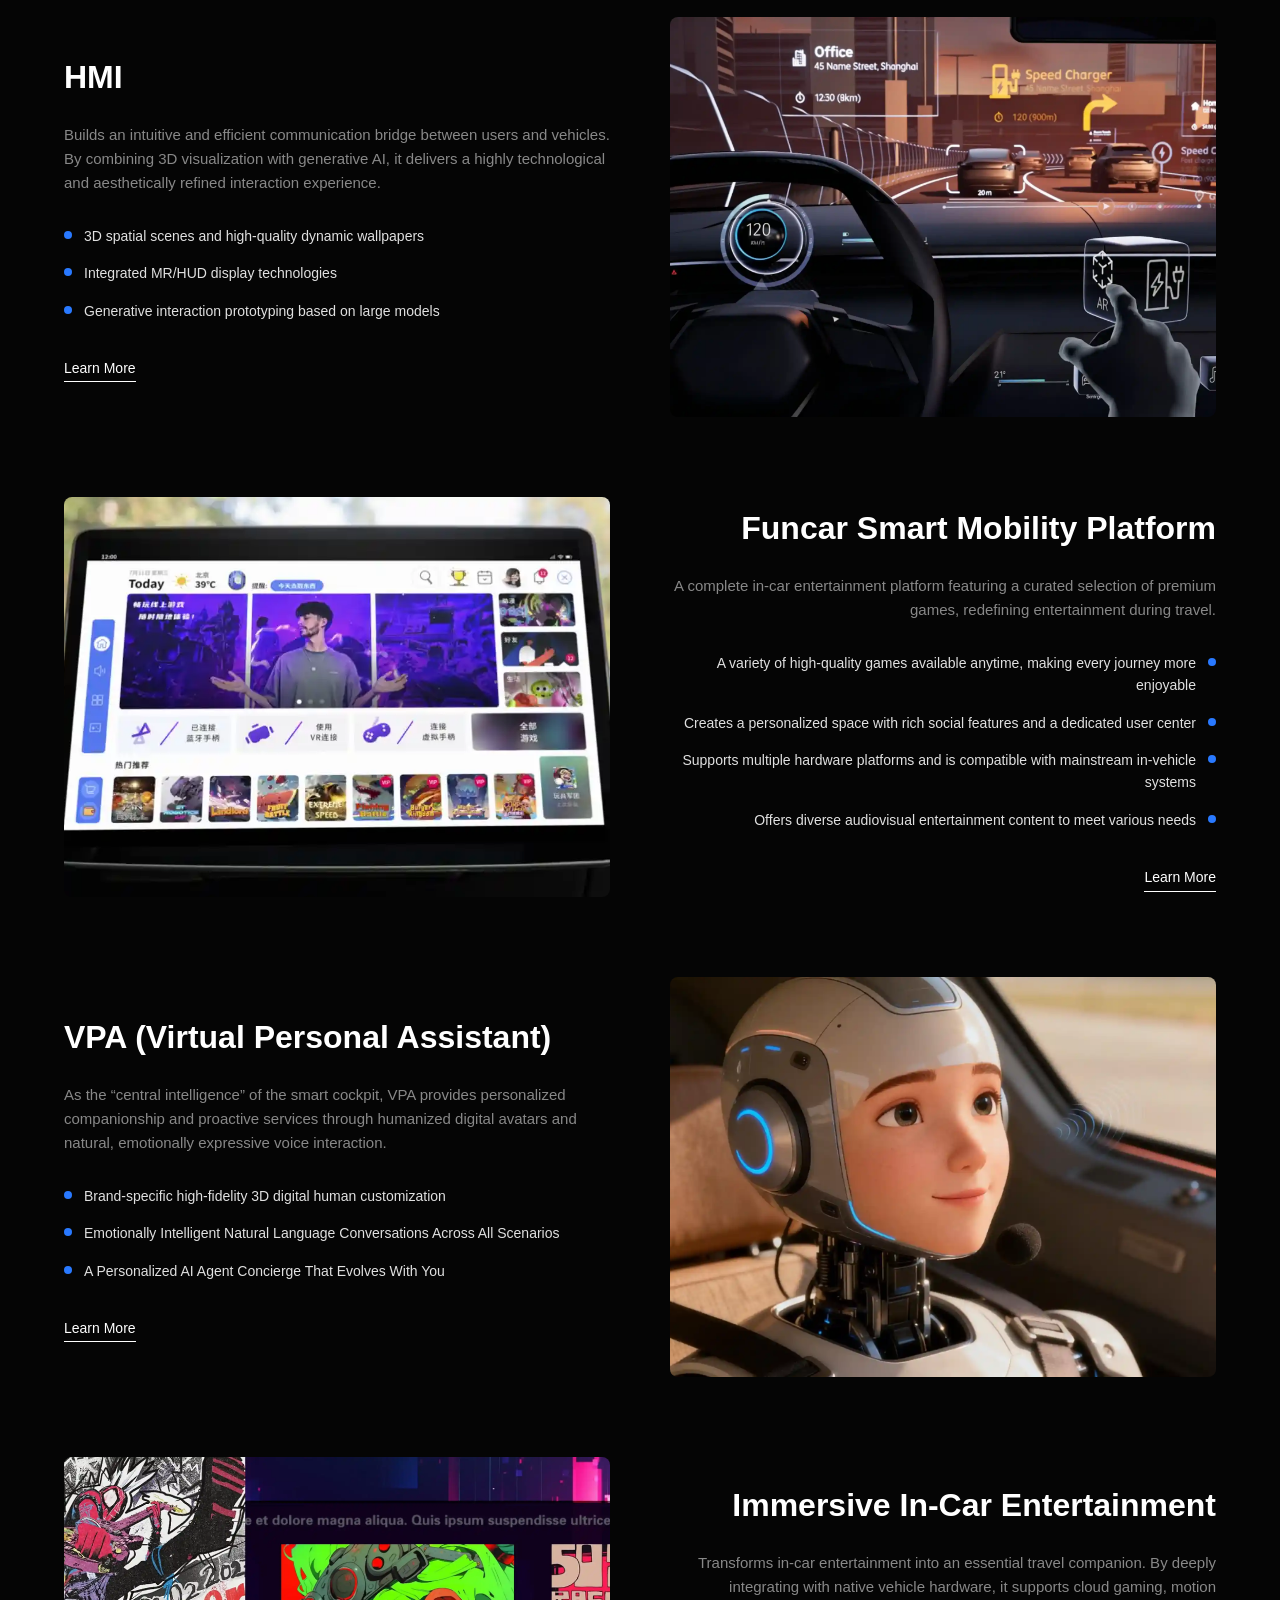
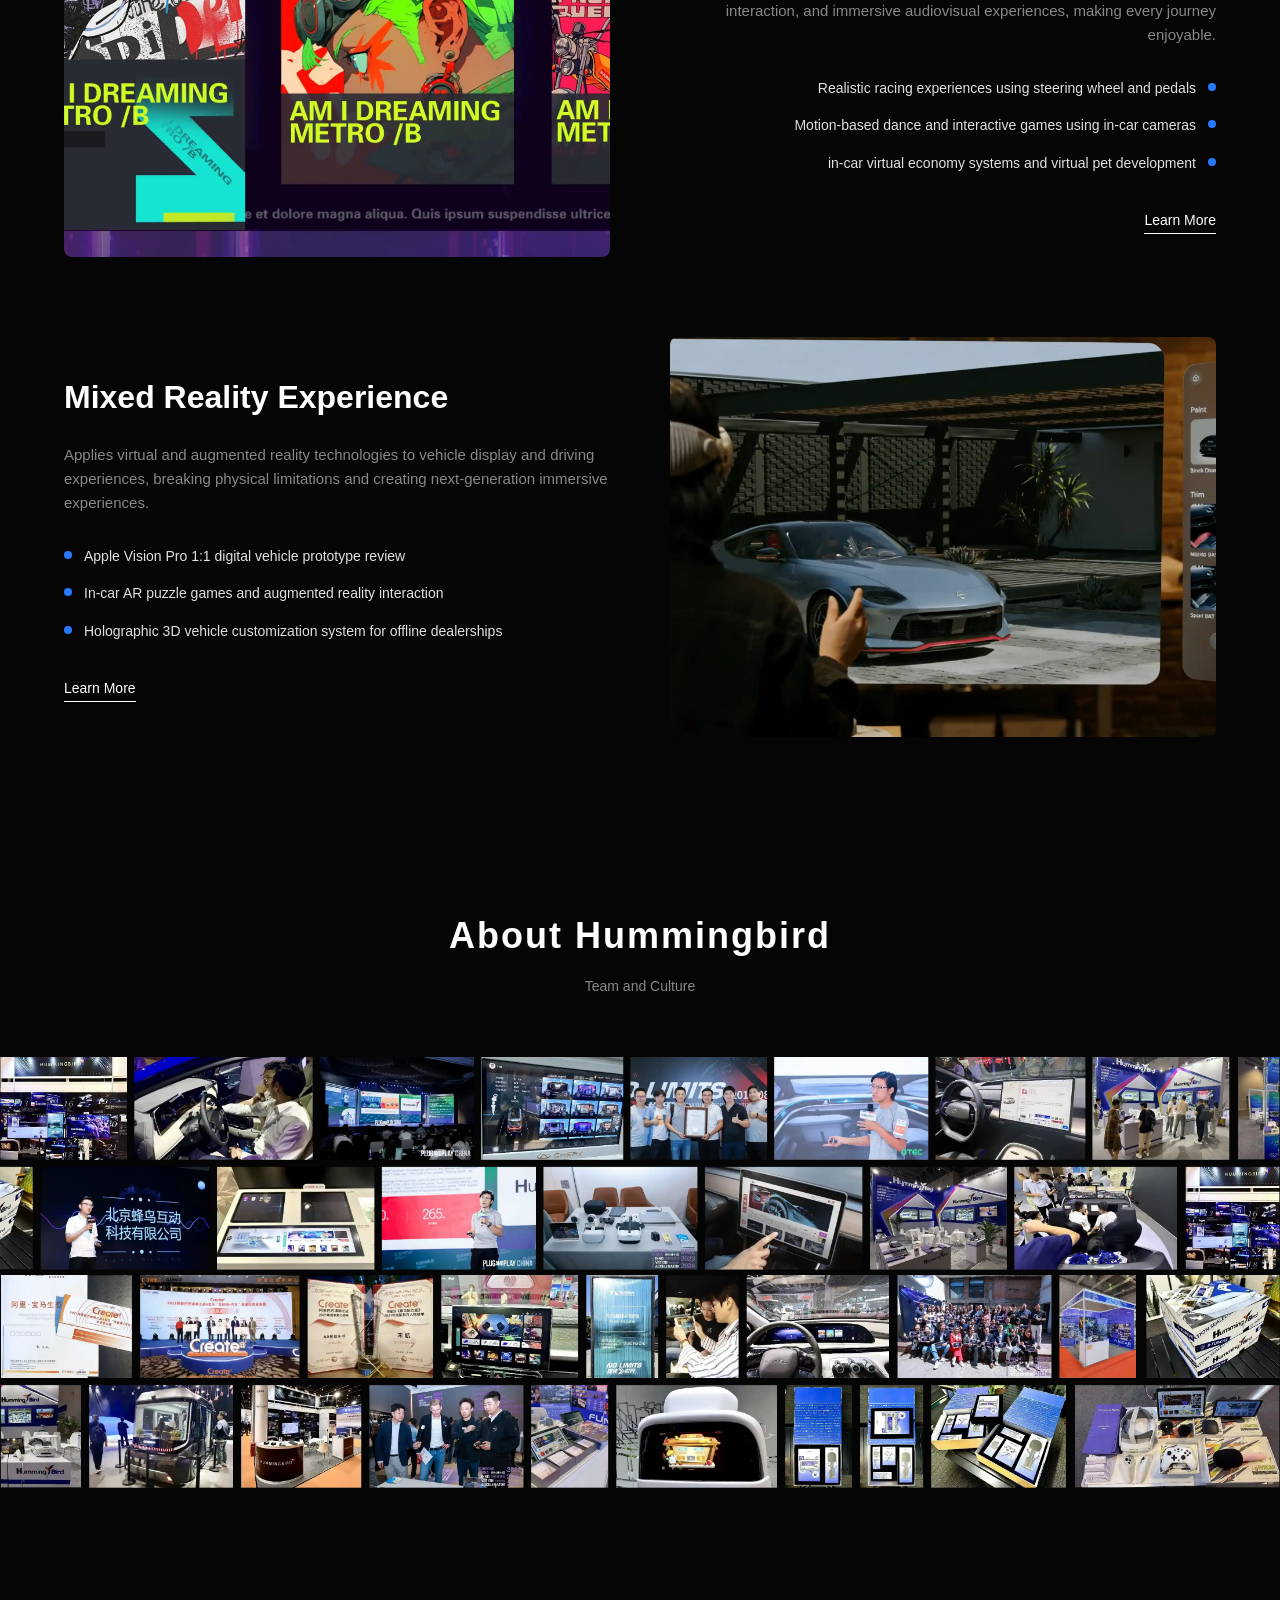
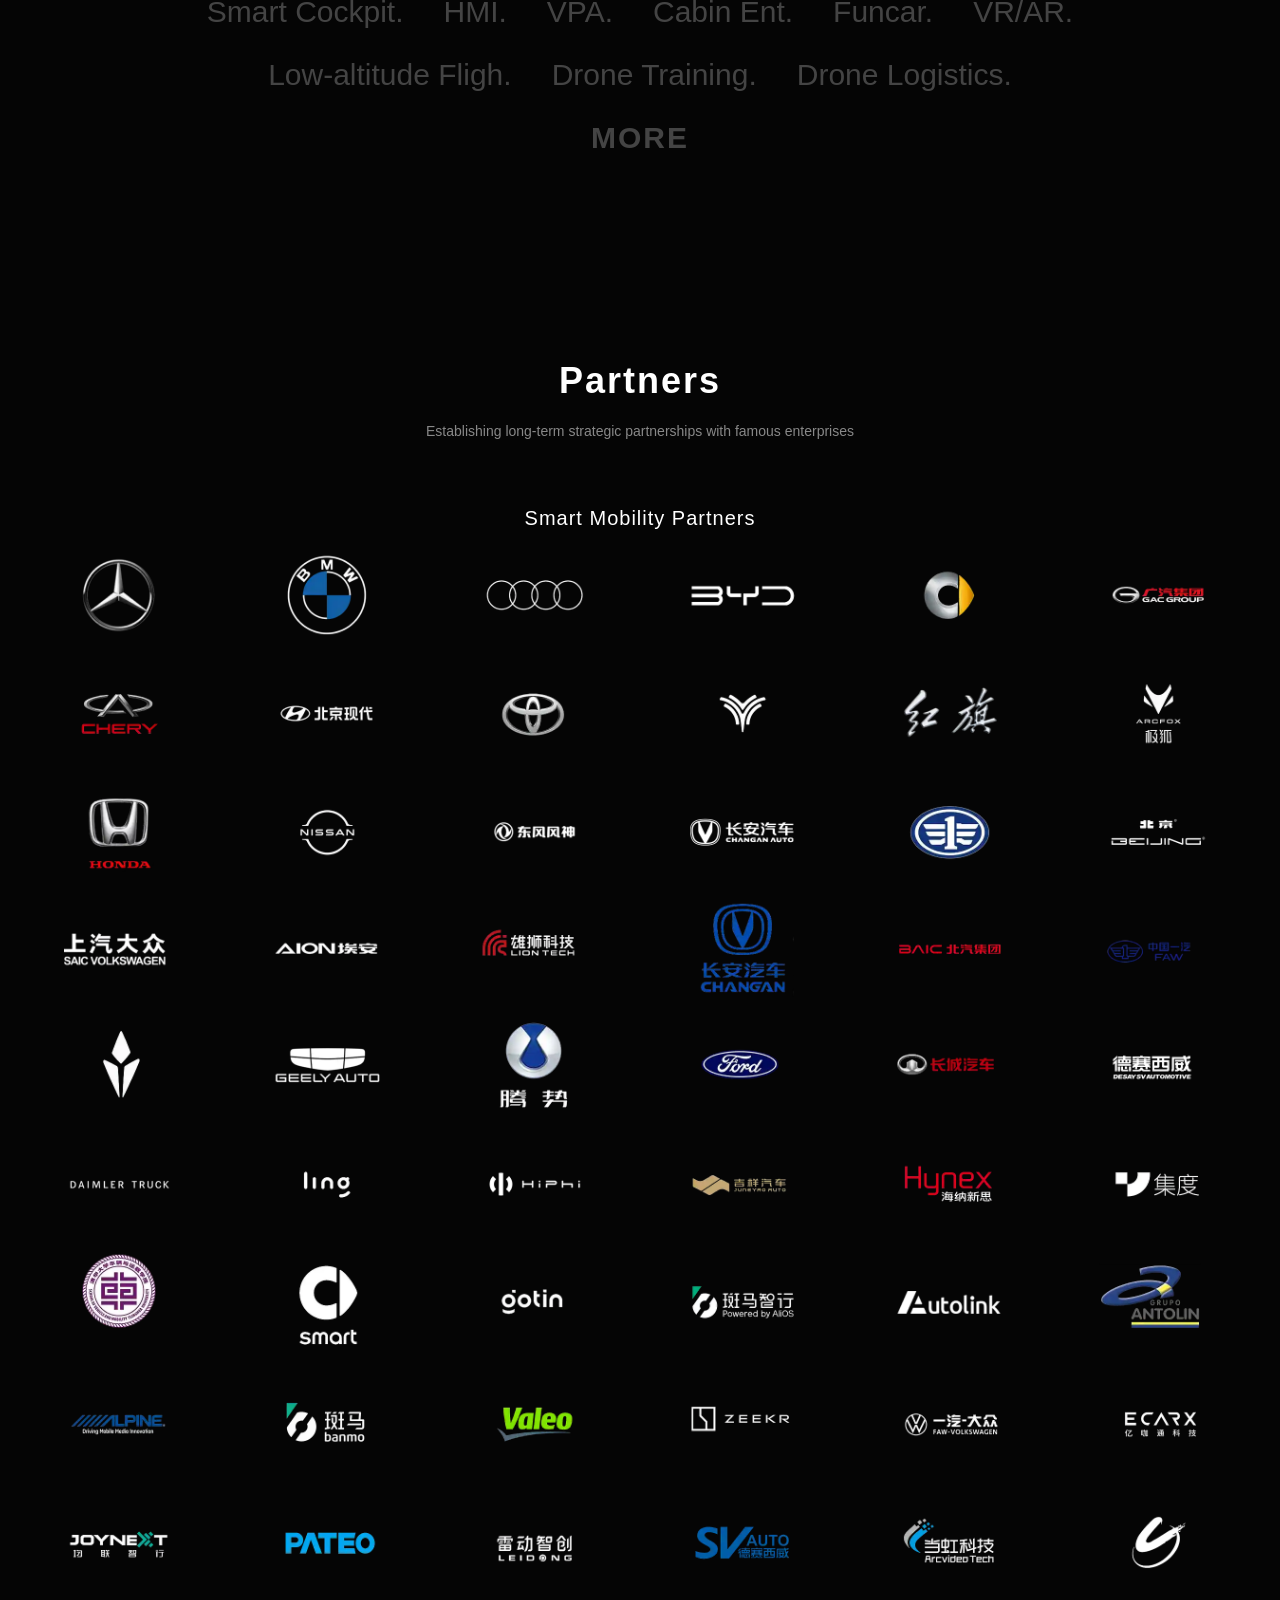
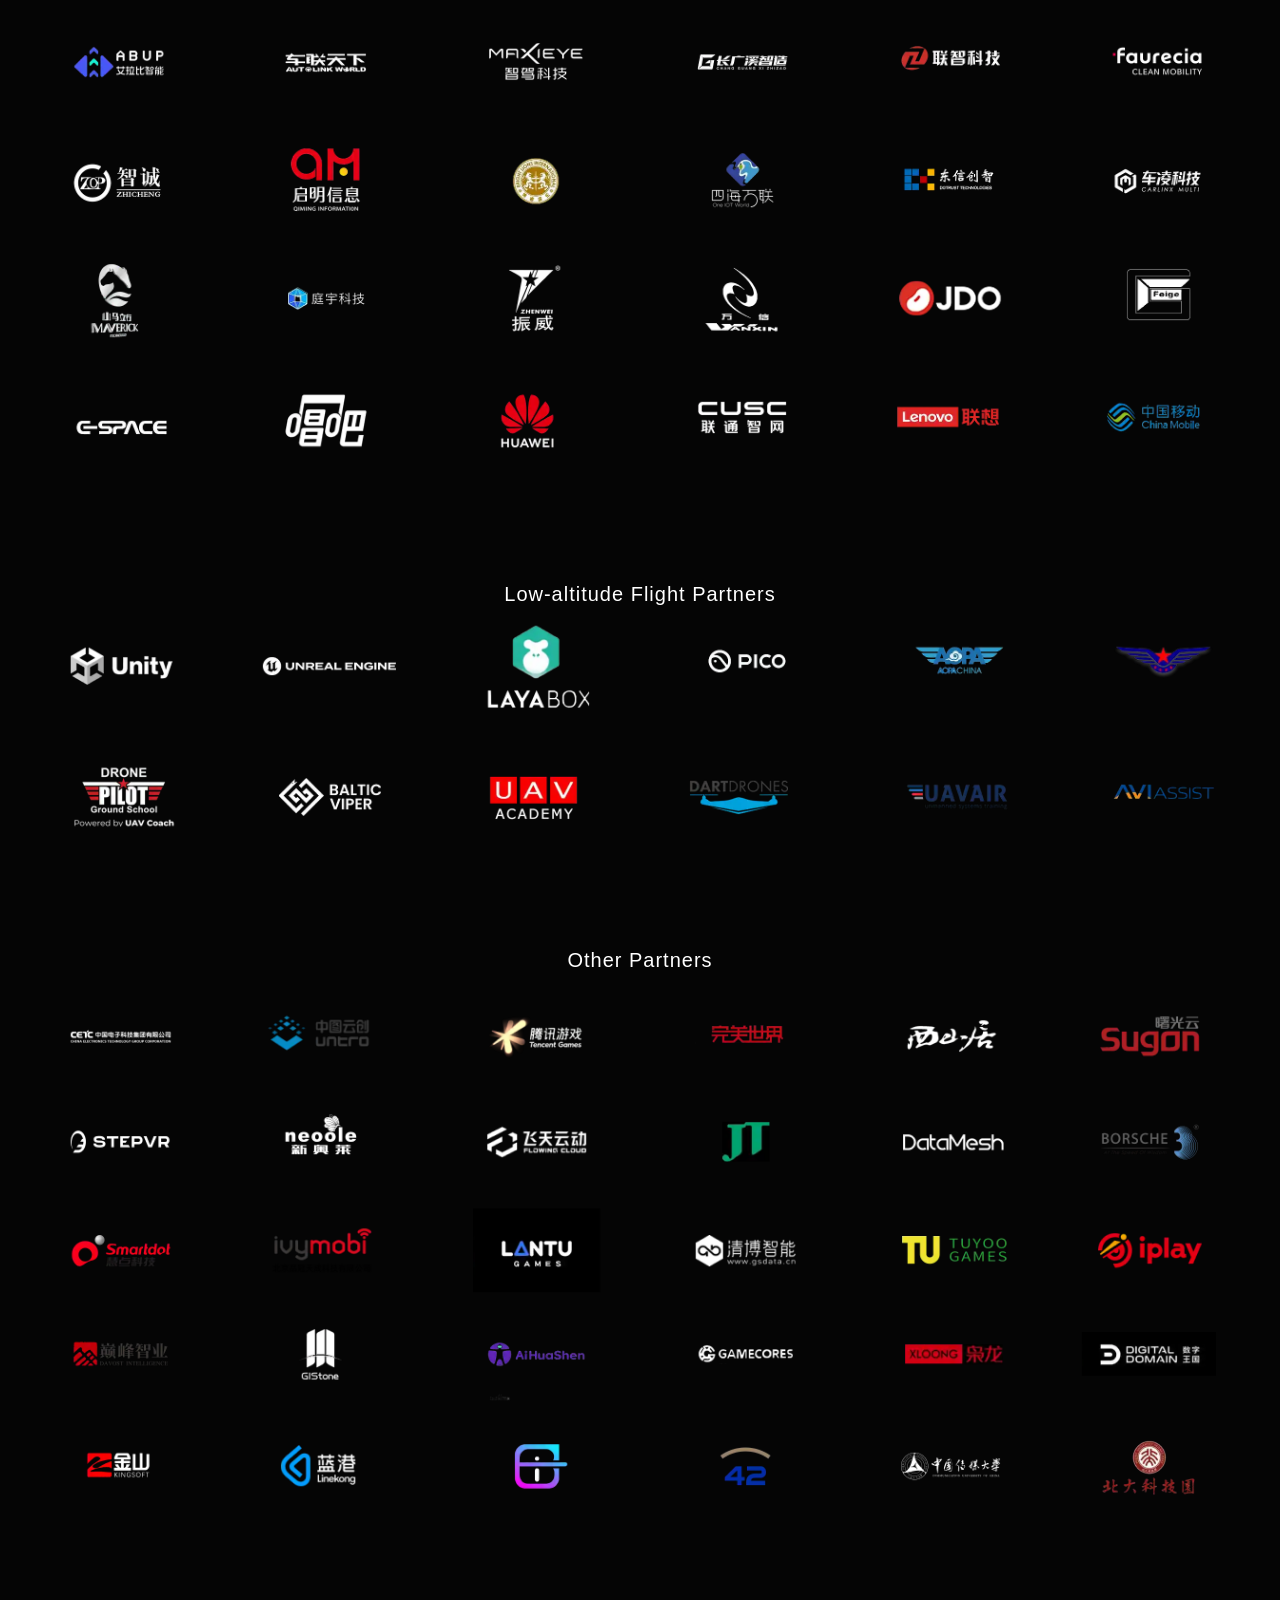
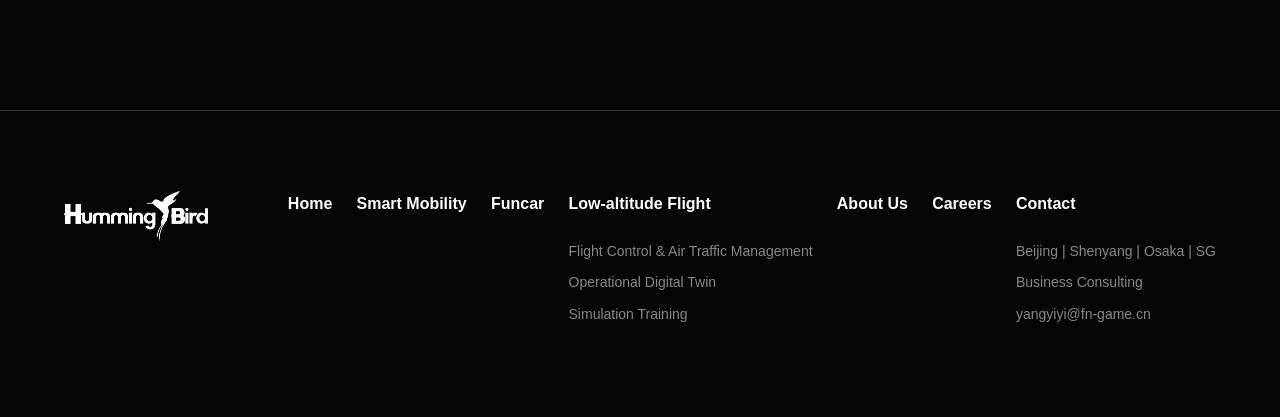
==== commit 6e9c64f1: "更新" ====
--- a/index.html
+++ b/index.html
@@ -72,15 +72,17 @@
             </div>
             
 
-            <!-- 【修改】低空飞行 -->
+            
+            <!-- 【修改】低空飞行（已更新为三个新二级页面，删除了旧页面） -->
             <div class="nav-item">
                 <a href="javascript:void(0)" class="nav-link" id="flight-btn">
                     <span data-i18n="header.nav.flight">低空飞行</span>
                     <svg viewBox="0 0 24 24" width="16" height="16" stroke="currentColor" stroke-width="2" fill="none"><polyline points="6 9 12 15 18 9"></polyline></svg>
                 </a>
                 <div class="nav-dropdown-menu" id="flight-dropdown">
-                    <a href="flight-training.html" data-i18n="header.nav.flight_sub1">模拟培训</a>
-                    <a href="flight-logistics.html" data-i18n="header.nav.flight_sub2">物流平台</a>
+                    <a href="flight-atc.html" data-i18n="header.nav.flight_sub_atc">飞控空管平台</a>
+                    <a href="flight-twin.html" data-i18n="header.nav.flight_sub_twin">作业孪生</a>
+                    <a href="flight-drill.html" data-i18n="header.nav.flight_sub_drill">模拟演练教学</a>
                 </div>
             </div>
 
@@ -385,8 +387,9 @@
                 <div class="f-col">
                     <h4 data-i18n="header.nav.flight">低空飞行</h4>
                     <div class="f-links">
-                        <a href="flight-training.html" data-i18n="header.nav.flight_sub1">模拟培训</a>
-                        <a href="flight-logistics.html" data-i18n="header.nav.flight_sub2">物流平台</a>
+                        <a href="flight-atc.html" data-i18n="header.nav.flight_sub_atc">飞控空管平台</a>
+                        <a href="flight-twin.html" data-i18n="header.nav.flight_sub_twin">作业孪生</a>
+                        <a href="flight-drill.html" data-i18n="header.nav.flight_sub_drill">模拟演练教学</a>
                     </div>
                 </div>
 
--- a/style.css
+++ b/style.css
@@ -199,9 +199,24 @@
 .hardware-section h3 { text-align: center; font-size: 24px; margin-bottom: 40px; }
 .hardware-grid { display: grid; grid-template-columns: repeat(6, 1fr); gap: 20px; margin-top: 50px; }
 .hw-item { text-align: center; }
-.hw-icon { height: auto !important; aspect-ratio: 1 / 1; background-color: #f5f5f5 !important; border-radius: 24px !important; margin-bottom: 15px !important; padding: 20px !important; display: flex; align-items: center; justify-content: center; transition: transform 0.3s ease; }
+.hw-icon { 
+    height: auto !important; 
+    aspect-ratio: 1 / 1; 
+    background-color: #f5f5f5 !important; 
+    border-radius: 24px !important; 
+    margin-bottom: 15px !important; 
+    padding: 5px !important; /* 【修改1】把原来的 20px 改成了 5px，大幅缩小了白边留白 */
+    display: flex; 
+    align-items: center; 
+    justify-content: center; 
+    transition: transform 0.3s ease; 
+}
 .hw-icon:hover { transform: translateY(-5px); }
-.hw-icon img { width: 85% !important; height: 85% !important; object-fit: contain; }
+.hw-icon img { 
+    width: 95% !important;  /* 【修改2】把原来的 85% 改成了 95%，让图片内容撑得更大 */
+    height: 95% !important; /* 【修改3】同上 */
+    object-fit: contain; 
+}
 .hw-item h5 { font-size: 16px !important; color: #fff !important; font-weight: 500; }
 .hw-item p { display: none !important; }
 
@@ -346,7 +361,10 @@
 /* 业务领域 */
 .scope-business { padding-top: 100px; padding-bottom: 100px; text-align: center; }
 .scope-rows-container { display: flex; flex-direction: column; gap: 15px; align-items: center; width: 100%; }
-.scope-row { display: flex; justify-content: center; gap: 40px; width: 100%; flex-wrap: nowrap; }
+
+/* 【修改1】将 flex-wrap: nowrap; 改成 flex-wrap: wrap; 允许屏幕不够宽时自动换行 */
+.scope-row { display: flex; justify-content: center; gap: 40px; width: 100%; flex-wrap: wrap; }
+
 .scope-text { font-size: 30px; font-weight: 500; color: var(--text-muted); cursor: default; transition: all 0.4s ease; white-space: nowrap; }
 .scope-text:hover { color: var(--accent-color); text-shadow: 0 0 15px rgba(41, 121, 255, 0.6); transform: scale(1.1); }
 .scope-text.more { font-size: 30px; font-weight: bold; letter-spacing: 2px; }
@@ -798,58 +816,64 @@
     .ais-intro-box { text-align: justify; padding: 0; }
     .ais-intro-box p { display: inline; white-space: normal; font-size: 15px; margin: 0; }
     
-    /* Footer 手机端极简列表排版 */
+    /* Footer 手机端竖向极简排版 */
     .footer { padding: 40px 5%; }
-    .footer-container { flex-direction: column; }
-    
-    /* 顶部 Logo 加个底边框分隔 */
-    .footer-left { display: block; margin-bottom: 20px; padding-bottom: 20px; border-bottom: 1px solid #222; width: 100%; }
-    
-    .footer-nav { flex-direction: column; gap: 0; }
-    
-    /* 每一行变成横向排列，并带底部边框 */
-    .f-col { 
+    .footer-container { flex-direction: column; gap: 30px; } /* gap控制Logo与下方文字的间距 */
+    
+    /* 顶部 Logo 取消底边框，消除下方多余的空隙 */
+    .footer-left { 
+        display: block; 
+        margin-bottom: 0; 
+        padding-bottom: 0; 
+        border-bottom: none; /* 去掉Logo下面的横线 */
+        width: 100%; 
+    }
+    
+    /* 导航列整体变为竖向排列，调整大块之间的间距 */
+    .footer-nav { 
+        flex-direction: column; 
+        gap: 30px; /* 大标题模块之间的间距 */
+    }
+    
+    /* 每一列(包含加入我们)改为上下排列，去掉底部边框 */
+    .f-col, .footer-nav > div { 
         display: flex; 
-        flex-direction: row; 
-        align-items: center; 
-        border-bottom: 1px solid #222; 
-        padding: 30px 0; 
-        gap: 20px; 
-    }
-    
-    /* 左侧主标题粗体、白字 */
-    .f-col h4 { 
-        width: 100px; /* 固定宽度，让右侧内容对齐 */
+        flex-direction: column; 
+        align-items: flex-start; 
+        border-bottom: none; /* 去掉所有横线 */
+        padding: 0; 
+        gap: 12px; /* 大标题和小标题之间的间距 */
+    }
+    
+    /* 大标题恢复自然宽度，保持白字 */
+    .f-col h4, .footer-nav > div > h4 { 
+        width: auto; /* 取消原来的100px固定宽度 */
         margin-bottom: 0; 
-        flex-shrink: 0; 
-        font-size: 18px; 
-        font-weight: 700; 
+        font-size: 16px; 
+        font-weight: 600; 
         color: #fff;
     }
     
-    /* 右侧子链接横向排列 */
+    /* 下方子链接竖向排列 */
     .f-links { 
         display: flex; 
-        flex-direction: row; 
-        flex-wrap: wrap; 
-        gap: 20px; 
-        flex: 1; 
-    }
+        flex-direction: column; 
+        gap: 10px; /* 多个小标题之间的间距 */
+        width: 100%; 
+    }
+    
     .f-links a { 
-        display: inline-block; 
+        display: block; 
         margin-bottom: 0; 
         color: #888; 
-        font-size: 15px; 
-    }
-    
-    /* 最后一项联系我们：改为垂直排版防止文字太长挤压屏幕 */
+        font-size: 14px; 
+    }
+    
+    /* 联系我们同样保持垂直排版，清理原有的多余留白 */
     .f-col.contact-col { 
-        flex-direction: column; 
-        align-items: flex-start; 
-        padding-top: 30px; 
-        border-bottom: none; /* 最后一项不需要底边框 */
-    }
-    .f-col.contact-col h4 { margin-bottom: 10px; }
+        padding-top: 0; 
+    }
+    .f-col.contact-col h4 { margin-bottom: 0; }
     .f-col.contact-col .f-links { flex-direction: column; gap: 10px; }
     .f-col.contact-col .f-links span { margin-bottom: 0; color: #888; font-size: 14px; }
 }
@@ -892,8 +916,204 @@
     .pane-header h2 { font-size: 32px !important; }
     .pane-header p { font-size: 15px !important; }
     .project-item h3 { font-size: 22px !important; }
-    .pj-img { height: 250px !important; box-shadow: 0 10px 30px rgba(0,0,0,0.2) !important; }
+    .pj-img { height: 200px !important; box-shadow: 0 10px 30px rgba(0,0,0,0.2) !important; }
     .case-section { padding: 60px 0 !important; }
+
+    .scope-business { padding-top: 50px; padding-bottom: 50px; } /* 手机端减小上下留白 */
+    .scope-row { gap: 15px; } /* 手机端减小词语之间的间距 */
+    .scope-text { font-size: 16px; } /* 手机端缩小字体，防止被挤出屏幕 */
+    .scope-text.more { font-size: 18px; } /* MORE也相应缩小 */
+
+    .fc-hero-content h2 {
+        font-size: 28px !important;     /* 【修改1】手机端字号缩小到 28px */
+        white-space: nowrap !important;  /* 【修改2】强制文本不换行 */
+        letter-spacing: 2px !important;  /* 【修改3】字间距稍微缩窄一点，更容易排开 */
+        margin-bottom: 15px !important;
+    }
+    
+    /* 顺便微调一下主标题 Funcar 的大小，让整体比例更好看 */
+    .fc-hero-content h1 {
+        font-size: 22px !important;
+        margin-bottom: 8px !important;
+    }
+    /* 1. 修复 “更是你的移动智慧空间” 强制一行并缩小字号 */
+    .fc-quote h1 {
+        font-size: 30px !important;      /* 从 42px 缩到 24px */
+        white-space: nowrap !important;  /* 强制不换行 */
+        letter-spacing: 1px !important;
+    }
+    .fc-quote h2 {
+        font-size: 18px !important;      /* 副标题也相应缩小 */
+    }
+
+    /* 2. 修复 “准备好体验Funcar了吗？” 强制一行并缩小字号 */
+    .fc-cta h2 {
+        font-size: 30px !important;      /* 从 36px 缩到 22px */
+        white-space: nowrap !important;  /* 强制不换行 */
+        letter-spacing: 1px !important;
+    }
+
+    /* 3. 修复轮播图手机端比例，防止高宽失调被强行拉伸 */
+    .scene-slide {
+        height: auto !important;         /* 【关键】取消电脑端写死的 450px 高度 */
+        aspect-ratio: 16 / 9;            /* 【关键】强制维持 16:9 宽屏黄金比例 */
+    }
+    .scene-slide img {
+        height: 100% !important;
+        object-fit: cover !important;    /* 填充 16:9 区域，画面不挤压、不缩水、不准变形 */
+    }
+
+     /* ---- 1. Hero 文字与排版微调 ---- */
+    .cases-hero-content h1 {
+        font-size: 28px !important;
+        line-height: 1.3 !important;
+    }
+    .cases-hero-content p {
+        font-size: 14px !important;
+        line-height: 1.6 !important;
+    }
+
+    /* ---- 2. 实操飞行与科目图片防挤压 ---- */
+    .ft-img-single {
+        width: 100% !important;
+        height: 200px !important;       /* 统一单张大图高度为 200px */
+        border-radius: 12px !important;
+        overflow: hidden !important;
+        margin-top: 15px !important;
+    }
+    .ft-img-single img {
+        width: 100% !important;
+        height: 100% !important;
+        object-fit: cover !important;
+    }
+
+    .ft-card-img {
+        height: 200px !important;
+    }
+    .ft-card-img img {
+        object-fit: cover !important;
+    }
+
+    /* ---- 3. 自由飞行/竞速赛道的左右图文卡片适配 ---- */
+    .ft-mode-card-lr {
+        flex-direction: column !important; /* 左右卡片手机端还是上下排版观感最好 */
+    }
+    .ft-mode-img-lr {
+        flex: 0 0 100% !important;
+        width: 100% !important;
+        height: 200px !important;
+    }
+    .ft-mode-text-lr {
+        padding: 30px 20px !important;
+    }
+
+    /* ---- 4. 【修改】专项应用培训（3张竖图并排缩放） ---- */
+    .sp-images-3, .ft-img-grid {
+        display: grid !important;
+        grid-template-columns: repeat(3, 1fr) !important; /* 【关键1】在手机上依然保持 3 列并排 */
+        gap: 8px !important; /* 【关键2】将间距缩窄到 8px，防止小屏幕挤压 */
+        margin-top: 20px !important;
+    }
+    
+    /* 竖图盒子采用固定纵横比，高度随宽度自适应 */
+    .sp-img-box, .ft-img-grid .ft-img-single {
+        height: auto !important;          /* 取消固定的高度 */
+        aspect-ratio: 1 / 1.1 !important; /* 【关键3】锁定纵横比（略微偏竖的黄金比例），防止拉伸 */
+        border-radius: 12px !important;   /* 完美保留大圆角 */
+        overflow: hidden !important;
+        margin-top: 0 !important;
+    }
+    .sp-img-box img, .ft-img-grid .ft-img-single img {
+        width: 100% !important;
+        height: 100% !important;
+        object-fit: cover !important;     /* 铺满盒子，防拉伸变形 */
+    }
+
+    /* 专项培训卡片内边距微调 */
+    .special-card {
+        padding: 30px 15px !important;
+    }
+    .special-card h3 {
+        font-size: 24px !important;
+    }
+
+     /* ---- 1. Hero 标题与副标题适配 ---- */
+    .cases-hero-content h1 {
+        font-size: 28px !important;
+        line-height: 1.3 !important;
+    }
+    .cases-hero-content p {
+        font-size: 14px !important;
+        line-height: 1.6 !important;
+    }
+
+    /* ---- 2. “填补专业缺口”文字缩小与高度微调 ---- */
+    .fl-light-intro h2 {
+        font-size: 30px !important;      /* 电脑端是 36px */
+        line-height: 1.4 !important;
+        margin-bottom: 15px !important;
+    }
+    .fl-light-intro p {
+        font-size: 13px !important;      /* 电脑端是 16px */
+        line-height: 1.6 !important;
+    }
+    .light-section-wrapper {
+        padding: 50px 0 !important;      /* 手机端上下留白缩短一半 */
+    }
+
+    /* ---- 3. 【核心】标准化服务流程强制保持左右结构 ---- */
+    .fl-process-wrapper {
+        display: flex !important;
+        flex-direction: row !important;  /* 【关键】强行命令手机端也必须左右并排 */
+        gap: 15px !important;            /* 将原本 80px 的超大空隙极度压缩至 15px */
+        padding: 0 5px !important;       /* 给边缘留出呼吸空间 */
+    }
+    .process-col {
+        flex: 1 !important;              /* 两侧各占 50% 的空间 */
+    }
+    .p-title {
+        font-size: 15px !important;      /* 大标题从 28px 缩减到 15px 确保装下 */
+        margin-bottom: 25px !important;
+    }
+    .p-list li {
+        margin-bottom: 15px !important;  /* 缩小垂直列表间的距离 */
+    }
+    .p-list h4 {
+        font-size: 12px !important;      /* 标题字号从 18px 降到 12px */
+        margin-bottom: 5px !important;
+        line-height: 1.3 !important;
+    }
+    .p-list p {
+        font-size: 10px !important;      /* 描述文字从 14px 降到 10px */
+        line-height: 1.3 !important;
+    }
+    .process-divider {
+        width: 1px !important;
+        background-color: #222 !important; /* 保持中间的分隔线正常显示 */
+    }
+
+    /* ---- 4. 安全保护（如果你的代码中还未对两栏和三栏业务卡片进行手机端折行，这里进行保底） ---- */
+    .fl-dual-core, .fl-network-grid {
+        flex-direction: column !important;
+        grid-template-columns: 1fr !important;
+        gap: 15px !important;
+    }
+    .fl-core-card, .fl-network-card {
+        height: auto !important;
+        min-height: 280px !important;
+        padding: 40px 25px !important;
+    }
+    .fl-core-card h3, .fl-network-card h3 {
+        font-size: 24px !important;
+    }
+
+    /* ---- 5. 修复手机端 Hero 内容贴顶、被导航栏遮挡的问题 ---- */
+    .cases-hero-content {
+        margin-top: 60px !important; /* 【关键】在手机端把标题整体往下推 60px，空出舒适的安全距离 */
+    }
+
+
+
 }
 
 @media (max-width: 480px) {
@@ -1348,4 +1568,346 @@
 
 @media (max-width: 768px) {
     .office-title { font-size: 20px; padding: 10px 25px; }
+}
+
+
+
+/* ========================================= */
+/* 10. 飞控空管平台专属 (flight-atc.html)    */
+/* ========================================= */
+.bg-darker { background-color: #000; }
+
+/* 01. Hero */
+.atc-hero-bg { width: 100%; margin-top: 0px; background-color: #000; }
+.atc-hero { height: 100vh; position: relative; }
+.atc-hero-img { opacity: 0.6; } /* 分离的内联透明度 */
+.atc-hero-content { max-width: 1200px; margin: 0 auto; text-align: center; }
+.atc-hero-content h1 { font-size: 56px; font-weight: 700; color: #fff; margin-bottom: 20px; letter-spacing: 2px; }
+.atc-hero-content p { font-size: 18px; color: #ccc; line-height: 1.8; margin-bottom: 40px; }
+.atc-hero-btns { display: flex; gap: 20px; justify-content: center; }
+
+/* 02. Overview 架构图 */
+.atc-overview-container { display: flex; align-items: center; justify-content: space-between; gap: 60px; max-width: 1400px; margin: 0 auto; }
+.atc-overview-text { flex: 1; }
+.atc-overview-text h2 { font-size: 36px; line-height: 1.4; margin-bottom: 30px; color: #fff; }
+.atc-overview-text p { font-size: 16px; color: #aaa; line-height: 1.8; margin-bottom: 20px; }
+.atc-arch-diagram { flex: 1; display: flex; flex-direction: column; gap: 15px; }
+.arch-layer { background: linear-gradient(90deg, rgba(41, 121, 255, 0.1) 0%, rgba(17, 17, 17, 0.8) 100%); border-left: 4px solid var(--accent-color); border-radius: 8px; padding: 25px; transition: transform 0.3s ease, box-shadow 0.3s ease; }
+.arch-layer:hover { transform: translateX(10px); box-shadow: 0 10px 30px rgba(41, 121, 255, 0.15); }
+.layer-title { font-size: 14px; font-family: 'ConthraxSb', sans-serif; color: var(--accent-color); margin-bottom: 15px; letter-spacing: 1px; }
+.layer-items { display: flex; flex-wrap: wrap; gap: 10px; }
+.layer-items span { background-color: #222; color: #e0e0e0; font-size: 13px; padding: 6px 15px; border-radius: 4px; border: 1px solid #333; }
+
+/* 通用网格系统 */
+.atc-grid-3 { display: grid; grid-template-columns: repeat(3, 1fr); gap: 30px; max-width: 1400px; margin: 0 auto; }
+.atc-grid-4 { display: grid; grid-template-columns: repeat(4, 1fr); gap: 20px; max-width: 1400px; margin: 0 auto; }
+
+/* 03. 核心能力 */
+.atc-card { background-color: #111; padding: 40px; border-radius: 12px; border: 1px solid #1a1a1a; transition: 0.3s ease; }
+.atc-card:hover { transform: translateY(-5px); border-color: #333; box-shadow: 0 15px 30px rgba(0,0,0,0.5); }
+.atc-card-num { font-size: 40px; font-family: 'ConthraxSb', sans-serif; color: rgba(255,255,255,0.05); margin-bottom: -20px; }
+.atc-card h3 { font-size: 22px; color: #fff; margin-bottom: 20px; border-bottom: 1px solid #222; padding-bottom: 15px; }
+.atc-card ul li { position: relative; padding-left: 15px; margin-bottom: 12px; color: #aaa; font-size: 15px; }
+.atc-card ul li::before { content: ''; position: absolute; left: 0; top: 8px; width: 6px; height: 6px; background-color: var(--accent-color); border-radius: 50%; }
+
+/* 04. 场景解决方案图文卡片 */
+.atc-img-card { position: relative; height: 300px; border-radius: 12px; overflow: hidden; background-color: #111; }
+.atc-img-card img { width: 100%; height: 100%; object-fit: cover; transition: transform 0.5s ease; opacity: 0.7; }
+.atc-img-card:hover img { transform: scale(1.05); opacity: 0.4; }
+.atc-img-overlay { position: absolute; bottom: 0; left: 0; width: 100%; padding: 30px; background: linear-gradient(to top, rgba(0,0,0,0.9) 0%, rgba(0,0,0,0) 100%); }
+.atc-img-overlay h3 { color: #fff; font-size: 22px; margin-bottom: 10px; }
+.atc-img-overlay p { color: var(--accent-color); font-size: 13px; }
+
+/* 05. 大屏可视化 Showcase (单行小字 + 纯图) */
+.atc-ui-container { display: block; } /* 确保脱离原始 flex 限制 */
+.atc-ui-subtitle { font-size: 16px; color: #888; margin-top: 15px; letter-spacing: 2px; }
+.atc-ui-img-wrapper { max-width: 1200px; margin: 0 auto; border-radius: 16px; overflow: hidden; box-shadow: 0 0 80px rgba(41, 121, 255, 0.15); border: 1px solid #222; padding: 10px; background-color: #111; }
+.atc-ui-img-wrapper img { width: 100%; height: auto; border-radius: 8px; display: block; }
+
+/* 06. 技术优势 */
+.atc-tech-section { padding-bottom: 200px;padding-top: 100px; } /* 【新增】增加核心技术能力下方的空间 */
+.atc-tech-card { padding: 30px 0; border-top: 2px solid #222; }
+.atc-tech-card:hover { border-color: var(--accent-color); }
+.atc-tech-card h4 { font-size: 18px; color: #fff; margin-bottom: 15px; }
+.atc-tech-card p { font-size: 14px; color: #888; line-height: 1.8; }
+
+
+/* 07. 平台价值 Benefits (背景图铺满屏幕去黑边) */
+.atc-benefit-bg { 
+    background-size: cover; 
+    background-position: center; 
+    background-repeat: no-repeat; 
+    text-align: center; 
+    border-top: 1px solid #222; 
+    border-bottom: 1px solid #222; 
+    
+    /* 【核心修改】强制宽度 100% 突破 1400px 限制，消除左右黑边 */
+    max-width: 100% !important;
+    width: 100%;
+}
+.atc-benefit-list { display: flex; flex-direction: column; gap: 50px; align-items: center; max-width: 800px; margin: 0 auto; }
+.atc-benefit-text { text-align: center; }
+.atc-benefit-text h4 { font-size: 24px; color: var(--accent-color); margin-bottom: 15px; font-weight: 600; letter-spacing: 2px; }
+.atc-benefit-text p { font-size: 16px; color: #ccc; line-height: 1.6; }
+
+/* 08. 部署方式 */
+.atc-deploy-section { padding-top: 100px; } /* 【新增】增加灵活部署上方的空间 */
+.atc-deployment { text-align: center; margin-top: 0; }
+.atc-deployment h3 { font-size: 24px; color: #fff; margin-bottom: 40px; }
+.atc-deploy-grid { display: grid; grid-template-columns: repeat(3, 1fr); gap: 30px; max-width: 1400px; margin: 0 auto; }
+.deploy-card { background: #111; border-top: 3px solid var(--accent-color); padding: 40px; border-radius: 0 0 12px 12px; text-align: left; }
+.deploy-card h4 { font-size: 20px; color: #fff; margin-bottom: 20px; font-weight: bold; }
+.deploy-card ul li { position: relative; padding-left: 15px; margin-bottom: 12px; color: #aaa; font-size: 14px; }
+.deploy-card ul li::before { content: ''; position: absolute; left: 0; top: 8px; width: 5px; height: 5px; background-color: var(--accent-color); border-radius: 50%; }
+
+/* 09. CTA */
+.atc-cta { text-align: center; padding-bottom: 120px; }
+.atc-cta h2 { font-size: 36px; margin-bottom: 20px; color: #fff; }
+.atc-cta p { font-size: 16px; color: #888; }
+.atc-cta-btns { justify-content: center; margin-top: 40px; } /* CTA按钮的独占间距 */
+
+/* ========================================= */
+/* 飞控空管平台 手机端适配                      */
+/* ========================================= */
+@media (max-width: 768px) {
+    .atc-hero-content h1 { font-size: 32px !important; line-height: 1.3 !important; }
+    .atc-hero-content p { font-size: 14px !important; }
+    .atc-hero-content { margin-top: 60px !important; }
+    .atc-hero-btns { flex-direction: column; gap: 15px; width: 100%; padding: 0 20px; }
+    
+    .atc-overview-container { flex-direction: column; gap: 40px; }
+    .atc-grid-3, .atc-grid-4, .atc-deploy-grid { grid-template-columns: 1fr !important; gap: 20px; }
+    .layer-items span { font-size: 12px; padding: 5px 10px; }
+    .atc-tech-card { padding-top: 20px; }
+    .deploy-card { padding: 30px 20px; }
+    
+    /* 态势感知小字手机端适配 */
+    .atc-ui-subtitle { font-size: 13px !important; line-height: 1.8 !important; letter-spacing: 1px !important; padding: 0 10px; }
+    
+    /* 纵向居中文字手机端适配 */
+    .atc-benefit-list { gap: 30px !important; }
+    .atc-benefit-text h4 { font-size: 20px !important; margin-bottom: 10px !important; }
+    .atc-benefit-text p { font-size: 14px !important; }
+}
+
+/* ========================================= */
+/* 11. 作业孪生平台专属 (flight-twin.html)   */
+/* ========================================= */
+
+.twin-hero-content h1 { font-size: 50px; } /* 微调主标题大小防止过长 */
+
+/* 02. Overview 标签与流程图 */
+.twin-overview-wrapper { text-align: center; max-width: 1200px; margin: 0 auto; }
+.twin-overview-desc p { font-size: 16px; color: #aaa; margin-bottom: 15px; }
+.twin-tags-row { display: flex; justify-content: center; flex-wrap: wrap; gap: 15px; margin-bottom: 40px; }
+.twin-tags-row span { background: #111; color: var(--accent-color); padding: 8px 25px; border-radius: 30px; font-size: 15px; border: 1px solid #222; }
+.twin-flowchart { display: flex; align-items: center; justify-content: center; gap: 15px; margin-top: 40px; flex-wrap: wrap; }
+.flow-item { background: linear-gradient(135deg, #111 0%, #1a1a1a 100%); color: #fff; padding: 15px 25px; border-radius: 8px; font-size: 15px; border: 1px solid #333; font-weight: bold; }
+.flow-arrow { width: 24px; height: 24px; background: url('data:image/svg+xml;utf8,<svg viewBox="0 0 24 24" fill="none" stroke="%23888" stroke-width="2" xmlns="http://www.w3.org/2000/svg"><polyline points="9 18 15 12 9 6"></polyline></svg>') no-repeat center; }
+
+/* 左文右图通用结构 (GIS & 指挥协同) */
+.twin-split-section { display: flex; gap: 60px; max-width: 1400px; margin: 0 auto; align-items: stretch; }
+.twin-split-text { flex: 1; display: flex; flex-direction: column; gap: 30px; }
+.twin-feature-group { background: #111; padding: 30px; border-radius: 12px; border-left: 4px solid var(--accent-color); }
+.twin-feature-group h3 { font-size: 20px; color: #fff; margin-bottom: 12px; }
+.twin-feature-group p { font-size: 14px; color: #888; line-height: 1.6; }
+.twin-split-img { flex: 1.2; position: relative; border-radius: 16px; overflow: hidden; background: #000; border: 1px solid #222; display: flex; flex-direction: column; }
+.twin-split-img img { width: 100%; height: 100%; object-fit: cover; }
+.twin-img-caption { background: rgba(17, 17, 17, 0.9); padding: 15px; text-align: center; color: var(--accent-color); font-size: 13px; letter-spacing: 1px; }
+
+/* 视频墙大图 */
+.twin-video-grid { margin-bottom: 60px; }
+.twin-showcase-img { max-width: 1400px; margin: 0 auto; border-radius: 16px; overflow: hidden; border: 1px solid #222; position: relative; }
+.twin-showcase-img img { width: 100%; height: auto; display: block; }
+
+/* 优化作业孪生-行业场景卡片的文字排版 */
+.twin-ind-overlay { background: linear-gradient(to top, rgba(0,0,0,0.95) 0%, rgba(0,0,0,0.7) 60%, rgba(0,0,0,0) 100%) !important; padding-top: 60px !important; }
+.twin-ind-overlay p { line-height: 1.6 !important; color: #ccc !important; }
+
+/* ========================================= */
+/* 作业孪生 手机端适配                      */
+/* ========================================= */
+@media (max-width: 768px) {
+    .twin-hero-content h1 { font-size: 28px !important; }
+    .twin-tags-row span { font-size: 13px; padding: 6px 15px; }
+    .twin-flowchart { flex-direction: column; gap: 10px; }
+    .flow-arrow { transform: rotate(90deg); }
+    .twin-split-section { flex-direction: column; gap: 30px; }
+    .twin-split-img { height: 250px; } /* 防止手机端图片无限拉高 */
+}
+
+
+/* ========================================= */
+/* 12. 模拟演练教学专属 (flight-drill.html)  */
+/* ========================================= */
+
+/* 02. 系统概述流程图间距微调 */
+.drill-flowchart { margin-top: 60px; margin-bottom: 20px; }
+
+
+/* 04. 专项行业演练 (纯白背景 + 无框细线分隔)  */
+
+
+/* 【修复黑边】强制让白底突破 1400px 铺满整个屏幕宽度 */
+.drill-light-bg {
+    background-color: #ffffff;
+    color: #111111;
+    max-width: 100% !important; 
+    width: 100%;
+}
+
+/* 【修复黑边】重新把内部的标题和内容安全地限制在 1400px 并居中 */
+.drill-light-bg .section-title,
+.drill-light-bg .special-project-list {
+    max-width: 1400px;
+    margin-left: auto;
+    margin-right: auto;
+}
+
+/* 列表间距清零，靠 padding 撑开 */
+.special-project-list { 
+    display: flex; 
+    flex-direction: column; 
+    gap: 0; 
+}
+
+/* 单个场景块：去边框、加下划线、白底黑字 */
+.special-card { 
+    background-color: transparent !important; 
+    border: none !important; 
+    border-radius: 0 !important; 
+    padding: 80px 0; 
+    text-align: center; 
+    border-bottom: 1px solid #eeeeee !important; 
+    transition: none !important; 
+}
+.special-card:first-child { padding-top: 40px; }
+.special-card:last-child { border-bottom: none !important; padding-bottom: 20px; }
+
+.special-card h3 { 
+    font-size: 32px; 
+    color: #111 !important; /* 标题变黑 */
+    margin-bottom: 20px; 
+    font-weight: bold;
+}
+.special-card p { 
+    font-size: 15px; 
+    color: #666 !important; /* 描述变深灰 */
+    max-width: 900px; 
+    margin: 0 auto 30px; 
+    line-height: 1.8; 
+}
+
+/* 胶囊标签变浅灰色 */
+.special-tags-line { 
+    display: flex; 
+    justify-content: center; 
+    flex-wrap: wrap; 
+    gap: 10px; 
+    margin-bottom: 40px; 
+}
+.sp-tag { 
+    font-size: 13px; 
+    padding: 8px 24px; 
+    border-radius: 30px; 
+    background-color: #f5f5f5 !important; 
+    color: #555 !important; 
+    border: none !important; 
+    transition: all 0.3s ease; 
+}
+.sp-tag:hover { 
+    background-color: #e5e5e5 !important; 
+}
+
+/* 3图并排保持圆角和缩放效果 */
+.sp-images-3 { 
+    display: grid; 
+    grid-template-columns: repeat(3, 1fr); 
+    gap: 20px; 
+}
+.sp-img-box { 
+    height: 350px; 
+    background-color: #f5f5f5; 
+    border-radius: 12px; 
+    overflow: hidden; 
+    position: relative; 
+}
+.sp-img-box img { 
+    width: 100%; 
+    height: 100%; 
+    object-fit: cover; 
+    transition: transform 0.4s ease; 
+}
+.sp-img-box:hover img { 
+    transform: scale(1.05); 
+}
+
+/* 06. 训练模式 Mode 六宫格 */
+.drill-mode-section { padding-bottom: 200px !important; } /* 【新增】专门增加下方的留白 */
+.drill-modes-grid { display: grid; grid-template-columns: repeat(6, 1fr); gap: 20px; max-width: 1400px; margin: 0 auto; }
+.drill-mode-box { background: #111; border: 1px solid #222; border-radius: 12px; padding: 40px 20px; text-align: center; transition: 0.3s; }
+.drill-mode-box:hover { transform: translateY(-5px); border-color: var(--accent-color); }
+.drill-mode-box h4 { color: #fff; font-size: 18px; font-weight: 500; }
+
+
+/* 07. 核心优势大图背景 + 纵向居中排版 (去除玻璃卡片，改为和飞控页面一样) */
+.drill-benefit-bg {
+    /* 图像链接由 HTML 提供 */
+    background-size: cover;
+    background-position: center;
+    background-repeat: no-repeat;
+   
+    padding-top: 100px;
+    padding-bottom: 100px;
+    text-align: center;
+    
+    /* 【核心修改】强制宽度 100% 铺满屏幕，消除左右黑边 */
+    max-width: 100% !important;
+    width: 100%;
+}
+
+/* 复用飞控空管的纵向纯文字居中排版 */
+.drill-benefit-list { 
+    display: flex; 
+    flex-direction: column; 
+    gap: 50px; 
+    align-items: center; 
+    max-width: 800px; 
+    margin: 0 auto; 
+}
+.drill-benefit-text { text-align: center; }
+.drill-benefit-text h4 { font-size: 24px; color: var(--accent-color); margin-bottom: 15px; font-weight: 600; letter-spacing: 2px; }
+.drill-benefit-text p { font-size: 16px; color: #ccc; line-height: 1.6; }
+.drill-glass-card:hover {
+    background: rgba(255, 255, 255, 0.1);
+    transform: translateY(-5px);
+}
+.drill-glass-card h4 { color: #fff; font-size: 20px; margin-bottom: 15px; font-weight: bold; }
+.drill-glass-card p { color: #ddd; font-size: 14px; line-height: 1.6; }
+
+/* ========================================= */
+/* 模拟演练教学 手机端完美适配                 */
+/* ========================================= */
+@media (max-width: 768px) {
+    /* 训练模式 六宫格变 2 列 */
+    .drill-modes-grid { grid-template-columns: repeat(2, 1fr) !important; gap: 15px; }
+    .drill-mode-box { padding: 30px 10px; }
+    .drill-mode-box h4 { font-size: 16px; }
+    
+    /* 行业演练卡片缩小留白 */
+    .special-card { padding: 30px 15px !important; }
+    .special-card h3 { font-size: 24px !important; }
+    
+    /* 行业演练 3图并排防挤压核心代码 */
+    .sp-images-3 { 
+        grid-template-columns: repeat(3, 1fr) !important; 
+        gap: 8px !important; 
+    }
+    .sp-img-box { 
+        height: auto !important; 
+        aspect-ratio: 1 / 1.1 !important; 
+        border-radius: 8px !important;
+    }
+
+    
 }
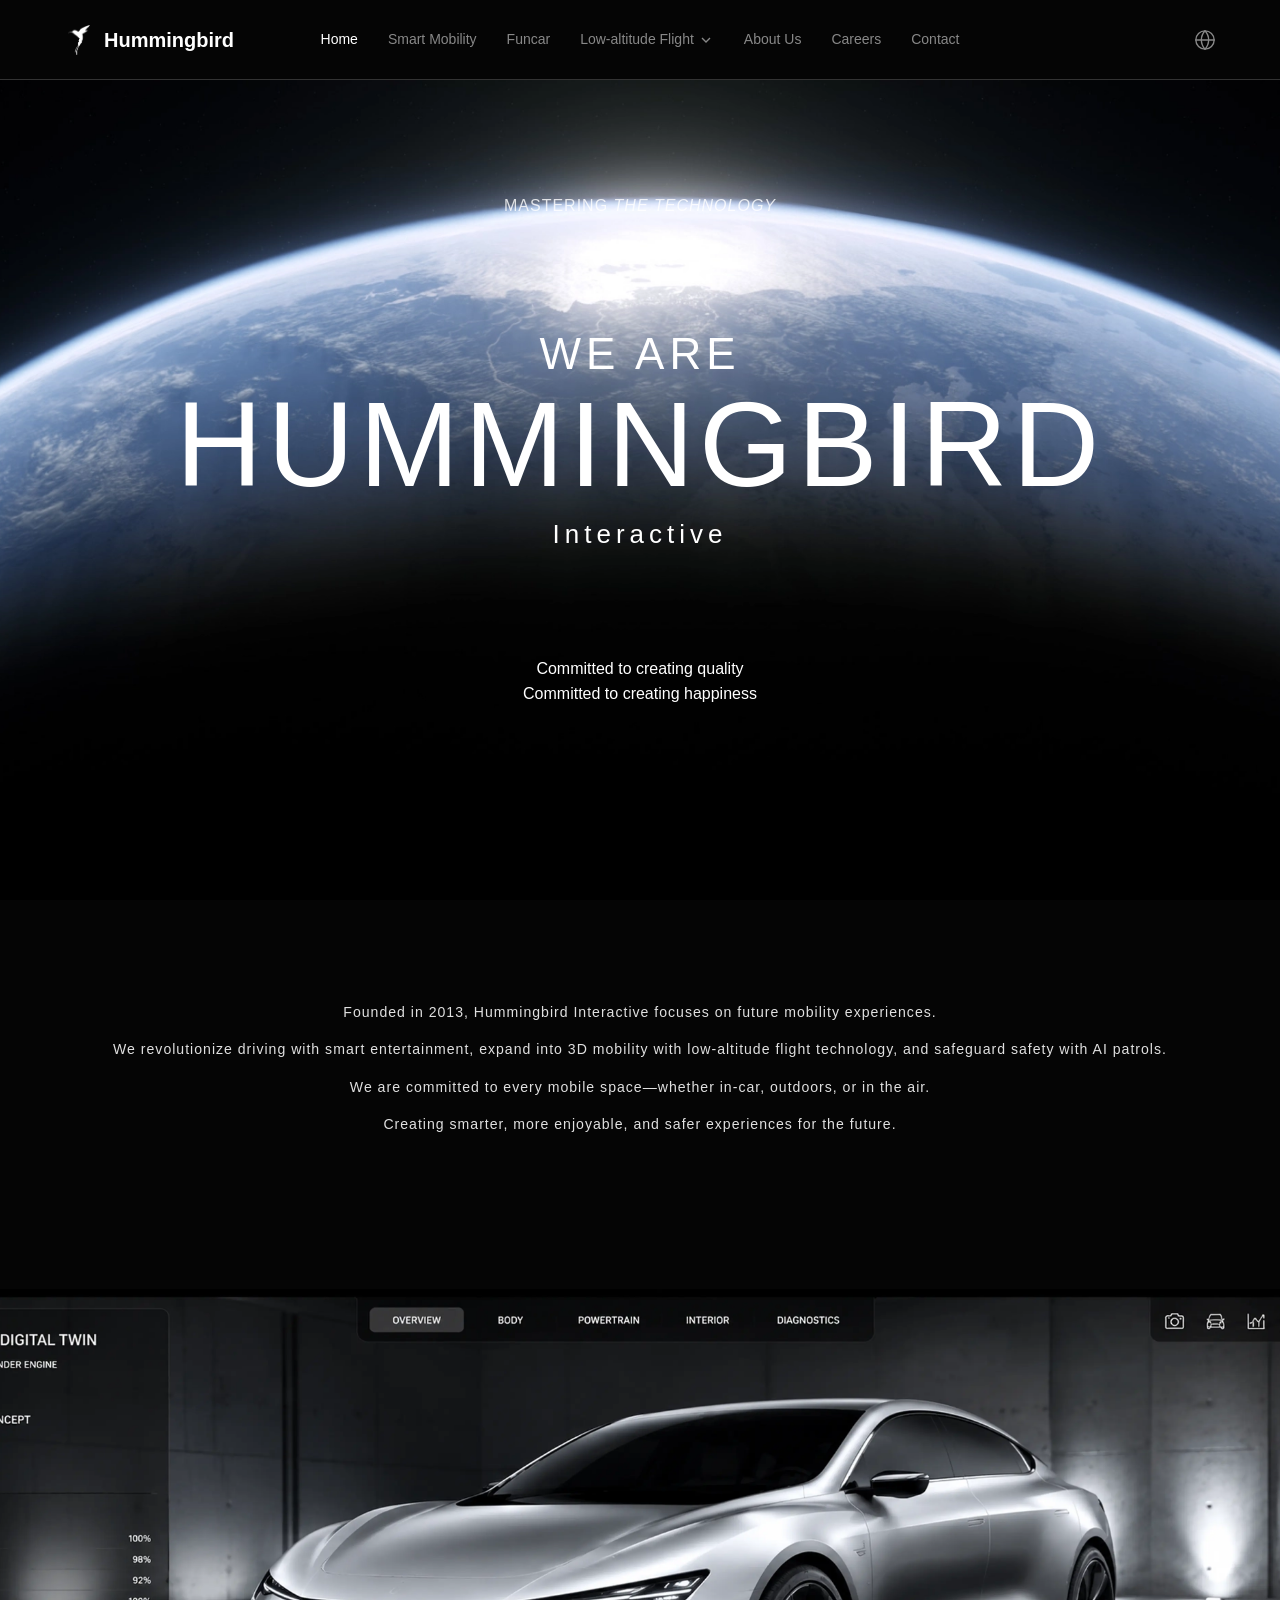
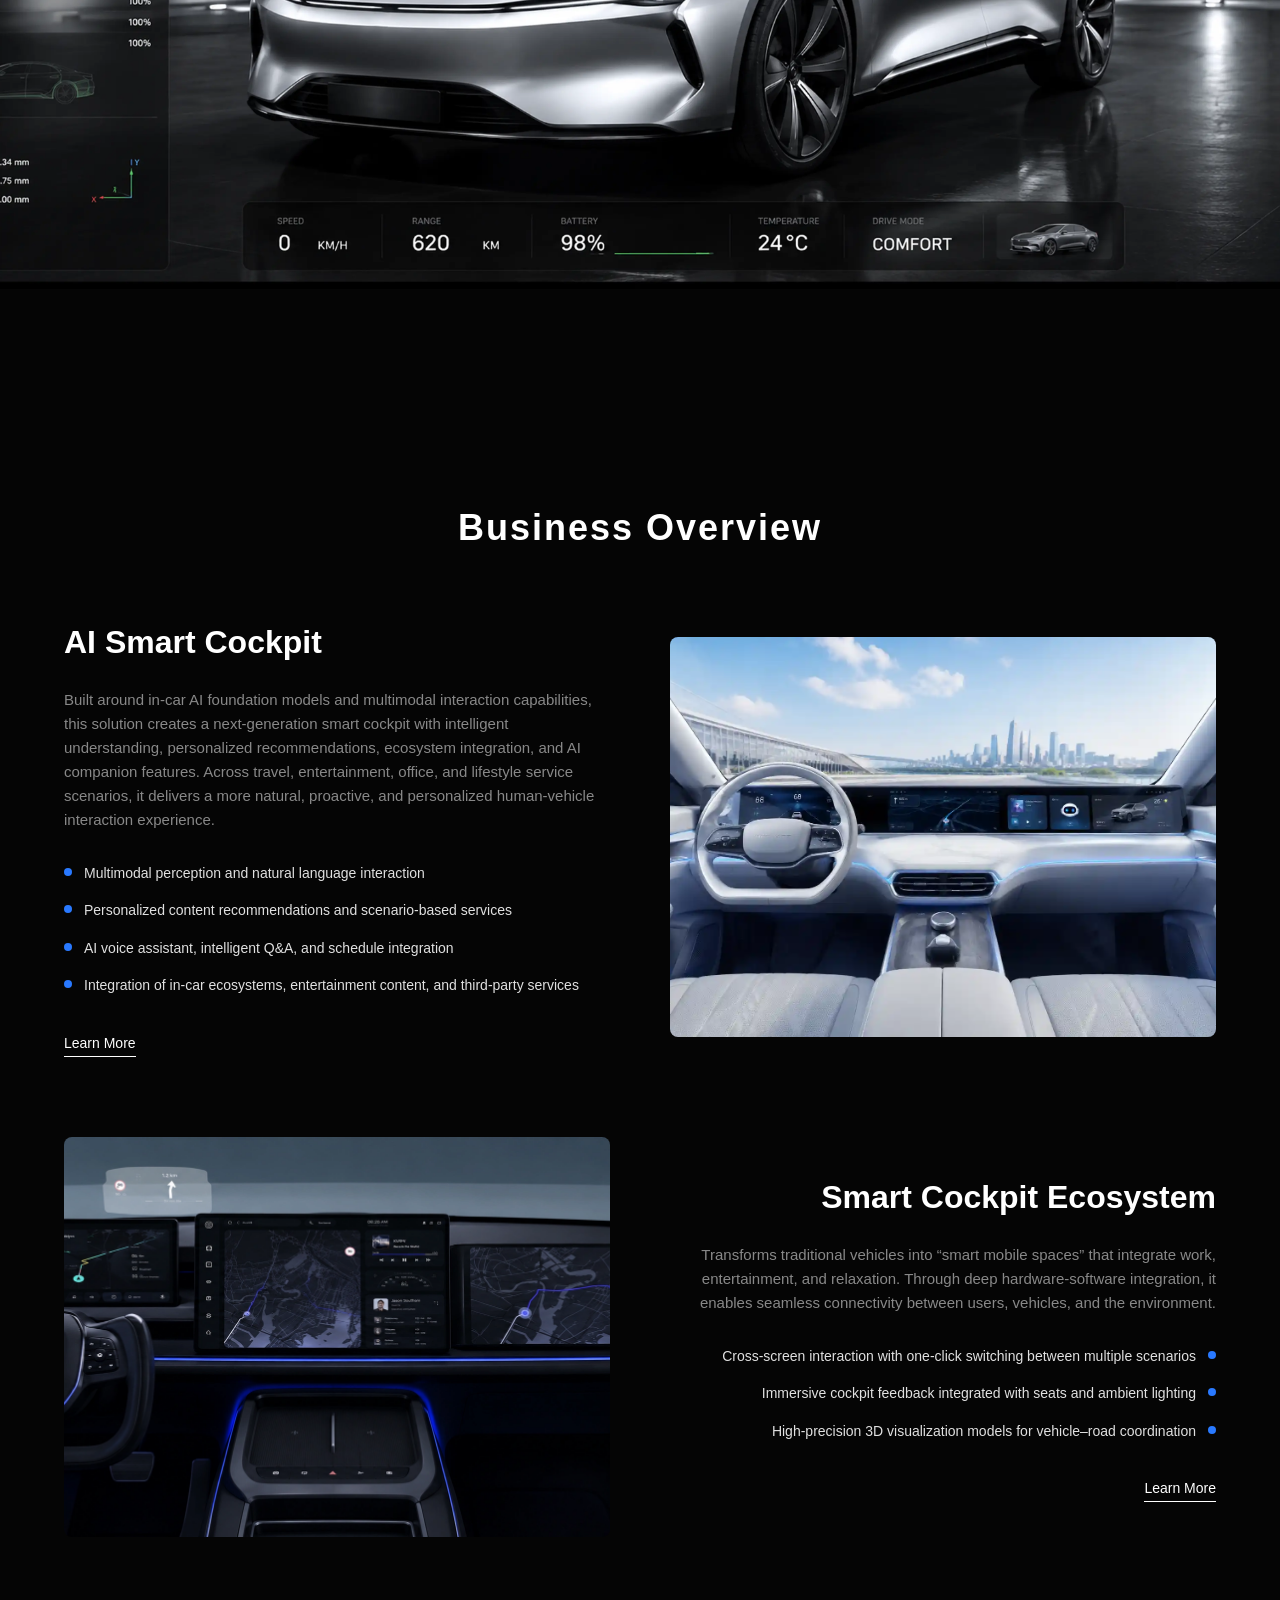
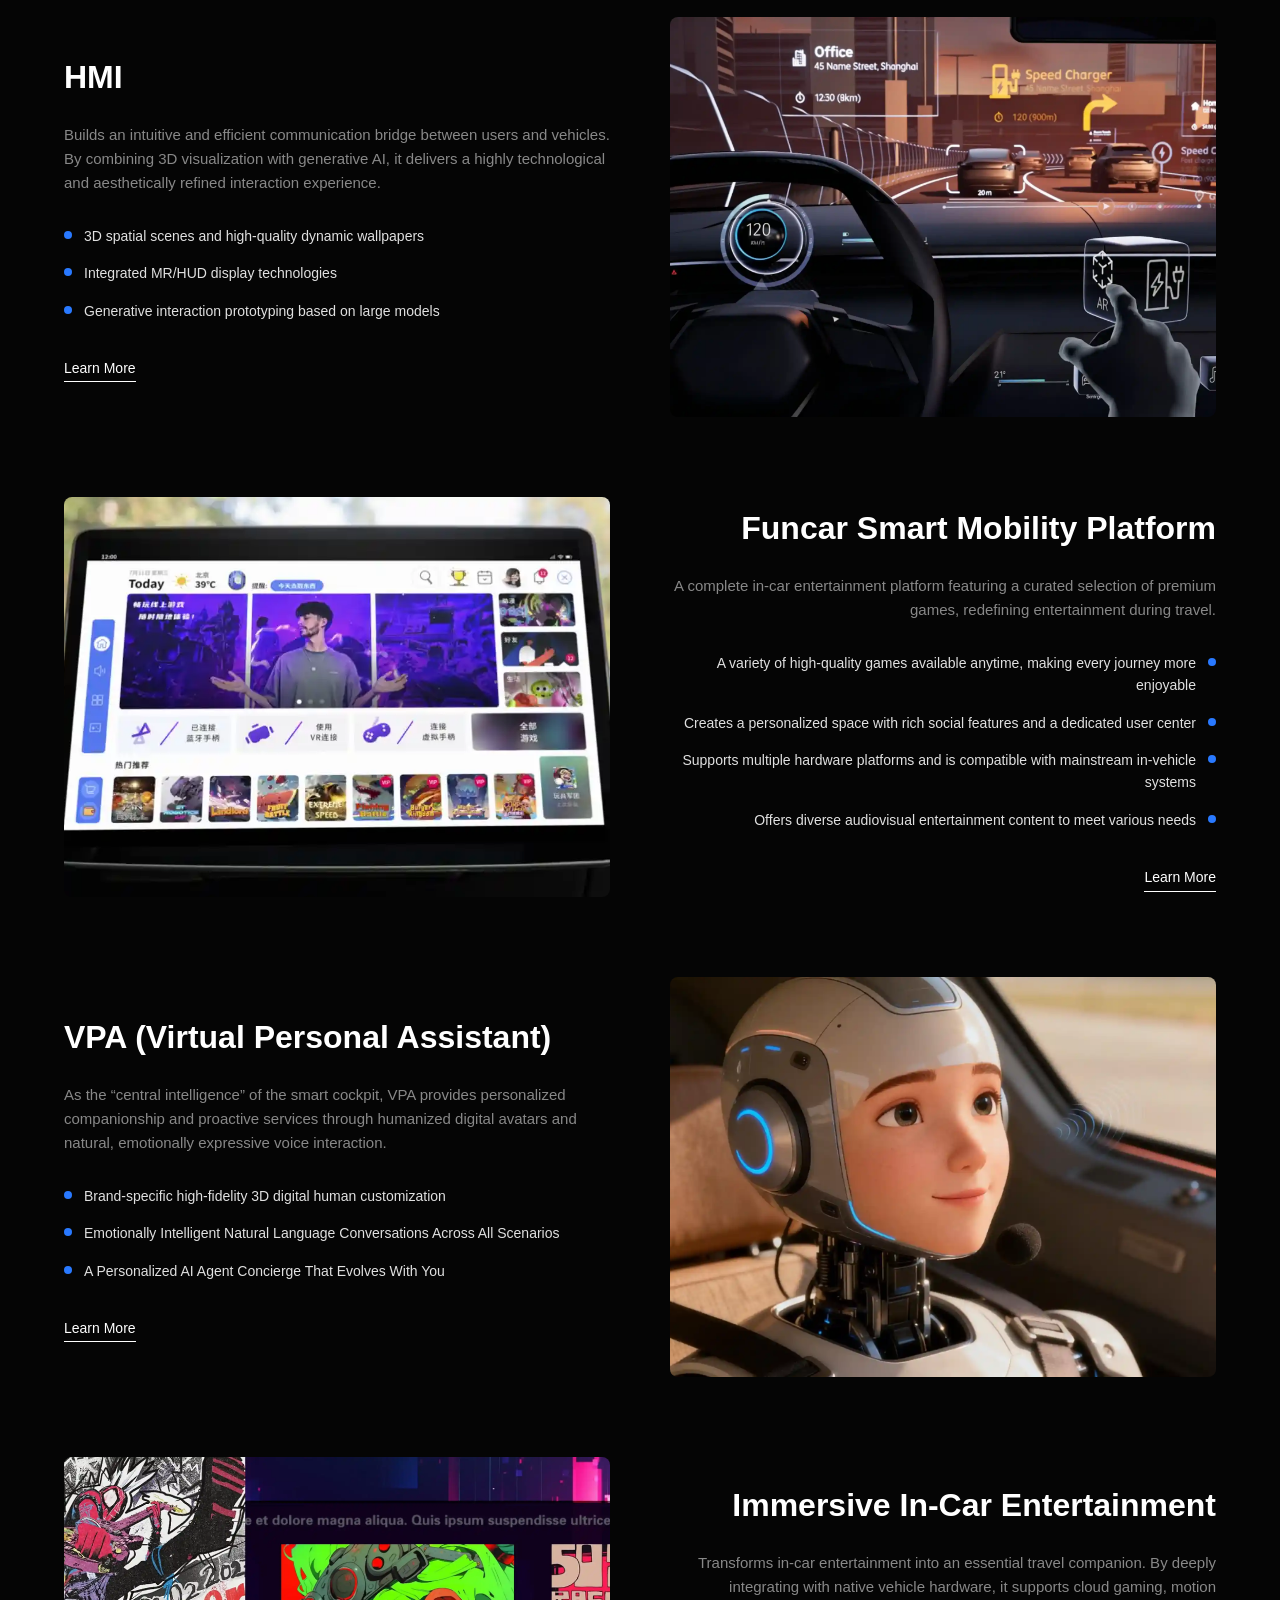
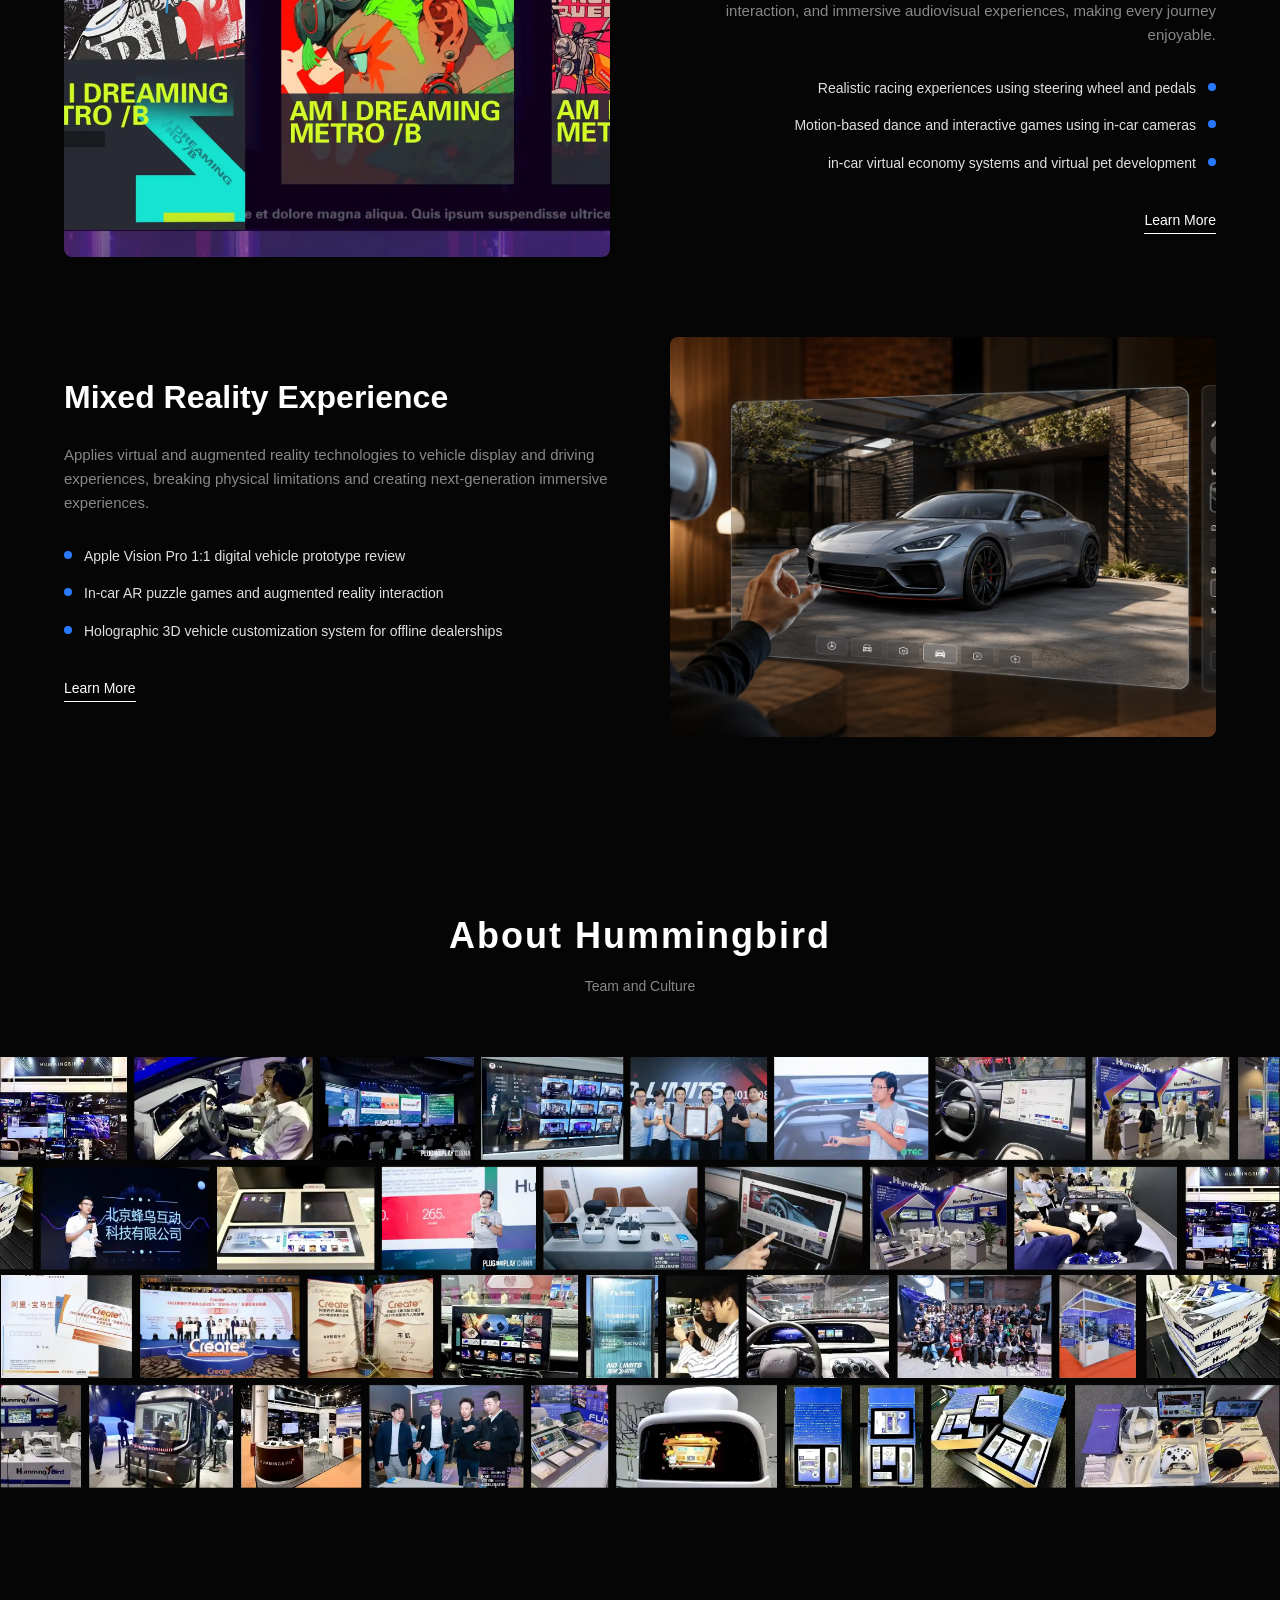
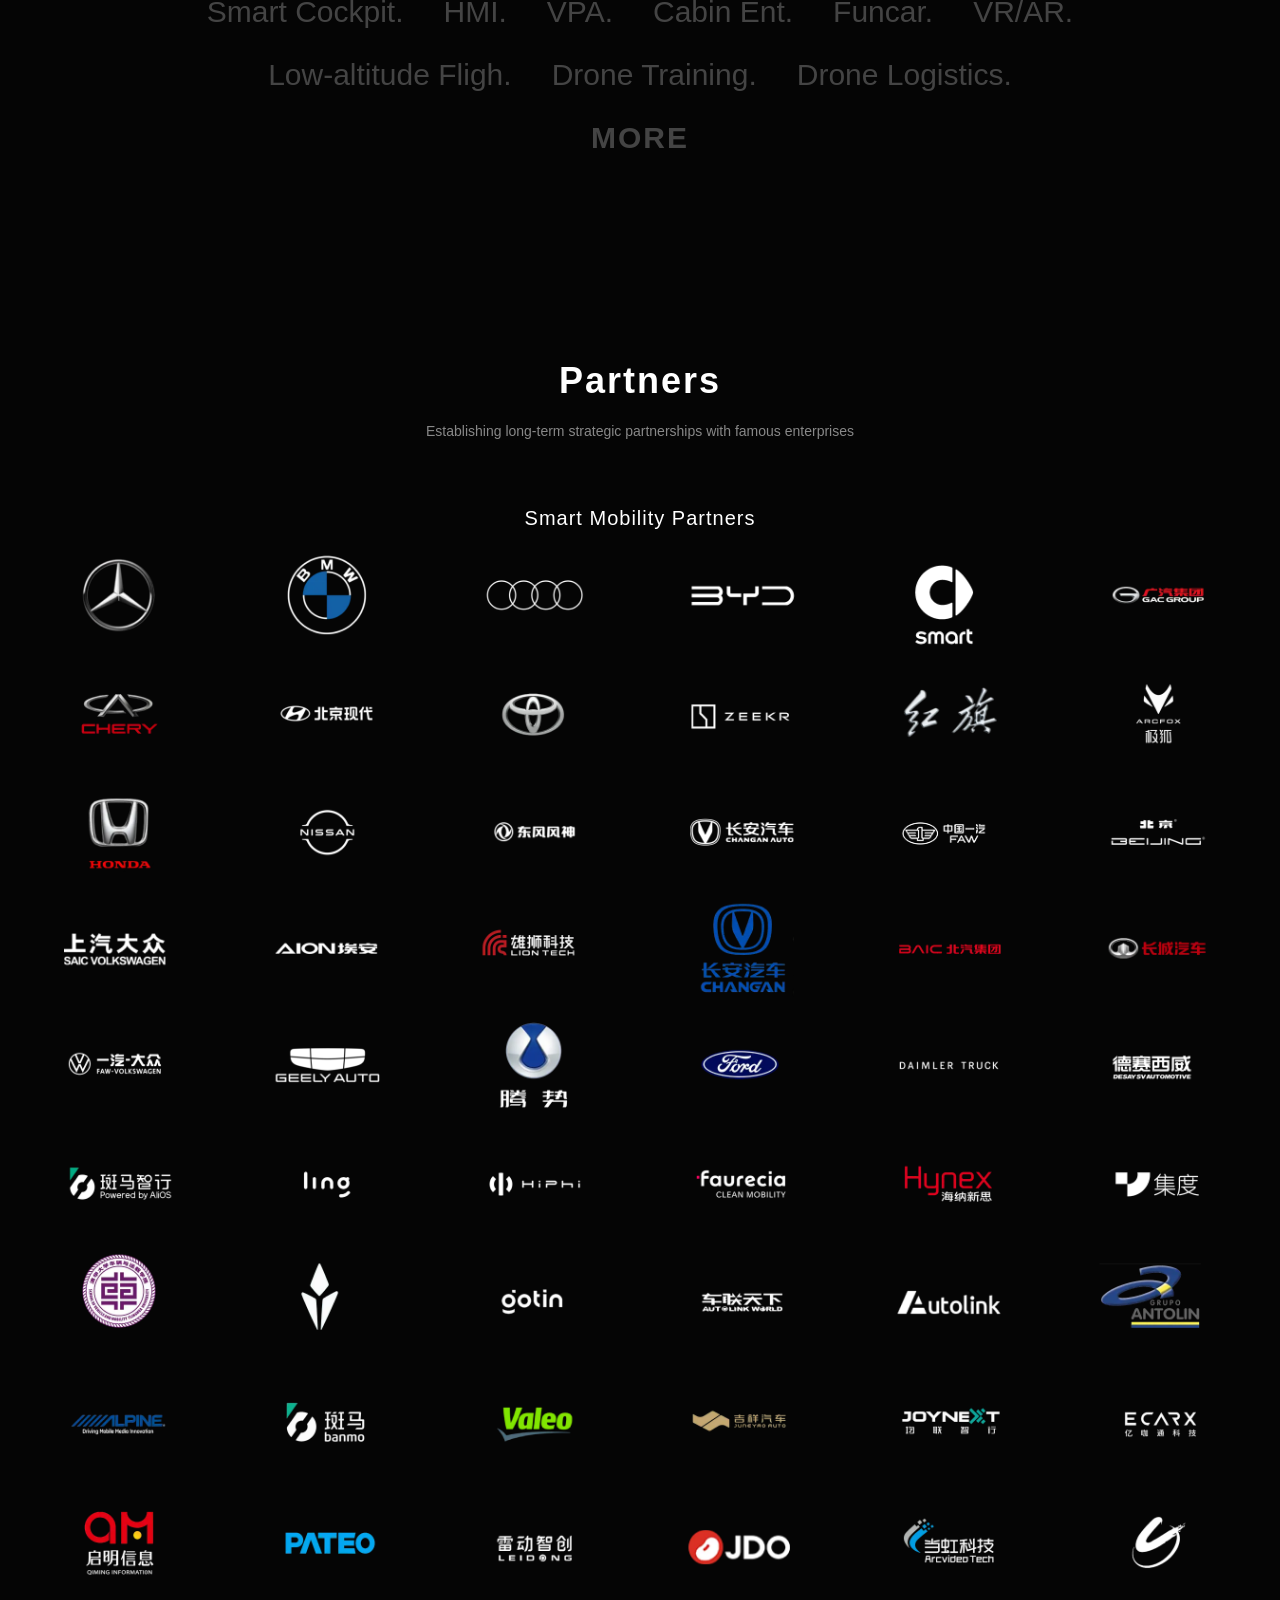
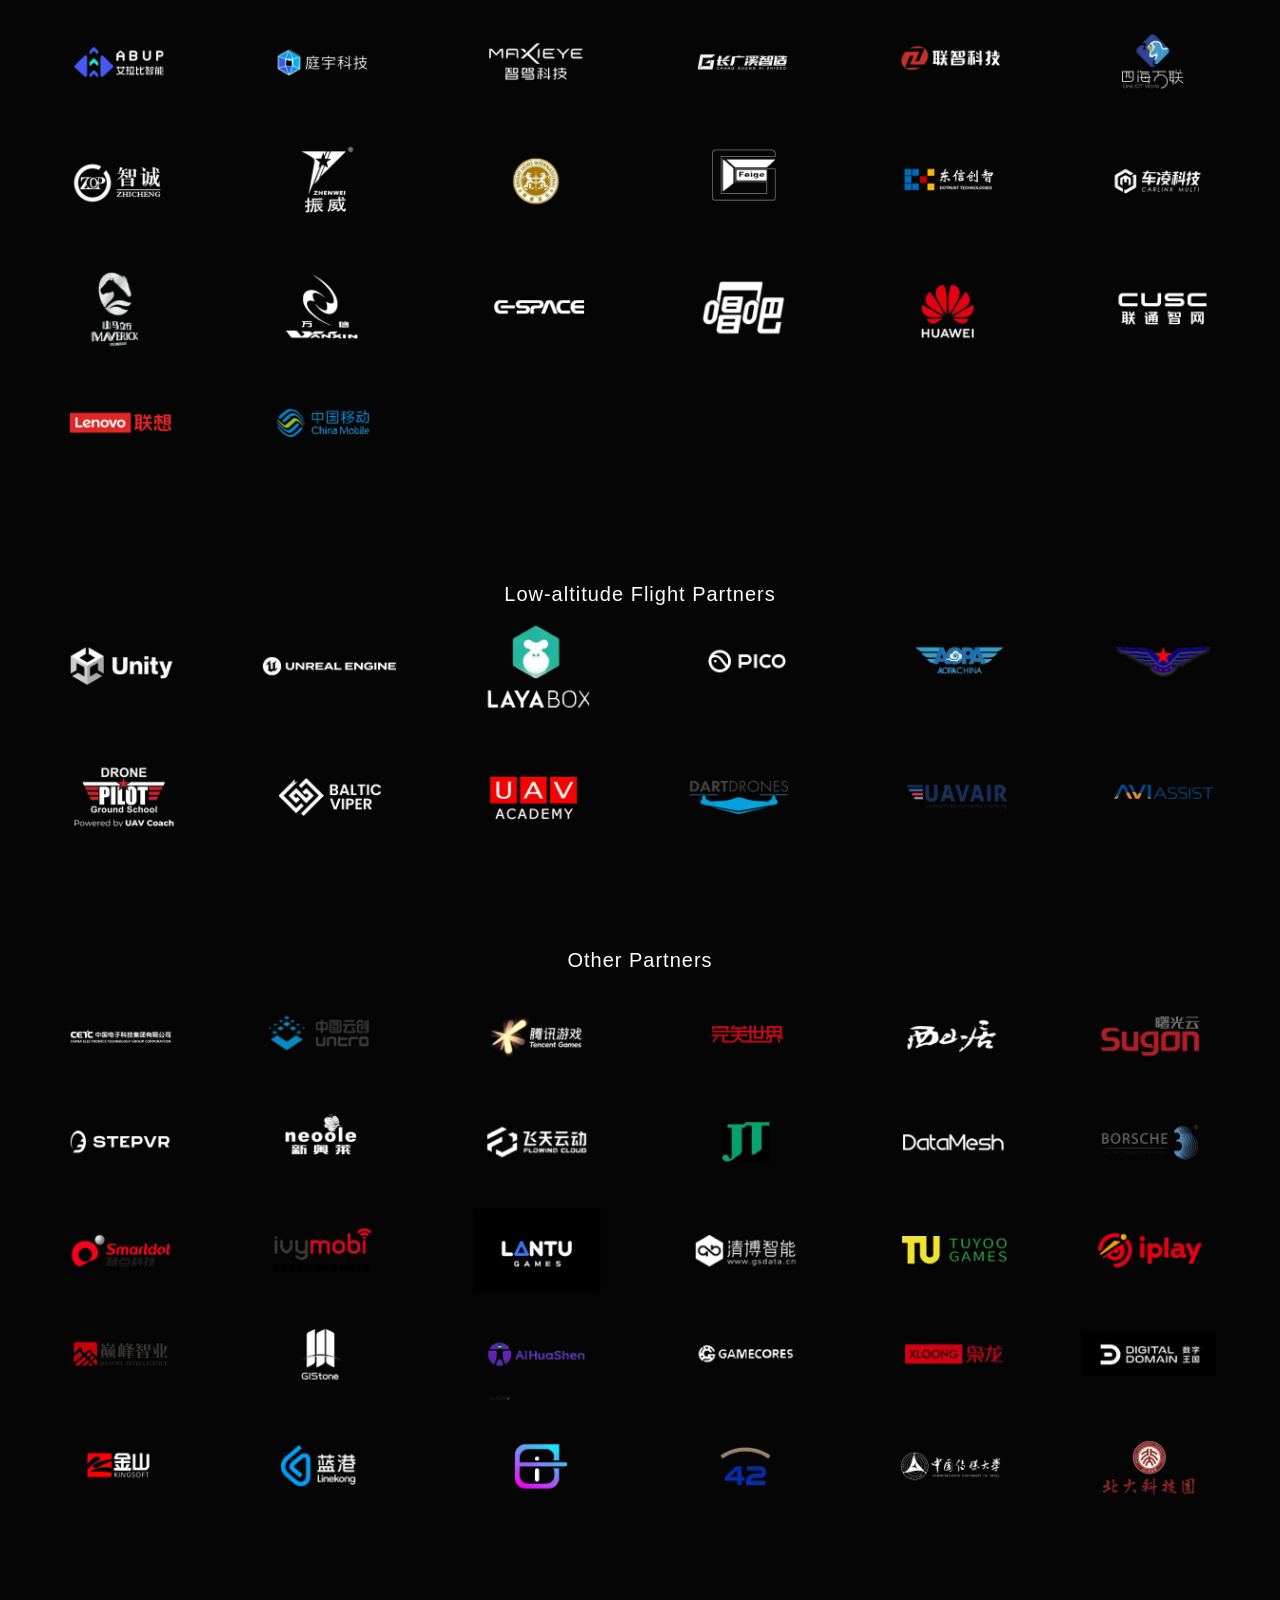
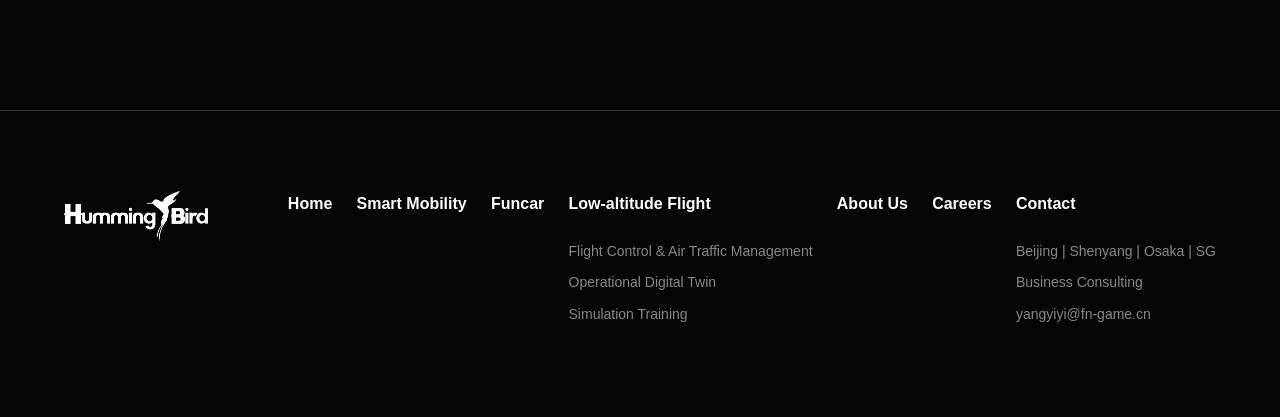
==== commit ce1b1d82: "更新" ====
--- a/index.html
+++ b/index.html
@@ -144,11 +144,11 @@
     <section class="auto-slider section-padding" style="padding-top: 0;">
         <div class="slider-container">
             <div class="slider-wrapper" id="auto-slider-wrapper">
-                <img src="./images/index1-1.webp" alt="轮播图1" class="slide-img">
-                <img src="./images/index1-2.webp" alt="轮播图2" class="slide-img">
-                <img src="./images/index1-3.webp" alt="轮播图3" class="slide-img">
-                <img src="./images/index1-4.webp" alt="轮播图4" class="slide-img">
-                <img src="./images/index1-5.webp" alt="轮播图4" class="slide-img">
+                <img src="./images/cases6-4.webp" alt="轮播图1" class="slide-img">
+                <img src="./images/cases1-6.webp" alt="轮播图2" class="slide-img">
+                <img src="./images/cases4-4.webp" alt="轮播图3" class="slide-img">
+                <img src="./images/cases4-9.webp" alt="轮播图4" class="slide-img">
+                <img src="./images/cases1-4.webp" alt="轮播图4" class="slide-img">
             </div>
         </div>
     </section>
--- a/style.css
+++ b/style.css
@@ -1573,98 +1573,185 @@
 
 
 /* ========================================= */
-/* 10. 飞控空管平台专属 (flight-atc.html)    */
-/* ========================================= */
-.bg-darker { background-color: #000; }
-
-/* 01. Hero */
-.atc-hero-bg { width: 100%; margin-top: 0px; background-color: #000; }
-.atc-hero { height: 100vh; position: relative; }
-.atc-hero-img { opacity: 0.6; } /* 分离的内联透明度 */
-.atc-hero-content { max-width: 1200px; margin: 0 auto; text-align: center; }
-.atc-hero-content h1 { font-size: 56px; font-weight: 700; color: #fff; margin-bottom: 20px; letter-spacing: 2px; }
-.atc-hero-content p { font-size: 18px; color: #ccc; line-height: 1.8; margin-bottom: 40px; }
-.atc-hero-btns { display: flex; gap: 20px; justify-content: center; }
-
-/* 02. Overview 架构图 */
+/* 10. 飞控空管平台专属 (浅色企业级 SaaS 风格) */
+/* ========================================= */
+
+/* 01. Hero 首屏 (保留暗黑视觉冲击) */
+/* ========================================= */
+/* 低空飞行 3大页面 独立专属 Hero 首屏样式     */
+/* ========================================= */
+
+.flight-hero-wrapper {
+    width: 100%;
+    margin-top: 0;
+    background-color: #000;
+}
+
+.flight-hero {
+    position: relative;
+    z-index: 1;
+    width: 100%;
+    height: 100vh; /* 撑满屏幕高度 */
+    display: flex;
+    flex-direction: column;
+    justify-content: center; /* 垂直居中 */
+    overflow: hidden;
+}
+
+
+
+/* 底层背景图定位 */
+.flight-hero-img {
+    position: absolute !important;
+    top: 0;
+    left: 0;
+    width: 100% !important;
+    height: 100% !important;
+    object-fit: cover !important;
+    
+}
+
+/* 内容区：左对齐、限宽 1400px */
+.flight-hero-content {
+    position: relative;
+    z-index: 2;
+    max-width: 1400px;
+    width: 100%;
+    margin-top: 80px;
+    padding: 0 5%;
+    text-align: left; /* 强制左对齐 */
+}
+
+/* 主标题完全还原智能出行大小 */
+.flight-hero-content h1 {
+    font-size: 42px;
+    font-weight: 700;
+    line-height: 1.4;
+    margin-bottom: 30px;
+    letter-spacing: 2px;
+    color: #2979ff; 
+}
+
+/* 副标题还原智能出行的舒适行高 */
+.flight-hero-content p {
+    font-size: 15px;
+    line-height: 1.8;
+    color: #666666;
+    max-width: 500px; /* 防止文字太长跑到右边去 */
+    margin-bottom: 40px;
+}
+
+
+
+/* 手机端完美适配 */
+@media (max-width: 768px) {
+    .flight-hero-content { margin-top: 60px; } /* 防止贴着导航栏 */
+    .flight-hero-content h1 { font-size: 32px !important; margin-bottom: 20px; }
+    .flight-hero-content p { font-size: 14px !important; }
+    .flight-hero-btns { flex-direction: column; width: 100%; }
+    
+    /* 手机端变窄了，遮罩改为从上往下压暗，保证文字全域清晰 */
+    .flight-hero::before {
+        background: linear-gradient(to bottom, rgba(0, 0, 0, 0.4) 0%, rgba(0, 0, 0, 0.8) 100%);
+    }
+}
+
+/* ============================================== */
+/* 浅色主题全局设定 (仅在此 Wrapper 内生效)         */
+/* ============================================== */
+.atc-light-page {
+    background-color: #ffffff;  /* 基础白底 */
+    color: #333333;             /* 基础深灰字 */
+}
+
+/* 覆盖公用标题的颜色为深色 */
+.atc-light-page .section-title h2 { color: #111111; font-weight: 700; }
+.atc-light-page .section-title p { color: #666666; }
+
+/* 交替的浅灰背景区块 */
+.atc-bg-gray {
+    background-color: #f7f8fa;
+    max-width: 100% !important;
+    width: 100%;
+}
+/* 防止交替背景的内部内容乱跑 */
+.atc-bg-gray .section-title, .atc-bg-gray .atc-grid-3, .atc-bg-gray .atc-ui-container, .atc-bg-gray .atc-benefit-list {
+    max-width: 1400px;
+    margin-left: auto;
+    margin-right: auto;
+}
+
+/* 02. Overview 架构图 (高级浅色版) */
 .atc-overview-container { display: flex; align-items: center; justify-content: space-between; gap: 60px; max-width: 1400px; margin: 0 auto; }
 .atc-overview-text { flex: 1; }
-.atc-overview-text h2 { font-size: 36px; line-height: 1.4; margin-bottom: 30px; color: #fff; }
-.atc-overview-text p { font-size: 16px; color: #aaa; line-height: 1.8; margin-bottom: 20px; }
+.atc-overview-text h2 { font-size: 36px; line-height: 1.4; margin-bottom: 30px; color: #111; font-weight: bold; }
+.atc-overview-text p { font-size: 16px; color: #555; line-height: 1.8; margin-bottom: 20px; }
 .atc-arch-diagram { flex: 1; display: flex; flex-direction: column; gap: 15px; }
-.arch-layer { background: linear-gradient(90deg, rgba(41, 121, 255, 0.1) 0%, rgba(17, 17, 17, 0.8) 100%); border-left: 4px solid var(--accent-color); border-radius: 8px; padding: 25px; transition: transform 0.3s ease, box-shadow 0.3s ease; }
-.arch-layer:hover { transform: translateX(10px); box-shadow: 0 10px 30px rgba(41, 121, 255, 0.15); }
-.layer-title { font-size: 14px; font-family: 'ConthraxSb', sans-serif; color: var(--accent-color); margin-bottom: 15px; letter-spacing: 1px; }
+.arch-layer { background: linear-gradient(90deg, #f0f5ff 0%, #ffffff 100%); border: 1px solid #e2e8f0; border-left: 4px solid var(--accent-color); border-radius: 8px; padding: 25px; transition: transform 0.3s ease, box-shadow 0.3s ease; }
+.arch-layer:hover { transform: translateX(10px); box-shadow: 0 10px 30px rgba(41, 121, 255, 0.08); }
+.layer-title { font-size: 14px; font-family: 'ConthraxSb', sans-serif; color: var(--accent-color); margin-bottom: 15px; letter-spacing: 1px; font-weight: bold; }
 .layer-items { display: flex; flex-wrap: wrap; gap: 10px; }
-.layer-items span { background-color: #222; color: #e0e0e0; font-size: 13px; padding: 6px 15px; border-radius: 4px; border: 1px solid #333; }
+.layer-items span { background-color: #f8fafc; color: #333; font-size: 13px; padding: 6px 15px; border-radius: 4px; border: 1px solid #e2e8f0; }
 
 /* 通用网格系统 */
 .atc-grid-3 { display: grid; grid-template-columns: repeat(3, 1fr); gap: 30px; max-width: 1400px; margin: 0 auto; }
 .atc-grid-4 { display: grid; grid-template-columns: repeat(4, 1fr); gap: 20px; max-width: 1400px; margin: 0 auto; }
 
-/* 03. 核心能力 */
-.atc-card { background-color: #111; padding: 40px; border-radius: 12px; border: 1px solid #1a1a1a; transition: 0.3s ease; }
-.atc-card:hover { transform: translateY(-5px); border-color: #333; box-shadow: 0 15px 30px rgba(0,0,0,0.5); }
-.atc-card-num { font-size: 40px; font-family: 'ConthraxSb', sans-serif; color: rgba(255,255,255,0.05); margin-bottom: -20px; }
-.atc-card h3 { font-size: 22px; color: #fff; margin-bottom: 20px; border-bottom: 1px solid #222; padding-bottom: 15px; }
-.atc-card ul li { position: relative; padding-left: 15px; margin-bottom: 12px; color: #aaa; font-size: 15px; }
+/* 03. 核心能力 卡片 (白底轻投影) */
+.atc-card { background-color: #fff; padding: 40px; border-radius: 12px; border: 1px solid #eaeaea; box-shadow: 0 5px 20px rgba(0,0,0,0.02); transition: 0.3s ease; }
+.atc-card:hover { transform: translateY(-5px); border-color: #dcdcdc; box-shadow: 0 15px 40px rgba(0,0,0,0.06); }
+.atc-card-num { font-size: 40px; font-family: 'ConthraxSb', sans-serif; color: rgba(0,0,0,0.04); margin-bottom: -20px; }
+.atc-card h3 { font-size: 22px; color: #111; margin-bottom: 20px; border-bottom: 1px solid #f0f0f0; padding-bottom: 15px; font-weight: bold; }
+.atc-card ul li { position: relative; padding-left: 15px; margin-bottom: 12px; color: #555; font-size: 15px; }
 .atc-card ul li::before { content: ''; position: absolute; left: 0; top: 8px; width: 6px; height: 6px; background-color: var(--accent-color); border-radius: 50%; }
 
-/* 04. 场景解决方案图文卡片 */
-.atc-img-card { position: relative; height: 300px; border-radius: 12px; overflow: hidden; background-color: #111; }
-.atc-img-card img { width: 100%; height: 100%; object-fit: cover; transition: transform 0.5s ease; opacity: 0.7; }
-.atc-img-card:hover img { transform: scale(1.05); opacity: 0.4; }
-.atc-img-overlay { position: absolute; bottom: 0; left: 0; width: 100%; padding: 30px; background: linear-gradient(to top, rgba(0,0,0,0.9) 0%, rgba(0,0,0,0) 100%); }
-.atc-img-overlay h3 { color: #fff; font-size: 22px; margin-bottom: 10px; }
-.atc-img-overlay p { color: var(--accent-color); font-size: 13px; }
-
-/* 05. 大屏可视化 Showcase (单行小字 + 纯图) */
-.atc-ui-container { display: block; } /* 确保脱离原始 flex 限制 */
-.atc-ui-subtitle { font-size: 16px; color: #888; margin-top: 15px; letter-spacing: 2px; }
-.atc-ui-img-wrapper { max-width: 1200px; margin: 0 auto; border-radius: 16px; overflow: hidden; box-shadow: 0 0 80px rgba(41, 121, 255, 0.15); border: 1px solid #222; padding: 10px; background-color: #111; }
+/* 04. 场景解决方案图文卡片 (图上压暗，字依然白) */
+.atc-img-card { position: relative; height: 300px; border-radius: 12px; overflow: hidden; background-color: #fff; box-shadow: 0 5px 20px rgba(0,0,0,0.05); }
+.atc-img-card img { width: 100%; height: 100%; object-fit: cover; transition: transform 0.5s ease; }
+.atc-img-card:hover img { transform: scale(1.05); }
+.atc-img-overlay { position: absolute; bottom: 0; left: 0; width: 100%; padding: 30px; background: linear-gradient(to top, rgba(0,0,0,0.85) 0%, rgba(0,0,0,0) 100%); }
+.atc-img-overlay h3 { color: #fff; font-size: 22px; margin-bottom: 10px; font-weight: bold; }
+.atc-img-overlay p { color: #82b1ff; font-size: 13px; }
+
+/* 05. 大屏可视化 Showcase (白底阴影) */
+.atc-ui-container { 
+    display: flex; 
+    flex-direction: column; 
+    gap: 40px; /* 两张大图之间的呼吸间距 */
+    align-items: center;
+}
+.atc-ui-subtitle { font-size: 16px; color: #666 !important; margin-top: 15px; letter-spacing: 2px; }
+.atc-ui-img-wrapper { max-width: 1200px; margin: 0 auto; border-radius: 16px; overflow: hidden; box-shadow: 0 15px 50px rgba(0, 0, 0, 0.08); border: 1px solid #eaeaea; padding: 10px; background-color: #fff; }
 .atc-ui-img-wrapper img { width: 100%; height: auto; border-radius: 8px; display: block; }
 
 /* 06. 技术优势 */
-.atc-tech-section { padding-bottom: 200px;padding-top: 100px; } /* 【新增】增加核心技术能力下方的空间 */
-.atc-tech-card { padding: 30px 0; border-top: 2px solid #222; }
+.atc-tech-section { padding-bottom: 120px; }
+.atc-tech-card { padding: 30px 0; border-top: 2px solid #eaeaea; transition: 0.3s; }
 .atc-tech-card:hover { border-color: var(--accent-color); }
-.atc-tech-card h4 { font-size: 18px; color: #fff; margin-bottom: 15px; }
-.atc-tech-card p { font-size: 14px; color: #888; line-height: 1.8; }
-
-
-/* 07. 平台价值 Benefits (背景图铺满屏幕去黑边) */
-.atc-benefit-bg { 
-    background-size: cover; 
-    background-position: center; 
-    background-repeat: no-repeat; 
-    text-align: center; 
-    border-top: 1px solid #222; 
-    border-bottom: 1px solid #222; 
-    
-    /* 【核心修改】强制宽度 100% 突破 1400px 限制，消除左右黑边 */
-    max-width: 100% !important;
-    width: 100%;
-}
+.atc-tech-card h4 { font-size: 18px; color: #111; margin-bottom: 15px; font-weight: bold; }
+.atc-tech-card p { font-size: 14px; color: #666; line-height: 1.8; }
+
+/* 07. 平台价值 Benefits (纵向居中排版) */
 .atc-benefit-list { display: flex; flex-direction: column; gap: 50px; align-items: center; max-width: 800px; margin: 0 auto; }
 .atc-benefit-text { text-align: center; }
 .atc-benefit-text h4 { font-size: 24px; color: var(--accent-color); margin-bottom: 15px; font-weight: 600; letter-spacing: 2px; }
-.atc-benefit-text p { font-size: 16px; color: #ccc; line-height: 1.6; }
-
-/* 08. 部署方式 */
-.atc-deploy-section { padding-top: 100px; } /* 【新增】增加灵活部署上方的空间 */
+.atc-benefit-text p { font-size: 16px; color: #555; line-height: 1.6; }
+
+/* 08. 部署方式 (白卡片，亮色阴影) */
+.atc-deploy-section { padding-top: 100px; }
 .atc-deployment { text-align: center; margin-top: 0; }
-.atc-deployment h3 { font-size: 24px; color: #fff; margin-bottom: 40px; }
+.atc-deployment h3 { font-size: 24px; color: #111; margin-bottom: 40px; font-weight: bold; }
 .atc-deploy-grid { display: grid; grid-template-columns: repeat(3, 1fr); gap: 30px; max-width: 1400px; margin: 0 auto; }
-.deploy-card { background: #111; border-top: 3px solid var(--accent-color); padding: 40px; border-radius: 0 0 12px 12px; text-align: left; }
-.deploy-card h4 { font-size: 20px; color: #fff; margin-bottom: 20px; font-weight: bold; }
-.deploy-card ul li { position: relative; padding-left: 15px; margin-bottom: 12px; color: #aaa; font-size: 14px; }
+.deploy-card { background: #fff; border-top: 3px solid var(--accent-color); border-bottom: 1px solid #eee; border-left: 1px solid #eee; border-right: 1px solid #eee; padding: 40px; border-radius: 0 0 12px 12px; text-align: left; box-shadow: 0 10px 30px rgba(0,0,0,0.04); }
+.deploy-card h4 { font-size: 20px; color: #111; margin-bottom: 20px; font-weight: bold; }
+.deploy-card ul li { position: relative; padding-left: 15px; margin-bottom: 12px; color: #555; font-size: 14px; }
 .deploy-card ul li::before { content: ''; position: absolute; left: 0; top: 8px; width: 5px; height: 5px; background-color: var(--accent-color); border-radius: 50%; }
 
 /* 09. CTA */
 .atc-cta { text-align: center; padding-bottom: 120px; }
-.atc-cta h2 { font-size: 36px; margin-bottom: 20px; color: #fff; }
-.atc-cta p { font-size: 16px; color: #888; }
-.atc-cta-btns { justify-content: center; margin-top: 40px; } /* CTA按钮的独占间距 */
+.atc-cta h2 { font-size: 36px; margin-bottom: 20px; color: #111; font-weight: bold; }
+.atc-cta p { font-size: 16px; color: #666; }
+.atc-cta-btns { justify-content: center; margin-top: 40px; }
 
 /* ========================================= */
 /* 飞控空管平台 手机端适配                      */
@@ -1696,209 +1783,106 @@
 
 .twin-hero-content h1 { font-size: 50px; } /* 微调主标题大小防止过长 */
 
-/* 02. Overview 标签与流程图 */
+/* 02. Overview 标签与流程图 (浅色风格) */
 .twin-overview-wrapper { text-align: center; max-width: 1200px; margin: 0 auto; }
-.twin-overview-desc p { font-size: 16px; color: #aaa; margin-bottom: 15px; }
+.twin-overview-desc p { font-size: 16px; color: #666; margin-bottom: 15px; }
 .twin-tags-row { display: flex; justify-content: center; flex-wrap: wrap; gap: 15px; margin-bottom: 40px; }
-.twin-tags-row span { background: #111; color: var(--accent-color); padding: 8px 25px; border-radius: 30px; font-size: 15px; border: 1px solid #222; }
+.twin-tags-row span { background: #fff; color: var(--accent-color); padding: 8px 25px; border-radius: 30px; font-size: 15px; border: 1px solid #eaeaea; box-shadow: 0 4px 10px rgba(0,0,0,0.03); }
 .twin-flowchart { display: flex; align-items: center; justify-content: center; gap: 15px; margin-top: 40px; flex-wrap: wrap; }
-.flow-item { background: linear-gradient(135deg, #111 0%, #1a1a1a 100%); color: #fff; padding: 15px 25px; border-radius: 8px; font-size: 15px; border: 1px solid #333; font-weight: bold; }
+.flow-item { background: #fff; color: #111; padding: 15px 25px; border-radius: 8px; font-size: 15px; border: 1px solid #eaeaea; font-weight: bold; box-shadow: 0 5px 15px rgba(0,0,0,0.03); }
 .flow-arrow { width: 24px; height: 24px; background: url('data:image/svg+xml;utf8,<svg viewBox="0 0 24 24" fill="none" stroke="%23888" stroke-width="2" xmlns="http://www.w3.org/2000/svg"><polyline points="9 18 15 12 9 6"></polyline></svg>') no-repeat center; }
 
-/* 左文右图通用结构 (GIS & 指挥协同) */
+/* 左文右图通用结构 (GIS & 指挥协同 - 浅色风格) */
 .twin-split-section { display: flex; gap: 60px; max-width: 1400px; margin: 0 auto; align-items: stretch; }
 .twin-split-text { flex: 1; display: flex; flex-direction: column; gap: 30px; }
-.twin-feature-group { background: #111; padding: 30px; border-radius: 12px; border-left: 4px solid var(--accent-color); }
-.twin-feature-group h3 { font-size: 20px; color: #fff; margin-bottom: 12px; }
-.twin-feature-group p { font-size: 14px; color: #888; line-height: 1.6; }
-.twin-split-img { flex: 1.2; position: relative; border-radius: 16px; overflow: hidden; background: #000; border: 1px solid #222; display: flex; flex-direction: column; }
+.twin-feature-group { background: #fff; padding: 30px; border-radius: 12px; border: 1px solid #eaeaea; border-left: 4px solid var(--accent-color); box-shadow: 0 5px 15px rgba(0,0,0,0.02); }
+.twin-feature-group h3 { font-size: 20px; color: #111; margin-bottom: 12px; font-weight: bold; }
+.twin-feature-group p { font-size: 14px; color: #666; line-height: 1.6; }
+.twin-split-img { flex: 1.2; position: relative; border-radius: 16px; overflow: hidden; background: #fff; border: 1px solid #eaeaea; box-shadow: 0 10px 40px rgba(0,0,0,0.05); display: flex; flex-direction: column; }
 .twin-split-img img { width: 100%; height: 100%; object-fit: cover; }
-.twin-img-caption { background: rgba(17, 17, 17, 0.9); padding: 15px; text-align: center; color: var(--accent-color); font-size: 13px; letter-spacing: 1px; }
+.twin-img-caption { background: #f8fafc; padding: 15px; text-align: center; color: #555; font-size: 13px; letter-spacing: 1px; border-top: 1px solid #eaeaea; }
 
 /* 视频墙大图 */
 .twin-video-grid { margin-bottom: 60px; }
-.twin-showcase-img { max-width: 1400px; margin: 0 auto; border-radius: 16px; overflow: hidden; border: 1px solid #222; position: relative; }
+.twin-showcase-img { max-width: 1400px; margin: 0 auto; border-radius: 16px; overflow: hidden; border: 1px solid #eaeaea; box-shadow: 0 15px 50px rgba(0,0,0,0.08); position: relative; }
 .twin-showcase-img img { width: 100%; height: auto; display: block; }
 
-/* 优化作业孪生-行业场景卡片的文字排版 */
-.twin-ind-overlay { background: linear-gradient(to top, rgba(0,0,0,0.95) 0%, rgba(0,0,0,0.7) 60%, rgba(0,0,0,0) 100%) !important; padding-top: 60px !important; }
-.twin-ind-overlay p { line-height: 1.6 !important; color: #ccc !important; }
-
-/* ========================================= */
-/* 作业孪生 手机端适配                      */
+/* 场景下的透明标签调整 (浅色) */
+.ui-tags { display: flex; justify-content: center; flex-wrap: wrap; gap: 15px; margin-top: 30px; margin-bottom: 20px; }
+.ui-tags span { background-color: #fff; color: #555; padding: 8px 20px; border-radius: 30px; font-size: 14px; border: 1px solid #eaeaea; box-shadow: 0 4px 10px rgba(0,0,0,0.02); }
+
+
+
+
+/* ========================================= */
+/* 12. 模拟演练教学专属 (flight-drill.html)  */
+/* ========================================= */
+
+/* 02. 系统概述流程图间距微调 */
+.drill-flowchart { margin-top: 60px; margin-bottom: 20px; }
+
+/* 04. 专项行业演练 (纯白背景 + 无框细线分隔，铺满屏幕防黑边) */
+.drill-light-bg {
+    background-color: #ffffff;
+    color: #111111;
+    max-width: 100% !important; 
+    width: 100%;
+}
+.drill-light-bg .section-title,
+.drill-light-bg .special-project-list {
+    max-width: 1400px;
+    margin-left: auto;
+    margin-right: auto;
+}
+.special-project-list { display: flex; flex-direction: column; gap: 0; }
+.special-card { background-color: transparent !important; border: none !important; border-radius: 0 !important; padding: 80px 0; text-align: center; border-bottom: 1px solid #eeeeee !important; }
+.special-card:first-child { padding-top: 40px; }
+.special-card:last-child { border-bottom: none !important; padding-bottom: 20px; }
+.special-card h3 { font-size: 32px; color: #111 !important; margin-bottom: 20px; font-weight: bold; }
+.special-card p { font-size: 15px; color: #666 !important; max-width: 900px; margin: 0 auto 30px; line-height: 1.8; }
+
+.special-tags-line { display: flex; justify-content: center; flex-wrap: wrap; gap: 10px; margin-bottom: 40px; }
+.sp-tag { font-size: 13px; padding: 8px 24px; border-radius: 30px; background-color: #f5f5f5 !important; color: #555 !important; border: none !important; transition: all 0.3s ease; }
+.sp-tag:hover { background-color: #e5e5e5 !important; }
+
+/* 3图并排保持圆角和缩放效果 */
+.sp-images-3 { display: grid; grid-template-columns: repeat(3, 1fr); gap: 20px; }
+.sp-img-box { height: 350px; background-color: #f5f5f5; border-radius: 12px; overflow: hidden; position: relative; }
+.sp-img-box img { width: 100%; height: 100%; object-fit: cover; transition: transform 0.4s ease; }
+.sp-img-box:hover img { transform: scale(1.05); }
+
+/* 06. 训练模式 Mode 六宫格 (白底卡片) */
+.drill-mode-section { padding-bottom: 120px !important; }
+.drill-modes-grid { display: grid; grid-template-columns: repeat(6, 1fr); gap: 20px; max-width: 1400px; margin: 0 auto; }
+.drill-mode-box { background: #fff; border: 1px solid #eaeaea; box-shadow: 0 5px 15px rgba(0,0,0,0.03); border-radius: 12px; padding: 40px 20px; text-align: center; transition: 0.3s; }
+.drill-mode-box:hover { transform: translateY(-5px); border-color: var(--accent-color); box-shadow: 0 10px 25px rgba(41, 121, 255, 0.15); }
+.drill-mode-box h4 { color: #111; font-size: 18px; font-weight: bold; }
+
+
+
+
+/* ========================================= */
+/* 飞控相关 3 个页面通用手机端适配              */
 /* ========================================= */
 @media (max-width: 768px) {
+    /* 作业孪生手机端 */
     .twin-hero-content h1 { font-size: 28px !important; }
     .twin-tags-row span { font-size: 13px; padding: 6px 15px; }
     .twin-flowchart { flex-direction: column; gap: 10px; }
     .flow-arrow { transform: rotate(90deg); }
     .twin-split-section { flex-direction: column; gap: 30px; }
-    .twin-split-img { height: 250px; } /* 防止手机端图片无限拉高 */
-}
-
-
-/* ========================================= */
-/* 12. 模拟演练教学专属 (flight-drill.html)  */
-/* ========================================= */
-
-/* 02. 系统概述流程图间距微调 */
-.drill-flowchart { margin-top: 60px; margin-bottom: 20px; }
-
-
-/* 04. 专项行业演练 (纯白背景 + 无框细线分隔)  */
-
-
-/* 【修复黑边】强制让白底突破 1400px 铺满整个屏幕宽度 */
-.drill-light-bg {
-    background-color: #ffffff;
-    color: #111111;
-    max-width: 100% !important; 
-    width: 100%;
-}
-
-/* 【修复黑边】重新把内部的标题和内容安全地限制在 1400px 并居中 */
-.drill-light-bg .section-title,
-.drill-light-bg .special-project-list {
-    max-width: 1400px;
-    margin-left: auto;
-    margin-right: auto;
-}
-
-/* 列表间距清零，靠 padding 撑开 */
-.special-project-list { 
-    display: flex; 
-    flex-direction: column; 
-    gap: 0; 
-}
-
-/* 单个场景块：去边框、加下划线、白底黑字 */
-.special-card { 
-    background-color: transparent !important; 
-    border: none !important; 
-    border-radius: 0 !important; 
-    padding: 80px 0; 
-    text-align: center; 
-    border-bottom: 1px solid #eeeeee !important; 
-    transition: none !important; 
-}
-.special-card:first-child { padding-top: 40px; }
-.special-card:last-child { border-bottom: none !important; padding-bottom: 20px; }
-
-.special-card h3 { 
-    font-size: 32px; 
-    color: #111 !important; /* 标题变黑 */
-    margin-bottom: 20px; 
-    font-weight: bold;
-}
-.special-card p { 
-    font-size: 15px; 
-    color: #666 !important; /* 描述变深灰 */
-    max-width: 900px; 
-    margin: 0 auto 30px; 
-    line-height: 1.8; 
-}
-
-/* 胶囊标签变浅灰色 */
-.special-tags-line { 
-    display: flex; 
-    justify-content: center; 
-    flex-wrap: wrap; 
-    gap: 10px; 
-    margin-bottom: 40px; 
-}
-.sp-tag { 
-    font-size: 13px; 
-    padding: 8px 24px; 
-    border-radius: 30px; 
-    background-color: #f5f5f5 !important; 
-    color: #555 !important; 
-    border: none !important; 
-    transition: all 0.3s ease; 
-}
-.sp-tag:hover { 
-    background-color: #e5e5e5 !important; 
-}
-
-/* 3图并排保持圆角和缩放效果 */
-.sp-images-3 { 
-    display: grid; 
-    grid-template-columns: repeat(3, 1fr); 
-    gap: 20px; 
-}
-.sp-img-box { 
-    height: 350px; 
-    background-color: #f5f5f5; 
-    border-radius: 12px; 
-    overflow: hidden; 
-    position: relative; 
-}
-.sp-img-box img { 
-    width: 100%; 
-    height: 100%; 
-    object-fit: cover; 
-    transition: transform 0.4s ease; 
-}
-.sp-img-box:hover img { 
-    transform: scale(1.05); 
-}
-
-/* 06. 训练模式 Mode 六宫格 */
-.drill-mode-section { padding-bottom: 200px !important; } /* 【新增】专门增加下方的留白 */
-.drill-modes-grid { display: grid; grid-template-columns: repeat(6, 1fr); gap: 20px; max-width: 1400px; margin: 0 auto; }
-.drill-mode-box { background: #111; border: 1px solid #222; border-radius: 12px; padding: 40px 20px; text-align: center; transition: 0.3s; }
-.drill-mode-box:hover { transform: translateY(-5px); border-color: var(--accent-color); }
-.drill-mode-box h4 { color: #fff; font-size: 18px; font-weight: 500; }
-
-
-/* 07. 核心优势大图背景 + 纵向居中排版 (去除玻璃卡片，改为和飞控页面一样) */
-.drill-benefit-bg {
-    /* 图像链接由 HTML 提供 */
-    background-size: cover;
-    background-position: center;
-    background-repeat: no-repeat;
-   
-    padding-top: 100px;
-    padding-bottom: 100px;
-    text-align: center;
-    
-    /* 【核心修改】强制宽度 100% 铺满屏幕，消除左右黑边 */
-    max-width: 100% !important;
-    width: 100%;
-}
-
-/* 复用飞控空管的纵向纯文字居中排版 */
-.drill-benefit-list { 
-    display: flex; 
-    flex-direction: column; 
-    gap: 50px; 
-    align-items: center; 
-    max-width: 800px; 
-    margin: 0 auto; 
-}
-.drill-benefit-text { text-align: center; }
-.drill-benefit-text h4 { font-size: 24px; color: var(--accent-color); margin-bottom: 15px; font-weight: 600; letter-spacing: 2px; }
-.drill-benefit-text p { font-size: 16px; color: #ccc; line-height: 1.6; }
-.drill-glass-card:hover {
-    background: rgba(255, 255, 255, 0.1);
-    transform: translateY(-5px);
-}
-.drill-glass-card h4 { color: #fff; font-size: 20px; margin-bottom: 15px; font-weight: bold; }
-.drill-glass-card p { color: #ddd; font-size: 14px; line-height: 1.6; }
-
-/* ========================================= */
-/* 模拟演练教学 手机端完美适配                 */
-/* ========================================= */
-@media (max-width: 768px) {
-    /* 训练模式 六宫格变 2 列 */
+    .twin-split-img { height: 250px; }
+
+    /* 模拟演练手机端：训练模式六宫格变 2 列 */
     .drill-modes-grid { grid-template-columns: repeat(2, 1fr) !important; gap: 15px; }
     .drill-mode-box { padding: 30px 10px; }
     .drill-mode-box h4 { font-size: 16px; }
     
-    /* 行业演练卡片缩小留白 */
-    .special-card { padding: 30px 15px !important; }
+    /* 专项行业演练：卡片缩小留白 */
+    .special-card { padding: 40px 15px !important; }
     .special-card h3 { font-size: 24px !important; }
     
-    /* 行业演练 3图并排防挤压核心代码 */
+    /* 3图并排防挤压核心代码 */
     .sp-images-3 { 
         grid-template-columns: repeat(3, 1fr) !important; 
         gap: 8px !important; 
@@ -1909,5 +1893,53 @@
         border-radius: 8px !important;
     }
 
-    
+    /* 大图纵向文字居中手机端适配 */
+    .drill-benefit-list { gap: 30px !important; }
+    .drill-benefit-text h4 { font-size: 20px !important; margin-bottom: 10px !important; }
+    .drill-benefit-text p { font-size: 14px !important; padding: 0 15px; }
+}
+
+
+/* ========================================= */
+/* 浅色导航栏专属适配 (用于低空飞行的三个页面)  */
+/* ========================================= */
+
+/* 1. 导航栏主背景：白底 + 磨砂玻璃特效 */
+.atc-light-header {
+    background-color: rgba(255, 255, 255, 0.9) !important;
+    border-bottom: 1px solid #eaeaea !important;
+    backdrop-filter: blur(15px);
+    -webkit-backdrop-filter: blur(15px);
+}
+
+/* 2. 导航栏文字与图标变深灰色 */
+.atc-light-header .logo { color: #111111 !important; }
+.atc-light-header .nav-link { color: #555555 !important; }
+
+/* 鼠标悬浮时变为科技蓝 */
+.atc-light-header .nav-link:hover, 
+.atc-light-header .nav-link.active { color: var(--accent-color) !important; }
+
+.atc-light-header .globe-icon { color: #555555 !important; }
+.atc-light-header .globe-icon:hover { color: var(--accent-color) !important; }
+
+/* 3. 手机端汉堡菜单的三条横线变黑 */
+.atc-light-header .menu-toggle span { background-color: #111111 !important; }
+
+/* 4. 下拉菜单也变为白底深字 */
+.atc-light-header .nav-dropdown-menu,
+.atc-light-header .lang-dropdown {
+    background-color: #ffffff !important;
+    border: 1px solid #eaeaea !important;
+    box-shadow: 0 10px 30px rgba(0,0,0,0.08) !important;
+}
+.atc-light-header .nav-dropdown-menu a,
+.atc-light-header .lang-option {
+    color: #555555 !important;
+    border-bottom: 1px solid #f5f5f5 !important;
+}
+.atc-light-header .nav-dropdown-menu a:hover,
+.atc-light-header .lang-option:hover {
+    background-color: #f9f9f9 !important;
+    color: var(--accent-color) !important;
 }
